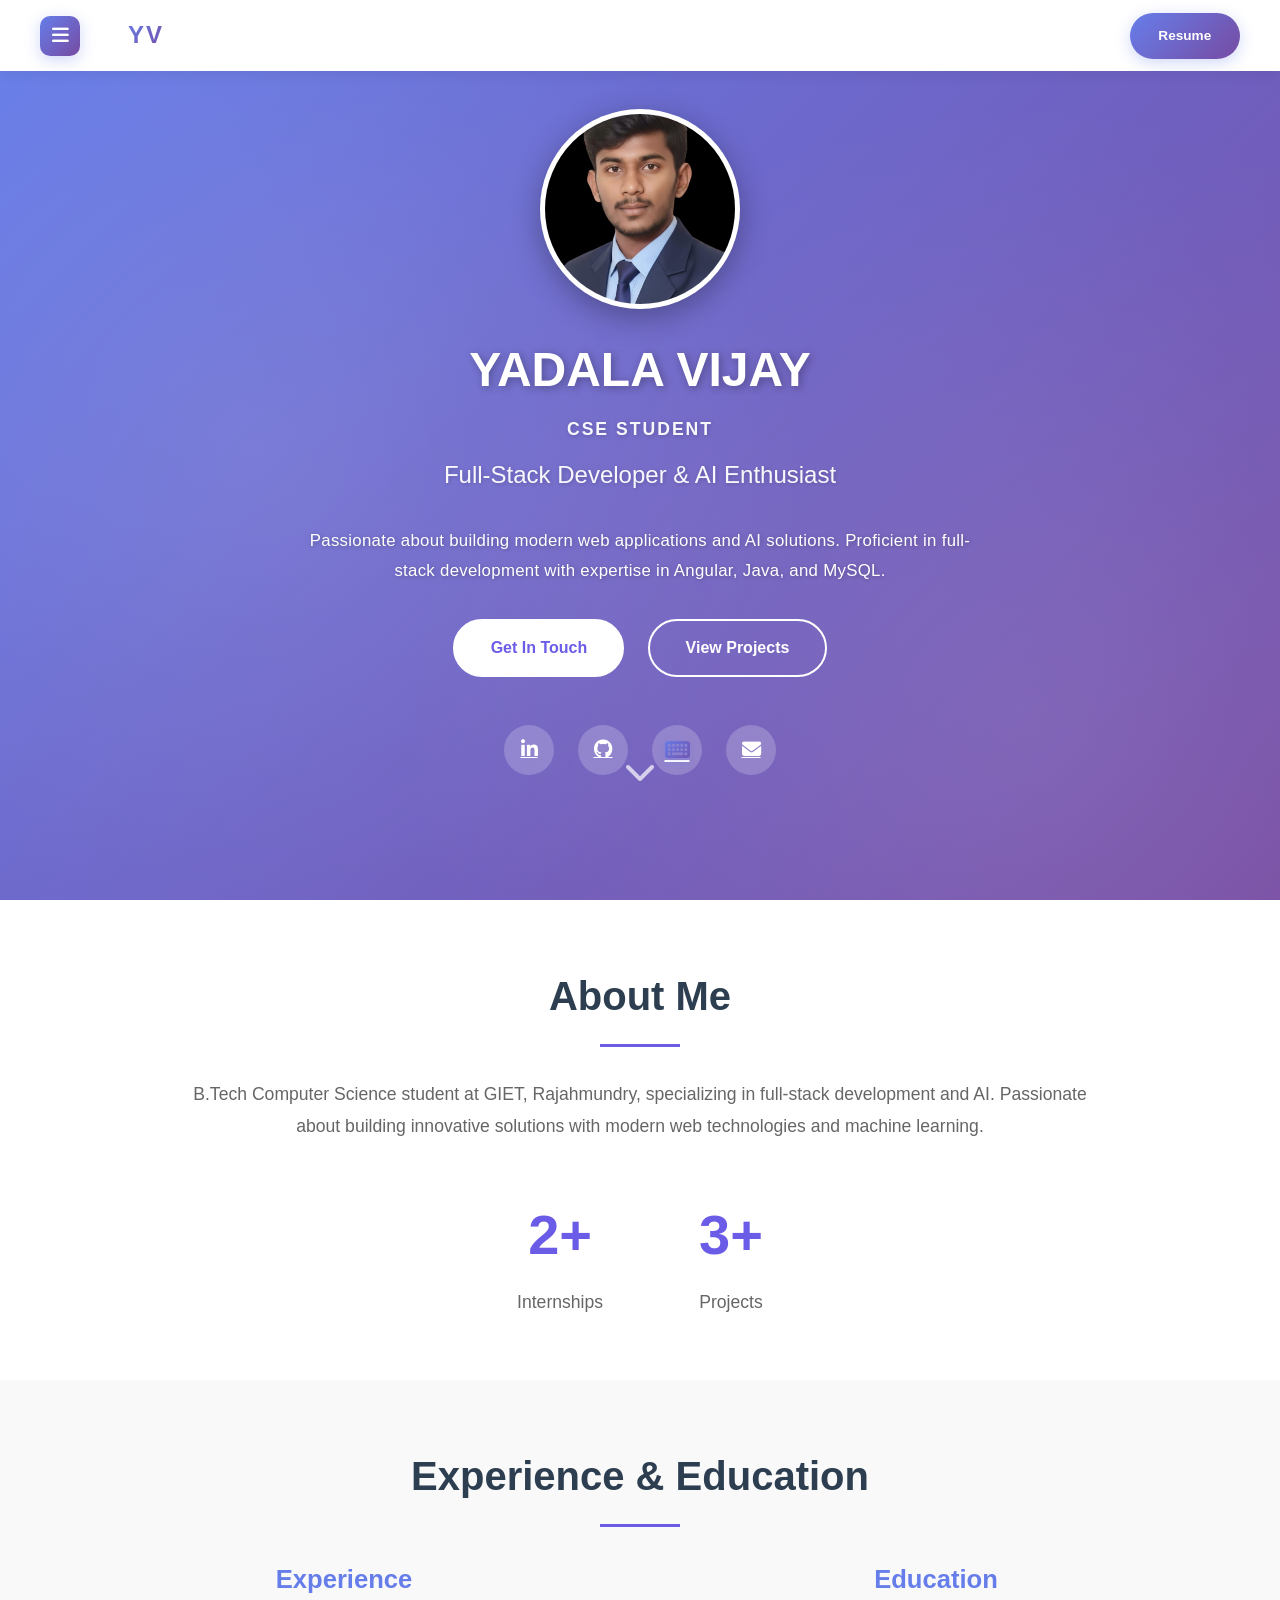
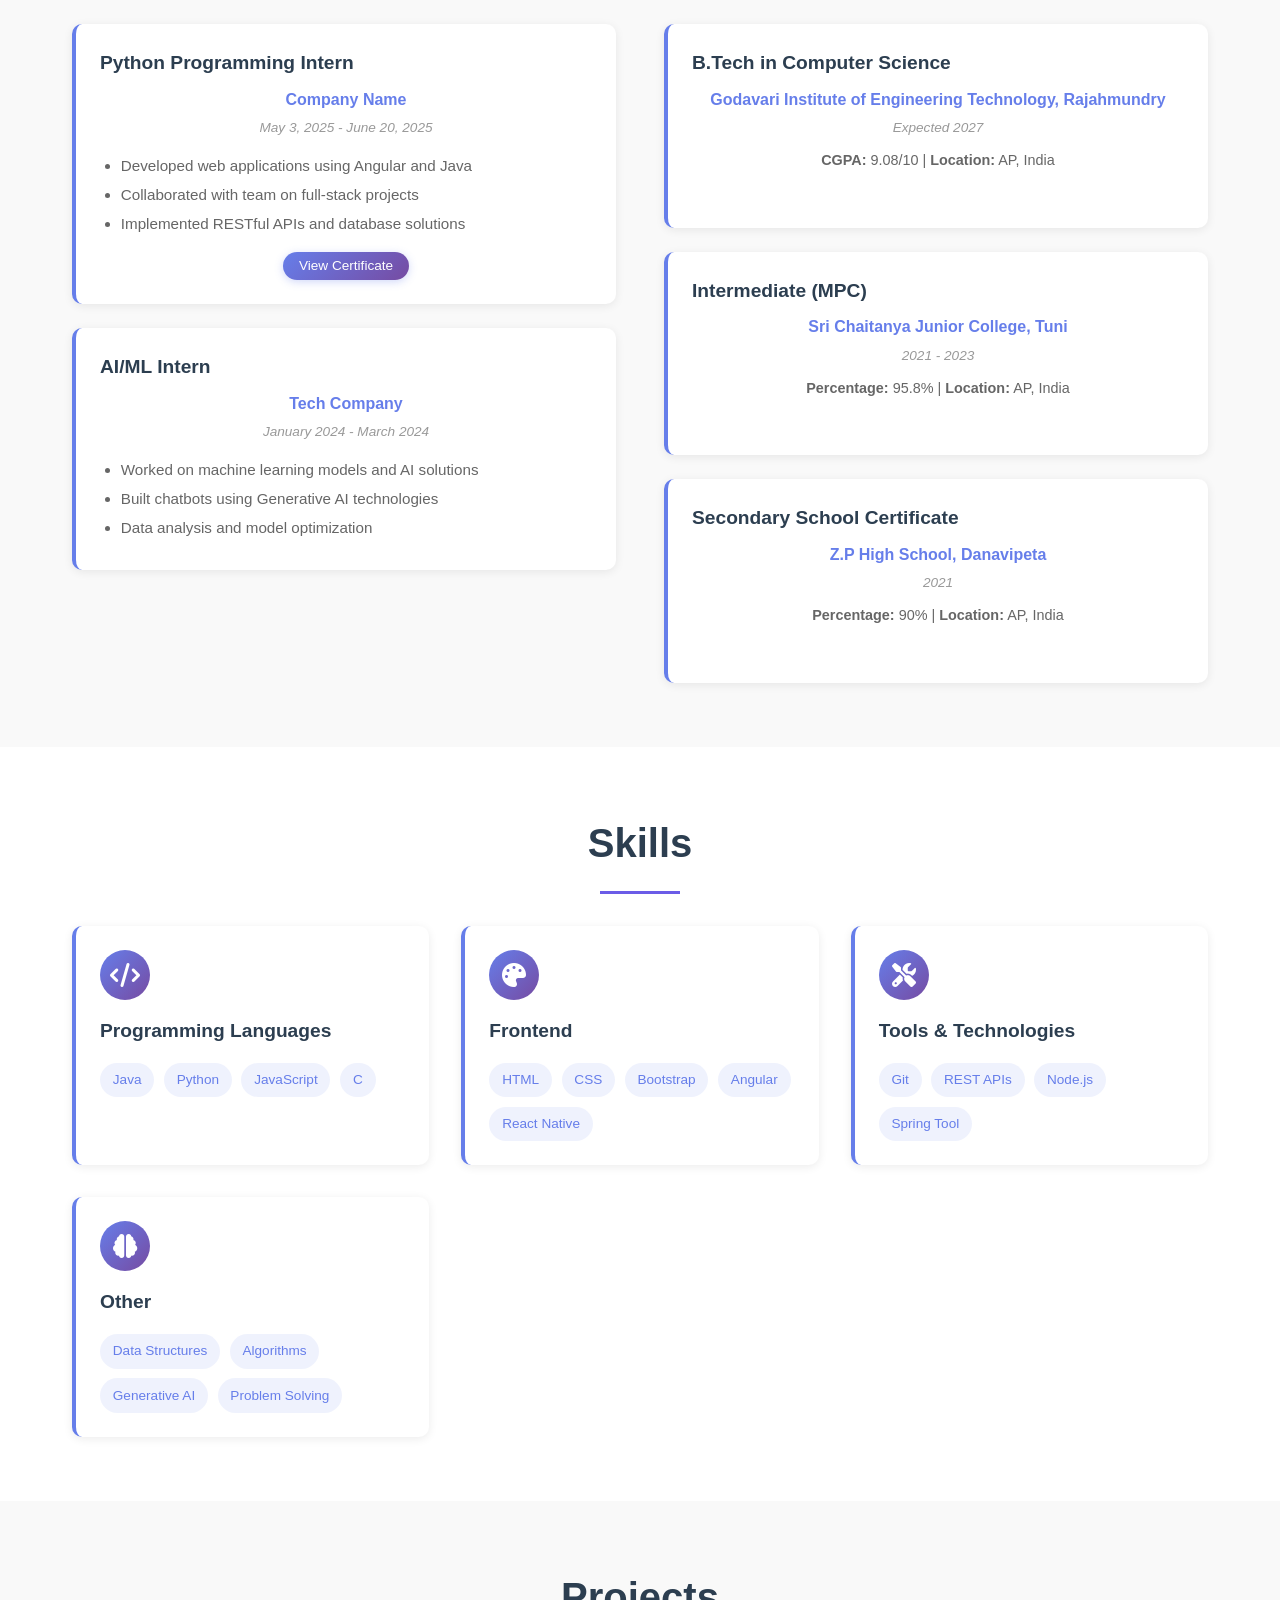
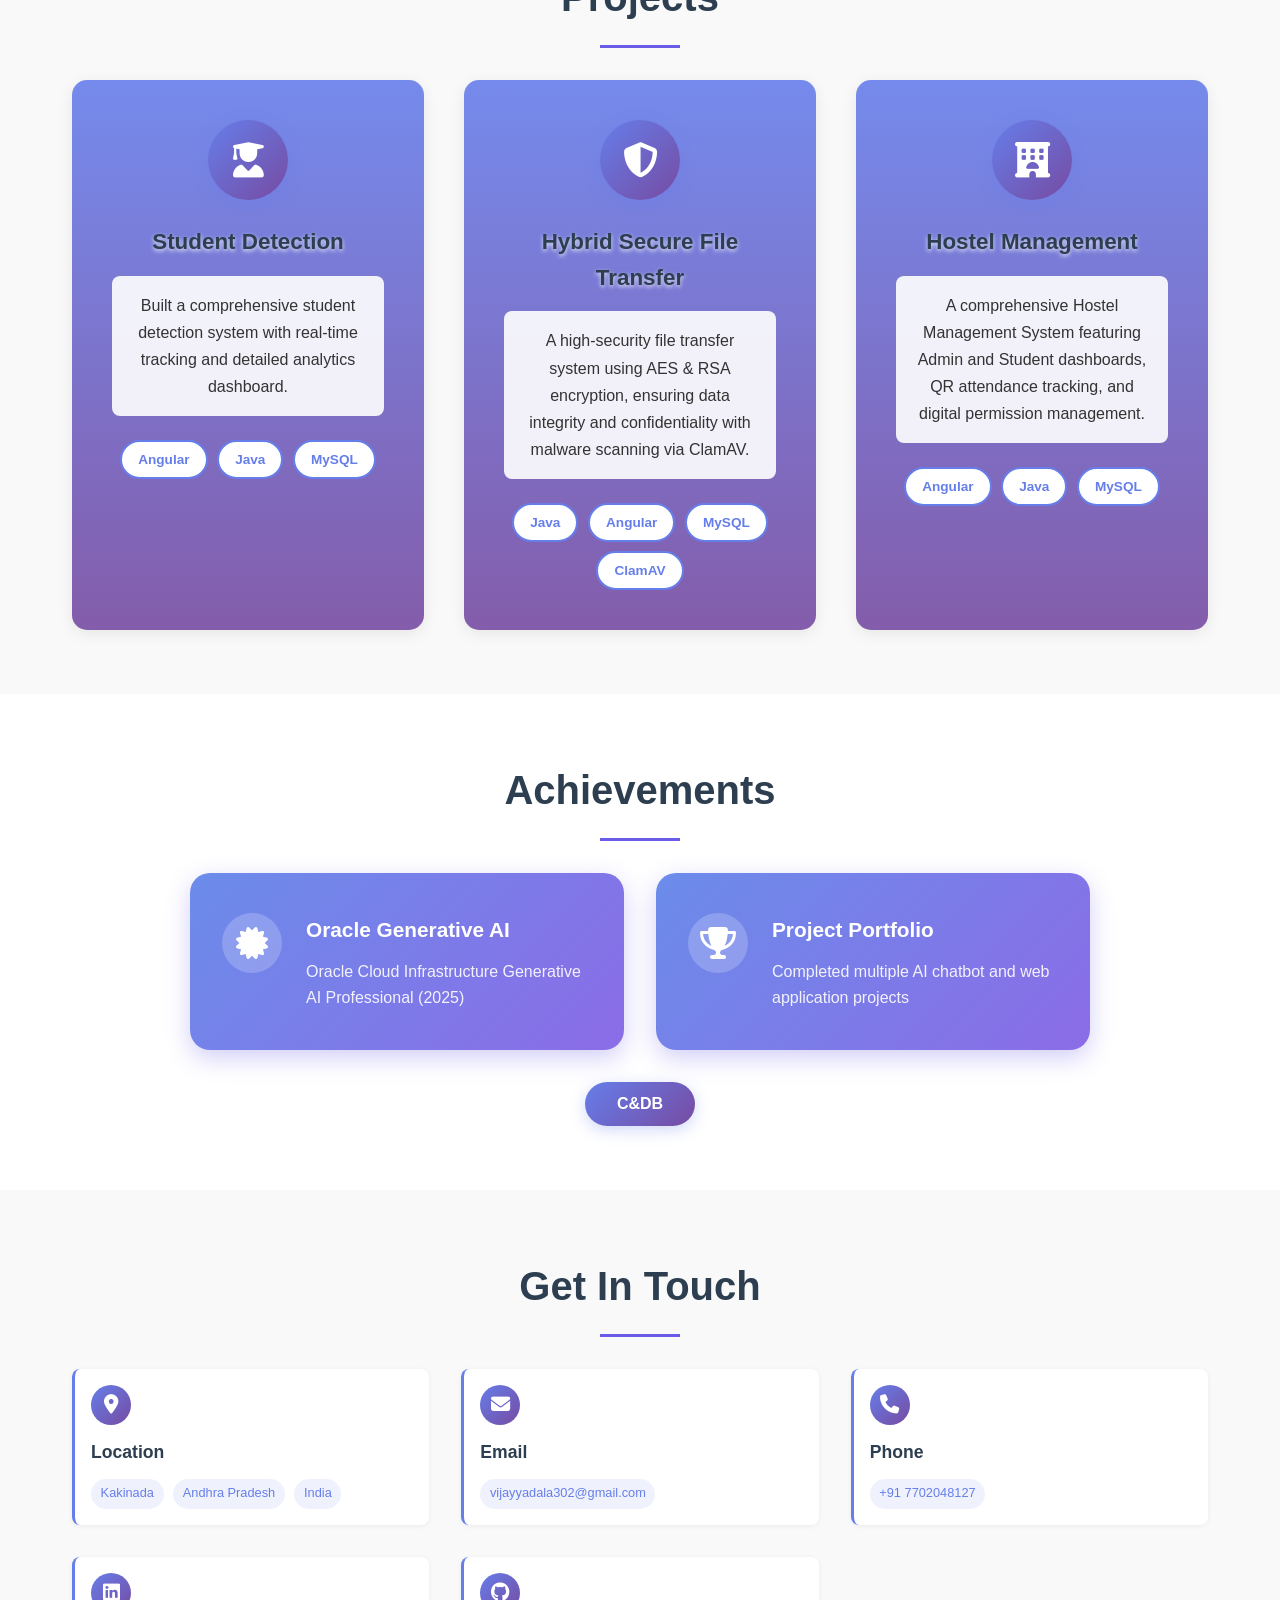
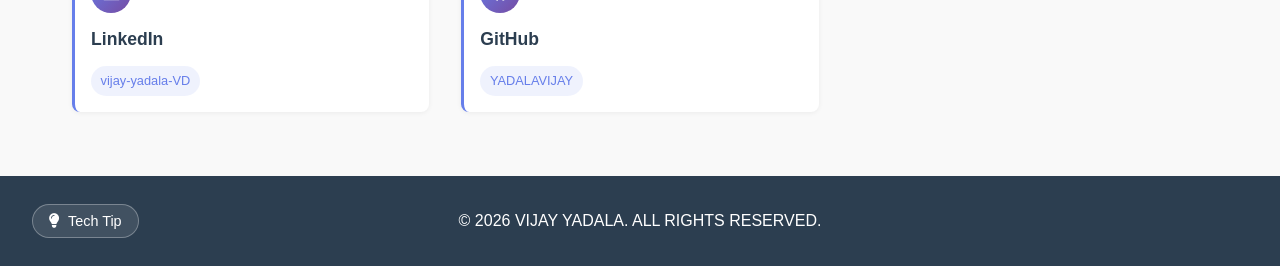
==== index.html @ 9b376f53 "first commit" ====
<!DOCTYPE html>
<html lang="en">

<head>
    <meta charset="UTF-8">
    <meta name="viewport" content="width=device-width, initial-scale=1.0">
    <title>YV Portfolio</title>
    <link rel="stylesheet" href="style.css">
    <!-- Font Awesome for icons -->
    <link rel="stylesheet" href="https://cdnjs.cloudflare.com/ajax/libs/font-awesome/6.4.0/css/all.min.css">
</head>

<body>
    <!-- Header & Navigation -->
    <header>
        <nav>
            <div class="logo">YV</div>
            <div class="hamburger" onclick="toggleMenu()">
                <div class="menu-icon">
                    <i class="fas fa-bars"></i>
                </div>
            </div>
            <ul class="nav-links" id="navMenu">
                <div class="menu-items">
                    <li><a href="#home" class="active" onclick="closeMenu()"><i
                                class="fas fa-home"></i><span>Home</span></a></li>
                    <li><a href="#about" onclick="closeMenu()"><i class="fas fa-user"></i><span>About</span></a></li>
                    <li><a href="#skills" onclick="closeMenu()"><i class="fas fa-code"></i><span>Skills</span></a></li>
                    <li><a href="#experience" onclick="closeMenu()"><i
                                class="fas fa-briefcase"></i><span>Experience</span></a></li>
                    <li><a href="#projects" onclick="closeMenu()"><i
                                class="fas fa-laptop-code"></i><span>Projects</span></a></li>
                    <li><a href="#achievements" onclick="closeMenu()"><i
                                class="fas fa-trophy"></i><span>Achievements</span></a></li>
                    <li><a href="#contact" onclick="closeMenu()"><i class="fas fa-envelope"></i><span>Contact</span></a>
                    </li>
                    <li class="mobile-resume"><a href="#" onclick="openResume(event); closeMenu();"><i
                                class="fas fa-file-download"></i><span>Resume</span></a></li>
                </div>
            </ul>
            <a href="vijay_resume.pdf" class="resume-btn" onclick="openResume(event)">Resume</a>
        </nav>
    </header>

    <!-- Hero Section -->
    <section id="home" class="hero-section">
        <div class="hero-container">
            <div class="profile-circle">
                <img src="vijay.jpg" alt="VIJAY"
                    onerror="this.style.display='none'; this.nextElementSibling.style.display='flex';">
                <div class="profile-placeholder">YV</div>
            </div>
            <h1 class="hero-title">YADALA VIJAY</h1>
            <p class="hero-role">CSE Student</p>
            <p class="hero-subtitle">Full-Stack Developer & AI Enthusiast</p>
            <p class="hero-description">
                Passionate about building modern web applications and AI solutions. Proficient in full-stack development
                with expertise in Angular, Java, and MySQL.
            </p>
            <div class="hero-buttons">
                <a href="#contact" class="btn btn-primary">Get In Touch</a>
                <a href="#projects" class="btn btn-secondary">View Projects</a>
            </div>
            <div class="social-icons">
                <a href="https://www.linkedin.com/in/vijay-yadala-VD" target="_blank" rel="noopener noreferrer"
                    aria-label="LinkedIn">
                    <i class="fab fa-linkedin-in"></i>
                </a>
                <a href="https://github.com/YADALAVIJAY" target="_blank" rel="noopener noreferrer" aria-label="GitHub">
                    <i class="fab fa-github"></i>
                </a>
                <a href="https://leetcode.com/" target="_blank" rel="noopener noreferrer" aria-label="LeetCode">
                    <i class="fas fa-keyboard"></i>
                </a>
                <a href="mailto:vijayyadala302@gmail.com" aria-label="Email">
                    <i class="fas fa-envelope"></i>
                </a>
            </div>
            <div class="scroll-down">
                <i class="fas fa-chevron-down"></i>
            </div>
        </div>
    </section>

    <!-- About Section -->
    <section id="about">
        <div class="container">
            <h2>About Me</h2>
            <div class="about-underline"></div>
            <div class="about-content-text">
                <p>
                    B.Tech Computer Science student at GIET, Rajahmundry, specializing in full-stack development and AI.
                    Passionate about building innovative solutions with modern web technologies and machine learning.
                </p>
            </div>
            <div class="stats-container">
                <div class="stat-item">
                    <div class="stat-number">2+</div>
                    <div class="stat-label">Internships</div>
                </div>
                <div class="stat-item">
                    <div class="stat-number">3+</div>
                    <div class="stat-label">Projects</div>
                </div>
            </div>
        </div>
    </section>

    <!-- Experience & Education Section -->
    <section id="experience">
        <div class="container">
            <h2>Experience & Education</h2>
            <div class="about-underline"></div>
            <div class="experience-education-grid">
                <!-- Experience Column -->
                <div class="experience-column">
                    <h3 class="column-title">Experience</h3>
                    <div class="experience-item">
                        <h4>Python Programming Intern</h4>
                        <p class="company">Company Name</p>
                        <p class="duration">May 3, 2025 - June 20, 2025</p>
                        <ul class="responsibilities">
                            <li>Developed web applications using Angular and Java</li>
                            <li>Collaborated with team on full-stack projects</li>
                            <li>Implemented RESTful APIs and database solutions</li>
                        </ul>
                        <div class="certificate-button-container">
                            <button class="btn btn-small" onclick="openCertificate('python')">View Certificate</button>
                        </div>
                    </div>
                    <div class="experience-item">
                        <h4>AI/ML Intern</h4>
                        <p class="company">Tech Company</p>
                        <p class="duration">January 2024 - March 2024</p>
                        <ul class="responsibilities">
                            <li>Worked on machine learning models and AI solutions</li>
                            <li>Built chatbots using Generative AI technologies</li>
                            <li>Data analysis and model optimization</li>
                        </ul>
                    </div>
                </div>

                <!-- Education Column -->
                <div class="education-column">
                    <h3 class="column-title">Education</h3>
                    <div class="education-item">
                        <h4>B.Tech in Computer Science</h4>
                        <p class="degree">Godavari Institute of Engineering Technology, Rajahmundry</p>
                        <p class="date">Expected 2027</p>
                        <p class="details"><strong>CGPA:</strong> 9.08/10 | <strong>Location:</strong> AP, India</p>
                    </div>
                    <div class="education-item">
                        <h4>Intermediate (MPC)</h4>
                        <p class="degree">Sri Chaitanya Junior College, Tuni</p>
                        <p class="date">2021 - 2023</p>
                        <p class="details"><strong>Percentage:</strong> 95.8% | <strong>Location:</strong> AP, India</p>
                    </div>
                    <div class="education-item">
                        <h4>Secondary School Certificate</h4>
                        <p class="degree">Z.P High School, Danavipeta</p>
                        <p class="date">2021</p>
                        <p class="details"><strong>Percentage:</strong> 90% | <strong>Location:</strong> AP, India</p>
                    </div>
                </div>
            </div>
        </div>
    </section>
    <section id="skills">
        <div class="container">
            <h2>Skills</h2>
            <div class="about-underline"></div>
            <div class="skills-grid">
                <div class="skill-category-card">
                    <div class="skill-category-icon">
                        <i class="fas fa-code"></i>
                    </div>
                    <h3>Programming Languages</h3>
                    <div class="skill-tags">
                        <span class="skill-tag">Java</span>
                        <span class="skill-tag">Python</span>
                        <span class="skill-tag">JavaScript</span>
                        <span class="skill-tag">C</span>
                    </div>
                </div>
                <div class="skill-category-card">
                    <div class="skill-category-icon">
                        <i class="fas fa-palette"></i>
                    </div>
                    <h3>Frontend</h3>
                    <div class="skill-tags">
                        <span class="skill-tag">HTML</span>
                        <span class="skill-tag">CSS</span>
                        <span class="skill-tag">Bootstrap</span>
                        <span class="skill-tag">Angular</span>
                        <span class="skill-tag">React Native</span>
                    </div>
                </div>
                <div class="skill-category-card">
                    <div class="skill-category-icon">
                        <i class="fas fa-tools"></i>
                    </div>
                    <h3>Tools & Technologies</h3>
                    <div class="skill-tags">
                        <span class="skill-tag">Git</span>
                        <span class="skill-tag">REST APIs</span>
                        <span class="skill-tag">Node.js</span>
                        <span class="skill-tag">Spring Tool</span>
                    </div>
                </div>
                <div class="skill-category-card">
                    <div class="skill-category-icon">
                        <i class="fas fa-brain"></i>
                    </div>
                    <h3>Other</h3>
                    <div class="skill-tags">
                        <span class="skill-tag">Data Structures</span>
                        <span class="skill-tag">Algorithms</span>
                        <span class="skill-tag">Generative AI</span>
                        <span class="skill-tag">Problem Solving</span>
                    </div>
                </div>
            </div>
        </div>
    </section>
    <!-- Projects Section -->
    <section id="projects">
        <div class="container">
            <h2>Projects</h2>
            <div class="about-underline"></div>
            <div class="projects-grid">
                <div class="project-card"
                    style="background-image: linear-gradient(rgba(102, 126, 234, 0.9), rgba(118, 75, 162, 0.9)), url('https://images.unsplash.com/photo-1523050854058-8df90110c9f1?w=800');">
                    <div class="project-icon">
                        <i class="fas fa-user-graduate"></i>
                    </div>
                    <h3>Student Detection</h3>
                    <p>Built a comprehensive student detection system with real-time tracking and detailed analytics
                        dashboard.</p>
                    <div class="project-tags">
                        <span class="project-tag">Angular</span>
                        <span class="project-tag">Java</span>
                        <span class="project-tag">MySQL</span>
                    </div>
                </div>
                <div class="project-card"
                    style="background-image: linear-gradient(rgba(102, 126, 234, 0.9), rgba(118, 75, 162, 0.9)), url('https://images.unsplash.com/photo-1555949963-ff9fe0c870eb?w=800');">
                    <div class="project-icon">
                        <i class="fas fa-shield-alt"></i>
                    </div>
                    <h3>Hybrid Secure File Transfer</h3>
                    <p>A high-security file transfer system using AES & RSA encryption, ensuring data integrity and
                        confidentiality with malware scanning via ClamAV.</p>
                    <div class="project-tags">
                        <span class="project-tag">Java</span>
                        <span class="project-tag">Angular</span>
                        <span class="project-tag">MySQL</span>
                        <span class="project-tag">ClamAV</span>
                    </div>
                </div>
                <div class="project-card"
                    style="background-image: linear-gradient(rgba(102, 126, 234, 0.9), rgba(118, 75, 162, 0.9)), url('https://images.unsplash.com/photo-1611162617474-5b21e879e113?w=800');">
                    <div class="project-icon">
                        <i class="fas fa-hotel"></i>
                    </div>
                    <h3>Hostel Management</h3>
                    <p>A comprehensive Hostel Management System featuring Admin and Student dashboards, QR attendance
                        tracking, and digital permission management.</p>
                    <div class="project-tags">
                        <span class="project-tag">Angular</span>
                        <span class="project-tag">Java</span>
                        <span class="project-tag">MySQL</span>
                    </div>
                </div>
            </div>
        </div>
    </section>

    <!-- Achievements Section -->
    <section id="achievements">
        <div class="container">
            <h2>Achievements</h2>
            <div class="about-underline"></div>
            <div class="achievements-grid">
                <div class="achievement-card">
                    <div class="achievement-icon">
                        <i class="fas fa-certificate"></i>
                    </div>
                    <div class="achievement-content">
                        <h3>Oracle Generative AI</h3>
                        <p>Oracle Cloud Infrastructure Generative AI Professional (2025)</p>
                    </div>
                </div>
                <div class="achievement-card">
                    <div class="achievement-icon">
                        <i class="fas fa-trophy"></i>
                    </div>
                    <div class="achievement-content">
                        <h3>Project Portfolio</h3>
                        <p>Completed multiple AI chatbot and web application projects</p>
                    </div>
                </div>
            </div>
            <div class="achievements-button-container">
                <button class="btn btn-secondary" onclick="openCertificatesModal()">C&DB</button>
            </div>
        </div>
    </section>

    <!-- Contact Section -->
    <section id="contact" class="contact-section">
        <div class="container">
            <h2>Get In Touch</h2>
            <div class="about-underline"></div>
            <div class="skills-grid">
                <div class="skill-category-card">
                    <div class="skill-category-icon">
                        <i class="fas fa-map-marker-alt"></i>
                    </div>
                    <h3>Location</h3>
                    <div class="skill-tags">
                        <span class="skill-tag">Kakinada</span>
                        <span class="skill-tag">Andhra Pradesh</span>
                        <span class="skill-tag">India</span>
                    </div>
                </div>
                <div class="skill-category-card">
                    <div class="skill-category-icon">
                        <i class="fas fa-envelope"></i>
                    </div>
                    <h3>Email</h3>
                    <div class="skill-tags">
                        <span class="skill-tag">vijayyadala302@gmail.com</span>
                    </div>
                </div>
                <div class="skill-category-card">
                    <div class="skill-category-icon">
                        <i class="fas fa-phone"></i>
                    </div>
                    <h3>Phone</h3>
                    <div class="skill-tags">
                        <a href="tel:+917702048127" class="skill-tag">+91 7702048127</a>
                    </div>
                </div>
                <div class="skill-category-card">
                    <div class="skill-category-icon">
                        <i class="fab fa-linkedin"></i>
                    </div>
                    <h3>LinkedIn</h3>
                    <div class="skill-tags">
                        <a href="https://www.linkedin.com/in/vijay-yadala-VD" target="_blank" rel="noopener noreferrer"
                            class="skill-tag">vijay-yadala-VD</a>
                    </div>
                </div>
                <div class="skill-category-card">
                    <div class="skill-category-icon">
                        <i class="fab fa-github"></i>
                    </div>
                    <h3>GitHub</h3>
                    <div class="skill-tags">
                        <a href="https://github.com/YADALAVIJAY" target="_blank" rel="noopener noreferrer"
                            class="skill-tag">YADALAVIJAY</a>
                    </div>
                </div>
            </div>
        </div>
    </section>
    </div>

    <!-- Certificates & Digital Badges Modal -->
    <div id="certificatesModal" class="modal">
        <div class="modal-content">
            <div class="modal-header">
                <h2>Certificates & Digital Badges</h2>
                <span class="close" onclick="closeCertificatesModal()">&times;</span>
            </div>
            <div class="modal-body">
                <div class="certificates-grid">
                    <div class="certificate-card">
                        <div class="certificate-logo">
                            <i class="fas fa-robot"></i>
                        </div>
                        <h3>Oracle Generative AI Certification</h3>
                        <a href="oracle AI.pdf" target="_blank" class="certificate-link">View Certificate</a>
                    </div>
                    <div class="certificate-card">
                        <div class="certificate-logo">
                            <i class="fab fa-java"></i>
                        </div>
                        <h3>NPTEL Java Certification</h3>
                        <a href="Programming in Java.pdf" target="_blank" class="certificate-link">View Certificate</a>
                    </div>
                    <div class="certificate-card">
                        <div class="certificate-logo">
                            <i class="fas fa-paper-plane"></i>
                        </div>
                        <h3>Postman Digital Badge</h3>
                        <a href="Postman - Postman API Fundamentals Student Expert - 2025-10-10.png" target="_blank"
                            class="certificate-link">View Badge</a>
                    </div>
                    <div class="certificate-card">
                        <div class="certificate-logo">
                            <i class="fab fa-network-wired"></i>
                        </div>
                        <h3>Cisco Certificate</h3>
                        <a href="cisco1.pdf" target="_blank" class="certificate-link">View Certificate</a>
                    </div>
                </div>
            </div>
        </div>
    </div>

    <!-- Footer -->
    <footer>
        <button class="suggestion-btn" onclick="showTechSuggestion()">
            <i class="fas fa-lightbulb"></i> Tech Tip
        </button>
        <p>&copy; 2025 vijay yadala. All rights reserved.</p>
    </footer>

    <!-- Toast Notification -->
    <div id="techToast" class="toast-notification">
        <div class="toast-icon">
            <i class="fas fa-robot"></i>
        </div>
        <div class="toast-content">
            <h4>Tech Tip</h4>
            <p id="toastMessage">Loading...</p>
        </div>
        <div class="toast-close" onclick="closeToast()">
            <i class="fas fa-times"></i>
        </div>
    </div>

    <script src="script.js"></script>
</body>

</html>
---- style.css ----
* {
    margin: 0;
    padding: 0;
    box-sizing: border-box;
}

body {
    font-family: 'Segoe UI', Tahoma, Geneva, Verdana, sans-serif;
    line-height: 1.6;
    color: #333;
    background-color: #f5f5f5;
}

body.no-scroll {
    overflow: hidden;
}

/* Header & Navigation */
header {
    background: white;
    padding: 0;
    position: fixed;
    top: 0;
    width: 100%;
    z-index: 1000;
    box-shadow: 0 2px 15px rgba(0, 0, 0, 0.08);
    transition: all 0.3s ease;
}

header.scrolled {
    box-shadow: 0 5px 25px rgba(0, 0, 0, 0.12);
}

nav {
    max-width: 1400px;
    margin: 0 auto;
    padding: 0.8rem 2.5rem;
    display: flex;
    justify-content: space-between;
    align-items: center;
    gap: 2rem;
    position: relative;
}

.logo {
    font-size: 1.5rem;
    font-weight: 800;
    background: linear-gradient(135deg, #667eea 0%, #764ba2 100%);
    -webkit-background-clip: text;
    -webkit-text-fill-color: transparent;
    background-clip: text;
    letter-spacing: 2px;
    cursor: pointer;
    transition: all 0.3s ease;
    z-index: 1001;
    margin-right: auto;
    /* Push other items to the right */
    order: 1;
}

/* Hamburger Menu */
.hamburger {
    display: flex;
    cursor: pointer;
    z-index: 1001;
    order: 0;
    margin-right: 1rem;
    /* Place before logo */
}

.menu-icon {
    width: 40px;
    height: 40px;
    background: linear-gradient(135deg, #667eea 0%, #764ba2 100%);
    border-radius: 10px;
    display: flex;
    align-items: center;
    justify-content: center;
    box-shadow: 0 4px 15px rgba(102, 126, 234, 0.3);
    transition: all 0.3s ease;
}

.menu-icon i {
    color: white;
    font-size: 1.2rem;
    transition: transform 0.3s ease;
}

.hamburger:hover .menu-icon {
    transform: translateY(-2px) scale(1.05);
    box-shadow: 0 6px 20px rgba(102, 126, 234, 0.4);
}

.hamburger.active .menu-icon {
    background: linear-gradient(135deg, #764ba2 0%, #667eea 100%);
}

.hamburger.active .menu-icon i {
    transform: rotate(90deg);
}

.logo:hover {
    transform: scale(1.05);
    filter: brightness(1.2);
}

.nav-links {
    list-style: none;
    position: fixed;
    top: 0;
    right: -100%;
    width: 75%;
    max-width: 320px;
    height: 100vh;
    background: linear-gradient(135deg, #667eea 0%, #764ba2 100%);
    display: flex;
    flex-direction: column;
    justify-content: flex-start;
    align-items: stretch;
    padding: 5rem 0 2rem 0;
    gap: 0;
    box-shadow: -8px 0 25px rgba(0, 0, 0, 0.2);
    transition: right 0.4s cubic-bezier(0.68, -0.55, 0.265, 1.55);
    z-index: 1000;
    overflow-y: auto;
}

.nav-links.active {
    right: 0;
}

.nav-links li {
    width: 100%;
    border-bottom: none;
    margin: 0.3rem 0;
    padding: 0 1.5rem;
    opacity: 0;
    transform: translateX(50px);
    animation: slideInMenu 0.4s ease forwards;
}

.nav-links.active li:nth-child(1) {
    animation-delay: 0.1s;
}

.nav-links.active li:nth-child(2) {
    animation-delay: 0.15s;
}

.nav-links.active li:nth-child(3) {
    animation-delay: 0.2s;
}

.nav-links.active li:nth-child(4) {
    animation-delay: 0.25s;
}

.nav-links.active li:nth-child(5) {
    animation-delay: 0.3s;
}

.nav-links.active li:nth-child(6) {
    animation-delay: 0.35s;
}

.nav-links.active li:nth-child(7) {
    animation-delay: 0.4s;
}

.nav-links.active li:nth-child(8) {
    animation-delay: 0.45s;
}

@keyframes slideInMenu {
    to {
        opacity: 1;
        transform: translateX(0);
    }
}

.nav-links li a {
    padding: 1rem 1.5rem;
    font-size: 1rem;
    display: flex;
    align-items: center;
    gap: 1rem;
    width: 100%;
    color: white;
    background: rgba(255, 255, 255, 0.1);
    border-radius: 12px;
    backdrop-filter: blur(10px);
    border: 1px solid rgba(255, 255, 255, 0.2);
    transition: all 0.3s ease;
    position: relative;
    overflow: hidden;
    font-weight: 600;
    letter-spacing: 0.5px;
    text-decoration: none;
}

.nav-links li a i {
    font-size: 1.1rem;
    width: 25px;
    text-align: center;
}

.nav-links li a span {
    flex: 1;
}

.nav-links li a::before {
    content: '';
    position: absolute;
    top: 0;
    left: -100%;
    width: 100%;
    height: 100%;
    background: linear-gradient(90deg, transparent, rgba(255, 255, 255, 0.3), transparent);
    transition: left 0.5s ease;
}

.nav-links li a:hover::before {
    left: 100%;
}

.nav-links li a.active,
.nav-links li a:hover {
    background: rgba(255, 255, 255, 0.25);
    transform: translateX(8px) scale(1.02);
    box-shadow: 0 8px 20px rgba(0, 0, 0, 0.2);
    border: 1px solid rgba(255, 255, 255, 0.4);
    color: white;
}

/* Hide mobile resume on desktop */
.nav-links li.mobile-resume {
    display: block;
}

.nav-links li.mobile-resume a {
    background: rgba(255, 255, 255, 0.95);
    color: #667eea;
    font-weight: 800;
    box-shadow: 0 8px 25px rgba(0, 0, 0, 0.3);
    border: 2px solid white;
}

.nav-links li.mobile-resume a:hover {
    background: white;
    transform: translateX(8px) scale(1.05);
    box-shadow: 0 10px 30px rgba(0, 0, 0, 0.4);
}

.resume-btn {
    /* Visible by default (Desktop/Tablet) */
    background: linear-gradient(135deg, #667eea 0%, #764ba2 100%);
    color: white;
    text-decoration: none;
    font-weight: 700;
    font-size: 0.85rem;
    padding: 0.75rem 1.8rem;
    border-radius: 50px;
    box-shadow: 0 4px 15px rgba(102, 126, 234, 0.3);
    transition: all 0.3s ease;
    white-space: nowrap;
    order: 2;
    /* Place after logo */
}

.resume-btn:hover {
    transform: translateY(-3px);
    box-shadow: 0 6px 20px rgba(102, 126, 234, 0.4);
    background: linear-gradient(135deg, #764ba2 0%, #667eea 100%);
}

/* Hero Section */
.hero-section {
    background: linear-gradient(135deg, #667eea 0%, #764ba2 100%);
    min-height: 100vh;
    display: flex;
    align-items: center;
    justify-content: center;
    padding: 6rem 2rem 4rem;
    position: relative;
    overflow: hidden;
}

.hero-section::before {
    content: '';
    position: absolute;
    top: 0;
    left: 0;
    right: 0;
    bottom: 0;
    background:
        radial-gradient(circle at 20% 50%, rgba(255, 255, 255, 0.1) 0%, transparent 50%),
        radial-gradient(circle at 80% 80%, rgba(255, 255, 255, 0.1) 0%, transparent 50%);
    pointer-events: none;
}

.hero-container {
    max-width: 900px;
    text-align: center;
    color: white;
    position: relative;
    z-index: 1;
}

.profile-circle {
    width: 200px;
    height: 200px;
    margin: 2rem auto 2rem;
    border-radius: 50%;
    border: 5px solid rgba(255, 255, 255, 0.9);
    overflow: hidden;
    background: #000;
    position: relative;
    box-shadow: 0 8px 30px rgba(0, 0, 0, 0.3);
}

.profile-circle img {
    width: 100%;
    height: 100%;
    object-fit: cover;
    object-position: center 25%;
    display: block;
}

.profile-placeholder {
    display: none;
    width: 100%;
    height: 100%;
    align-items: center;
    justify-content: center;
    font-size: 3rem;
    font-weight: bold;
    color: #667eea;
    background: white;
}

.hero-title {
    font-size: 2.8rem;
    font-weight: 700;
    margin-bottom: 0.5rem;
    line-height: 1.2;
    color: white;
    text-shadow: 2px 2px 8px rgba(0, 0, 0, 0.3);
}

.hero-role {
    font-size: 1.1rem;
    margin-bottom: 0.8rem;
    font-weight: 600;
    color: rgba(255, 255, 255, 0.95);
    text-shadow: 1px 1px 4px rgba(0, 0, 0, 0.2);
    letter-spacing: 2px;
    text-transform: uppercase;
}

.hero-subtitle {
    font-size: 1.4rem;
    margin-bottom: 1.5rem;
    font-weight: 500;
    opacity: 1;
    color: white;
    text-shadow: 1px 1px 4px rgba(0, 0, 0, 0.2);
}

.hero-container {
    max-width: 900px;
    text-align: center;
    color: white;
}

.profile-circle {
    width: 200px;
    height: 200px;
    margin: 0 auto 2rem;
    border-radius: 50%;
    border: 5px solid rgba(255, 255, 255, 0.8);
    overflow: hidden;
    background: white;
    position: relative;
}

.profile-circle img {
    width: 100%;
    height: 100%;
    object-fit: cover;
}

.profile-placeholder {
    display: none;
    width: 100%;
    height: 100%;
    align-items: center;
    justify-content: center;
    font-size: 3rem;
    font-weight: bold;
    color: #6B5CE7;
    background: white;
}

.hero-title {
    font-size: 3rem;
    font-weight: 600;
    margin-bottom: 1rem;
    line-height: 1.2;
}

.hero-subtitle {
    font-size: 1.5rem;
    margin-bottom: 2rem;
    font-weight: 400;
    opacity: 0.95;
}

.hero-description {
    font-size: 1.05rem;
    line-height: 1.8;
    margin-bottom: 2rem;
    max-width: 700px;
    margin-left: auto;
    margin-right: auto;
    opacity: 1;
    color: white;
    font-weight: 400;
    text-shadow: 1px 1px 4px rgba(0, 0, 0, 0.25);
    letter-spacing: 0.3px;
}

.hero-buttons {
    display: flex;
    gap: 1.5rem;
    justify-content: center;
    margin-bottom: 3rem;
}

.btn {
    padding: 0.9rem 2.2rem;
    border-radius: 50px;
    text-decoration: none;
    font-weight: 600;
    font-size: 1rem;
    transition: all 0.3s ease;
    border: 2px solid white;
}

.btn-primary {
    background: white;
    color: #6B5CE7;
}

.btn-primary:hover {
    background: transparent;
    color: white;
    transform: translateY(-2px);
}

.btn-secondary {
    background: transparent;
    color: white;
}

.btn-secondary:hover {
    background: rgba(255, 255, 255, 0.1);
    transform: translateY(-2px);
}

/* Small certificate button */
.btn-small {
    background: linear-gradient(135deg, #667eea 0%, #764ba2 100%);
    color: white;
    border: none;
    padding: 0.4rem 1rem;
    border-radius: 20px;
    font-weight: 500;
    font-size: 0.85rem;
    cursor: pointer;
    transition: all 0.3s ease;
    box-shadow: 0 2px 8px rgba(102, 126, 234, 0.3);
}

.btn-small:hover {
    transform: translateY(-2px);
    box-shadow: 0 4px 12px rgba(102, 126, 234, 0.4);
}

.certificate-button-container {
    margin-top: 1rem;
    text-align: center;
}

.social-icons {
    display: flex;
    gap: 1.5rem;
    justify-content: center;
    margin-bottom: 3rem;
}

.social-icons a {
    width: 50px;
    height: 50px;
    border-radius: 50%;
    background: rgba(255, 255, 255, 0.2);
    display: flex;
    align-items: center;
    justify-content: center;
    color: white;
    font-size: 1.2rem;
    transition: all 0.3s ease;
}

.social-icons a:hover {
    background: rgba(255, 255, 255, 0.3);
    transform: translateY(-5px) scale(1.1);
    box-shadow: 0 5px 15px rgba(0, 0, 0, 0.2);
}

.social-icons a[href*="leetcode"] i {
    background: linear-gradient(135deg, #667eea 0%, #764ba2 100%);
    -webkit-background-clip: text;
    -webkit-text-fill-color: transparent;
    background-clip: text;
    font-size: 1.4rem;
    text-shadow: 0 2px 4px rgba(102, 126, 234, 0.3);
}

.scroll-down {
    position: absolute;
    bottom: 2rem;
    left: 50%;
    transform: translateX(-50%);
    animation: bounce 2s infinite;
}

.scroll-down i {
    font-size: 2rem;
    color: white;
    opacity: 0.7;
}

@keyframes bounce {

    0%,
    20%,
    50%,
    80%,
    100% {
        transform: translateX(-50%) translateY(0);
    }

    40% {
        transform: translateX(-50%) translateY(-10px);
    }

    60% {
        transform: translateX(-50%) translateY(-5px);
    }
}

/* Container */
.container {
    max-width: 1200px;
    margin: 0 auto;
    padding: 0 2rem;
}

/* Sections */
section:not(.hero-section) {
    background: white;
    margin: 0;
    padding: 4rem 2rem;
}

@media (max-width: 768px) {
    .container {
        padding: 0 1rem;
    }

    section:not(.hero-section) {
        padding: 3rem 1rem;
    }
}

section:nth-child(even):not(.hero-section) {
    background: #f9f9f9;
}

section h2 {
    color: #2c3e50;
    font-size: 2.5rem;
    margin-bottom: 1rem;
    text-align: center;
}

.about-underline {
    width: 80px;
    height: 3px;
    background: #6B5CE7;
    margin: 0 auto 2rem;
}

section p {
    text-align: center;
    color: #666;
    font-size: 1.1rem;
    margin-bottom: 2rem;
}

/* About Section */
.about-content-text {
    max-width: 900px;
    margin: 0 auto 3rem;
    text-align: center;
}

.about-content-text p {
    font-size: 1.1rem;
    line-height: 1.8;
    color: #666;
    margin-bottom: 1.5rem;
}

@media (max-width: 768px) {
    .about-content-text p {
        font-size: 1rem;
        line-height: 1.6;
    }
}

.stats-container {
    display: flex;
    justify-content: center;
    gap: 6rem;
    margin-top: 3rem;
    flex-wrap: wrap;
}

@media (max-width: 992px) {
    .stats-container {
        gap: 4rem;
    }
}

@media (max-width: 768px) {
    .stats-container {
        flex-direction: column;
        gap: 2rem;
    }

    .stat-icon {
        font-size: 2.5rem;
    }
}

.stat-item {
    text-align: center;
}

.stat-number {
    font-size: 3.5rem;
    font-weight: bold;
    color: #6B5CE7;
    margin-bottom: 0.5rem;
}

.stat-icon {
    font-size: 3.5rem;
    margin-bottom: 0.5rem;
    display: flex;
    justify-content: center;
}

.stat-icon a {
    color: #6B5CE7;
    transition: all 0.3s ease;
    display: flex;
    align-items: center;
    justify-content: center;
}

.stat-icon a:hover {
    color: #5B4CD7;
    transform: scale(1.1);
}

.stat-icon i {
    background: linear-gradient(135deg, #667eea 0%, #764ba2 100%);
    -webkit-background-clip: text;
    -webkit-text-fill-color: transparent;
    background-clip: text;
    text-shadow: 0 2px 4px rgba(102, 126, 234, 0.2);
}

.stat-label {
    font-size: 1.1rem;
    color: #666;
    font-weight: 500;
}

.stat-label a {
    color: #666;
    text-decoration: none;
    transition: all 0.3s ease;
}

.stat-label a:hover {
    color: #6B5CE7;
    text-decoration: underline;
}

/* Skills Section */
.skills-grid {
    display: grid;
    grid-template-columns: repeat(auto-fit, minmax(280px, 1fr));
    gap: 2rem;
    margin-top: 2rem;
}

.skill-category-card {
    background: white;
    padding: 1.5rem;
    border-radius: 10px;
    box-shadow: 0 2px 10px rgba(0, 0, 0, 0.08);
    transition: transform 0.3s, box-shadow 0.3s;
    border-left: 4px solid #667eea;
}

.skill-category-card:hover {
    transform: translateY(-3px);
    box-shadow: 0 5px 15px rgba(102, 126, 234, 0.15);
}

/* Smaller cards for contact section */
.contact-section .skill-category-card {
    padding: 1rem;
    border-radius: 8px;
    box-shadow: 0 1px 5px rgba(0, 0, 0, 0.06);
    border-left: 3px solid #667eea;
    background: white;
}

.contact-section .skill-category-card:hover {
    transform: translateY(-2px);
    box-shadow: 0 3px 10px rgba(102, 126, 234, 0.12);
}

.contact-section .skill-category-icon {
    width: 40px;
    height: 40px;
    margin-bottom: 0.8rem;
    background: linear-gradient(135deg, #667eea 0%, #764ba2 100%);
}

.contact-section .skill-category-icon i {
    font-size: 1.2rem;
    color: white;
}

.contact-section .skill-category-card h3 {
    font-size: 1.1rem;
    margin-bottom: 0.8rem;
    color: #2c3e50;
    font-weight: 600;
}

.contact-section .skill-tag {
    padding: 0.3rem 0.6rem;
    font-size: 0.8rem;
    background: rgba(102, 126, 234, 0.1);
    color: #667eea;
    font-weight: 500;
}

.contact-section .skill-tag:hover {
    background: #667eea;
    color: white;
}

.contact-section a.skill-tag {
    text-decoration: none;
}

.contact-section a.skill-tag:hover {
    background: #667eea;
    color: white;
    text-decoration: none;
}

.skill-category-icon {
    width: 50px;
    height: 50px;
    background: linear-gradient(135deg, #667eea 0%, #764ba2 100%);
    border-radius: 50%;
    display: flex;
    align-items: center;
    justify-content: center;
    margin-bottom: 1rem;
}

.skill-category-icon i {
    font-size: 1.5rem;
    color: white;
}

.skill-category-card h3 {
    color: #2c3e50;
    font-size: 1.2rem;
    margin-bottom: 1rem;
    font-weight: 700;
}

.skill-tags {
    display: flex;
    flex-wrap: wrap;
    gap: 0.6rem;
}

.skill-tag {
    background: rgba(102, 126, 234, 0.1);
    color: #667eea;
    padding: 0.4rem 0.8rem;
    border-radius: 20px;
    font-size: 0.85rem;
    font-weight: 500;
    transition: all 0.3s;
    text-decoration: none;
    display: inline-block;
}

.skill-tag:hover {
    background: #667eea;
    color: white;
    transform: translateY(-2px);
}

.skill-tag:hover,
.skill-tag:focus {
    text-decoration: none;
    outline: none;
    color: white;
}

/* Experience & Education Grid Section */
.experience-education-grid {
    display: grid;
    grid-template-columns: repeat(2, 1fr);
    gap: 3rem;
    margin-top: 2rem;
}

@media (max-width: 992px) {
    .experience-education-grid {
        gap: 2.5rem;
    }
}

@media (max-width: 768px) {
    .experience-education-grid {
        grid-template-columns: 1fr;
        gap: 2rem;
    }
}

.column-title {
    color: #667eea;
    font-size: 1.6rem;
    margin-bottom: 1.5rem;
    font-weight: 700;
    text-align: center;
}

/* Experience Column */
.experience-item {
    background: white;
    padding: 1.5rem;
    margin-bottom: 1.5rem;
    border-radius: 10px;
    box-shadow: 0 2px 10px rgba(0, 0, 0, 0.08);
    transition: transform 0.3s, box-shadow 0.3s;
    border-left: 4px solid #667eea;
}

.experience-item:hover {
    transform: translateY(-3px);
    box-shadow: 0 5px 15px rgba(102, 126, 234, 0.15);
}

.experience-item:last-child {
    margin-bottom: 0;
}

.experience-item h4 {
    color: #2c3e50;
    font-size: 1.2rem;
    margin-bottom: 0.5rem;
    font-weight: 700;
}

.experience-item .company {
    color: #667eea;
    font-weight: 600;
    font-size: 1rem;
    margin-bottom: 0.3rem;
}

.experience-item .duration {
    color: #999;
    font-size: 0.85rem;
    font-style: italic;
    margin-bottom: 1rem;
}

.experience-item .responsibilities {
    margin: 0;
    padding-left: 1.3rem;
}

.experience-item .responsibilities li {
    color: #666;
    margin-bottom: 0.4rem;
    line-height: 1.5;
    font-size: 0.95rem;
}

/* Education Column */
.education-column .education-item {
    background: white;
    padding: 1.5rem;
    margin-bottom: 1.5rem;
    border-radius: 10px;
    box-shadow: 0 2px 10px rgba(0, 0, 0, 0.08);
    transition: transform 0.3s, box-shadow 0.3s;
    border-left: 4px solid #667eea;
}

.education-column .education-item:hover {
    transform: translateY(-3px);
    box-shadow: 0 5px 15px rgba(102, 126, 234, 0.15);
}

.education-column .education-item:last-child {
    margin-bottom: 0;
}

.education-column .education-item h4 {
    color: #2c3e50;
    font-size: 1.2rem;
    margin-bottom: 0.5rem;
    font-weight: 700;
}

.education-column .education-item .degree {
    color: #667eea;
    font-weight: 600;
    margin-bottom: 0.3rem;
    font-size: 1rem;
}

.education-column .education-item .date {
    color: #999;
    font-size: 0.85rem;
    margin-bottom: 0.7rem;
    font-style: italic;
}

.education-column .education-item .details {
    color: #666;
    font-size: 0.9rem;
    margin-top: 0.5rem;
    line-height: 1.5;
}

/* Existing Education Section Styles */
.education-item {
    margin-bottom: 2.5rem;
    padding: 0;
    background: transparent;
    border-radius: 0;
    box-shadow: none;
}

.education-item:last-child {
    margin-bottom: 0;
}

.education-item h3 {
    color: #2c3e50;
    font-size: 1.5rem;
    margin-bottom: 0.5rem;
    font-weight: 700;
}

.education-item .degree {
    color: #667eea;
    font-weight: 600;
    margin-bottom: 0.3rem;
    font-size: 1.05rem;
}

.education-item .date {
    color: #999;
    font-size: 0.95rem;
    margin-bottom: 0.8rem;
    font-style: italic;
}

.education-item .details {
    color: #666;
    font-size: 0.95rem;
    margin-top: 0.5rem;
    line-height: 1.6;
}

/* Achievements Section */
.achievements-grid {
    display: grid;
    grid-template-columns: repeat(2, 1fr);
    gap: 2rem;
    max-width: 900px;
    margin: 2rem auto 0;
}

@media (max-width: 768px) {
    .achievements-grid {
        grid-template-columns: 1fr;
    }
}

.achievement-card {
    background: linear-gradient(135deg, #6B8CEA 0%, #8B6CE7 100%);
    padding: 2.5rem 2rem;
    border-radius: 20px;
    display: flex;
    align-items: flex-start;
    gap: 1.5rem;
    color: white;
    box-shadow: 0 8px 25px rgba(107, 92, 231, 0.3);
    transition: transform 0.3s, box-shadow 0.3s;
}

.achievement-card:hover {
    transform: translateY(-5px);
    box-shadow: 0 12px 35px rgba(107, 92, 231, 0.4);
}

.achievement-icon {
    width: 60px;
    height: 60px;
    background: rgba(255, 255, 255, 0.2);
    border-radius: 50%;
    display: flex;
    align-items: center;
    justify-content: center;
    flex-shrink: 0;
    margin: 0;
}

.achievement-icon i {
    font-size: 2rem;
    color: white;
}

.achievement-content {
    flex: 1;
    text-align: left;
}

.achievement-card h3 {
    color: white;
    font-size: 1.3rem;
    margin-bottom: 0.8rem;
    font-weight: 600;
    text-align: left;
}

.achievement-card p {
    color: rgba(255, 255, 255, 0.9);
    font-size: 1rem;
    line-height: 1.6;
    margin: 0;
    text-align: left;
}

/* Projects Section */
.projects-grid {
    display: grid;
    grid-template-columns: repeat(auto-fit, minmax(320px, 1fr));
    gap: 2.5rem;
    max-width: 1200px;
    margin: 2rem auto 0;
}

.project-card {
    background: white;
    border-radius: 15px;
    padding: 2.5rem;
    box-shadow: 0 4px 15px rgba(0, 0, 0, 0.08);
    transition: transform 0.3s, box-shadow 0.3s;
    text-align: center;
    position: relative;
    overflow: hidden;
    background-size: cover;
    background-position: center;
    background-repeat: no-repeat;
}

.project-card>* {
    position: relative;
    z-index: 1;
}

.project-card:hover {
    transform: translateY(-8px);
    box-shadow: 0 12px 40px rgba(0, 0, 0, 0.15);
}

.project-icon {
    width: 80px;
    height: 80px;
    background: linear-gradient(135deg, #667eea 0%, #764ba2 100%);
    border-radius: 50%;
    display: flex;
    align-items: center;
    justify-content: center;
    margin: 0 auto 1.5rem;
    box-shadow: 0 4px 15px rgba(102, 126, 234, 0.4);
}

.project-icon i {
    font-size: 2.2rem;
    color: white;
}

.project-card h3 {
    color: #2c3e50;
    font-size: 1.4rem;
    margin-bottom: 1rem;
    font-weight: 700;
    text-shadow: 0 2px 4px rgba(255, 255, 255, 0.8);
}

.project-card p {
    color: #333;
    margin-bottom: 1.5rem;
    line-height: 1.7;
    font-size: 1rem;
    background: rgba(255, 255, 255, 0.9);
    padding: 1rem;
    border-radius: 8px;
}

.project-tags {
    display: flex;
    flex-wrap: wrap;
    gap: 0.6rem;
    justify-content: center;
}

.project-tag {
    background: white;
    color: #667eea;
    padding: 0.4rem 1rem;
    border-radius: 20px;
    font-size: 0.85rem;
    border: 2px solid #667eea;
    font-weight: 600;
    transition: all 0.3s;
}

.project-tag:hover {
    background: #667eea;
    color: white;
    transform: translateY(-2px);
    box-shadow: 0 4px 10px rgba(102, 126, 234, 0.3);
}

/* Contact Section */
.contact-grid {
    display: grid;
    grid-template-columns: repeat(2, 1fr);
    gap: 1.5rem;
    max-width: 900px;
    margin: 1.5rem auto 0;
}

.contact-section h2 {
    color: #2c3e50;
    font-weight: 700;
}

.contact-section .about-underline {
    background: #6B5CE7;
}

.contact-card {
    background: white;
    padding: 2rem 2.5rem;
    border-radius: 15px;
    box-shadow: 0 2px 10px rgba(0, 0, 0, 0.06);
    display: flex;
    align-items: flex-start;
    gap: 1.5rem;
    transition: transform 0.3s, box-shadow 0.3s;
}

.contact-card:hover {
    transform: translateY(-3px);
    box-shadow: 0 5px 20px rgba(0, 0, 0, 0.1);
}

.contact-card:last-child {
    grid-column: 1 / -1;
    max-width: 48%;
    margin: 0 auto;
    width: 100%;
}

@media (max-width: 768px) {
    .contact-grid {
        grid-template-columns: 1fr;
    }

    .contact-card:last-child {
        max-width: 100%;
    }

    .contact-section .skill-category-card {
        padding: 0.8rem;
    }

    .contact-section .skill-category-icon {
        width: 35px;
        height: 35px;
    }

    .contact-section .skill-category-icon i {
        font-size: 1rem;
    }

    .contact-section .skill-category-card h3 {
        font-size: 1rem;
    }
}

.contact-icon {
    width: 50px;
    height: 50px;
    background: transparent;
    border-radius: 0;
    display: flex;
    align-items: center;
    justify-content: center;
    margin: 0;
    flex-shrink: 0;
}

.contact-icon i {
    font-size: 2rem;
    color: #6B5CE7;
}

.contact-card-content {
    flex: 1;
    text-align: left;
}

.contact-card h3 {
    color: #2c3e50;
    font-size: 1.2rem;
    margin-bottom: 0.8rem;
    font-weight: 600;
    text-align: left;
}

.contact-card p {
    color: #666;
    font-size: 1rem;
    line-height: 1.6;
    word-break: break-word;
    text-align: left;
    margin: 0;
}

.contact-card p a {
    color: #6B5CE7;
    text-decoration: none;
    transition: all 0.3s ease;
}

.contact-card p a:hover {
    color: #5B4CD7;
    text-decoration: underline;
}

/* Certificates & Digital Badges Modal */
.modal {
    display: none;
    position: fixed;
    z-index: 1001;
    left: 0;
    top: 0;
    width: 100%;
    height: 100%;
    background-color: rgba(0, 0, 0, 0.5);
    overflow: hidden;
    /* Changed to hidden to prevent double scrollbars */
}

.modal-content {
    background-color: #fff;
    margin: 5% auto;
    padding: 0;
    border-radius: 10px;
    box-shadow: 0 5px 30px rgba(0, 0, 0, 0.3);
    width: 90%;
    max-width: 800px;
    animation: modalOpen 0.3s ease;
    max-height: 90vh;
    /* Limit height to prevent overflow */
    overflow: hidden;
    /* Contain content within modal */
}

@media (max-width: 480px) {
    .modal-content {
        margin: 15% auto;
        width: 98%;
    }

    .modal-header {
        padding: 0.8rem 1rem;
    }

    .modal-header h2 {
        font-size: 1.1rem;
    }

    .close {
        font-size: 1.5rem;
    }

    .modal-body {
        padding: 1rem;
        max-height: calc(80vh - 60px);
        overflow-y: auto;
        overflow-x: hidden;
    }

    .certificates-grid {
        gap: 0.8rem;
    }

    .certificate-card {
        padding: 1rem;
        background-image: radial-gradient(circle at 10% 20%, rgba(102, 126, 234, 0.05) 0%, transparent 20%),
            radial-gradient(circle at 90% 80%, rgba(118, 75, 162, 0.05) 0%, transparent 20%);
        background-size: 200% 200%;
        background-position: 0 0;
    }

    .certificate-card:hover {
        transform: translateY(-5px);
        box-shadow: 0 5px 20px rgba(102, 126, 234, 0.2);
        background-position: 100% 100%;
    }

    .certificate-logo {
        width: 50px;
        height: 50px;
    }

    .certificate-logo i {
        font-size: 1.2rem;
    }

    .certificate-card h3 {
        font-size: 0.9rem;
        margin: 0.5rem 0;
    }

    .certificate-link {
        padding: 0.3rem 0.8rem;
        font-size: 0.8rem;
    }

    /* Additional mobile improvements */
    .container {
        padding: 0 1rem;
    }

    section:not(.hero-section) {
        padding: 3rem 1rem;
    }

    .hero-section {
        padding: 4rem 1rem 2rem;
    }

    .hero-title {
        font-size: 1.8rem;
    }

    .hero-subtitle {
        font-size: 1rem;
    }

    .hero-description {
        font-size: 0.9rem;
    }

    .hero-buttons {
        flex-direction: column;
        gap: 0.8rem;
    }

    .btn {
        padding: 0.7rem 1.5rem;
        font-size: 0.9rem;
    }

    .btn-small {
        padding: 0.3rem 0.8rem;
        font-size: 0.8rem;
    }
}

@keyframes modalOpen {
    from {
        opacity: 0;
        transform: translateY(-50px);
    }

    to {
        opacity: 1;
        transform: translateY(0);
    }
}

.modal-header {
    padding: 1.5rem 2rem;
    background: linear-gradient(135deg, #667eea 0%, #764ba2 100%);
    color: white;
    border-radius: 10px 10px 0 0;
    display: flex;
    justify-content: space-between;
    align-items: center;
}

.modal-header h2 {
    margin: 0;
    font-size: 1.5rem;
    font-weight: 600;
}

.close {
    color: white;
    font-size: 2rem;
    font-weight: bold;
    cursor: pointer;
    transition: all 0.3s ease;
}

.close:hover {
    transform: scale(1.1);
}

.modal-body {
    padding: 2rem;
    max-height: calc(90vh - 80px);
    /* Account for header height */
    overflow-y: auto;
    /* Enable vertical scrolling */
    overflow-x: hidden;
    /* Prevent horizontal scrolling */
}

.certificates-grid {
    display: grid;
    grid-template-columns: repeat(auto-fit, minmax(250px, 1fr));
    gap: 1.5rem;
}

.certificate-card {
    background: #f8f9fa;
    border-radius: 8px;
    padding: 1.5rem;
    text-align: center;
    box-shadow: 0 2px 10px rgba(0, 0, 0, 0.05);
    transition: all 0.3s ease;
    border: 1px solid #eee;
    background-image: radial-gradient(circle at 10% 20%, rgba(102, 126, 234, 0.05) 0%, transparent 20%),
        radial-gradient(circle at 90% 80%, rgba(118, 75, 162, 0.05) 0%, transparent 20%);
    background-size: 200% 200%;
    background-position: 0 0;
    position: relative;
    overflow: hidden;
}

.certificate-card:hover {
    transform: translateY(-5px);
    box-shadow: 0 5px 20px rgba(102, 126, 234, 0.2);
    background-position: 100% 100%;
}

.certificate-logo {
    width: 80px;
    height: 80px;
    background: linear-gradient(135deg, #667eea 0%, #764ba2 100%);
    border-radius: 50%;
    display: flex;
    align-items: center;
    justify-content: center;
    margin: 0 auto 1rem;
}

.certificate-logo i {
    font-size: 2rem;
    color: white;
}

.certificate-card h3 {
    color: #2c3e50;
    font-size: 1.1rem;
    margin: 1rem 0;
    font-weight: 600;
}

.certificate-link {
    display: inline-block;
    background: linear-gradient(135deg, #667eea 0%, #764ba2 100%);
    color: white;
    padding: 0.5rem 1.2rem;
    border-radius: 20px;
    text-decoration: none;
    font-weight: 500;
    transition: all 0.3s ease;
    border: none;
    cursor: pointer;
}

.certificate-link:hover {
    transform: translateY(-2px);
    box-shadow: 0 5px 15px rgba(102, 126, 234, 0.3);
}

/* Achievements Button */
.achievements-button-container {
    text-align: center;
    margin-top: 2rem;
}

.achievements-button-container .btn {
    background: linear-gradient(135deg, #667eea 0%, #764ba2 100%);
    color: white;
    border: none;
    padding: 0.8rem 2rem;
    border-radius: 30px;
    font-weight: 600;
    font-size: 1rem;
    cursor: pointer;
    transition: all 0.3s ease;
    box-shadow: 0 4px 15px rgba(102, 126, 234, 0.3);
}

.achievements-button-container .btn:hover {
    transform: translateY(-3px);
    box-shadow: 0 6px 20px rgba(102, 126, 234, 0.4);
}

@media (max-width: 768px) {
    .achievements-button-container {
        margin-top: 1.5rem;
    }

    .achievements-button-container .btn {
        padding: 0.7rem 1.5rem;
        font-size: 0.9rem;
    }
}

@media (max-width: 480px) {
    .achievements-button-container {
        margin-top: 1rem;
    }

    .achievements-button-container .btn {
        padding: 0.6rem 1.2rem;
        font-size: 0.85rem;
    }
}

/* Footer */
footer {
    background: #2c3e50;
    color: white;
    text-align: center;
    padding: 2rem 0;
}

footer p {
    margin: 0;
    color: white;
}

footer {
    position: relative;
}

.suggestion-btn {
    position: absolute;
    left: 2rem;
    top: 50%;
    transform: translateY(-50%);
    background: rgba(255, 255, 255, 0.1);
    border: 1px solid rgba(255, 255, 255, 0.3);
    color: white;
    padding: 0.5rem 1rem;
    border-radius: 20px;
    cursor: pointer;
    font-size: 0.9rem;
    transition: all 0.3s ease;
    display: flex;
    align-items: center;
    gap: 0.5rem;
    z-index: 10;
}

.suggestion-btn:hover {
    background: white;
    color: #2c3e50;
    transform: translateY(-50%) scale(1.05);
}

.toast-notification {
    position: fixed;
    bottom: 2rem;
    left: 2rem;
    background: white;
    border-left: 5px solid #667eea;
    padding: 1rem 1.5rem;
    border-radius: 8px;
    box-shadow: 0 5px 20px rgba(0, 0, 0, 0.2);
    display: flex;
    align-items: center;
    gap: 1rem;
    z-index: 10000;
    transform: translateX(-200%);
    transition: transform 0.5s cubic-bezier(0.68, -0.55, 0.27, 1.55);
    max-width: 350px;
}

.toast-notification.active {
    transform: translateX(0);
}

.toast-icon {
    font-size: 1.5rem;
    color: #667eea;
}

.toast-content h4 {
    margin: 0;
    font-size: 1rem;
    color: #2c3e50;
    text-align: left;
}

.toast-content p {
    margin: 0.2rem 0 0;
    font-size: 0.9rem;
    color: #666;
    text-align: left;
    line-height: 1.4;
}

.toast-close {
    cursor: pointer;
    color: #999;
    margin-left: auto;
    padding: 5px;
}

.toast-close:hover {
    color: #333;
}

@media (max-width: 768px) {
    .suggestion-btn {
        position: static;
        margin: 0 auto 1rem;
        transform: none;
        display: inline-flex;
    }

    .suggestion-btn:hover {
        transform: scale(1.05);
    }

    footer {
        display: flex;
        flex-direction: column;
        gap: 0.5rem;
    }

    .toast-notification {
        left: 50%;
        transform: translateX(-50%) translateY(200%);
        bottom: 1rem;
        width: 90%;
    }

    .toast-notification.active {
        transform: translateX(-50%) translateY(0);
    }
}

/* Responsive Design */
/* Desktop override removed to enable mobile menu globally */

@media (max-width: 1200px) {
    .container {
        max-width: 90%;
    }

    .projects-grid {
        grid-template-columns: repeat(auto-fit, minmax(280px, 1fr));
    }

    .experience-education-grid {
        gap: 2.5rem;
    }

    /* Certificates Modal Large Screen Styles */
    .modal-content {
        max-width: 900px;
    }

    .certificates-grid {
        grid-template-columns: repeat(2, 1fr);
    }
}

@media (max-width: 992px) {
    .hero-title {
        font-size: 2.5rem;
    }

    .stats-container {
        gap: 4rem;
    }

    .projects-grid {
        grid-template-columns: repeat(auto-fit, minmax(260px, 1fr));
        gap: 2rem;
    }

    /* Certificates Modal Tablet Styles */
    .modal-content {
        width: 95%;
        max-width: 700px;
    }

    .certificates-grid {
        grid-template-columns: repeat(2, 1fr);
        gap: 1.2rem;
    }
}

@media (max-width: 768px) {
    nav {
        padding: 1rem 1.5rem;
    }

    /* Mobile Menu Alignment: Logo Left, Hamburger Right */
    .logo {
        order: 0 !important;
        margin-right: auto;
    }

    .hamburger {
        order: 1 !important;
        margin-right: 0;
    }

    .logo {
        font-size: 1.3rem;
    }

    .hamburger {
        display: flex;
    }

    /* Mobile Menu Header */
    .menu-items {
        padding: 2rem 1.5rem 1.5rem 1.5rem;
    }

    .nav-links {
        position: fixed;
        top: 0;
        right: -100%;
        width: 75%;
        max-width: 320px;
        height: 100vh;
        background: linear-gradient(135deg, #667eea 0%, #764ba2 100%);
        flex-direction: column;
        justify-content: flex-start;
        align-items: stretch;
        padding: 5rem 0 2rem 0;
        gap: 0;
        box-shadow: -8px 0 25px rgba(0, 0, 0, 0.2);
        transition: right 0.4s cubic-bezier(0.68, -0.55, 0.265, 1.55);
        z-index: 1000;
        overflow-y: auto;
    }

    /* Certificates Modal Mobile Styles */
    .modal-content {
        margin: 10% auto;
        width: 95%;
        max-width: none;
    }

    .modal-header {
        padding: 1rem 1.5rem;
    }

    .modal-header h2 {
        font-size: 1.3rem;
    }

    .close {
        font-size: 1.8rem;
    }

    .modal-body {
        padding: 1.5rem;
        max-height: calc(85vh - 70px);
        overflow-y: auto;
        overflow-x: hidden;
    }

    .certificates-grid {
        grid-template-columns: 1fr;
        gap: 1rem;
    }

    .certificate-card {
        padding: 1.2rem;
        background-image: radial-gradient(circle at 10% 20%, rgba(102, 126, 234, 0.05) 0%, transparent 20%),
            radial-gradient(circle at 90% 80%, rgba(118, 75, 162, 0.05) 0%, transparent 20%);
        background-size: 200% 200%;
        background-position: 0 0;
    }

    .certificate-card:hover {
        transform: translateY(-5px);
        box-shadow: 0 5px 20px rgba(102, 126, 234, 0.2);
        background-position: 100% 100%;
    }

    .certificate-logo {
        width: 60px;
        height: 60px;
    }

    .certificate-logo i {
        font-size: 1.5rem;
    }

    .certificate-card h3 {
        font-size: 1rem;
    }

    .certificate-link {
        padding: 0.4rem 1rem;
        font-size: 0.9rem;
    }

    .nav-links.active {
        right: 0;
    }

    .nav-links li {
        width: 100%;
        border-bottom: none;
        margin: 0.3rem 0;
        padding: 0 1.5rem;
        opacity: 0;
        transform: translateX(50px);
        animation: slideInMenu 0.4s ease forwards;
    }

    .nav-links.active li:nth-child(1) {
        animation-delay: 0.1s;
    }

    .nav-links.active li:nth-child(2) {
        animation-delay: 0.15s;
    }

    .nav-links.active li:nth-child(3) {
        animation-delay: 0.2s;
    }

    .nav-links.active li:nth-child(4) {
        animation-delay: 0.25s;
    }

    .nav-links.active li:nth-child(5) {
        animation-delay: 0.3s;
    }

    .nav-links.active li:nth-child(6) {
        animation-delay: 0.35s;
    }

    .nav-links.active li:nth-child(7) {
        animation-delay: 0.4s;
    }

    .nav-links.active li:nth-child(8) {
        animation-delay: 0.45s;
    }



    /* Nav links styles are now global */

    /* Show mobile resume in menu */
    .nav-links li.mobile-resume {
        display: block;
    }

    .nav-links li.mobile-resume a {
        background: rgba(255, 255, 255, 0.95);
        color: #667eea;
        font-weight: 800;
        box-shadow: 0 8px 25px rgba(0, 0, 0, 0.3);
        border: 2px solid white;
    }

    .nav-links li.mobile-resume a:hover {
        background: white;
        transform: translateX(8px) scale(1.05);
        box-shadow: 0 10px 30px rgba(0, 0, 0, 0.4);
    }

    /* Hide desktop resume button on mobile */
    /* Resume button hidden on mobile (it's in the menu) */
    .resume-btn {
        display: none;
    }

    .hero-section {
        padding: 5rem 1rem 3rem;
    }

    .hero-title {
        font-size: 2rem;
    }

    .hero-role {
        font-size: 0.95rem;
    }

    .hero-subtitle {
        font-size: 1.1rem;
    }

    .hero-description {
        font-size: 0.95rem;
    }

    .hero-buttons {
        flex-direction: column;
        gap: 1rem;
    }

    .projects-grid,
    .achievement-list {
        grid-template-columns: 1fr;
        gap: 1.5rem;
    }

    .profile-circle {
        width: 150px;
        height: 150px;
    }

    .about-content-text p {
        font-size: 1rem;
        line-height: 1.6;
    }

    .stats-container {
        flex-direction: column;
        gap: 2rem;
    }

    .skills-grid {
        grid-template-columns: 1fr;
        gap: 1.5rem;
    }

    .contact-section .skills-grid {
        gap: 1rem;
    }

    .achievements-grid {
        grid-template-columns: 1fr;
    }

    .experience-education-grid {
        grid-template-columns: 1fr;
        gap: 2rem;
    }

    .column-title {
        font-size: 1.4rem;
    }

    .experience-item,
    .education-column .education-item {
        padding: 1.2rem;
    }

    .contact-grid {
        grid-template-columns: 1fr;
    }

    .contact-card:last-child {
        max-width: 100%;
    }
}
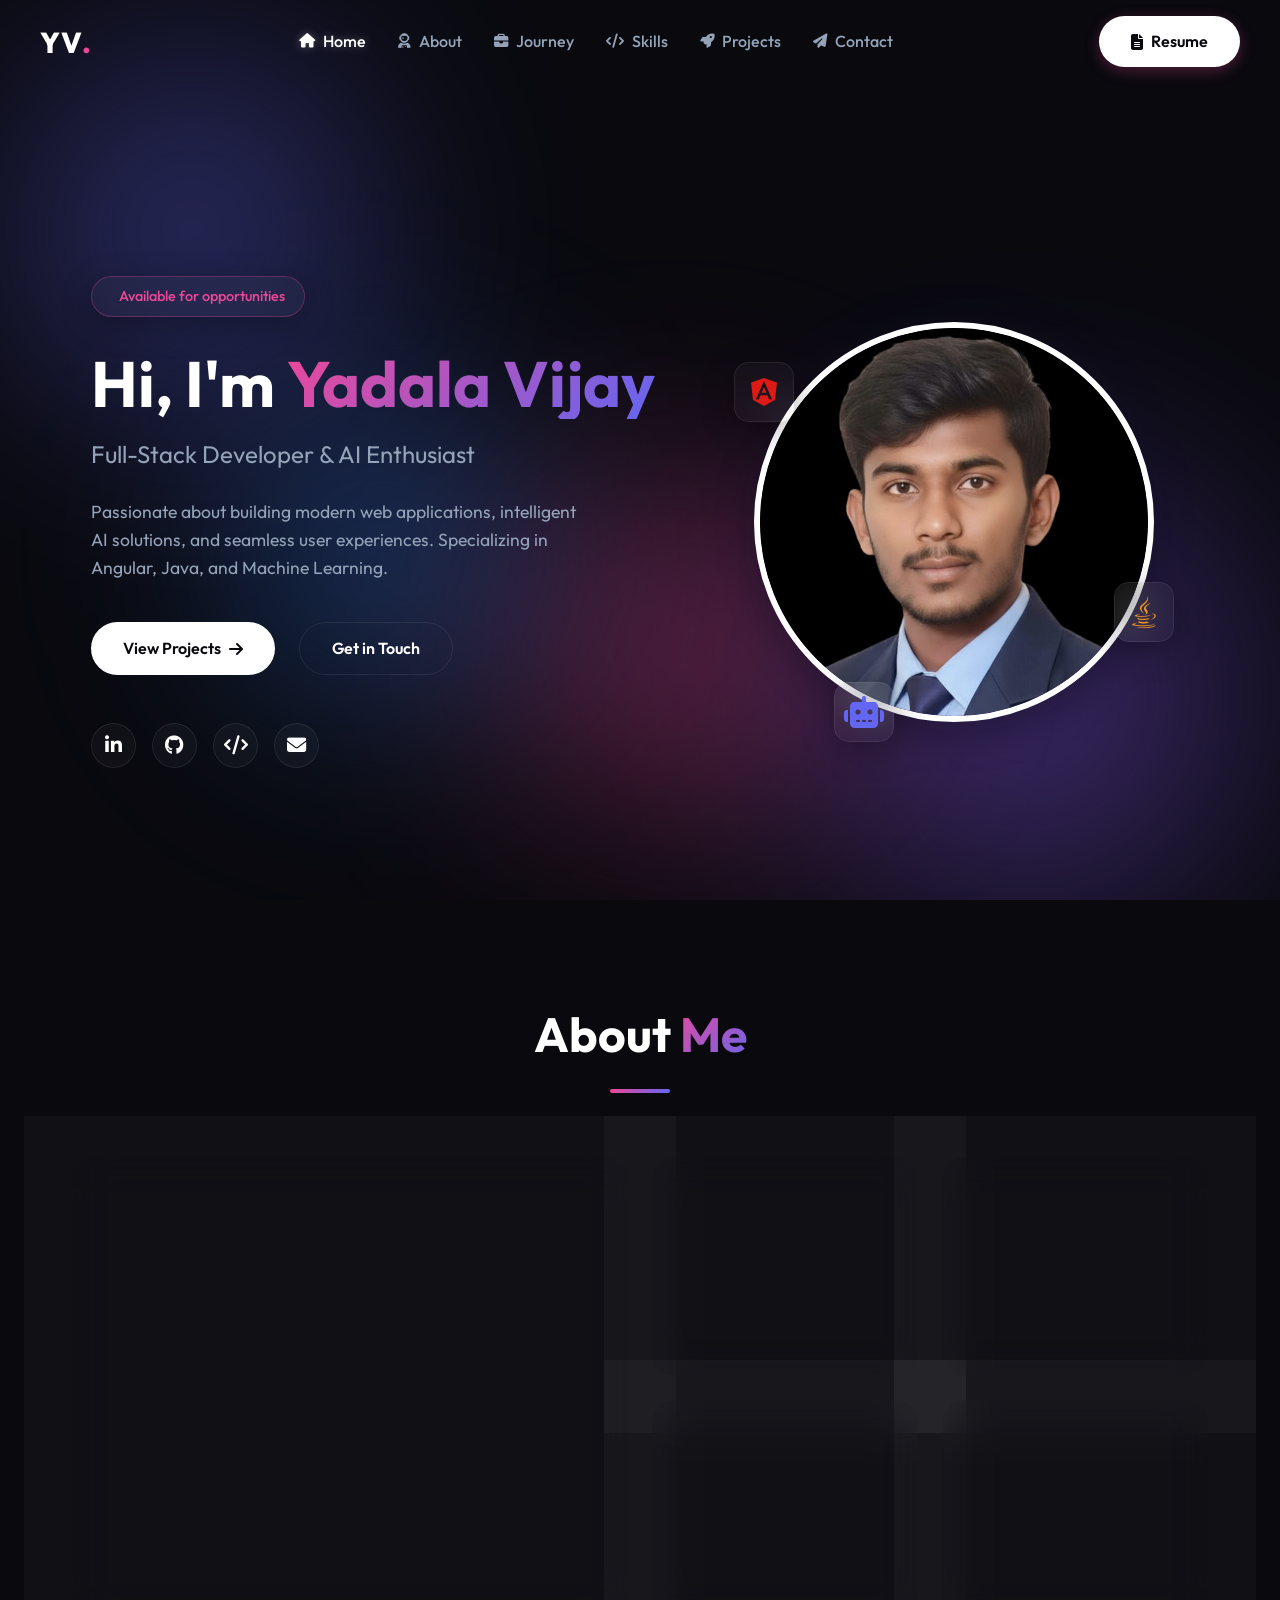
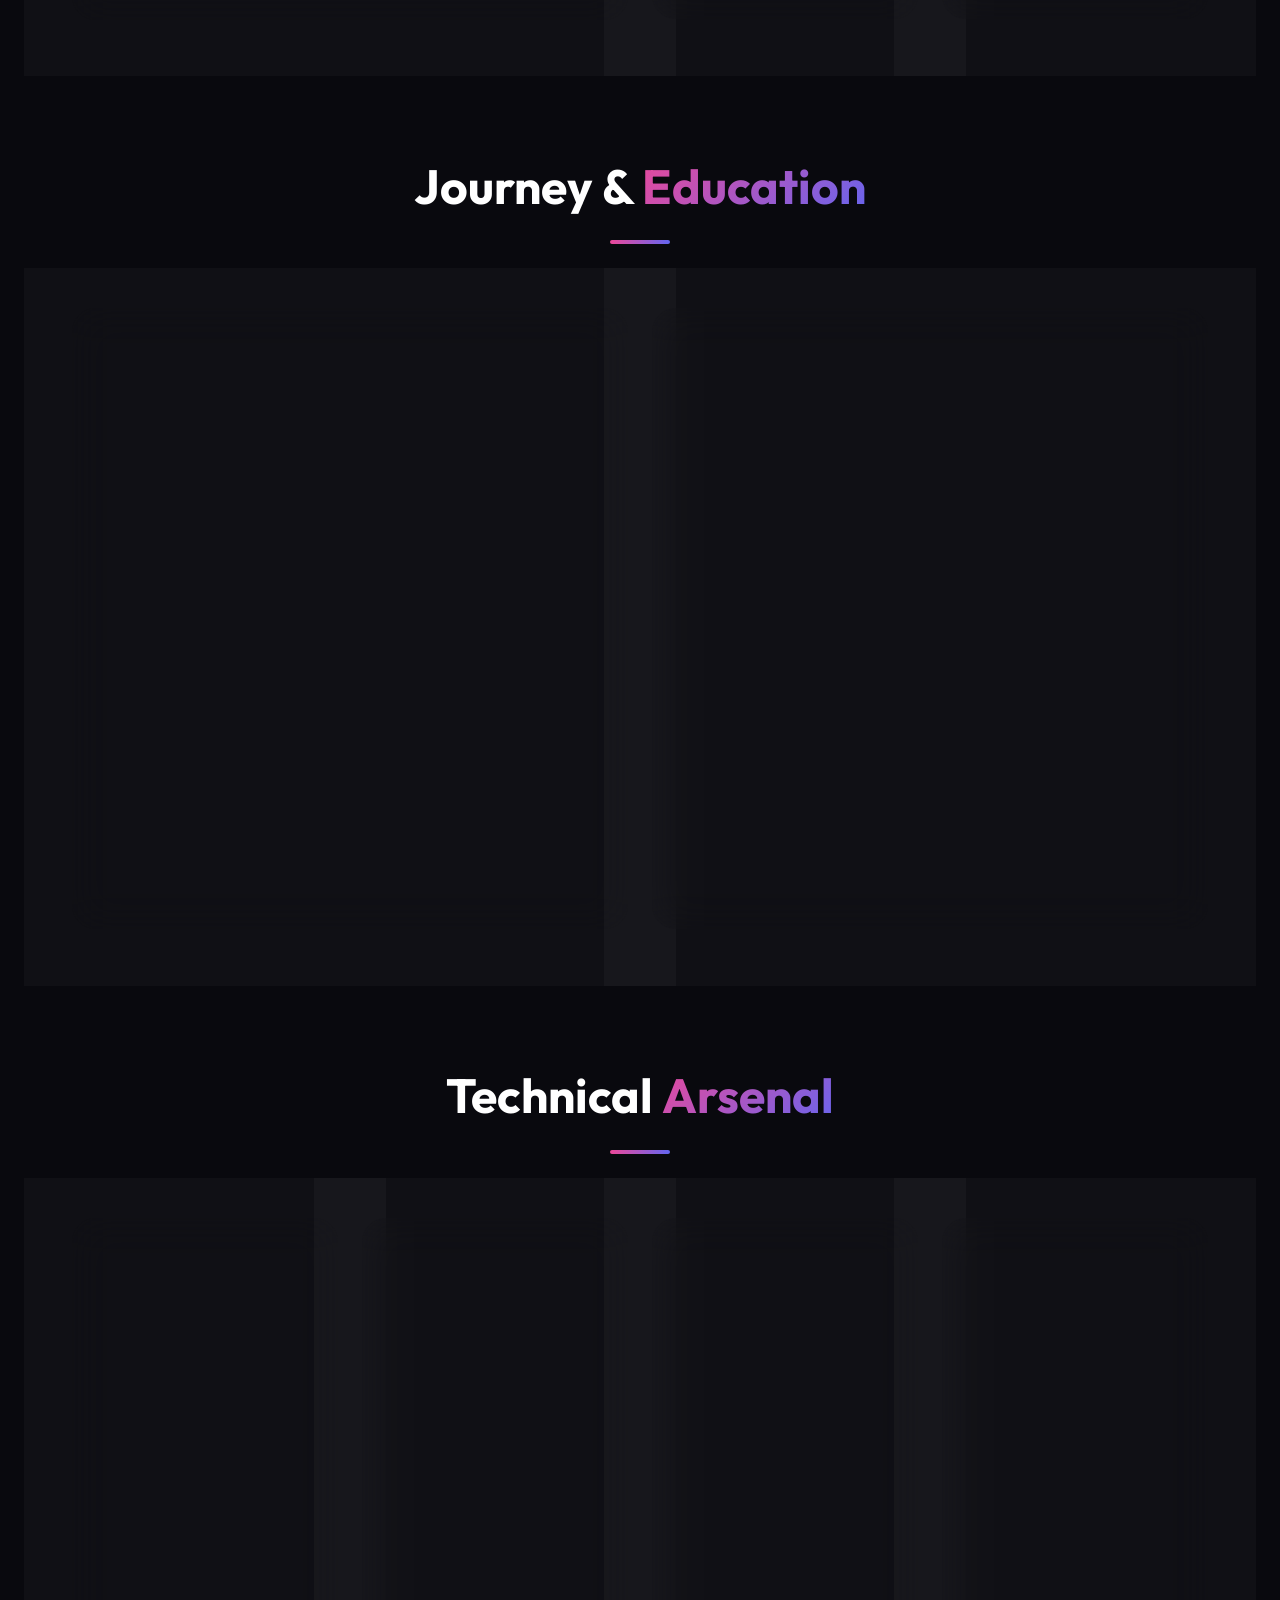
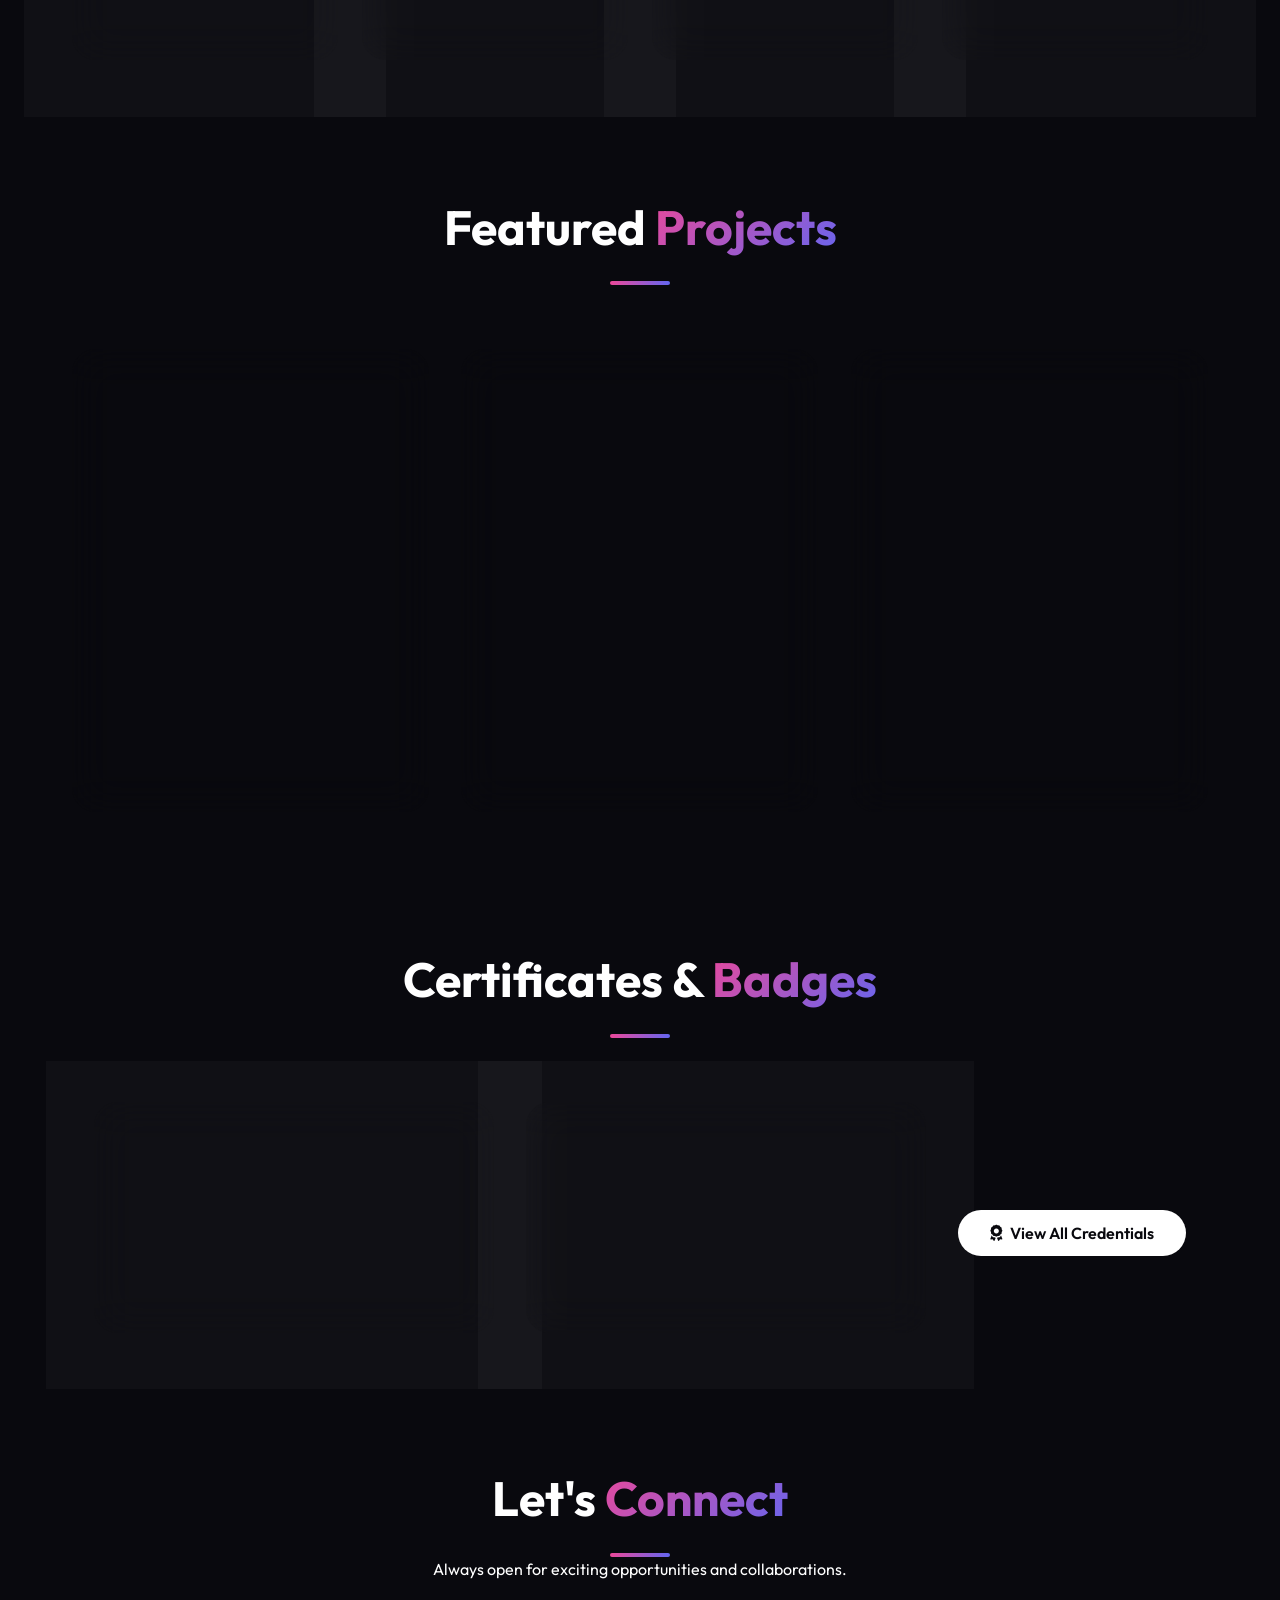
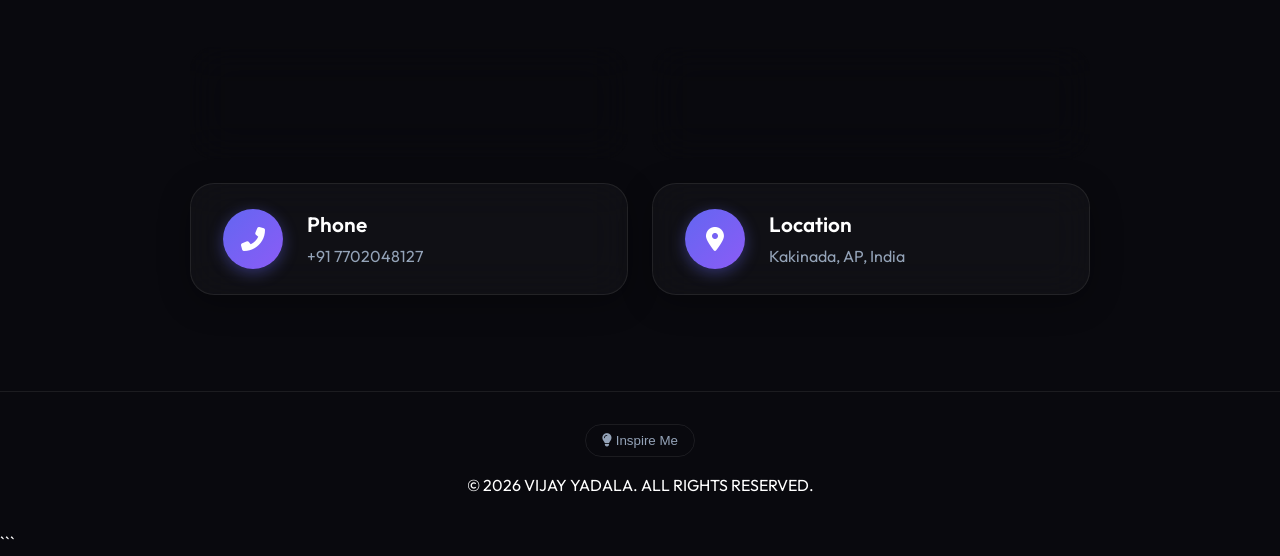
==== commit cbc35463: "first commit" ====
--- a/index.html
+++ b/index.html
@@ -5,16 +5,29 @@
     <meta charset="UTF-8">
     <meta name="viewport" content="width=device-width, initial-scale=1.0">
     <title>YV Portfolio</title>
-    <link rel="stylesheet" href="style.css">
+    <!-- Google Fonts: Outfit -->
+    <link rel="preconnect" href="https://fonts.googleapis.com">
+    <link rel="preconnect" href="https://fonts.gstatic.com" crossorigin>
+    <link href="https://fonts.googleapis.com/css2?family=Outfit:wght@300;400;500;600;700;800&display=swap"
+        rel="stylesheet">
+    <link rel="stylesheet" href="style.css?v=3">
     <!-- Font Awesome for icons -->
     <link rel="stylesheet" href="https://cdnjs.cloudflare.com/ajax/libs/font-awesome/6.4.0/css/all.min.css">
 </head>
 
 <body>
+    <!-- Animated Mesh Background -->
+    <div class="mesh-bg">
+        <div class="mesh-blob blob-1"></div>
+        <div class="mesh-blob blob-2"></div>
+        <div class="mesh-blob blob-3"></div>
+        <div class="mesh-blob blob-4"></div>
+    </div>
+
     <!-- Header & Navigation -->
-    <header>
+    <header class="glass-nav">
         <nav>
-            <div class="logo">YV</div>
+            <div class="logo">YV<span class="dot">.</span></div>
             <div class="hamburger" onclick="toggleMenu()">
                 <div class="menu-icon">
                     <i class="fas fa-bars"></i>
@@ -24,83 +37,135 @@
                 <div class="menu-items">
                     <li><a href="#home" class="active" onclick="closeMenu()"><i
                                 class="fas fa-home"></i><span>Home</span></a></li>
-                    <li><a href="#about" onclick="closeMenu()"><i class="fas fa-user"></i><span>About</span></a></li>
+                    <li><a href="#about" onclick="closeMenu()"><i
+                                class="fas fa-user-astronaut"></i><span>About</span></a></li>
+                    <li><a href="#experience" onclick="closeMenu()"><i
+                                class="fas fa-briefcase"></i><span>Journey</span></a></li>
                     <li><a href="#skills" onclick="closeMenu()"><i class="fas fa-code"></i><span>Skills</span></a></li>
-                    <li><a href="#experience" onclick="closeMenu()"><i
-                                class="fas fa-briefcase"></i><span>Experience</span></a></li>
-                    <li><a href="#projects" onclick="closeMenu()"><i
-                                class="fas fa-laptop-code"></i><span>Projects</span></a></li>
-                    <li><a href="#achievements" onclick="closeMenu()"><i
-                                class="fas fa-trophy"></i><span>Achievements</span></a></li>
-                    <li><a href="#contact" onclick="closeMenu()"><i class="fas fa-envelope"></i><span>Contact</span></a>
+                    <li><a href="#projects" onclick="closeMenu()"><i class="fas fa-rocket"></i><span>Projects</span></a>
                     </li>
-                    <li class="mobile-resume"><a href="#" onclick="openResume(event); closeMenu();"><i
+                    <li><a href="#contact" onclick="closeMenu()"><i
+                                class="fas fa-paper-plane"></i><span>Contact</span></a></li>
+                    <li class="mobile-resume"><a href="javascript:void(0)"
+                            onclick="openDocumentViewer('vijay_resume.pdf', 'Resume'); closeMenu();"><i
                                 class="fas fa-file-download"></i><span>Resume</span></a></li>
                 </div>
             </ul>
-            <a href="vijay_resume.pdf" class="resume-btn" onclick="openResume(event)">Resume</a>
+            <a href="javascript:void(0)" onclick="openDocumentViewer('vijay_resume.pdf', 'Resume')"
+                class="btn btn-primary resume-btn resume-link">
+                <i class="fas fa-file-alt"></i> Resume
+            </a>
         </nav>
     </header>
 
     <!-- Hero Section -->
     <section id="home" class="hero-section">
-        <div class="hero-container">
-            <div class="profile-circle">
-                <img src="vijay.jpg" alt="VIJAY"
-                    onerror="this.style.display='none'; this.nextElementSibling.style.display='flex';">
-                <div class="profile-placeholder">YV</div>
-            </div>
-            <h1 class="hero-title">YADALA VIJAY</h1>
-            <p class="hero-role">CSE Student</p>
-            <p class="hero-subtitle">Full-Stack Developer & AI Enthusiast</p>
-            <p class="hero-description">
-                Passionate about building modern web applications and AI solutions. Proficient in full-stack development
-                with expertise in Angular, Java, and MySQL.
-            </p>
-            <div class="hero-buttons">
-                <a href="#contact" class="btn btn-primary">Get In Touch</a>
-                <a href="#projects" class="btn btn-secondary">View Projects</a>
-            </div>
-            <div class="social-icons">
-                <a href="https://www.linkedin.com/in/vijay-yadala-VD" target="_blank" rel="noopener noreferrer"
-                    aria-label="LinkedIn">
-                    <i class="fab fa-linkedin-in"></i>
-                </a>
-                <a href="https://github.com/YADALAVIJAY" target="_blank" rel="noopener noreferrer" aria-label="GitHub">
-                    <i class="fab fa-github"></i>
-                </a>
-                <a href="https://leetcode.com/" target="_blank" rel="noopener noreferrer" aria-label="LeetCode">
-                    <i class="fas fa-keyboard"></i>
-                </a>
-                <a href="mailto:vijayyadala302@gmail.com" aria-label="Email">
-                    <i class="fas fa-envelope"></i>
-                </a>
-            </div>
-            <div class="scroll-down">
-                <i class="fas fa-chevron-down"></i>
+        <div class="container hero-container">
+            <div class="hero-content">
+                <div class="hero-badge glass-card fade-in">
+                    <i class="fas fa-sparkles"></i> Available for opportunities
+                </div>
+                <h1 class="hero-title fade-in delay-1">
+                    Hi, I'm <span class="text-gradient">Yadala Vijay</span>
+                </h1>
+                <h2 class="hero-subtitle fade-in delay-2">Full-Stack Developer & AI Enthusiast</h2>
+                <p class="hero-description fade-in delay-3">
+                    Passionate about building modern web applications, intelligent AI solutions, and seamless user
+                    experiences. Specializing in Angular, Java, and Machine Learning.
+                </p>
+                <div class="hero-buttons fade-in delay-4">
+                    <a href="#projects" class="btn btn-primary">
+                        <span>View Projects</span>
+                        <i class="fas fa-arrow-right"></i>
+                    </a>
+                    <a href="#contact" class="btn btn-secondary">
+                        <span>Get in Touch</span>
+                    </a>
+                </div>
+                <div class="social-icons fade-in delay-5">
+                    <a href="https://www.linkedin.com/in/vijay-yadala-VD" target="_blank" rel="noopener noreferrer"
+                        aria-label="LinkedIn" class="glass-icon">
+                        <i class="fab fa-linkedin-in"></i>
+                    </a>
+                    <a href="https://github.com/YADALAVIJAY" target="_blank" rel="noopener noreferrer"
+                        aria-label="GitHub" class="glass-icon">
+                        <i class="fab fa-github"></i>
+                    </a>
+                    <a href="https://leetcode.com/" target="_blank" rel="noopener noreferrer" aria-label="LeetCode"
+                        class="glass-icon">
+                        <i class="fa-solid fa-code"></i>
+                    </a>
+                    <a href="mailto:vijayyadala302@gmail.com" aria-label="Email" class="glass-icon">
+                        <i class="fas fa-envelope"></i>
+                    </a>
+                </div>
+            </div>
+            <div class="hero-image-wrapper fade-in delay-3">
+                <div class="profile-glow"></div>
+                <div class="profile-circle glass-card">
+                    <img src="vijay.jpg" alt="Vijay"
+                        onerror="this.style.display='none'; this.nextElementSibling.style.display='flex';">
+                    <div class="profile-placeholder">YV</div>
+                </div>
+                <!-- Floating tech badges -->
+                <div class="float-badge badge-1 glass-card"><i class="fab fa-angular"></i></div>
+                <div class="float-badge badge-2 glass-card"><i class="fab fa-java"></i></div>
+                <div class="float-badge badge-3 glass-card"><i class="fas fa-robot"></i></div>
+            </div>
+        </div>
+        <div class="scroll-down">
+            <div class="mouse">
+                <div class="wheel"></div>
             </div>
         </div>
     </section>
 
     <!-- About Section -->
     <section id="about">
-        <div class="container">
-            <h2>About Me</h2>
-            <div class="about-underline"></div>
-            <div class="about-content-text">
-                <p>
-                    B.Tech Computer Science student at GIET, Rajahmundry, specializing in full-stack development and AI.
-                    Passionate about building innovative solutions with modern web technologies and machine learning.
-                </p>
-            </div>
-            <div class="stats-container">
-                <div class="stat-item">
-                    <div class="stat-number">2+</div>
-                    <div class="stat-label">Internships</div>
-                </div>
-                <div class="stat-item">
-                    <div class="stat-number">3+</div>
-                    <div class="stat-label">Projects</div>
+        <div class="container relative">
+            <div class="section-header">
+                <h2 class="fade-up">About <span class="text-gradient">Me</span></h2>
+                <div class="header-line"></div>
+            </div>
+
+            <div class="bento-grid">
+                <!-- Main Bio -->
+                <div class="glass-card bento-item span-2 span-2-row fade-up delay-1">
+                    <div class="card-icon"><i class="fas fa-user-astronaut"></i></div>
+                    <h3>My Journey</h3>
+                    <p class="mt-4 text-glow">
+                        I am a B.Tech Computer Science student at GIET, Rajahmundry, specializing in full-stack
+                        development and AI.
+                        My focus is on creating innovative solutions that bridge the gap between elegant user interfaces
+                        and robust backend logic.
+                    </p>
+                    <p class="mt-3 text-glow">
+                        From architecting secure file transfer systems to building intelligent chatbots, I thrive on
+                        solving complex problems with modern technologies.
+                        My academic foundation is matched by hands-on experience through multiple internships and
+                        real-world projects.
+                    </p>
+                </div>
+
+                <!-- Quick Stats -->
+                <div class="glass-card bento-item stat-card center-content fade-up delay-2">
+                    <div class="stat-number text-gradient">2+</div>
+                    <div class="stat-label">Internships Completed</div>
+                </div>
+
+                <div class="glass-card bento-item stat-card center-content fade-up delay-3">
+                    <div class="stat-number text-gradient">3+</div>
+                    <div class="stat-label">Major Projects Built</div>
+                </div>
+
+                <div class="glass-card bento-item stat-card center-content fade-up delay-4">
+                    <div class="stat-number text-gradient">9.08</div>
+                    <div class="stat-label">Current CGPA</div>
+                </div>
+
+                <div class="glass-card bento-item stat-card center-content fade-up delay-5">
+                    <div class="stat-number text-gradient">100%</div>
+                    <div class="stat-label">Dedication</div>
                 </div>
             </div>
         </div>
@@ -109,168 +174,208 @@
     <!-- Experience & Education Section -->
     <section id="experience">
         <div class="container">
-            <h2>Experience & Education</h2>
-            <div class="about-underline"></div>
-            <div class="experience-education-grid">
-                <!-- Experience Column -->
-                <div class="experience-column">
-                    <h3 class="column-title">Experience</h3>
-                    <div class="experience-item">
-                        <h4>Python Programming Intern</h4>
-                        <p class="company">Company Name</p>
-                        <p class="duration">May 3, 2025 - June 20, 2025</p>
-                        <ul class="responsibilities">
-                            <li>Developed web applications using Angular and Java</li>
-                            <li>Collaborated with team on full-stack projects</li>
-                            <li>Implemented RESTful APIs and database solutions</li>
-                        </ul>
-                        <div class="certificate-button-container">
-                            <button class="btn btn-small" onclick="openCertificate('python')">View Certificate</button>
-                        </div>
-                    </div>
-                    <div class="experience-item">
-                        <h4>AI/ML Intern</h4>
-                        <p class="company">Tech Company</p>
-                        <p class="duration">January 2024 - March 2024</p>
-                        <ul class="responsibilities">
-                            <li>Worked on machine learning models and AI solutions</li>
-                            <li>Built chatbots using Generative AI technologies</li>
-                            <li>Data analysis and model optimization</li>
-                        </ul>
-                    </div>
-                </div>
-
-                <!-- Education Column -->
-                <div class="education-column">
-                    <h3 class="column-title">Education</h3>
-                    <div class="education-item">
-                        <h4>B.Tech in Computer Science</h4>
-                        <p class="degree">Godavari Institute of Engineering Technology, Rajahmundry</p>
-                        <p class="date">Expected 2027</p>
-                        <p class="details"><strong>CGPA:</strong> 9.08/10 | <strong>Location:</strong> AP, India</p>
-                    </div>
-                    <div class="education-item">
-                        <h4>Intermediate (MPC)</h4>
-                        <p class="degree">Sri Chaitanya Junior College, Tuni</p>
-                        <p class="date">2021 - 2023</p>
-                        <p class="details"><strong>Percentage:</strong> 95.8% | <strong>Location:</strong> AP, India</p>
-                    </div>
-                    <div class="education-item">
-                        <h4>Secondary School Certificate</h4>
-                        <p class="degree">Z.P High School, Danavipeta</p>
-                        <p class="date">2021</p>
-                        <p class="details"><strong>Percentage:</strong> 90% | <strong>Location:</strong> AP, India</p>
-                    </div>
-                </div>
-            </div>
-        </div>
-    </section>
+            <div class="section-header">
+                <h2 class="fade-up">Journey & <span class="text-gradient">Education</span></h2>
+                <div class="header-line"></div>
+            </div>
+
+            <div class="bento-grid">
+                <!-- Experience Lane -->
+                <div class="glass-card bento-item span-2 fade-up delay-1 timeline-container">
+                    <h3 class="timeline-title"><i class="fas fa-briefcase text-gradient"></i> Experience</h3>
+
+                    <div class="timeline-item">
+                        <div class="timeline-dot"></div>
+                        <div class="timeline-content">
+                            <h4>Python Programming Intern</h4>
+                            <div class="company-row">
+                                <span class="company"><i class="fas fa-building"></i> Company Name</span>
+                                <span class="duration"><i class="fas fa-calendar-alt"></i> May - Jun 2025</span>
+                            </div>
+                            <ul class="responsibilities">
+                                <li>Developed dynamic web applications using Angular and Java.</li>
+                                <li>Architected RESTful APIs and optimized database queries.</li>
+                                <li>Collaborated within an Agile framework for full-stack delivery.</li>
+                            </ul>
+                            <button class="btn-micro mt-3" onclick="openCertificate('python')">
+                                <i class="fas fa-award"></i> View Certificate
+                            </button>
+                        </div>
+                    </div>
+
+                    <div class="timeline-item">
+                        <div class="timeline-dot"></div>
+                        <div class="timeline-content">
+                            <h4>AI/ML Intern</h4>
+                            <div class="company-row">
+                                <span class="company"><i class="fas fa-robot"></i> Tech Company</span>
+                                <span class="duration"><i class="fas fa-calendar-alt"></i> Jan - Mar 2024</span>
+                            </div>
+                            <ul class="responsibilities">
+                                <li>Trained and optimized machine learning models for predictive analysis.</li>
+                                <li>Engineered conversational chatbots utilizing Generative AI paradigms.</li>
+                                <li>Conducted extensive data wrangling and feature engineering.</li>
+                            </ul>
+                        </div>
+                    </div>
+                </div>
+
+                <!-- Education Lane -->
+                <div class="glass-card bento-item span-2 fade-up delay-2 timeline-container">
+                    <h3 class="timeline-title"><i class="fas fa-graduation-cap text-gradient"></i> Education</h3>
+
+                    <div class="timeline-item">
+                        <div class="timeline-dot"></div>
+                        <div class="timeline-content">
+                            <h4>B.Tech in Computer Science</h4>
+                            <div class="company-row">
+                                <span class="company">Godavari Institute of Engineering Technology</span>
+                                <span class="duration">2023 - 2027</span>
+                            </div>
+                            <p class="edu-details"><i class="fas fa-star text-gradient"></i> CGPA: 9.08/10</p>
+                        </div>
+                    </div>
+
+                    <div class="timeline-item">
+                        <div class="timeline-dot"></div>
+                        <div class="timeline-content">
+                            <h4>Intermediate (MPC)</h4>
+                            <div class="company-row">
+                                <span class="company">Sri Chaitanya Junior College, Tuni</span>
+                                <span class="duration">2021 - 2023</span>
+                            </div>
+                            <p class="edu-details"><i class="fas fa-star text-gradient"></i> Percentage: 95.8%</p>
+                        </div>
+                    </div>
+
+                    <div class="timeline-item">
+                        <div class="timeline-dot"></div>
+                        <div class="timeline-content">
+                            <h4>Secondary School Certificate</h4>
+                            <div class="company-row">
+                                <span class="company">Z.P High School, Danavipeta</span>
+                                <span class="duration">Graduated 2021</span>
+                            </div>
+                            <p class="edu-details"><i class="fas fa-star text-gradient"></i> Percentage: 90.0%</p>
+                        </div>
+                    </div>
+                </div>
+            </div>
+        </div>
+    </section>
+
+    <!-- Skills Section -->
     <section id="skills">
         <div class="container">
-            <h2>Skills</h2>
-            <div class="about-underline"></div>
-            <div class="skills-grid">
-                <div class="skill-category-card">
-                    <div class="skill-category-icon">
-                        <i class="fas fa-code"></i>
-                    </div>
-                    <h3>Programming Languages</h3>
-                    <div class="skill-tags">
-                        <span class="skill-tag">Java</span>
-                        <span class="skill-tag">Python</span>
-                        <span class="skill-tag">JavaScript</span>
-                        <span class="skill-tag">C</span>
-                    </div>
-                </div>
-                <div class="skill-category-card">
-                    <div class="skill-category-icon">
-                        <i class="fas fa-palette"></i>
-                    </div>
-                    <h3>Frontend</h3>
-                    <div class="skill-tags">
-                        <span class="skill-tag">HTML</span>
-                        <span class="skill-tag">CSS</span>
-                        <span class="skill-tag">Bootstrap</span>
-                        <span class="skill-tag">Angular</span>
-                        <span class="skill-tag">React Native</span>
-                    </div>
-                </div>
-                <div class="skill-category-card">
-                    <div class="skill-category-icon">
-                        <i class="fas fa-tools"></i>
-                    </div>
-                    <h3>Tools & Technologies</h3>
-                    <div class="skill-tags">
-                        <span class="skill-tag">Git</span>
-                        <span class="skill-tag">REST APIs</span>
-                        <span class="skill-tag">Node.js</span>
-                        <span class="skill-tag">Spring Tool</span>
-                    </div>
-                </div>
-                <div class="skill-category-card">
-                    <div class="skill-category-icon">
-                        <i class="fas fa-brain"></i>
-                    </div>
-                    <h3>Other</h3>
-                    <div class="skill-tags">
-                        <span class="skill-tag">Data Structures</span>
-                        <span class="skill-tag">Algorithms</span>
-                        <span class="skill-tag">Generative AI</span>
-                        <span class="skill-tag">Problem Solving</span>
-                    </div>
-                </div>
-            </div>
-        </div>
-    </section>
+            <div class="section-header">
+                <h2 class="fade-up">Technical <span class="text-gradient">Arsenal</span></h2>
+                <div class="header-line"></div>
+            </div>
+
+            <div class="bento-grid skill-grid">
+                <div class="glass-card bento-item hover-glow fade-up delay-1">
+                    <div class="card-icon"><i class="fas fa-terminal text-gradient"></i></div>
+                    <h3>Core Languages</h3>
+                    <div class="pill-container mt-4">
+                        <span class="skill-pill">Java</span>
+                        <span class="skill-pill">Python</span>
+                        <span class="skill-pill">JavaScript</span>
+                        <span class="skill-pill">C</span>
+                    </div>
+                </div>
+
+                <div class="glass-card bento-item hover-glow fade-up delay-2">
+                    <div class="card-icon"><i class="fas fa-layer-group text-gradient"></i></div>
+                    <h3>Frontend Stack</h3>
+                    <div class="pill-container mt-4">
+                        <span class="skill-pill">Angular</span>
+                        <span class="skill-pill">React Native</span>
+                        <span class="skill-pill">HTML5</span>
+                        <span class="skill-pill">CSS3/Glassmorphism</span>
+                        <span class="skill-pill">Bootstrap</span>
+                    </div>
+                </div>
+
+                <div class="glass-card bento-item hover-glow fade-up delay-3">
+                    <div class="card-icon"><i class="fas fa-server text-gradient"></i></div>
+                    <h3>Tools & Backend</h3>
+                    <div class="pill-container mt-4">
+                        <span class="skill-pill">Node.js</span>
+                        <span class="skill-pill">REST APIs</span>
+                        <span class="skill-pill">MySQL</span>
+                        <span class="skill-pill">Git/GitHub</span>
+                        <span class="skill-pill">Spring Tool</span>
+                    </div>
+                </div>
+
+                <div class="glass-card bento-item hover-glow fade-up delay-4">
+                    <div class="card-icon"><i class="fas fa-brain text-gradient"></i></div>
+                    <h3>Core Concepts</h3>
+                    <div class="pill-container mt-4">
+                        <span class="skill-pill">Generative AI</span>
+                        <span class="skill-pill">Machine Learning</span>
+                        <span class="skill-pill">Data Structures</span>
+                        <span class="skill-pill">Algorithms</span>
+                    </div>
+                </div>
+            </div>
+        </div>
+    </section>
+
     <!-- Projects Section -->
     <section id="projects">
         <div class="container">
-            <h2>Projects</h2>
-            <div class="about-underline"></div>
-            <div class="projects-grid">
-                <div class="project-card"
-                    style="background-image: linear-gradient(rgba(102, 126, 234, 0.9), rgba(118, 75, 162, 0.9)), url('https://images.unsplash.com/photo-1523050854058-8df90110c9f1?w=800');">
-                    <div class="project-icon">
-                        <i class="fas fa-user-graduate"></i>
-                    </div>
-                    <h3>Student Detection</h3>
-                    <p>Built a comprehensive student detection system with real-time tracking and detailed analytics
-                        dashboard.</p>
-                    <div class="project-tags">
-                        <span class="project-tag">Angular</span>
-                        <span class="project-tag">Java</span>
-                        <span class="project-tag">MySQL</span>
-                    </div>
-                </div>
-                <div class="project-card"
-                    style="background-image: linear-gradient(rgba(102, 126, 234, 0.9), rgba(118, 75, 162, 0.9)), url('https://images.unsplash.com/photo-1555949963-ff9fe0c870eb?w=800');">
-                    <div class="project-icon">
-                        <i class="fas fa-shield-alt"></i>
-                    </div>
-                    <h3>Hybrid Secure File Transfer</h3>
-                    <p>A high-security file transfer system using AES & RSA encryption, ensuring data integrity and
-                        confidentiality with malware scanning via ClamAV.</p>
-                    <div class="project-tags">
-                        <span class="project-tag">Java</span>
-                        <span class="project-tag">Angular</span>
-                        <span class="project-tag">MySQL</span>
-                        <span class="project-tag">ClamAV</span>
-                    </div>
-                </div>
-                <div class="project-card"
-                    style="background-image: linear-gradient(rgba(102, 126, 234, 0.9), rgba(118, 75, 162, 0.9)), url('https://images.unsplash.com/photo-1611162617474-5b21e879e113?w=800');">
-                    <div class="project-icon">
-                        <i class="fas fa-hotel"></i>
-                    </div>
-                    <h3>Hostel Management</h3>
-                    <p>A comprehensive Hostel Management System featuring Admin and Student dashboards, QR attendance
-                        tracking, and digital permission management.</p>
-                    <div class="project-tags">
-                        <span class="project-tag">Angular</span>
-                        <span class="project-tag">Java</span>
-                        <span class="project-tag">MySQL</span>
-                    </div>
-                </div>
+            <div class="section-header">
+                <h2 class="fade-up">Featured <span class="text-gradient">Projects</span></h2>
+                <div class="header-line"></div>
+            </div>
+
+            <div class="projects-mini-grid">
+                <!-- Project 1 -->
+                <a href="#" class="mini-project-card glass-card hover-glow fade-up delay-1">
+                    <div class="mini-project-content">
+                        <div class="project-icon-top"><i class="fas fa-shield-alt text-gradient"></i></div>
+                        <h3>Hybrid Secure File Transfer</h3>
+                        <p class="mini-project-desc">Enterprise-grade file transfer system utilizing AES & RSA
+                            encryption with ClamAV malware scanning.</p>
+                        <div class="pill-container justify-start mt-2">
+                            <span class="skill-pill">Java</span>
+                            <span class="skill-pill">Angular</span>
+                            <span class="skill-pill">MySQL</span>
+                            <span class="skill-pill">ClamAV</span>
+                        </div>
+                    </div>
+                </a>
+
+                <!-- Project 2 -->
+                <a href="#" class="mini-project-card glass-card hover-glow fade-up delay-2">
+                    <div class="mini-project-content">
+                        <div class="project-icon-top"><i class="fas fa-hotel text-gradient"></i></div>
+                        <h3>Hostel Management System</h3>
+                        <p class="mini-project-desc">A comprehensive dual-dashboard architecture featuring live QR-based
+                            attendance tracking.</p>
+                        <div class="pill-container justify-start mt-2">
+                            <span class="skill-pill">Angular</span>
+                            <span class="skill-pill">Spring</span>
+                            <span class="skill-pill">MySQL</span>
+                        </div>
+                    </div>
+                </a>
+
+                <!-- Project 3 -->
+                <a href="#" class="mini-project-card glass-card hover-glow fade-up delay-3">
+                    <div class="mini-project-content">
+                        <div class="project-icon-top"><i class="fas fa-user-graduate text-gradient"></i></div>
+                        <h3>Student Detection Analytics</h3>
+                        <p class="mini-project-desc">Real-time tracking dashboard to monitor student presence natively
+                            using modern web tech.</p>
+                        <div class="pill-container justify-start mt-2">
+                            <span class="skill-pill">Angular</span>
+                            <span class="skill-pill">Java API</span>
+                            <span class="skill-pill">Analytics</span>
+                        </div>
+                    </div>
+                </a>
             </div>
         </div>
     </section>
@@ -278,30 +383,35 @@
     <!-- Achievements Section -->
     <section id="achievements">
         <div class="container">
-            <h2>Achievements</h2>
-            <div class="about-underline"></div>
-            <div class="achievements-grid">
-                <div class="achievement-card">
-                    <div class="achievement-icon">
-                        <i class="fas fa-certificate"></i>
-                    </div>
-                    <div class="achievement-content">
+            <div class="section-header">
+                <h2 class="fade-up">Certificates & <span class="text-gradient">Badges</span></h2>
+                <div class="header-line"></div>
+            </div>
+
+            <div class="bento-grid" style="justify-content: center; display: flex; flex-wrap: wrap; gap: 2rem;">
+                <div class="glass-card bento-item hover-lift fade-up delay-1 achievement-box"
+                    style="flex: 1; min-width: 300px; max-width: 400px;">
+                    <div class="achievement-icon"><i class="fas fa-certificate text-gradient"></i></div>
+                    <div class="achievement-text">
                         <h3>Oracle Generative AI</h3>
-                        <p>Oracle Cloud Infrastructure Generative AI Professional (2025)</p>
-                    </div>
-                </div>
-                <div class="achievement-card">
-                    <div class="achievement-icon">
-                        <i class="fas fa-trophy"></i>
-                    </div>
-                    <div class="achievement-content">
+                        <p>Oracle Cloud Infrastructure Generative AI Professional Certification (2025)</p>
+                    </div>
+                </div>
+
+                <div class="glass-card bento-item hover-lift fade-up delay-2 achievement-box"
+                    style="flex: 1; min-width: 300px; max-width: 400px;">
+                    <div class="achievement-icon"><i class="fas fa-trophy text-gradient"></i></div>
+                    <div class="achievement-text">
                         <h3>Project Portfolio</h3>
-                        <p>Completed multiple AI chatbot and web application projects</p>
-                    </div>
-                </div>
-            </div>
-            <div class="achievements-button-container">
-                <button class="btn btn-secondary" onclick="openCertificatesModal()">C&DB</button>
+                        <p>Delivered multiple production-ready AI chatbot and full-stack web application systems.</p>
+                    </div>
+                </div>
+
+                <div class="span-4 center-content mt-4 fade-up delay-3">
+                    <button class="btn btn-primary" onclick="openCertificatesModal()">
+                        <i class="fas fa-award"></i> View All Credentials
+                    </button>
+                </div>
             </div>
         </div>
     </section>
@@ -309,129 +419,123 @@
     <!-- Contact Section -->
     <section id="contact" class="contact-section">
         <div class="container">
-            <h2>Get In Touch</h2>
-            <div class="about-underline"></div>
-            <div class="skills-grid">
-                <div class="skill-category-card">
-                    <div class="skill-category-icon">
-                        <i class="fas fa-map-marker-alt"></i>
-                    </div>
-                    <h3>Location</h3>
-                    <div class="skill-tags">
-                        <span class="skill-tag">Kakinada</span>
-                        <span class="skill-tag">Andhra Pradesh</span>
-                        <span class="skill-tag">India</span>
-                    </div>
-                </div>
-                <div class="skill-category-card">
-                    <div class="skill-category-icon">
-                        <i class="fas fa-envelope"></i>
-                    </div>
-                    <h3>Email</h3>
-                    <div class="skill-tags">
-                        <span class="skill-tag">vijayyadala302@gmail.com</span>
-                    </div>
-                </div>
-                <div class="skill-category-card">
-                    <div class="skill-category-icon">
-                        <i class="fas fa-phone"></i>
-                    </div>
-                    <h3>Phone</h3>
-                    <div class="skill-tags">
-                        <a href="tel:+917702048127" class="skill-tag">+91 7702048127</a>
-                    </div>
-                </div>
-                <div class="skill-category-card">
-                    <div class="skill-category-icon">
-                        <i class="fab fa-linkedin"></i>
-                    </div>
-                    <h3>LinkedIn</h3>
-                    <div class="skill-tags">
-                        <a href="https://www.linkedin.com/in/vijay-yadala-VD" target="_blank" rel="noopener noreferrer"
-                            class="skill-tag">vijay-yadala-VD</a>
-                    </div>
-                </div>
-                <div class="skill-category-card">
-                    <div class="skill-category-icon">
-                        <i class="fab fa-github"></i>
-                    </div>
-                    <h3>GitHub</h3>
-                    <div class="skill-tags">
-                        <a href="https://github.com/YADALAVIJAY" target="_blank" rel="noopener noreferrer"
-                            class="skill-tag">YADALAVIJAY</a>
-                    </div>
-                </div>
-            </div>
-        </div>
-    </section>
+            <div class="section-header">
+                <h2 class="fade-up">Let's <span class="text-gradient">Connect</span></h2>
+                <div class="header-line"></div>
+                <p class="fade-up delay-1 contact-sub">Always open for exciting opportunities and collaborations.</p>
+            </div>
+
+            <div class="contact-grid-simple">
+                <a href="mailto:vijayyadala302@gmail.com" class="glass-card contact-card-simple fade-up delay-2">
+                    <div class="contact-icon-simple"><i class="fas fa-envelope"></i></div>
+                    <div class="contact-text-simple">
+                        <h3>Email Me</h3>
+                        <p>vijayyadala302@gmail.com</p>
+                    </div>
+                </a>
+
+                <a href="https://www.linkedin.com/in/vijay-yadala-VD" target="_blank"
+                    class="glass-card contact-card-simple fade-up delay-3">
+                    <div class="contact-icon-simple"><i class="fab fa-linkedin"></i></div>
+                    <div class="contact-text-simple">
+                        <h3>LinkedIn</h3>
+                        <p>Let's network!</p>
+                    </div>
+                </a>
+
+                <a href="tel:+917702048127" class="glass-card contact-card-simple fade-up delay-4">
+                    <div class="contact-icon-simple"><i class="fas fa-phone-alt"></i></div>
+                    <div class="contact-text-simple">
+                        <h3>Phone</h3>
+                        <p>+91 7702048127</p>
+                    </div>
+                </a>
+
+                <div class="glass-card contact-card-simple fade-up delay-5" style="cursor: default;">
+                    <div class="contact-icon-simple"><i class="fas fa-map-marker-alt"></i></div>
+                    <div class="contact-text-simple">
+                        <h3>Location</h3>
+                        <p>Kakinada, AP, India</p>
+                    </div>
+                </div>
+            </div>
+        </div>
+    </section>
+
+    <!-- Certificates Modal -->
+    <div id="certificatesModal" class="modal glass-modal">
+        <div class="modal-content glass-card">
+            <div class="modal-header">
+                <h2>Verified <span class="text-gradient">Credentials</span></h2>
+                <span class="close-btn" onclick="closeCertificatesModal()">&times;</span>
+            </div>
+            <div class="modal-body bento-grid no-gap-mobile">
+                <div class="glass-card bento-item hover-glow mini-cert">
+                    <i class="fas fa-robot text-gradient fa-3x mb-3"></i>
+                    <h4>Oracle Gen AI</h4>
+                    <a href="javascript:void(0)" onclick="openDocumentViewer('oracle AI.pdf', 'Oracle Gen AI')"
+                        class="btn-micro mt-2">View</a>
+                </div>
+                <div class="glass-card bento-item hover-glow mini-cert">
+                    <i class="fab fa-java text-gradient fa-3x mb-3"></i>
+                    <h4>NPTEL Java</h4>
+                    <a href="javascript:void(0)" onclick="openDocumentViewer('Programming in Java.pdf', 'NPTEL Java')"
+                        class="btn-micro mt-2">View</a>
+                </div>
+                <div class="glass-card bento-item hover-glow mini-cert">
+                    <i class="fas fa-paper-plane text-gradient fa-3x mb-3"></i>
+                    <h4>Postman API</h4>
+                    <a href="javascript:void(0)"
+                        onclick="openDocumentViewer('Postman - Postman API Fundamentals Student Expert - 2025-10-10.png', 'Postman API')"
+                        class="btn-micro mt-2">View</a>
+                </div>
+                <div class="glass-card bento-item hover-glow mini-cert">
+                    <i class="fab fa-network-wired text-gradient fa-3x mb-3"></i>
+                    <h4>Cisco Cyber</h4>
+                    <a href="javascript:void(0)" onclick="openDocumentViewer('cisco1.pdf', 'Cisco Cyber')"
+                        class="btn-micro mt-2">View</a>
+                </div>
+            </div>
+        </div>
     </div>
 
-    <!-- Certificates & Digital Badges Modal -->
-    <div id="certificatesModal" class="modal">
-        <div class="modal-content">
+    <!-- Document Viewer Modal -->
+    <div id="documentViewerModal" class="modal glass-modal">
+        <div class="modal-content glass-card"
+            style="max-width: 900px; height: 90vh; display: flex; flex-direction: column;">
             <div class="modal-header">
-                <h2>Certificates & Digital Badges</h2>
-                <span class="close" onclick="closeCertificatesModal()">&times;</span>
-            </div>
-            <div class="modal-body">
-                <div class="certificates-grid">
-                    <div class="certificate-card">
-                        <div class="certificate-logo">
-                            <i class="fas fa-robot"></i>
-                        </div>
-                        <h3>Oracle Generative AI Certification</h3>
-                        <a href="oracle AI.pdf" target="_blank" class="certificate-link">View Certificate</a>
-                    </div>
-                    <div class="certificate-card">
-                        <div class="certificate-logo">
-                            <i class="fab fa-java"></i>
-                        </div>
-                        <h3>NPTEL Java Certification</h3>
-                        <a href="Programming in Java.pdf" target="_blank" class="certificate-link">View Certificate</a>
-                    </div>
-                    <div class="certificate-card">
-                        <div class="certificate-logo">
-                            <i class="fas fa-paper-plane"></i>
-                        </div>
-                        <h3>Postman Digital Badge</h3>
-                        <a href="Postman - Postman API Fundamentals Student Expert - 2025-10-10.png" target="_blank"
-                            class="certificate-link">View Badge</a>
-                    </div>
-                    <div class="certificate-card">
-                        <div class="certificate-logo">
-                            <i class="fab fa-network-wired"></i>
-                        </div>
-                        <h3>Cisco Certificate</h3>
-                        <a href="cisco1.pdf" target="_blank" class="certificate-link">View Certificate</a>
-                    </div>
-                </div>
+                <h2>Viewing <span class="text-gradient" id="docViewerTitle">Document</span></h2>
+                <span class="close-btn" onclick="closeDocumentViewer()">&times;</span>
+            </div>
+            <div class="modal-body" style="flex-grow: 1; position: relative;">
+                <iframe id="docViewerIframe" src=""
+                    style="width: 100%; height: 100%; border: none; border-radius: 12px; background: white;"></iframe>
             </div>
         </div>
     </div>
 
     <!-- Footer -->
-    <footer>
-        <button class="suggestion-btn" onclick="showTechSuggestion()">
-            <i class="fas fa-lightbulb"></i> Tech Tip
+    <footer class="glass-footer">
+        <button class="tech-tip-btn" onclick="showTechSuggestion()">
+            <i class="fas fa-lightbulb"></i> <span class="btn-text">Inspire Me</span>
         </button>
-        <p>&copy; 2025 vijay yadala. All rights reserved.</p>
+        <p>&copy; 2025 Yadala Vijay. Designed with <i class="fas fa-heart" style="color: var(--accent-2)"></i> &
+            Glassmorphism.</p>
     </footer>
 
-    <!-- Toast Notification -->
-    <div id="techToast" class="toast-notification">
-        <div class="toast-icon">
-            <i class="fas fa-robot"></i>
-        </div>
+    <!-- Toast -->
+    <div id="techToast" class="toast glass-card">
         <div class="toast-content">
-            <h4>Tech Tip</h4>
-            <p id="toastMessage">Loading...</p>
-        </div>
-        <div class="toast-close" onclick="closeToast()">
-            <i class="fas fa-times"></i>
+            <i class="fas fa-rocket text-gradient"></i>
+            <div>
+                <strong>Pro Tip</strong>
+                <p id="toastMessage">Loading insight...</p>
+            </div>
         </div>
     </div>
 
     <script src="script.js"></script>
 </body>
 
-</html>+</html>
+```
--- a/style.css
+++ b/style.css
@@ -1,2037 +1,1156 @@
+/* 
+ * ==========================================
+ * MODERN GLASSMORPHISM PORTFOLIO STYLES
+ * ==========================================
+ */
+
+:root {
+    --bg-base: #09090e;
+    --text-primary: #ffffff;
+    --text-secondary: #94a3b8;
+
+    /* Gradients & Accents */
+    --accent-1: #6366f1;
+    /* Indigo */
+    --accent-2: #ec4899;
+    /* Pink */
+    --accent-3: #8b5cf6;
+    /* Purple */
+    --accent-4: #3b82f6;
+    /* Blue */
+
+    /* Glassmorphism Variables */
+    --glass-bg: rgba(255, 255, 255, 0.03);
+    --glass-bg-hover: rgba(255, 255, 255, 0.08);
+    --glass-border: rgba(255, 255, 255, 0.08);
+    --glass-border-hover: rgba(255, 255, 255, 0.2);
+
+    --bento-gap: 1.5rem;
+    --transition-smooth: all 0.4s cubic-bezier(0.16, 1, 0.3, 1);
+}
+
 * {
     margin: 0;
     padding: 0;
     box-sizing: border-box;
 }
 
+html {
+    scroll-behavior: smooth;
+}
+
 body {
-    font-family: 'Segoe UI', Tahoma, Geneva, Verdana, sans-serif;
+    font-family: 'Outfit', sans-serif;
+    color: var(--text-primary);
+    background-color: var(--bg-base);
     line-height: 1.6;
-    color: #333;
-    background-color: #f5f5f5;
-}
-
-body.no-scroll {
-    overflow: hidden;
-}
-
-/* Header & Navigation */
-header {
-    background: white;
-    padding: 0;
+    overflow-x: hidden;
+}
+
+a {
+    text-decoration: none;
+    color: inherit;
+}
+
+ul {
+    list-style: none;
+}
+
+.mt-4 {
+    margin-top: 2rem;
+}
+
+.mt-3 {
+    margin-top: 1rem;
+}
+
+/* 
+ * ==========================================
+ * MESH BACKGROUND ANIMATION
+ * ==========================================
+ */
+.mesh-bg {
     position: fixed;
     top: 0;
+    left: 0;
+    width: 100vw;
+    height: 100vh;
+    z-index: -2;
+    background-color: var(--bg-base);
+    overflow: hidden;
+    pointer-events: none;
+}
+
+.mesh-blob {
+    position: absolute;
+    filter: blur(100px);
+    z-index: -1;
+    opacity: 0.5;
+    border-radius: 50%;
+    animation: float 20s infinite alternate ease-in-out;
+}
+
+.blob-1 {
+    top: -10%;
+    left: -10%;
+    width: 50vw;
+    height: 50vw;
+    background: radial-gradient(circle, var(--accent-1), transparent 60%);
+}
+
+.blob-2 {
+    bottom: -20%;
+    right: -10%;
+    width: 60vw;
+    height: 60vw;
+    background: radial-gradient(circle, var(--accent-3), transparent 60%);
+    animation-delay: -5s;
+}
+
+.blob-3 {
+    top: 40%;
+    left: 30%;
+    width: 45vw;
+    height: 45vw;
+    background: radial-gradient(circle, var(--accent-2), transparent 60%);
+    animation-delay: -10s;
+}
+
+.blob-4 {
+    bottom: 10%;
+    left: 10%;
+    width: 40vw;
+    height: 40vw;
+    background: radial-gradient(circle, var(--accent-4), transparent 60%);
+    animation-delay: -15s;
+}
+
+@keyframes float {
+    0% {
+        transform: translate(0, 0) scale(1);
+    }
+
+    33% {
+        transform: translate(5%, 10%) scale(1.1);
+    }
+
+    66% {
+        transform: translate(-5%, 5%) scale(0.9);
+    }
+
+    100% {
+        transform: translate(-10%, -5%) scale(1.05);
+    }
+}
+
+/* 
+ * ==========================================
+ * UTILITIES & GLASSMORPHISM
+ * ==========================================
+ */
+.glass-card {
+    background: var(--glass-bg);
+    backdrop-filter: blur(20px);
+    -webkit-backdrop-filter: blur(20px);
+    border: 1px solid var(--glass-border);
+    border-radius: 24px;
+    box-shadow: 0 8px 32px 0 rgba(0, 0, 0, 0.3);
+    position: relative;
+    overflow: hidden;
+    transition: var(--transition-smooth);
+}
+
+.hover-glow:hover,
+.glass-card:hover {
+    background: var(--glass-bg-hover);
+    border-color: var(--glass-border-hover);
+    transform: translateY(-5px);
+    box-shadow: 0 15px 40px rgba(0, 0, 0, 0.4), 0 0 20px rgba(99, 102, 241, 0.1);
+}
+
+.text-gradient {
+    background: linear-gradient(135deg, var(--accent-2) 0%, var(--accent-1) 100%);
+    -webkit-background-clip: text;
+    -webkit-text-fill-color: transparent;
+    background-clip: text;
+    display: inline-block;
+}
+
+.container {
+    max-width: 1200px;
+    margin: 0 auto;
+    padding: 6rem 2rem 2rem;
+}
+
+.section-header {
+    text-align: center;
+    margin-bottom: 4rem;
+}
+
+.section-header h2 {
+    font-size: 3rem;
+    font-weight: 700;
+    margin-bottom: 1rem;
+}
+
+.header-line {
+    width: 60px;
+    height: 4px;
+    background: linear-gradient(90deg, var(--accent-2), var(--accent-1));
+    margin: 0 auto;
+    border-radius: 2px;
+}
+
+/* 
+ * ==========================================
+ * NAVIGATION
+ * ==========================================
+ */
+.glass-nav {
+    position: fixed;
+    top: 0;
+    left: 0;
     width: 100%;
     z-index: 1000;
-    box-shadow: 0 2px 15px rgba(0, 0, 0, 0.08);
-    transition: all 0.3s ease;
-}
-
-header.scrolled {
-    box-shadow: 0 5px 25px rgba(0, 0, 0, 0.12);
+    transition: var(--transition-smooth);
+    padding: 1rem 0;
+}
+
+.glass-nav.scrolled {
+    background: rgba(10, 10, 15, 0.7);
+    backdrop-filter: blur(20px);
+    -webkit-backdrop-filter: blur(20px);
+    border-bottom: 1px solid var(--glass-border);
+    padding: 0.5rem 0;
 }
 
 nav {
     max-width: 1400px;
     margin: 0 auto;
-    padding: 0.8rem 2.5rem;
+    padding: 0 2.5rem;
     display: flex;
     justify-content: space-between;
     align-items: center;
+}
+
+.logo {
+    font-size: 1.8rem;
+    font-weight: 800;
+    letter-spacing: 2px;
+}
+
+.logo .dot {
+    color: var(--accent-2);
+}
+
+.nav-links {
+    display: flex;
+    align-items: center;
     gap: 2rem;
+}
+
+.menu-items {
+    display: flex;
+    gap: 2rem;
+}
+
+.menu-items li a {
+    font-weight: 500;
+    font-size: 1rem;
+    color: var(--text-secondary);
+    transition: var(--transition-smooth);
+    display: flex;
+    align-items: center;
+    gap: 0.5rem;
+}
+
+.menu-items li a:hover,
+.menu-items li a.active {
+    color: var(--text-primary);
+    text-shadow: 0 0 10px rgba(255, 255, 255, 0.3);
+}
+
+.menu-items li a i {
+    font-size: 0.9rem;
+}
+
+.resume-btn {
+    background: linear-gradient(135deg, var(--accent-1), var(--accent-2));
+    color: white;
+    padding: 0.7rem 1.5rem;
+    border-radius: 50px;
+    font-weight: 600;
+    display: flex;
+    align-items: center;
+    gap: 0.5rem;
+    transition: var(--transition-smooth);
+    box-shadow: 0 4px 15px rgba(236, 72, 153, 0.3);
+}
+
+.resume-btn:hover {
+    transform: translateY(-2px);
+    box-shadow: 0 8px 25px rgba(236, 72, 153, 0.5);
+}
+
+.hamburger,
+.mobile-resume {
+    display: none;
+}
+
+/* 
+ * ==========================================
+ * HERO SECTION
+ * ==========================================
+ */
+.hero-section {
+    min-height: 100vh;
+    display: flex;
+    align-items: center;
     position: relative;
-}
-
-.logo {
+    padding-top: 80px;
+}
+
+.hero-container {
+    display: grid;
+    grid-template-columns: 1.2fr 1fr;
+    align-items: center;
+    gap: 4rem;
+}
+
+.hero-badge {
+    display: inline-flex;
+    align-items: center;
+    gap: 0.5rem;
+    padding: 0.5rem 1.2rem;
+    border-radius: 50px;
+    font-size: 0.9rem;
+    font-weight: 500;
+    color: var(--accent-2);
+    margin-bottom: 2rem;
+    border: 1px solid rgba(236, 72, 153, 0.3);
+}
+
+.hero-title {
+    font-size: 4rem;
+    line-height: 1.1;
+    margin-bottom: 1rem;
+}
+
+.hero-subtitle {
     font-size: 1.5rem;
-    font-weight: 800;
-    background: linear-gradient(135deg, #667eea 0%, #764ba2 100%);
-    -webkit-background-clip: text;
-    -webkit-text-fill-color: transparent;
-    background-clip: text;
-    letter-spacing: 2px;
+    color: var(--text-secondary);
+    font-weight: 400;
+    margin-bottom: 1.5rem;
+}
+
+.hero-description {
+    font-size: 1.1rem;
+    color: var(--text-secondary);
+    margin-bottom: 2.5rem;
+    max-width: 500px;
+}
+
+.hero-buttons {
+    display: flex;
+    gap: 1.5rem;
+    margin-bottom: 3rem;
+}
+
+.btn {
+    padding: 0.8rem 2rem;
+    border-radius: 50px;
+    font-weight: 600;
+    display: inline-flex;
+    align-items: center;
+    gap: 0.5rem;
+    transition: var(--transition-smooth);
     cursor: pointer;
-    transition: all 0.3s ease;
-    z-index: 1001;
-    margin-right: auto;
-    /* Push other items to the right */
-    order: 1;
-}
-
-/* Hamburger Menu */
-.hamburger {
-    display: flex;
+    border: none;
+    font-family: inherit;
+    font-size: 1rem;
+}
+
+.btn-primary {
+    background: var(--text-primary);
+    color: var(--bg-base);
+}
+
+.btn-primary:hover {
+    transform: translateY(-2px);
+    box-shadow: 0 10px 20px rgba(255, 255, 255, 0.2);
+}
+
+.btn-secondary {
+    background: transparent;
+    color: var(--text-primary);
+    border: 1px solid var(--glass-border);
+}
+
+.btn-secondary:hover {
+    background: var(--glass-bg-hover);
+    border-color: var(--text-primary);
+}
+
+.btn-micro {
+    background: rgba(255, 255, 255, 0.1);
+    color: white;
+    border: 1px solid rgba(255, 255, 255, 0.2);
+    padding: 0.4rem 1rem;
+    border-radius: 20px;
+    font-size: 0.85rem;
     cursor: pointer;
-    z-index: 1001;
-    order: 0;
-    margin-right: 1rem;
-    /* Place before logo */
-}
-
-.menu-icon {
-    width: 40px;
-    height: 40px;
-    background: linear-gradient(135deg, #667eea 0%, #764ba2 100%);
-    border-radius: 10px;
+    transition: var(--transition-smooth);
+}
+
+.btn-micro:hover {
+    background: rgba(255, 255, 255, 0.2);
+}
+
+.social-icons {
+    display: flex;
+    gap: 1rem;
+}
+
+.glass-icon {
+    width: 45px;
+    height: 45px;
+    border-radius: 50%;
     display: flex;
     align-items: center;
     justify-content: center;
-    box-shadow: 0 4px 15px rgba(102, 126, 234, 0.3);
-    transition: all 0.3s ease;
-}
-
-.menu-icon i {
-    color: white;
+    background: var(--glass-bg);
+    border: 1px solid var(--glass-border);
+    color: var(--text-primary);
     font-size: 1.2rem;
-    transition: transform 0.3s ease;
-}
-
-.hamburger:hover .menu-icon {
-    transform: translateY(-2px) scale(1.05);
-    box-shadow: 0 6px 20px rgba(102, 126, 234, 0.4);
-}
-
-.hamburger.active .menu-icon {
-    background: linear-gradient(135deg, #764ba2 0%, #667eea 100%);
-}
-
-.hamburger.active .menu-icon i {
-    transform: rotate(90deg);
-}
-
-.logo:hover {
-    transform: scale(1.05);
-    filter: brightness(1.2);
-}
-
-.nav-links {
-    list-style: none;
-    position: fixed;
-    top: 0;
-    right: -100%;
-    width: 75%;
-    max-width: 320px;
-    height: 100vh;
-    background: linear-gradient(135deg, #667eea 0%, #764ba2 100%);
-    display: flex;
-    flex-direction: column;
-    justify-content: flex-start;
-    align-items: stretch;
-    padding: 5rem 0 2rem 0;
-    gap: 0;
-    box-shadow: -8px 0 25px rgba(0, 0, 0, 0.2);
-    transition: right 0.4s cubic-bezier(0.68, -0.55, 0.265, 1.55);
-    z-index: 1000;
-    overflow-y: auto;
-}
-
-.nav-links.active {
-    right: 0;
-}
-
-.nav-links li {
+    transition: var(--transition-smooth);
+}
+
+.glass-icon:hover {
+    background: var(--glass-bg-hover);
+    transform: translateY(-5px);
+    color: var(--accent-1);
+    border-color: var(--accent-1);
+    box-shadow: 0 5px 15px rgba(99, 102, 241, 0.3);
+}
+
+/* Image Wrapper */
+.hero-image-wrapper {
+    position: relative;
     width: 100%;
-    border-bottom: none;
-    margin: 0.3rem 0;
-    padding: 0 1.5rem;
-    opacity: 0;
-    transform: translateX(50px);
-    animation: slideInMenu 0.4s ease forwards;
-}
-
-.nav-links.active li:nth-child(1) {
-    animation-delay: 0.1s;
-}
-
-.nav-links.active li:nth-child(2) {
-    animation-delay: 0.15s;
-}
-
-.nav-links.active li:nth-child(3) {
-    animation-delay: 0.2s;
-}
-
-.nav-links.active li:nth-child(4) {
-    animation-delay: 0.25s;
-}
-
-.nav-links.active li:nth-child(5) {
-    animation-delay: 0.3s;
-}
-
-.nav-links.active li:nth-child(6) {
-    animation-delay: 0.35s;
-}
-
-.nav-links.active li:nth-child(7) {
-    animation-delay: 0.4s;
-}
-
-.nav-links.active li:nth-child(8) {
-    animation-delay: 0.45s;
-}
-
-@keyframes slideInMenu {
-    to {
-        opacity: 1;
-        transform: translateX(0);
-    }
-}
-
-.nav-links li a {
-    padding: 1rem 1.5rem;
-    font-size: 1rem;
-    display: flex;
-    align-items: center;
-    gap: 1rem;
-    width: 100%;
-    color: white;
-    background: rgba(255, 255, 255, 0.1);
-    border-radius: 12px;
-    backdrop-filter: blur(10px);
-    border: 1px solid rgba(255, 255, 255, 0.2);
-    transition: all 0.3s ease;
-    position: relative;
-    overflow: hidden;
-    font-weight: 600;
-    letter-spacing: 0.5px;
-    text-decoration: none;
-}
-
-.nav-links li a i {
-    font-size: 1.1rem;
-    width: 25px;
-    text-align: center;
-}
-
-.nav-links li a span {
-    flex: 1;
-}
-
-.nav-links li a::before {
-    content: '';
+    max-width: 400px;
+    margin: 0 auto;
+}
+
+.profile-glow {
     position: absolute;
-    top: 0;
-    left: -100%;
+    top: 50%;
+    left: 50%;
+    transform: translate(-50%, -50%);
     width: 100%;
     height: 100%;
-    background: linear-gradient(90deg, transparent, rgba(255, 255, 255, 0.3), transparent);
-    transition: left 0.5s ease;
-}
-
-.nav-links li a:hover::before {
-    left: 100%;
-}
-
-.nav-links li a.active,
-.nav-links li a:hover {
-    background: rgba(255, 255, 255, 0.25);
-    transform: translateX(8px) scale(1.02);
-    box-shadow: 0 8px 20px rgba(0, 0, 0, 0.2);
-    border: 1px solid rgba(255, 255, 255, 0.4);
-    color: white;
-}
-
-/* Hide mobile resume on desktop */
-.nav-links li.mobile-resume {
-    display: block;
-}
-
-.nav-links li.mobile-resume a {
-    background: rgba(255, 255, 255, 0.95);
-    color: #667eea;
-    font-weight: 800;
-    box-shadow: 0 8px 25px rgba(0, 0, 0, 0.3);
-    border: 2px solid white;
-}
-
-.nav-links li.mobile-resume a:hover {
-    background: white;
-    transform: translateX(8px) scale(1.05);
-    box-shadow: 0 10px 30px rgba(0, 0, 0, 0.4);
-}
-
-.resume-btn {
-    /* Visible by default (Desktop/Tablet) */
-    background: linear-gradient(135deg, #667eea 0%, #764ba2 100%);
-    color: white;
-    text-decoration: none;
-    font-weight: 700;
-    font-size: 0.85rem;
-    padding: 0.75rem 1.8rem;
-    border-radius: 50px;
-    box-shadow: 0 4px 15px rgba(102, 126, 234, 0.3);
-    transition: all 0.3s ease;
-    white-space: nowrap;
-    order: 2;
-    /* Place after logo */
-}
-
-.resume-btn:hover {
-    transform: translateY(-3px);
-    box-shadow: 0 6px 20px rgba(102, 126, 234, 0.4);
-    background: linear-gradient(135deg, #764ba2 0%, #667eea 100%);
-}
-
-/* Hero Section */
-.hero-section {
-    background: linear-gradient(135deg, #667eea 0%, #764ba2 100%);
-    min-height: 100vh;
-    display: flex;
-    align-items: center;
-    justify-content: center;
-    padding: 6rem 2rem 4rem;
+    background: radial-gradient(circle, var(--accent-1), transparent 70%);
+    opacity: 0.4;
+    filter: blur(40px);
+    z-index: 0;
+}
+
+.profile-circle {
+    width: 100%;
+    aspect-ratio: 1;
+    border-radius: 50%;
+    padding: 0;
+    z-index: 1;
     position: relative;
+    border: 6px solid #ffffff;
+    /* Thick white border from the screenshot */
+    box-shadow: 0 15px 35px rgba(0, 0, 0, 0.3);
     overflow: hidden;
-}
-
-.hero-section::before {
-    content: '';
-    position: absolute;
-    top: 0;
-    left: 0;
-    right: 0;
-    bottom: 0;
-    background:
-        radial-gradient(circle at 20% 50%, rgba(255, 255, 255, 0.1) 0%, transparent 50%),
-        radial-gradient(circle at 80% 80%, rgba(255, 255, 255, 0.1) 0%, transparent 50%);
-    pointer-events: none;
-}
-
-.hero-container {
-    max-width: 900px;
-    text-align: center;
-    color: white;
-    position: relative;
-    z-index: 1;
-}
-
-.profile-circle {
-    width: 200px;
-    height: 200px;
-    margin: 2rem auto 2rem;
-    border-radius: 50%;
-    border: 5px solid rgba(255, 255, 255, 0.9);
-    overflow: hidden;
-    background: #000;
-    position: relative;
-    box-shadow: 0 8px 30px rgba(0, 0, 0, 0.3);
+    /* Ensures the image doesn't spill out of the circle border */
 }
 
 .profile-circle img {
     width: 100%;
     height: 100%;
     object-fit: cover;
-    object-position: center 25%;
+    object-position: center top;
+    border-radius: 50%;
+    /* Perfect circle */
     display: block;
-}
-
-.profile-placeholder {
-    display: none;
-    width: 100%;
+    background: transparent;
+}
+
+.float-badge {
+    position: absolute;
+    width: 60px;
+    height: 60px;
+    border-radius: 15px;
+    display: flex;
+    align-items: center;
+    justify-content: center;
+    font-size: 2rem;
+    z-index: 2;
+    animation: float 6s infinite alternate ease-in-out;
+}
+
+.badge-1 {
+    top: 10%;
+    left: -5%;
+    color: #dd1b16;
+}
+
+.badge-2 {
+    bottom: 20%;
+    right: -5%;
+    color: #f89820;
+    animation-delay: -2s;
+}
+
+.badge-3 {
+    bottom: -5%;
+    left: 20%;
+    color: var(--accent-1);
+    animation-delay: -4s;
+}
+
+/* 
+ * ==========================================
+ * BENTO GRID SYSTEM
+ * ==========================================
+ */
+.bento-grid {
+    display: grid;
+    grid-template-columns: repeat(4, 1fr);
+    gap: var(--bento-gap);
+}
+
+.bento-item {
+    padding: 2.5rem;
+}
+
+.span-2 {
+    grid-column: span 2;
+}
+
+.span-2-row {
+    grid-row: span 2;
+}
+
+.span-3 {
+    grid-column: span 3;
+}
+
+.span-4 {
+    grid-column: span 4;
+}
+
+.center-content {
+    display: flex;
+    flex-direction: column;
+    align-items: center;
+    justify-content: center;
+    text-align: center;
+}
+
+.card-icon i {
+    font-size: 2.5rem;
+    margin-bottom: 1.5rem;
+    color: var(--accent-1);
+}
+
+/* Base Bento Typo */
+.bento-item h3 {
+    font-size: 1.5rem;
+    font-weight: 600;
+    margin-bottom: 0.5rem;
+}
+
+.bento-item p {
+    color: var(--text-secondary);
+    font-size: 1rem;
+}
+
+/* Stat Cards */
+.stat-number {
+    font-size: 4rem;
+    font-weight: 800;
+    line-height: 1;
+    margin-bottom: 0.5rem;
+}
+
+.stat-label {
+    color: var(--text-secondary);
+    font-weight: 500;
+    font-size: 1rem;
+}
+
+/* 
+ * ==========================================
+ * TIMELINE / JOURNEY
+ * ==========================================
+ */
+.timeline-container {
+    position: relative;
+}
+
+.timeline-title {
+    margin-bottom: 2rem !important;
+}
+
+.timeline-item {
+    position: relative;
+    padding-left: 2rem;
+    margin-bottom: 2rem;
+    border-left: 2px solid var(--glass-border);
+}
+
+.timeline-item:last-child {
+    margin-bottom: 0;
+}
+
+.timeline-dot {
+    position: absolute;
+    left: -7px;
+    top: 5px;
+    width: 12px;
+    height: 12px;
+    border-radius: 50%;
+    background: var(--accent-2);
+    box-shadow: 0 0 10px var(--accent-2);
+}
+
+.timeline-content h4 {
+    font-size: 1.25rem;
+    font-weight: 600;
+    color: var(--text-primary);
+}
+
+.company-row {
+    font-size: 0.9rem;
+    color: var(--accent-1);
+    margin-top: 0.2rem;
+    margin-bottom: 1rem;
+    display: flex;
+    gap: 1.5rem;
+}
+
+.responsibilities {
+    padding-left: 1.2rem;
+    color: var(--text-secondary);
+    font-size: 0.95rem;
+}
+
+.responsibilities li {
+    margin-bottom: 0.5rem;
+    list-style-type: circle;
+}
+
+.edu-details {
+    margin-top: 0.5rem;
+    font-size: 0.95rem;
+}
+
+/* 
+ * ==========================================
+ * SKILLS PILLS
+ * ==========================================
+ */
+.pill-container {
+    display: flex;
+    flex-wrap: wrap;
+    gap: 0.8rem;
+    margin-top: 1.5rem;
+}
+
+.pill-container.justify-start {
+    justify-content: flex-start;
+}
+
+.skill-pill {
+    background: rgba(255, 255, 255, 0.05);
+    border: 1px solid rgba(255, 255, 255, 0.1);
+    color: var(--text-primary);
+    padding: 0.5rem 1rem;
+    border-radius: 20px;
+    font-size: 0.9rem;
+    font-weight: 500;
+    transition: var(--transition-smooth);
+}
+
+.skill-pill:hover {
+    background: rgba(99, 102, 241, 0.2);
+    border-color: var(--accent-1);
+    transform: translateY(-2px);
+}
+
+.tech-pill {
+    background: rgba(0, 0, 0, 0.5);
+    border-color: transparent;
+}
+
+/* 
+ * ==========================================
+ * MINI PROJECTS GRID
+ * ==========================================
+ */
+.projects-mini-grid {
+    display: grid;
+    grid-template-columns: repeat(auto-fit, minmax(300px, 1fr));
+    gap: 2rem;
+}
+
+.mini-project-card {
+    display: flex;
+    flex-direction: column;
+    padding: 2.5rem;
     height: 100%;
-    align-items: center;
-    justify-content: center;
-    font-size: 3rem;
-    font-weight: bold;
-    color: #667eea;
-    background: white;
-}
-
-.hero-title {
-    font-size: 2.8rem;
-    font-weight: 700;
-    margin-bottom: 0.5rem;
-    line-height: 1.2;
-    color: white;
-    text-shadow: 2px 2px 8px rgba(0, 0, 0, 0.3);
-}
-
-.hero-role {
-    font-size: 1.1rem;
-    margin-bottom: 0.8rem;
-    font-weight: 600;
-    color: rgba(255, 255, 255, 0.95);
-    text-shadow: 1px 1px 4px rgba(0, 0, 0, 0.2);
-    letter-spacing: 2px;
-    text-transform: uppercase;
-}
-
-.hero-subtitle {
-    font-size: 1.4rem;
-    margin-bottom: 1.5rem;
-    font-weight: 500;
-    opacity: 1;
-    color: white;
-    text-shadow: 1px 1px 4px rgba(0, 0, 0, 0.2);
-}
-
-.hero-container {
-    max-width: 900px;
-    text-align: center;
-    color: white;
-}
-
-.profile-circle {
-    width: 200px;
-    height: 200px;
-    margin: 0 auto 2rem;
+    min-height: 400px;
+    border-radius: 24px;
+    text-align: left;
+    background: linear-gradient(145deg, rgba(30, 30, 45, 0.9) 0%, rgba(15, 15, 25, 0.95) 100%);
+    border: 1px solid rgba(255, 255, 255, 0.05);
+    box-shadow: 0 10px 30px rgba(0, 0, 0, 0.2);
+    transition: var(--transition-smooth);
+    position: relative;
+    overflow: hidden;
+}
+
+/* Subtle accent glow behind the card */
+.mini-project-card::before {
+    content: '';
+    position: absolute;
+    top: -50px;
+    right: -50px;
+    width: 150px;
+    height: 150px;
+    background: radial-gradient(circle, var(--accent-1), transparent 70%);
+    opacity: 0.15;
     border-radius: 50%;
-    border: 5px solid rgba(255, 255, 255, 0.8);
-    overflow: hidden;
-    background: white;
+    z-index: 0;
+}
+
+.project-icon-top {
+    font-size: 2.2rem;
+    color: var(--accent-1);
+    margin-bottom: 2rem;
+    display: inline-block;
+    transition: var(--transition-smooth);
     position: relative;
-}
-
-.profile-circle img {
-    width: 100%;
+    z-index: 1;
+}
+
+/* Make icons match the screenshot gradient */
+.project-icon-top i {
+    background: linear-gradient(135deg, var(--accent-2) 0%, var(--accent-1) 100%);
+    -webkit-background-clip: text;
+    background-clip: text;
+    -webkit-text-fill-color: transparent;
+    filter: drop-shadow(0 4px 8px rgba(99, 102, 241, 0.3));
+}
+
+.mini-project-card:hover {
+    transform: translateY(-5px);
+    border-color: rgba(255, 255, 255, 0.1);
+    box-shadow: 0 15px 40px rgba(0, 0, 0, 0.4);
+}
+
+.mini-project-content {
+    display: flex;
+    flex-direction: column;
     height: 100%;
-    object-fit: cover;
-}
-
-.profile-placeholder {
-    display: none;
-    width: 100%;
-    height: 100%;
-    align-items: center;
-    justify-content: center;
-    font-size: 3rem;
-    font-weight: bold;
-    color: #6B5CE7;
-    background: white;
-}
-
-.hero-title {
-    font-size: 3rem;
+    position: relative;
+    z-index: 1;
+}
+
+.mini-project-content h3 {
+    font-size: 1.5rem;
     font-weight: 600;
     margin-bottom: 1rem;
-    line-height: 1.2;
-}
-
-.hero-subtitle {
-    font-size: 1.5rem;
+    color: #ffffff;
+    line-height: 1.3;
+}
+
+.mini-project-desc {
+    color: #a0a0b0;
+    font-size: 0.95rem;
+    flex-grow: 1;
     margin-bottom: 2rem;
-    font-weight: 400;
-    opacity: 0.95;
-}
-
-.hero-description {
-    font-size: 1.05rem;
-    line-height: 1.8;
-    margin-bottom: 2rem;
-    max-width: 700px;
-    margin-left: auto;
-    margin-right: auto;
-    opacity: 1;
-    color: white;
-    font-weight: 400;
-    text-shadow: 1px 1px 4px rgba(0, 0, 0, 0.25);
-    letter-spacing: 0.3px;
-}
-
-.hero-buttons {
-    display: flex;
-    gap: 1.5rem;
-    justify-content: center;
-    margin-bottom: 3rem;
-}
-
-.btn {
-    padding: 0.9rem 2.2rem;
-    border-radius: 50px;
-    text-decoration: none;
-    font-weight: 600;
-    font-size: 1rem;
-    transition: all 0.3s ease;
-    border: 2px solid white;
-}
-
-.btn-primary {
-    background: white;
-    color: #6B5CE7;
-}
-
-.btn-primary:hover {
-    background: transparent;
-    color: white;
-    transform: translateY(-2px);
-}
-
-.btn-secondary {
-    background: transparent;
-    color: white;
-}
-
-.btn-secondary:hover {
-    background: rgba(255, 255, 255, 0.1);
-    transform: translateY(-2px);
-}
-
-/* Small certificate button */
-.btn-small {
-    background: linear-gradient(135deg, #667eea 0%, #764ba2 100%);
-    color: white;
-    border: none;
+    line-height: 1.6;
+}
+
+.pill-container {
+    display: flex;
+    flex-wrap: wrap;
+    gap: 0.8rem;
+}
+
+.pill-container.justify-start {
+    justify-content: flex-start;
+}
+
+.skill-pill {
     padding: 0.4rem 1rem;
-    border-radius: 20px;
-    font-weight: 500;
-    font-size: 0.85rem;
-    cursor: pointer;
-    transition: all 0.3s ease;
-    box-shadow: 0 2px 8px rgba(102, 126, 234, 0.3);
-}
-
-.btn-small:hover {
-    transform: translateY(-2px);
-    box-shadow: 0 4px 12px rgba(102, 126, 234, 0.4);
-}
-
-.certificate-button-container {
-    margin-top: 1rem;
-    text-align: center;
-}
-
-.social-icons {
-    display: flex;
-    gap: 1.5rem;
-    justify-content: center;
-    margin-bottom: 3rem;
-}
-
-.social-icons a {
-    width: 50px;
-    height: 50px;
-    border-radius: 50%;
-    background: rgba(255, 255, 255, 0.2);
-    display: flex;
-    align-items: center;
-    justify-content: center;
-    color: white;
-    font-size: 1.2rem;
-    transition: all 0.3s ease;
-}
-
-.social-icons a:hover {
-    background: rgba(255, 255, 255, 0.3);
-    transform: translateY(-5px) scale(1.1);
-    box-shadow: 0 5px 15px rgba(0, 0, 0, 0.2);
-}
-
-.social-icons a[href*="leetcode"] i {
-    background: linear-gradient(135deg, #667eea 0%, #764ba2 100%);
-    -webkit-background-clip: text;
-    -webkit-text-fill-color: transparent;
-    background-clip: text;
-    font-size: 1.4rem;
-    text-shadow: 0 2px 4px rgba(102, 126, 234, 0.3);
-}
-
-.scroll-down {
-    position: absolute;
-    bottom: 2rem;
-    left: 50%;
-    transform: translateX(-50%);
-    animation: bounce 2s infinite;
-}
-
-.scroll-down i {
-    font-size: 2rem;
-    color: white;
-    opacity: 0.7;
-}
-
-@keyframes bounce {
-
-    0%,
-    20%,
-    50%,
-    80%,
-    100% {
-        transform: translateX(-50%) translateY(0);
-    }
-
-    40% {
-        transform: translateX(-50%) translateY(-10px);
-    }
-
-    60% {
-        transform: translateX(-50%) translateY(-5px);
-    }
-}
-
-/* Container */
-.container {
-    max-width: 1200px;
-    margin: 0 auto;
-    padding: 0 2rem;
-}
-
-/* Sections */
-section:not(.hero-section) {
-    background: white;
-    margin: 0;
-    padding: 4rem 2rem;
-}
-
-@media (max-width: 768px) {
-    .container {
-        padding: 0 1rem;
-    }
-
-    section:not(.hero-section) {
-        padding: 3rem 1rem;
-    }
-}
-
-section:nth-child(even):not(.hero-section) {
-    background: #f9f9f9;
-}
-
-section h2 {
-    color: #2c3e50;
-    font-size: 2.5rem;
-    margin-bottom: 1rem;
-    text-align: center;
-}
-
-.about-underline {
-    width: 80px;
-    height: 3px;
-    background: #6B5CE7;
-    margin: 0 auto 2rem;
-}
-
-section p {
-    text-align: center;
-    color: #666;
-    font-size: 1.1rem;
-    margin-bottom: 2rem;
-}
-
-/* About Section */
-.about-content-text {
-    max-width: 900px;
-    margin: 0 auto 3rem;
-    text-align: center;
-}
-
-.about-content-text p {
-    font-size: 1.1rem;
-    line-height: 1.8;
-    color: #666;
-    margin-bottom: 1.5rem;
-}
-
-@media (max-width: 768px) {
-    .about-content-text p {
-        font-size: 1rem;
-        line-height: 1.6;
-    }
-}
-
-.stats-container {
-    display: flex;
-    justify-content: center;
-    gap: 6rem;
-    margin-top: 3rem;
-    flex-wrap: wrap;
-}
-
-@media (max-width: 992px) {
-    .stats-container {
-        gap: 4rem;
-    }
-}
-
-@media (max-width: 768px) {
-    .stats-container {
-        flex-direction: column;
-        gap: 2rem;
-    }
-
-    .stat-icon {
-        font-size: 2.5rem;
-    }
-}
-
-.stat-item {
-    text-align: center;
-}
-
-.stat-number {
-    font-size: 3.5rem;
-    font-weight: bold;
-    color: #6B5CE7;
-    margin-bottom: 0.5rem;
-}
-
-.stat-icon {
-    font-size: 3.5rem;
-    margin-bottom: 0.5rem;
-    display: flex;
-    justify-content: center;
-}
-
-.stat-icon a {
-    color: #6B5CE7;
-    transition: all 0.3s ease;
-    display: flex;
-    align-items: center;
-    justify-content: center;
-}
-
-.stat-icon a:hover {
-    color: #5B4CD7;
-    transform: scale(1.1);
-}
-
-.stat-icon i {
-    background: linear-gradient(135deg, #667eea 0%, #764ba2 100%);
-    -webkit-background-clip: text;
-    -webkit-text-fill-color: transparent;
-    background-clip: text;
-    text-shadow: 0 2px 4px rgba(102, 126, 234, 0.2);
-}
-
-.stat-label {
-    font-size: 1.1rem;
-    color: #666;
-    font-weight: 500;
-}
-
-.stat-label a {
-    color: #666;
-    text-decoration: none;
-    transition: all 0.3s ease;
-}
-
-.stat-label a:hover {
-    color: #6B5CE7;
-    text-decoration: underline;
-}
-
-/* Skills Section */
-.skills-grid {
-    display: grid;
-    grid-template-columns: repeat(auto-fit, minmax(280px, 1fr));
-    gap: 2rem;
-    margin-top: 2rem;
-}
-
-.skill-category-card {
-    background: white;
-    padding: 1.5rem;
-    border-radius: 10px;
-    box-shadow: 0 2px 10px rgba(0, 0, 0, 0.08);
-    transition: transform 0.3s, box-shadow 0.3s;
-    border-left: 4px solid #667eea;
-}
-
-.skill-category-card:hover {
-    transform: translateY(-3px);
-    box-shadow: 0 5px 15px rgba(102, 126, 234, 0.15);
-}
-
-/* Smaller cards for contact section */
-.contact-section .skill-category-card {
-    padding: 1rem;
-    border-radius: 8px;
-    box-shadow: 0 1px 5px rgba(0, 0, 0, 0.06);
-    border-left: 3px solid #667eea;
-    background: white;
-}
-
-.contact-section .skill-category-card:hover {
-    transform: translateY(-2px);
-    box-shadow: 0 3px 10px rgba(102, 126, 234, 0.12);
-}
-
-.contact-section .skill-category-icon {
-    width: 40px;
-    height: 40px;
-    margin-bottom: 0.8rem;
-    background: linear-gradient(135deg, #667eea 0%, #764ba2 100%);
-}
-
-.contact-section .skill-category-icon i {
-    font-size: 1.2rem;
-    color: white;
-}
-
-.contact-section .skill-category-card h3 {
-    font-size: 1.1rem;
-    margin-bottom: 0.8rem;
-    color: #2c3e50;
-    font-weight: 600;
-}
-
-.contact-section .skill-tag {
-    padding: 0.3rem 0.6rem;
-    font-size: 0.8rem;
-    background: rgba(102, 126, 234, 0.1);
-    color: #667eea;
-    font-weight: 500;
-}
-
-.contact-section .skill-tag:hover {
-    background: #667eea;
-    color: white;
-}
-
-.contact-section a.skill-tag {
-    text-decoration: none;
-}
-
-.contact-section a.skill-tag:hover {
-    background: #667eea;
-    color: white;
-    text-decoration: none;
-}
-
-.skill-category-icon {
-    width: 50px;
-    height: 50px;
-    background: linear-gradient(135deg, #667eea 0%, #764ba2 100%);
-    border-radius: 50%;
-    display: flex;
-    align-items: center;
-    justify-content: center;
-    margin-bottom: 1rem;
-}
-
-.skill-category-icon i {
-    font-size: 1.5rem;
-    color: white;
-}
-
-.skill-category-card h3 {
-    color: #2c3e50;
-    font-size: 1.2rem;
-    margin-bottom: 1rem;
-    font-weight: 700;
-}
-
-.skill-tags {
-    display: flex;
-    flex-wrap: wrap;
-    gap: 0.6rem;
-}
-
-.skill-tag {
-    background: rgba(102, 126, 234, 0.1);
-    color: #667eea;
-    padding: 0.4rem 0.8rem;
     border-radius: 20px;
     font-size: 0.85rem;
     font-weight: 500;
-    transition: all 0.3s;
-    text-decoration: none;
-    display: inline-block;
-}
-
-.skill-tag:hover {
-    background: #667eea;
-    color: white;
-    transform: translateY(-2px);
-}
-
-.skill-tag:hover,
-.skill-tag:focus {
-    text-decoration: none;
-    outline: none;
-    color: white;
-}
-
-/* Experience & Education Grid Section */
-.experience-education-grid {
-    display: grid;
-    grid-template-columns: repeat(2, 1fr);
-    gap: 3rem;
-    margin-top: 2rem;
-}
-
-@media (max-width: 992px) {
-    .experience-education-grid {
-        gap: 2.5rem;
-    }
-}
-
-@media (max-width: 768px) {
-    .experience-education-grid {
-        grid-template-columns: 1fr;
-        gap: 2rem;
-    }
-}
-
-.column-title {
-    color: #667eea;
-    font-size: 1.6rem;
-    margin-bottom: 1.5rem;
-    font-weight: 700;
-    text-align: center;
-}
-
-/* Experience Column */
-.experience-item {
-    background: white;
-    padding: 1.5rem;
-    margin-bottom: 1.5rem;
-    border-radius: 10px;
-    box-shadow: 0 2px 10px rgba(0, 0, 0, 0.08);
-    transition: transform 0.3s, box-shadow 0.3s;
-    border-left: 4px solid #667eea;
-}
-
-.experience-item:hover {
-    transform: translateY(-3px);
-    box-shadow: 0 5px 15px rgba(102, 126, 234, 0.15);
-}
-
-.experience-item:last-child {
-    margin-bottom: 0;
-}
-
-.experience-item h4 {
-    color: #2c3e50;
-    font-size: 1.2rem;
-    margin-bottom: 0.5rem;
-    font-weight: 700;
-}
-
-.experience-item .company {
-    color: #667eea;
-    font-weight: 600;
-    font-size: 1rem;
-    margin-bottom: 0.3rem;
-}
-
-.experience-item .duration {
-    color: #999;
-    font-size: 0.85rem;
-    font-style: italic;
-    margin-bottom: 1rem;
-}
-
-.experience-item .responsibilities {
-    margin: 0;
-    padding-left: 1.3rem;
-}
-
-.experience-item .responsibilities li {
-    color: #666;
-    margin-bottom: 0.4rem;
-    line-height: 1.5;
-    font-size: 0.95rem;
-}
-
-/* Education Column */
-.education-column .education-item {
-    background: white;
-    padding: 1.5rem;
-    margin-bottom: 1.5rem;
-    border-radius: 10px;
-    box-shadow: 0 2px 10px rgba(0, 0, 0, 0.08);
-    transition: transform 0.3s, box-shadow 0.3s;
-    border-left: 4px solid #667eea;
-}
-
-.education-column .education-item:hover {
-    transform: translateY(-3px);
-    box-shadow: 0 5px 15px rgba(102, 126, 234, 0.15);
-}
-
-.education-column .education-item:last-child {
-    margin-bottom: 0;
-}
-
-.education-column .education-item h4 {
-    color: #2c3e50;
-    font-size: 1.2rem;
-    margin-bottom: 0.5rem;
-    font-weight: 700;
-}
-
-.education-column .education-item .degree {
-    color: #667eea;
-    font-weight: 600;
-    margin-bottom: 0.3rem;
-    font-size: 1rem;
-}
-
-.education-column .education-item .date {
-    color: #999;
-    font-size: 0.85rem;
-    margin-bottom: 0.7rem;
-    font-style: italic;
-}
-
-.education-column .education-item .details {
-    color: #666;
-    font-size: 0.9rem;
-    margin-top: 0.5rem;
-    line-height: 1.5;
-}
-
-/* Existing Education Section Styles */
-.education-item {
-    margin-bottom: 2.5rem;
-    padding: 0;
+    color: #e2e8f0;
     background: transparent;
-    border-radius: 0;
-    box-shadow: none;
-}
-
-.education-item:last-child {
-    margin-bottom: 0;
-}
-
-.education-item h3 {
-    color: #2c3e50;
-    font-size: 1.5rem;
-    margin-bottom: 0.5rem;
-    font-weight: 700;
-}
-
-.education-item .degree {
-    color: #667eea;
-    font-weight: 600;
-    margin-bottom: 0.3rem;
+    border: 1px solid rgba(255, 255, 255, 0.15);
+    transition: var(--transition-smooth);
+}
+
+.skill-pill:hover {
+    background: rgba(255, 255, 255, 0.05);
+    border-color: rgba(255, 255, 255, 0.3);
+}
+
+.project-list-content p {
+    color: var(--text-secondary);
     font-size: 1.05rem;
-}
-
-.education-item .date {
-    color: #999;
-    font-size: 0.95rem;
-    margin-bottom: 0.8rem;
-    font-style: italic;
-}
-
-.education-item .details {
-    color: #666;
-    font-size: 0.95rem;
-    margin-top: 0.5rem;
-    line-height: 1.6;
-}
-
-/* Achievements Section */
-.achievements-grid {
-    display: grid;
-    grid-template-columns: repeat(2, 1fr);
-    gap: 2rem;
-    max-width: 900px;
-    margin: 2rem auto 0;
-}
-
-@media (max-width: 768px) {
-    .achievements-grid {
-        grid-template-columns: 1fr;
-    }
-}
-
-.achievement-card {
-    background: linear-gradient(135deg, #6B8CEA 0%, #8B6CE7 100%);
-    padding: 2.5rem 2rem;
-    border-radius: 20px;
-    display: flex;
-    align-items: flex-start;
-    gap: 1.5rem;
-    color: white;
-    box-shadow: 0 8px 25px rgba(107, 92, 231, 0.3);
-    transition: transform 0.3s, box-shadow 0.3s;
-}
-
-.achievement-card:hover {
-    transform: translateY(-5px);
-    box-shadow: 0 12px 35px rgba(107, 92, 231, 0.4);
-}
-
-.achievement-icon {
-    width: 60px;
-    height: 60px;
-    background: rgba(255, 255, 255, 0.2);
-    border-radius: 50%;
-    display: flex;
-    align-items: center;
-    justify-content: center;
-    flex-shrink: 0;
-    margin: 0;
-}
-
-.achievement-icon i {
-    font-size: 2rem;
-    color: white;
-}
-
-.achievement-content {
-    flex: 1;
-    text-align: left;
-}
-
-.achievement-card h3 {
-    color: white;
-    font-size: 1.3rem;
-    margin-bottom: 0.8rem;
-    font-weight: 600;
-    text-align: left;
-}
-
-.achievement-card p {
-    color: rgba(255, 255, 255, 0.9);
-    font-size: 1rem;
-    line-height: 1.6;
-    margin: 0;
-    text-align: left;
-}
-
-/* Projects Section */
-.projects-grid {
-    display: grid;
-    grid-template-columns: repeat(auto-fit, minmax(320px, 1fr));
-    gap: 2.5rem;
-    max-width: 1200px;
-    margin: 2rem auto 0;
-}
-
-.project-card {
-    background: white;
-    border-radius: 15px;
-    padding: 2.5rem;
-    box-shadow: 0 4px 15px rgba(0, 0, 0, 0.08);
-    transition: transform 0.3s, box-shadow 0.3s;
-    text-align: center;
-    position: relative;
-    overflow: hidden;
-    background-size: cover;
-    background-position: center;
-    background-repeat: no-repeat;
-}
-
-.project-card>* {
-    position: relative;
-    z-index: 1;
-}
-
-.project-card:hover {
-    transform: translateY(-8px);
-    box-shadow: 0 12px 40px rgba(0, 0, 0, 0.15);
-}
-
-.project-icon {
-    width: 80px;
-    height: 80px;
-    background: linear-gradient(135deg, #667eea 0%, #764ba2 100%);
-    border-radius: 50%;
-    display: flex;
-    align-items: center;
-    justify-content: center;
-    margin: 0 auto 1.5rem;
-    box-shadow: 0 4px 15px rgba(102, 126, 234, 0.4);
-}
-
-.project-icon i {
-    font-size: 2.2rem;
-    color: white;
-}
-
-.project-card h3 {
-    color: #2c3e50;
-    font-size: 1.4rem;
-    margin-bottom: 1rem;
-    font-weight: 700;
-    text-shadow: 0 2px 4px rgba(255, 255, 255, 0.8);
-}
-
-.project-card p {
-    color: #333;
-    margin-bottom: 1.5rem;
     line-height: 1.7;
-    font-size: 1rem;
-    background: rgba(255, 255, 255, 0.9);
-    padding: 1rem;
-    border-radius: 8px;
-}
-
-.project-tags {
-    display: flex;
-    flex-wrap: wrap;
-    gap: 0.6rem;
-    justify-content: center;
-}
-
-.project-tag {
-    background: white;
-    color: #667eea;
-    padding: 0.4rem 1rem;
-    border-radius: 20px;
-    font-size: 0.85rem;
-    border: 2px solid #667eea;
-    font-weight: 600;
-    transition: all 0.3s;
-}
-
-.project-tag:hover {
-    background: #667eea;
-    color: white;
-    transform: translateY(-2px);
-    box-shadow: 0 4px 10px rgba(102, 126, 234, 0.3);
-}
-
-/* Contact Section */
-.contact-grid {
+}
+
+/* 
+ * ==========================================
+ * CONTACT & BUTTONS
+ * ==========================================
+ */
+.contact-grid-simple {
     display: grid;
     grid-template-columns: repeat(2, 1fr);
     gap: 1.5rem;
     max-width: 900px;
-    margin: 1.5rem auto 0;
-}
-
-.contact-section h2 {
-    color: #2c3e50;
-    font-weight: 700;
-}
-
-.contact-section .about-underline {
-    background: #6B5CE7;
-}
-
-.contact-card {
-    background: white;
-    padding: 2rem 2.5rem;
-    border-radius: 15px;
-    box-shadow: 0 2px 10px rgba(0, 0, 0, 0.06);
-    display: flex;
-    align-items: flex-start;
+    margin: 0 auto;
+}
+
+.contact-card-simple {
+    display: flex;
+    align-items: center;
     gap: 1.5rem;
-    transition: transform 0.3s, box-shadow 0.3s;
-}
-
-.contact-card:hover {
-    transform: translateY(-3px);
-    box-shadow: 0 5px 20px rgba(0, 0, 0, 0.1);
-}
-
-.contact-card:last-child {
-    grid-column: 1 / -1;
-    max-width: 48%;
-    margin: 0 auto;
-    width: 100%;
-}
-
-@media (max-width: 768px) {
-    .contact-grid {
-        grid-template-columns: 1fr;
-    }
-
-    .contact-card:last-child {
-        max-width: 100%;
-    }
-
-    .contact-section .skill-category-card {
-        padding: 0.8rem;
-    }
-
-    .contact-section .skill-category-icon {
-        width: 35px;
-        height: 35px;
-    }
-
-    .contact-section .skill-category-icon i {
-        font-size: 1rem;
-    }
-
-    .contact-section .skill-category-card h3 {
-        font-size: 1rem;
-    }
-}
-
-.contact-icon {
-    width: 50px;
-    height: 50px;
-    background: transparent;
-    border-radius: 0;
+    padding: 1.5rem 2rem;
+    cursor: pointer;
+    text-align: left;
+    transition: var(--transition-smooth);
+}
+
+.contact-card-simple:hover {
+    transform: translateY(-5px);
+    box-shadow: 0 10px 25px rgba(0, 0, 0, 0.4);
+    border-color: rgba(255, 255, 255, 0.2);
+}
+
+.contact-icon-simple {
+    width: 60px;
+    height: 60px;
+    border-radius: 50%;
+    background: linear-gradient(135deg, var(--accent-1), var(--accent-3));
     display: flex;
     align-items: center;
     justify-content: center;
+    font-size: 1.5rem;
+    color: white;
+    flex-shrink: 0;
+    box-shadow: 0 4px 15px rgba(99, 102, 241, 0.4);
+}
+
+.contact-text-simple h3 {
+    font-size: 1.3rem;
+    font-weight: 600;
+    margin-bottom: 0.2rem;
+    color: var(--text-primary);
+}
+
+.contact-text-simple p {
+    font-size: 1rem;
+    color: var(--text-secondary);
     margin: 0;
-    flex-shrink: 0;
-}
-
-.contact-icon i {
-    font-size: 2rem;
-    color: #6B5CE7;
-}
-
-.contact-card-content {
-    flex: 1;
-    text-align: left;
-}
-
-.contact-card h3 {
-    color: #2c3e50;
-    font-size: 1.2rem;
-    margin-bottom: 0.8rem;
-    font-weight: 600;
-    text-align: left;
-}
-
-.contact-card p {
-    color: #666;
-    font-size: 1rem;
-    line-height: 1.6;
-    word-break: break-word;
-    text-align: left;
-    margin: 0;
-}
-
-.contact-card p a {
-    color: #6B5CE7;
-    text-decoration: none;
-    transition: all 0.3s ease;
-}
-
-.contact-card p a:hover {
-    color: #5B4CD7;
-    text-decoration: underline;
-}
-
-/* Certificates & Digital Badges Modal */
+}
+
+/* Modals & Toasts */
 .modal {
     display: none;
     position: fixed;
-    z-index: 1001;
+    top: 0;
     left: 0;
-    top: 0;
     width: 100%;
     height: 100%;
-    background-color: rgba(0, 0, 0, 0.5);
-    overflow: hidden;
-    /* Changed to hidden to prevent double scrollbars */
+    z-index: 2000;
+    background: rgba(0, 0, 0, 0.8);
+    backdrop-filter: blur(10px);
+    -webkit-backdrop-filter: blur(10px);
 }
 
 .modal-content {
-    background-color: #fff;
     margin: 5% auto;
-    padding: 0;
-    border-radius: 10px;
-    box-shadow: 0 5px 30px rgba(0, 0, 0, 0.3);
     width: 90%;
     max-width: 800px;
-    animation: modalOpen 0.3s ease;
-    max-height: 90vh;
-    /* Limit height to prevent overflow */
-    overflow: hidden;
-    /* Contain content within modal */
-}
-
-@media (max-width: 480px) {
-    .modal-content {
-        margin: 15% auto;
-        width: 98%;
-    }
-
-    .modal-header {
-        padding: 0.8rem 1rem;
-    }
-
-    .modal-header h2 {
-        font-size: 1.1rem;
-    }
-
-    .close {
-        font-size: 1.5rem;
-    }
-
-    .modal-body {
-        padding: 1rem;
-        max-height: calc(80vh - 60px);
-        overflow-y: auto;
-        overflow-x: hidden;
-    }
-
-    .certificates-grid {
-        gap: 0.8rem;
-    }
-
-    .certificate-card {
-        padding: 1rem;
-        background-image: radial-gradient(circle at 10% 20%, rgba(102, 126, 234, 0.05) 0%, transparent 20%),
-            radial-gradient(circle at 90% 80%, rgba(118, 75, 162, 0.05) 0%, transparent 20%);
-        background-size: 200% 200%;
-        background-position: 0 0;
-    }
-
-    .certificate-card:hover {
-        transform: translateY(-5px);
-        box-shadow: 0 5px 20px rgba(102, 126, 234, 0.2);
-        background-position: 100% 100%;
-    }
-
-    .certificate-logo {
-        width: 50px;
-        height: 50px;
-    }
-
-    .certificate-logo i {
-        font-size: 1.2rem;
-    }
-
-    .certificate-card h3 {
-        font-size: 0.9rem;
-        margin: 0.5rem 0;
-    }
-
-    .certificate-link {
-        padding: 0.3rem 0.8rem;
-        font-size: 0.8rem;
-    }
-
-    /* Additional mobile improvements */
-    .container {
-        padding: 0 1rem;
-    }
-
-    section:not(.hero-section) {
-        padding: 3rem 1rem;
-    }
-
-    .hero-section {
-        padding: 4rem 1rem 2rem;
-    }
-
-    .hero-title {
-        font-size: 1.8rem;
-    }
-
-    .hero-subtitle {
-        font-size: 1rem;
-    }
-
-    .hero-description {
-        font-size: 0.9rem;
-    }
-
-    .hero-buttons {
-        flex-direction: column;
-        gap: 0.8rem;
-    }
-
-    .btn {
-        padding: 0.7rem 1.5rem;
-        font-size: 0.9rem;
-    }
-
-    .btn-small {
-        padding: 0.3rem 0.8rem;
-        font-size: 0.8rem;
-    }
-}
-
-@keyframes modalOpen {
+    padding: 2rem;
+    animation: zoomIn 0.3s ease;
+}
+
+@keyframes zoomIn {
     from {
+        transform: scale(0.9);
         opacity: 0;
-        transform: translateY(-50px);
     }
 
     to {
+        transform: scale(1);
         opacity: 1;
-        transform: translateY(0);
-    }
-}
-
-.modal-header {
-    padding: 1.5rem 2rem;
-    background: linear-gradient(135deg, #667eea 0%, #764ba2 100%);
-    color: white;
-    border-radius: 10px 10px 0 0;
-    display: flex;
-    justify-content: space-between;
-    align-items: center;
-}
-
-.modal-header h2 {
-    margin: 0;
-    font-size: 1.5rem;
-    font-weight: 600;
-}
-
-.close {
-    color: white;
+    }
+}
+
+.close-btn {
+    color: var(--text-secondary);
+    float: right;
     font-size: 2rem;
     font-weight: bold;
     cursor: pointer;
-    transition: all 0.3s ease;
-}
-
-.close:hover {
-    transform: scale(1.1);
-}
-
-.modal-body {
-    padding: 2rem;
-    max-height: calc(90vh - 80px);
-    /* Account for header height */
-    overflow-y: auto;
-    /* Enable vertical scrolling */
-    overflow-x: hidden;
-    /* Prevent horizontal scrolling */
-}
-
-.certificates-grid {
-    display: grid;
-    grid-template-columns: repeat(auto-fit, minmax(250px, 1fr));
-    gap: 1.5rem;
-}
-
-.certificate-card {
-    background: #f8f9fa;
-    border-radius: 8px;
+}
+
+.close-btn:hover {
+    color: white;
+}
+
+.modal-header {
+    display: flex;
+    justify-content: space-between;
+    align-items: center;
+    margin-bottom: 2rem;
+}
+
+.mini-cert {
+    text-align: center;
     padding: 1.5rem;
-    text-align: center;
-    box-shadow: 0 2px 10px rgba(0, 0, 0, 0.05);
-    transition: all 0.3s ease;
-    border: 1px solid #eee;
-    background-image: radial-gradient(circle at 10% 20%, rgba(102, 126, 234, 0.05) 0%, transparent 20%),
-        radial-gradient(circle at 90% 80%, rgba(118, 75, 162, 0.05) 0%, transparent 20%);
-    background-size: 200% 200%;
-    background-position: 0 0;
-    position: relative;
-    overflow: hidden;
-}
-
-.certificate-card:hover {
-    transform: translateY(-5px);
-    box-shadow: 0 5px 20px rgba(102, 126, 234, 0.2);
-    background-position: 100% 100%;
-}
-
-.certificate-logo {
-    width: 80px;
-    height: 80px;
-    background: linear-gradient(135deg, #667eea 0%, #764ba2 100%);
-    border-radius: 50%;
-    display: flex;
-    align-items: center;
-    justify-content: center;
-    margin: 0 auto 1rem;
-}
-
-.certificate-logo i {
-    font-size: 2rem;
-    color: white;
-}
-
-.certificate-card h3 {
-    color: #2c3e50;
-    font-size: 1.1rem;
-    margin: 1rem 0;
-    font-weight: 600;
-}
-
-.certificate-link {
-    display: inline-block;
-    background: linear-gradient(135deg, #667eea 0%, #764ba2 100%);
-    color: white;
-    padding: 0.5rem 1.2rem;
-    border-radius: 20px;
-    text-decoration: none;
-    font-weight: 500;
-    transition: all 0.3s ease;
-    border: none;
-    cursor: pointer;
-}
-
-.certificate-link:hover {
-    transform: translateY(-2px);
-    box-shadow: 0 5px 15px rgba(102, 126, 234, 0.3);
-}
-
-/* Achievements Button */
-.achievements-button-container {
-    text-align: center;
-    margin-top: 2rem;
-}
-
-.achievements-button-container .btn {
-    background: linear-gradient(135deg, #667eea 0%, #764ba2 100%);
-    color: white;
-    border: none;
-    padding: 0.8rem 2rem;
-    border-radius: 30px;
-    font-weight: 600;
-    font-size: 1rem;
-    cursor: pointer;
-    transition: all 0.3s ease;
-    box-shadow: 0 4px 15px rgba(102, 126, 234, 0.3);
-}
-
-.achievements-button-container .btn:hover {
-    transform: translateY(-3px);
-    box-shadow: 0 6px 20px rgba(102, 126, 234, 0.4);
-}
-
-@media (max-width: 768px) {
-    .achievements-button-container {
-        margin-top: 1.5rem;
-    }
-
-    .achievements-button-container .btn {
-        padding: 0.7rem 1.5rem;
-        font-size: 0.9rem;
-    }
-}
-
-@media (max-width: 480px) {
-    .achievements-button-container {
-        margin-top: 1rem;
-    }
-
-    .achievements-button-container .btn {
-        padding: 0.6rem 1.2rem;
-        font-size: 0.85rem;
-    }
+}
+
+.toast {
+    position: fixed;
+    bottom: 30px;
+    right: -400px;
+    width: 350px;
+    z-index: 3000;
+    padding: 1.5rem;
+    transition: right 0.5s cubic-bezier(0.175, 0.885, 0.32, 1.275);
+}
+
+.toast.active {
+    right: 30px;
+}
+
+.toast-content {
+    display: flex;
+    gap: 1rem;
+    align-items: center;
 }
 
 /* Footer */
 footer {
-    background: #2c3e50;
-    color: white;
     text-align: center;
-    padding: 2rem 0;
-}
-
-footer p {
-    margin: 0;
-    color: white;
-}
-
-footer {
-    position: relative;
-}
-
-.suggestion-btn {
-    position: absolute;
-    left: 2rem;
-    top: 50%;
-    transform: translateY(-50%);
-    background: rgba(255, 255, 255, 0.1);
-    border: 1px solid rgba(255, 255, 255, 0.3);
-    color: white;
+    padding: 2rem;
+    border-top: 1px solid var(--glass-border);
+    margin-top: 4rem;
+}
+
+.tech-tip-btn {
+    background: transparent;
+    color: var(--text-secondary);
+    border: 1px solid var(--glass-border);
     padding: 0.5rem 1rem;
     border-radius: 20px;
     cursor: pointer;
-    font-size: 0.9rem;
-    transition: all 0.3s ease;
-    display: flex;
-    align-items: center;
-    gap: 0.5rem;
-    z-index: 10;
-}
-
-.suggestion-btn:hover {
-    background: white;
-    color: #2c3e50;
-    transform: translateY(-50%) scale(1.05);
-}
-
-.toast-notification {
-    position: fixed;
-    bottom: 2rem;
-    left: 2rem;
-    background: white;
-    border-left: 5px solid #667eea;
-    padding: 1rem 1.5rem;
-    border-radius: 8px;
-    box-shadow: 0 5px 20px rgba(0, 0, 0, 0.2);
-    display: flex;
-    align-items: center;
-    gap: 1rem;
-    z-index: 10000;
-    transform: translateX(-200%);
-    transition: transform 0.5s cubic-bezier(0.68, -0.55, 0.27, 1.55);
-    max-width: 350px;
-}
-
-.toast-notification.active {
-    transform: translateX(0);
-}
-
-.toast-icon {
-    font-size: 1.5rem;
-    color: #667eea;
-}
-
-.toast-content h4 {
-    margin: 0;
-    font-size: 1rem;
-    color: #2c3e50;
-    text-align: left;
-}
-
-.toast-content p {
-    margin: 0.2rem 0 0;
-    font-size: 0.9rem;
-    color: #666;
-    text-align: left;
-    line-height: 1.4;
-}
-
-.toast-close {
-    cursor: pointer;
-    color: #999;
-    margin-left: auto;
-    padding: 5px;
-}
-
-.toast-close:hover {
-    color: #333;
+    margin-bottom: 1rem;
+    transition: var(--transition-smooth);
+}
+
+.tech-tip-btn:hover {
+    background: var(--glass-bg);
+    color: white;
+}
+
+/* Scroll Anim */
+.fade-up {
+    opacity: 0;
+    transform: translateY(30px);
+    transition: opacity 0.8s ease, transform 0.8s ease;
+}
+
+.fade-up.visible {
+    opacity: 1;
+    transform: translateY(0);
+}
+
+.fade-in {
+    opacity: 0;
+    animation: fadeIn 1s ease forwards;
+}
+
+@keyframes fadeIn {
+    to {
+        opacity: 1;
+    }
+}
+
+.delay-1 {
+    animation-delay: 0.2s;
+    transition-delay: 0.1s;
+}
+
+.delay-2 {
+    animation-delay: 0.4s;
+    transition-delay: 0.2s;
+}
+
+.delay-3 {
+    animation-delay: 0.6s;
+    transition-delay: 0.3s;
+}
+
+.delay-4 {
+    animation-delay: 0.8s;
+    transition-delay: 0.4s;
+}
+
+.delay-5 {
+    animation-delay: 1.0s;
+    transition-delay: 0.5s;
+}
+
+/* 
+ * ==========================================
+ * RESPONSIVE DESIGN
+ * ==========================================
+ */
+@media (max-width: 1024px) {
+    .bento-grid {
+        grid-template-columns: repeat(2, 1fr);
+    }
+
+    .span-4 {
+        grid-column: span 2;
+    }
+
+    .hero-title {
+        font-size: 3rem;
+    }
+
+    .projects-mini-grid {
+        grid-template-columns: 1fr;
+    }
 }
 
 @media (max-width: 768px) {
-    .suggestion-btn {
-        position: static;
-        margin: 0 auto 1rem;
-        transform: none;
-        display: inline-flex;
-    }
-
-    .suggestion-btn:hover {
-        transform: scale(1.05);
-    }
-
-    footer {
-        display: flex;
-        flex-direction: column;
-        gap: 0.5rem;
-    }
-
-    .toast-notification {
-        left: 50%;
-        transform: translateX(-50%) translateY(200%);
-        bottom: 1rem;
-        width: 90%;
-    }
-
-    .toast-notification.active {
-        transform: translateX(-50%) translateY(0);
-    }
-}
-
-/* Responsive Design */
-/* Desktop override removed to enable mobile menu globally */
-
-@media (max-width: 1200px) {
-    .container {
-        max-width: 90%;
-    }
-
-    .projects-grid {
-        grid-template-columns: repeat(auto-fit, minmax(280px, 1fr));
-    }
-
-    .experience-education-grid {
-        gap: 2.5rem;
-    }
-
-    /* Certificates Modal Large Screen Styles */
-    .modal-content {
-        max-width: 900px;
-    }
-
-    .certificates-grid {
-        grid-template-columns: repeat(2, 1fr);
-    }
-}
-
-@media (max-width: 992px) {
-    .hero-title {
-        font-size: 2.5rem;
-    }
-
-    .stats-container {
-        gap: 4rem;
-    }
-
-    .projects-grid {
-        grid-template-columns: repeat(auto-fit, minmax(260px, 1fr));
-        gap: 2rem;
-    }
-
-    /* Certificates Modal Tablet Styles */
-    .modal-content {
-        width: 95%;
-        max-width: 700px;
-    }
-
-    .certificates-grid {
-        grid-template-columns: repeat(2, 1fr);
-        gap: 1.2rem;
-    }
-}
-
-@media (max-width: 768px) {
-    nav {
-        padding: 1rem 1.5rem;
-    }
-
-    /* Mobile Menu Alignment: Logo Left, Hamburger Right */
-    .logo {
-        order: 0 !important;
-        margin-right: auto;
+
+    .menu-items,
+    .resume-btn {
+        display: none;
     }
 
     .hamburger {
-        order: 1 !important;
-        margin-right: 0;
-    }
-
-    .logo {
-        font-size: 1.3rem;
-    }
-
-    .hamburger {
-        display: flex;
-    }
-
-    /* Mobile Menu Header */
-    .menu-items {
-        padding: 2rem 1.5rem 1.5rem 1.5rem;
+        display: block;
+        color: white;
+        font-size: 1.5rem;
+        cursor: pointer;
+        z-index: 1001;
     }
 
     .nav-links {
         position: fixed;
         top: 0;
         right: -100%;
-        width: 75%;
-        max-width: 320px;
+        width: 70%;
         height: 100vh;
-        background: linear-gradient(135deg, #667eea 0%, #764ba2 100%);
+        background: rgba(10, 10, 15, 0.95);
+        backdrop-filter: blur(20px);
         flex-direction: column;
-        justify-content: flex-start;
-        align-items: stretch;
-        padding: 5rem 0 2rem 0;
-        gap: 0;
-        box-shadow: -8px 0 25px rgba(0, 0, 0, 0.2);
-        transition: right 0.4s cubic-bezier(0.68, -0.55, 0.265, 1.55);
-        z-index: 1000;
-        overflow-y: auto;
-    }
-
-    /* Certificates Modal Mobile Styles */
-    .modal-content {
-        margin: 10% auto;
-        width: 95%;
-        max-width: none;
-    }
-
-    .modal-header {
-        padding: 1rem 1.5rem;
-    }
-
-    .modal-header h2 {
-        font-size: 1.3rem;
-    }
-
-    .close {
-        font-size: 1.8rem;
-    }
-
-    .modal-body {
-        padding: 1.5rem;
-        max-height: calc(85vh - 70px);
-        overflow-y: auto;
-        overflow-x: hidden;
-    }
-
-    .certificates-grid {
-        grid-template-columns: 1fr;
-        gap: 1rem;
-    }
-
-    .certificate-card {
-        padding: 1.2rem;
-        background-image: radial-gradient(circle at 10% 20%, rgba(102, 126, 234, 0.05) 0%, transparent 20%),
-            radial-gradient(circle at 90% 80%, rgba(118, 75, 162, 0.05) 0%, transparent 20%);
-        background-size: 200% 200%;
-        background-position: 0 0;
-    }
-
-    .certificate-card:hover {
-        transform: translateY(-5px);
-        box-shadow: 0 5px 20px rgba(102, 126, 234, 0.2);
-        background-position: 100% 100%;
-    }
-
-    .certificate-logo {
-        width: 60px;
-        height: 60px;
-    }
-
-    .certificate-logo i {
-        font-size: 1.5rem;
-    }
-
-    .certificate-card h3 {
-        font-size: 1rem;
-    }
-
-    .certificate-link {
-        padding: 0.4rem 1rem;
-        font-size: 0.9rem;
+        justify-content: center;
+        transition: right 0.4s ease;
     }
 
     .nav-links.active {
         right: 0;
     }
 
-    .nav-links li {
+    .nav-links .menu-items {
+        display: flex;
+        flex-direction: column;
         width: 100%;
-        border-bottom: none;
-        margin: 0.3rem 0;
-        padding: 0 1.5rem;
-        opacity: 0;
-        transform: translateX(50px);
-        animation: slideInMenu 0.4s ease forwards;
-    }
-
-    .nav-links.active li:nth-child(1) {
-        animation-delay: 0.1s;
-    }
-
-    .nav-links.active li:nth-child(2) {
-        animation-delay: 0.15s;
-    }
-
-    .nav-links.active li:nth-child(3) {
-        animation-delay: 0.2s;
-    }
-
-    .nav-links.active li:nth-child(4) {
-        animation-delay: 0.25s;
-    }
-
-    .nav-links.active li:nth-child(5) {
-        animation-delay: 0.3s;
-    }
-
-    .nav-links.active li:nth-child(6) {
-        animation-delay: 0.35s;
-    }
-
-    .nav-links.active li:nth-child(7) {
-        animation-delay: 0.4s;
-    }
-
-    .nav-links.active li:nth-child(8) {
-        animation-delay: 0.45s;
-    }
-
-
-
-    /* Nav links styles are now global */
-
-    /* Show mobile resume in menu */
-    .nav-links li.mobile-resume {
+        padding: 0 2rem;
+    }
+
+    .mobile-resume {
         display: block;
-    }
-
-    .nav-links li.mobile-resume a {
-        background: rgba(255, 255, 255, 0.95);
-        color: #667eea;
-        font-weight: 800;
-        box-shadow: 0 8px 25px rgba(0, 0, 0, 0.3);
-        border: 2px solid white;
-    }
-
-    .nav-links li.mobile-resume a:hover {
-        background: white;
-        transform: translateX(8px) scale(1.05);
-        box-shadow: 0 10px 30px rgba(0, 0, 0, 0.4);
-    }
-
-    /* Hide desktop resume button on mobile */
-    /* Resume button hidden on mobile (it's in the menu) */
-    .resume-btn {
-        display: none;
-    }
-
-    .hero-section {
-        padding: 5rem 1rem 3rem;
+        margin-top: 1rem;
+    }
+
+    .hero-container {
+        grid-template-columns: 1fr;
+        text-align: center;
+    }
+
+    .hero-description {
+        margin: 0 auto 2rem;
+    }
+
+    .hero-buttons {
+        justify-content: center;
+    }
+
+    .social-icons {
+        justify-content: center;
+    }
+
+    .hero-image-wrapper {
+        grid-row: 1;
+        margin-bottom: 2rem;
+        max-width: 300px;
+    }
+}
+
+@media (max-width: 640px) {
+    .bento-grid {
+        grid-template-columns: 1fr;
+    }
+
+    .span-2,
+    .span-3,
+    .span-4 {
+        grid-column: span 1;
+    }
+
+    .span-2-row {
+        grid-row: span 1;
+    }
+
+    .bento-item {
+        padding: 1.5rem;
+    }
+
+    .stat-number {
+        font-size: 3rem;
     }
 
     .hero-title {
-        font-size: 2rem;
-    }
-
-    .hero-role {
-        font-size: 0.95rem;
-    }
-
-    .hero-subtitle {
-        font-size: 1.1rem;
-    }
-
-    .hero-description {
-        font-size: 0.95rem;
-    }
-
-    .hero-buttons {
+        font-size: 2.5rem;
+    }
+
+    .company-row {
         flex-direction: column;
-        gap: 1rem;
-    }
-
-    .projects-grid,
-    .achievement-list {
+        gap: 0.2rem;
+    }
+
+    .contact-grid-simple {
         grid-template-columns: 1fr;
-        gap: 1.5rem;
-    }
-
-    .profile-circle {
-        width: 150px;
-        height: 150px;
-    }
-
-    .about-content-text p {
-        font-size: 1rem;
-        line-height: 1.6;
-    }
-
-    .stats-container {
-        flex-direction: column;
-        gap: 2rem;
-    }
-
-    .skills-grid {
-        grid-template-columns: 1fr;
-        gap: 1.5rem;
-    }
-
-    .contact-section .skills-grid {
-        gap: 1rem;
-    }
-
-    .achievements-grid {
-        grid-template-columns: 1fr;
-    }
-
-    .experience-education-grid {
-        grid-template-columns: 1fr;
-        gap: 2rem;
-    }
-
-    .column-title {
-        font-size: 1.4rem;
-    }
-
-    .experience-item,
-    .education-column .education-item {
-        padding: 1.2rem;
-    }
-
-    .contact-grid {
-        grid-template-columns: 1fr;
-    }
-
-    .contact-card:last-child {
-        max-width: 100%;
+    }
+
+    .toast {
+        right: -100%;
+        bottom: 0;
+        width: 100%;
+        border-radius: 0;
+        padding: 1rem;
+    }
+
+    .toast.active {
+        right: 0;
     }
 }
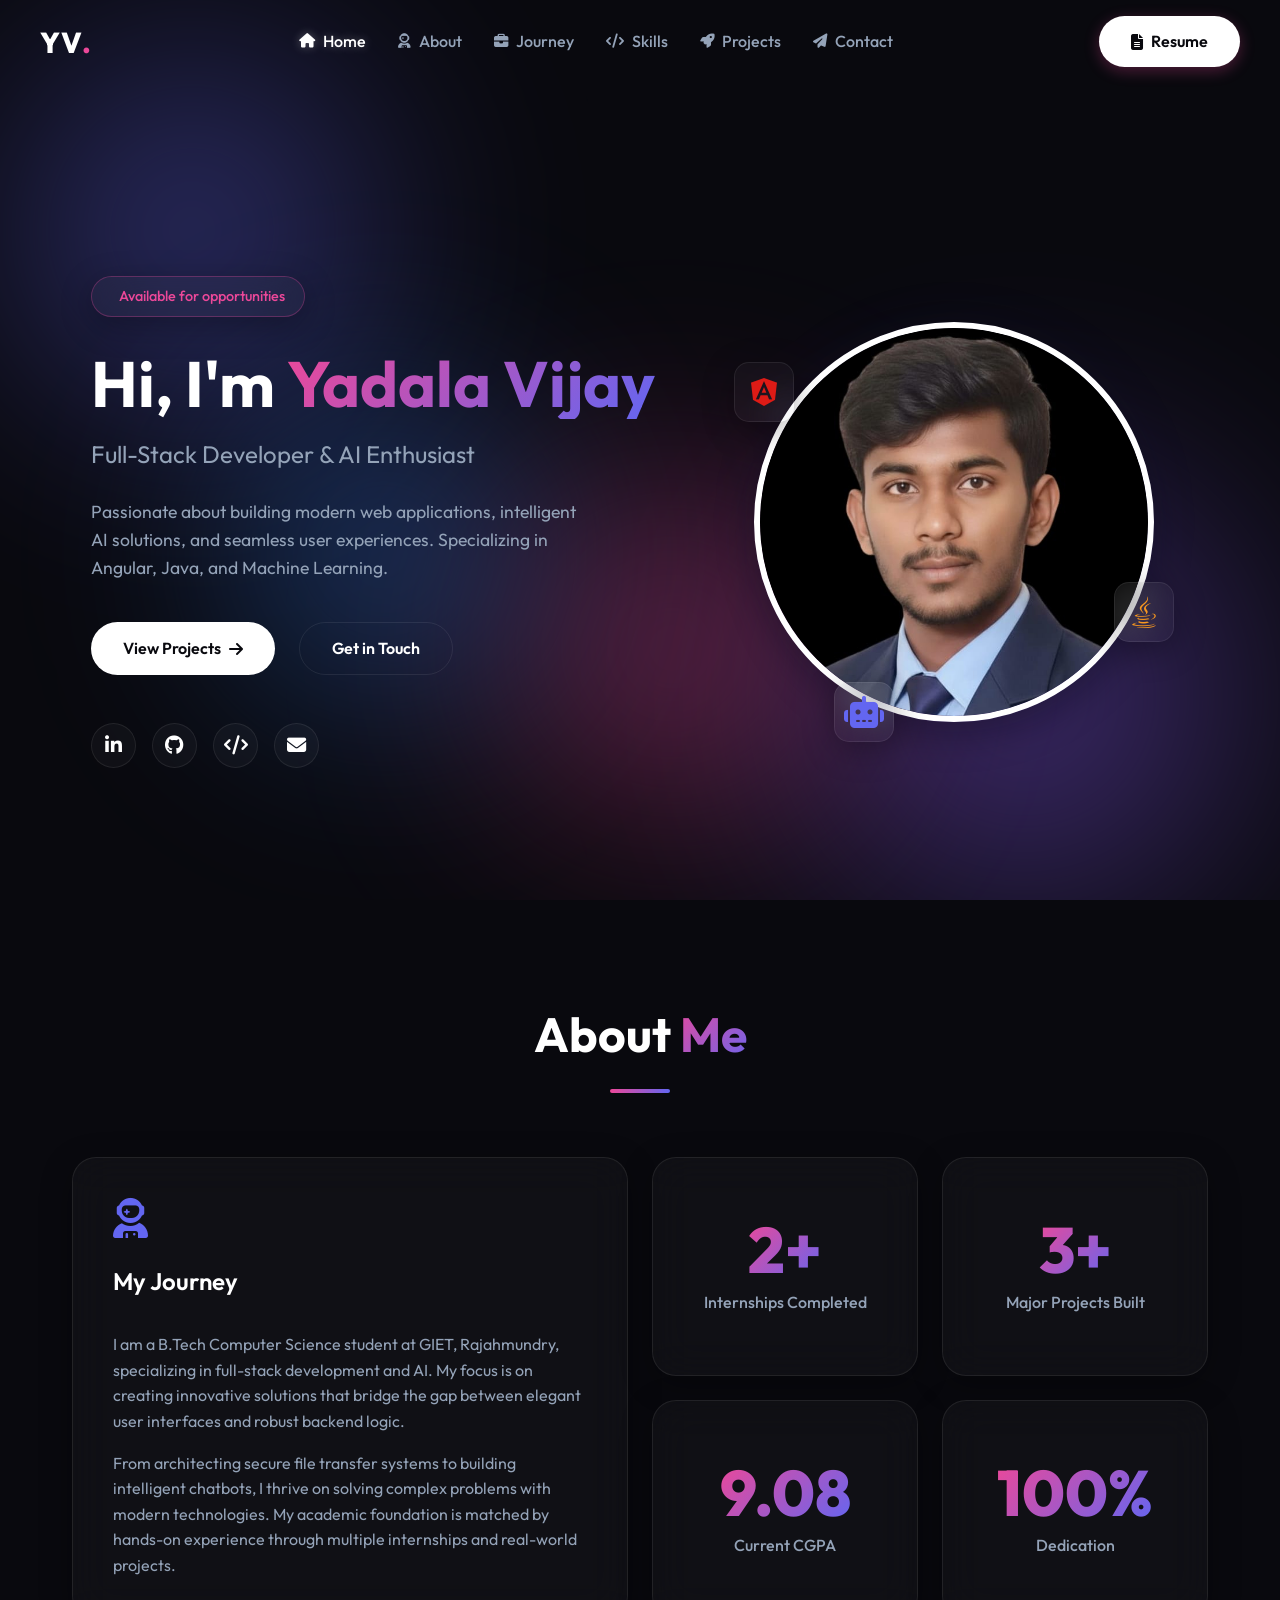
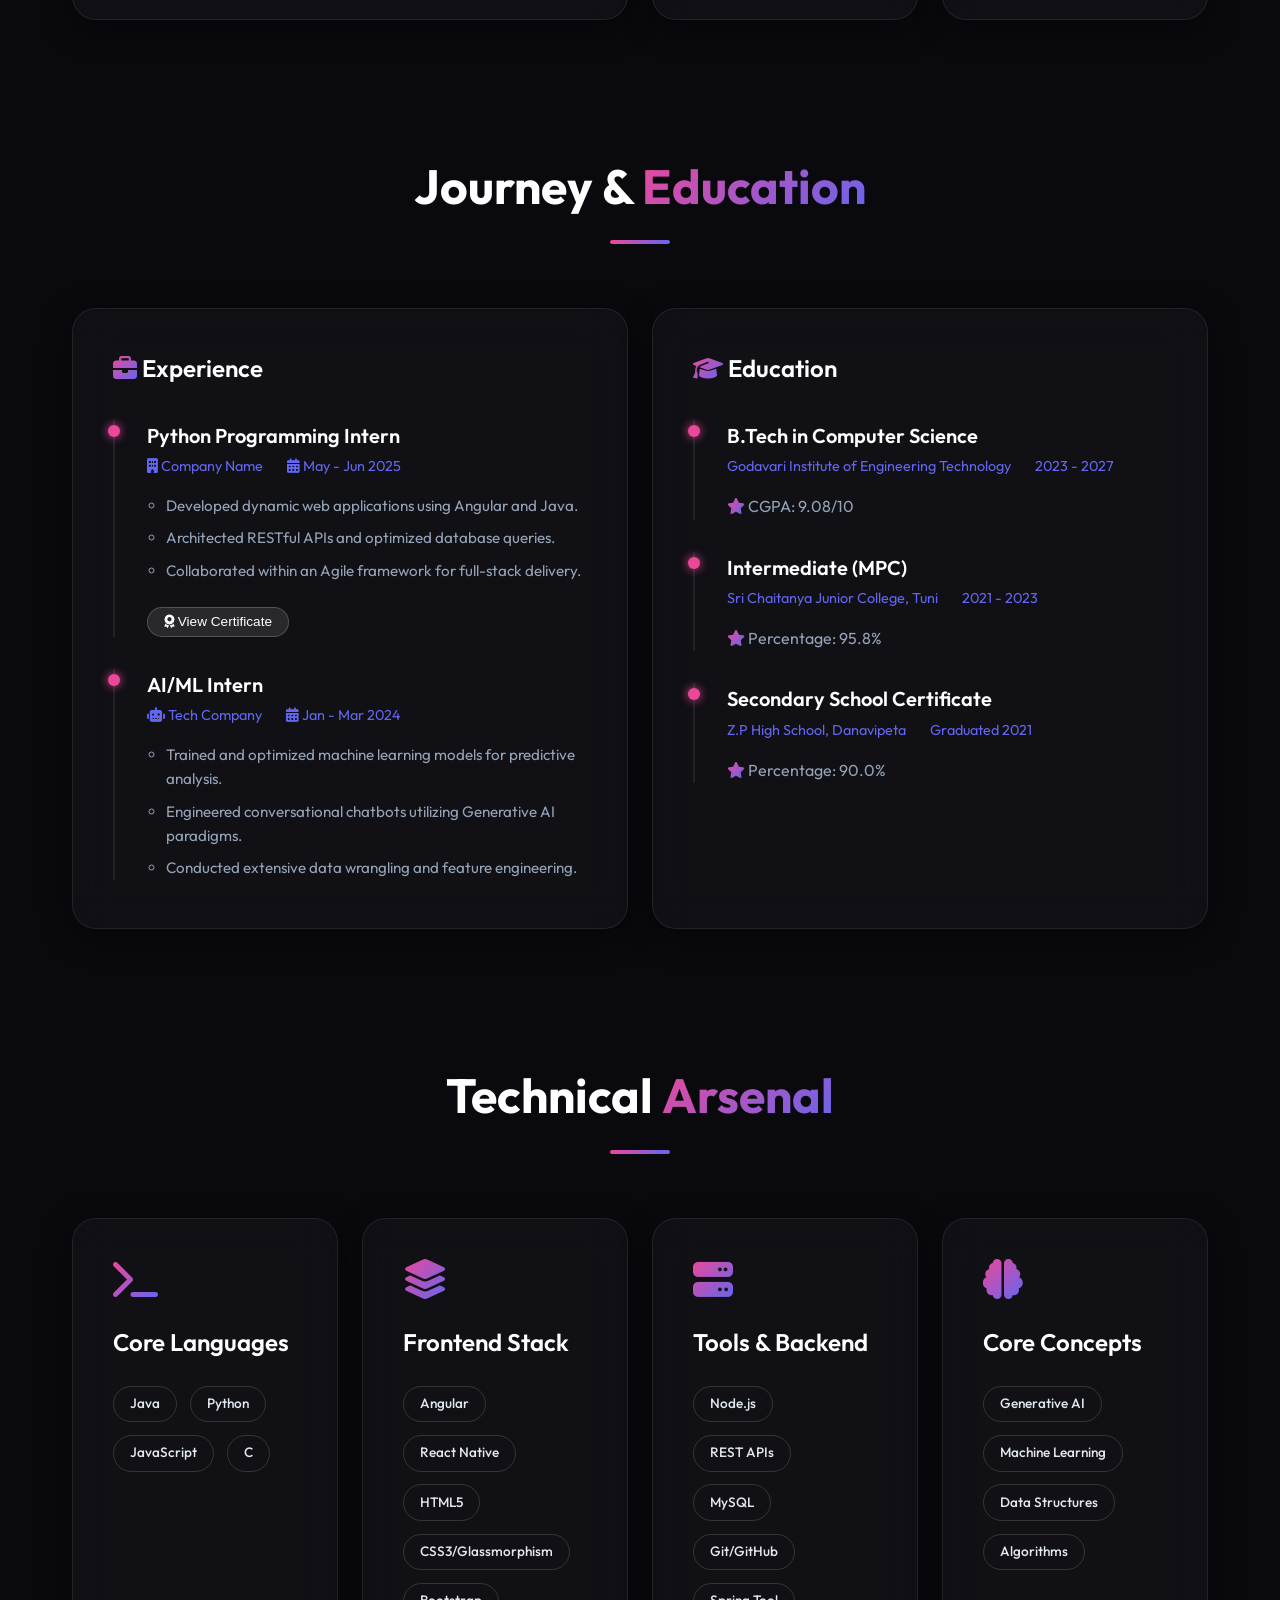
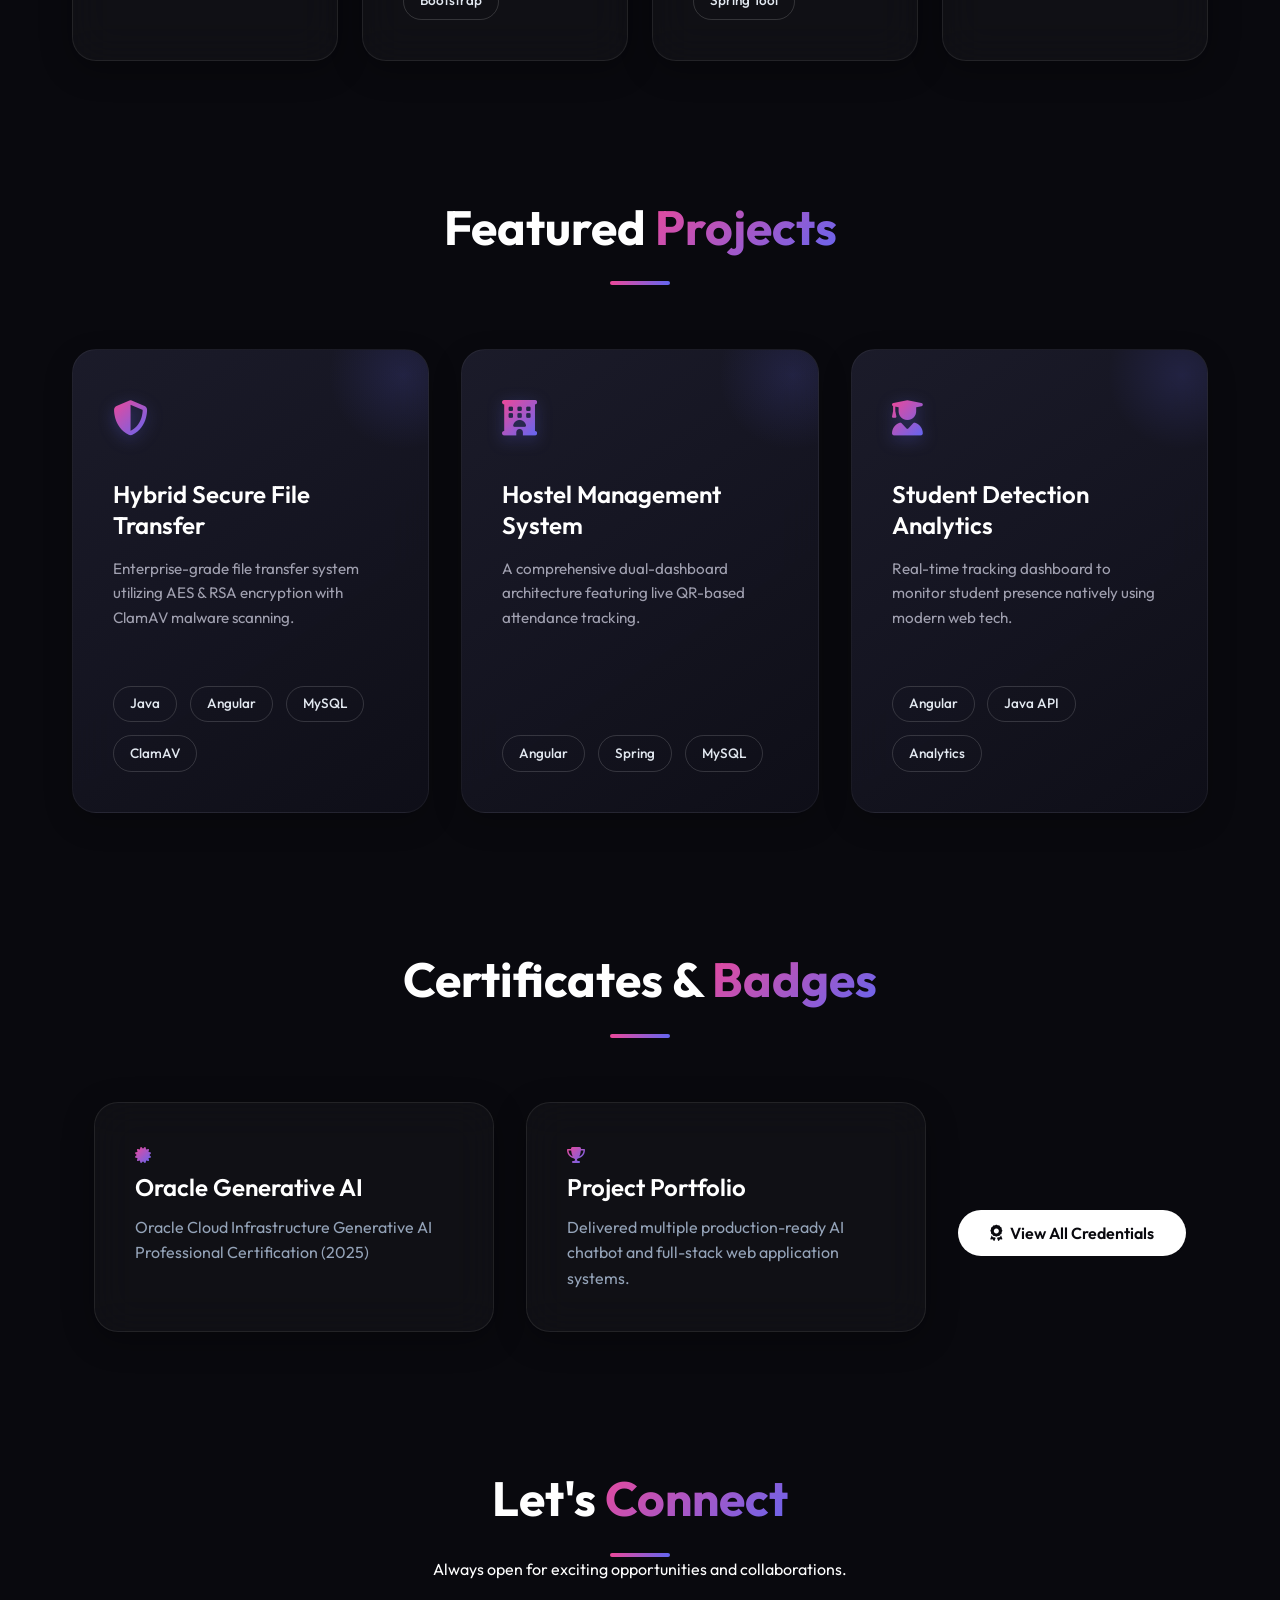
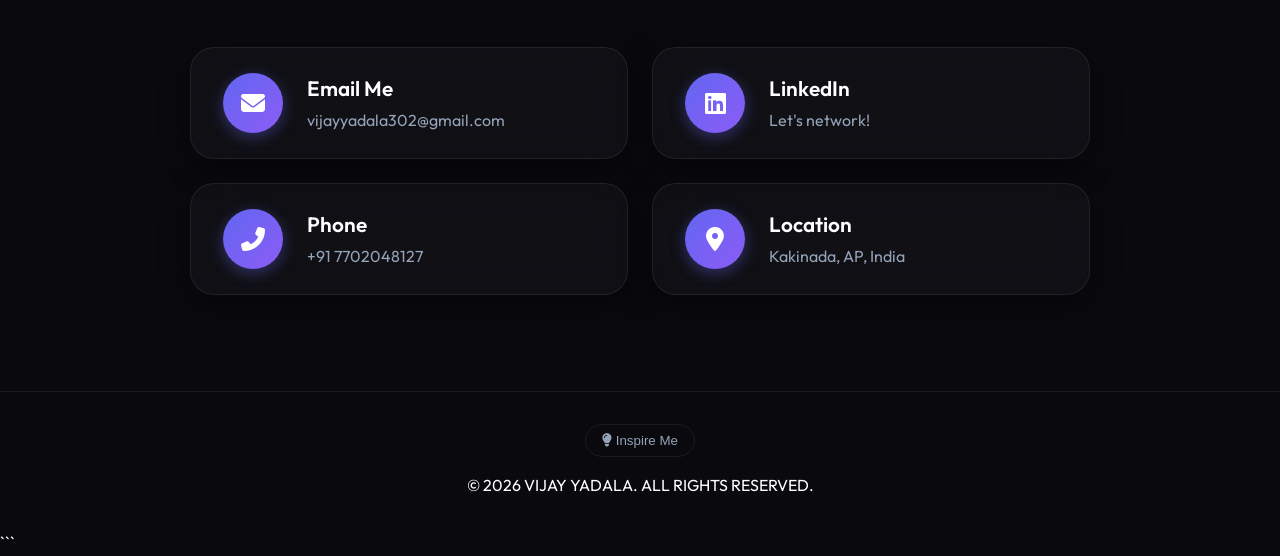
==== commit fcde78b9: "first commit" ====
--- a/index.html
+++ b/index.html
@@ -16,6 +16,18 @@
 </head>
 
 <body>
+    <!-- Welcome Splash Screen -->
+    <div id="splash-screen">
+        <h1 class="splash-welcome">
+            <span style="--delay: 0.1s">W</span>
+            <span style="--delay: 0.2s">E</span>
+            <span style="--delay: 0.3s">L</span>
+            <span style="--delay: 0.4s">C</span>
+            <span style="--delay: 0.5s">O</span>
+            <span style="--delay: 0.6s">M</span>
+            <span style="--delay: 0.7s">E</span>
+        </h1>
+    </div>
     <!-- Animated Mesh Background -->
     <div class="mesh-bg">
         <div class="mesh-blob blob-1"></div>
@@ -91,8 +103,8 @@
                         aria-label="GitHub" class="glass-icon">
                         <i class="fab fa-github"></i>
                     </a>
-                    <a href="https://leetcode.com/" target="_blank" rel="noopener noreferrer" aria-label="LeetCode"
-                        class="glass-icon">
+                    <a href="https://leetcode.com/u/yadala_vijay/" target="_blank" rel="noopener noreferrer"
+                        aria-label="LeetCode" class="glass-icon">
                         <i class="fa-solid fa-code"></i>
                     </a>
                     <a href="mailto:vijayyadala302@gmail.com" aria-label="Email" class="glass-icon">
--- a/style.css
+++ b/style.css
@@ -1017,6 +1017,73 @@
 
 /* 
  * ==========================================
+ * SPLASH SCREEN
+ * ==========================================
+ */
+#splash-screen {
+    position: fixed;
+    top: 0;
+    left: 0;
+    width: 100vw;
+    height: 100vh;
+    background-color: var(--bg-base);
+    z-index: 9999;
+    display: flex;
+    justify-content: center;
+    align-items: center;
+    transition: opacity 0.8s ease, visibility 0.8s ease;
+}
+
+#splash-screen.hidden {
+    opacity: 0;
+    visibility: hidden;
+    pointer-events: none;
+}
+
+.splash-welcome {
+    font-size: 5rem;
+    font-weight: 900;
+    letter-spacing: 0.5rem;
+    display: flex;
+    gap: 0.5rem;
+}
+
+.splash-welcome span {
+    display: inline-block;
+    background: linear-gradient(135deg, #FFD700 0%, #FF8C00 100%);
+    -webkit-background-clip: text;
+    background-clip: text;
+    -webkit-text-fill-color: transparent;
+    filter: drop-shadow(0px 8px 15px rgba(255, 140, 0, 0.4)) drop-shadow(0px -2px 4px rgba(255, 215, 0, 0.6));
+    transform: translateY(-100vh);
+    opacity: 0;
+    animation: dropBounce 1.5s cubic-bezier(0.28, 0.84, 0.42, 1) forwards;
+    animation-delay: var(--delay);
+}
+
+@keyframes dropBounce {
+    0% {
+        transform: translateY(-100vh);
+        opacity: 0;
+    }
+
+    60% {
+        transform: translateY(20px) scaleY(0.9);
+        opacity: 1;
+    }
+
+    80% {
+        transform: translateY(-10px) scaleY(1.05);
+    }
+
+    100% {
+        transform: translateY(0) scaleY(1);
+        opacity: 1;
+    }
+}
+
+/* 
+ * ==========================================
  * RESPONSIVE DESIGN
  * ==========================================
  */
@@ -1039,6 +1106,10 @@
 }
 
 @media (max-width: 768px) {
+    .splash-welcome {
+        font-size: 3.5rem;
+        letter-spacing: 0.2rem;
+    }
 
     .menu-items,
     .resume-btn {
@@ -1107,8 +1178,26 @@
 }
 
 @media (max-width: 640px) {
+    .splash-welcome {
+        font-size: 2.5rem;
+        letter-spacing: 0.1rem;
+    }
+
+    .splash-welcome span {
+        margin: 0 -2px;
+        /* Pull letters slightly closer on very small screens */
+    }
+
     .bento-grid {
         grid-template-columns: 1fr;
+    }
+
+    /* Further mobile adjustments for really tiny screens */
+    @media (max-width: 380px) {
+        .splash-welcome {
+            font-size: 2rem;
+            letter-spacing: 0rem;
+        }
     }
 
     .span-2,
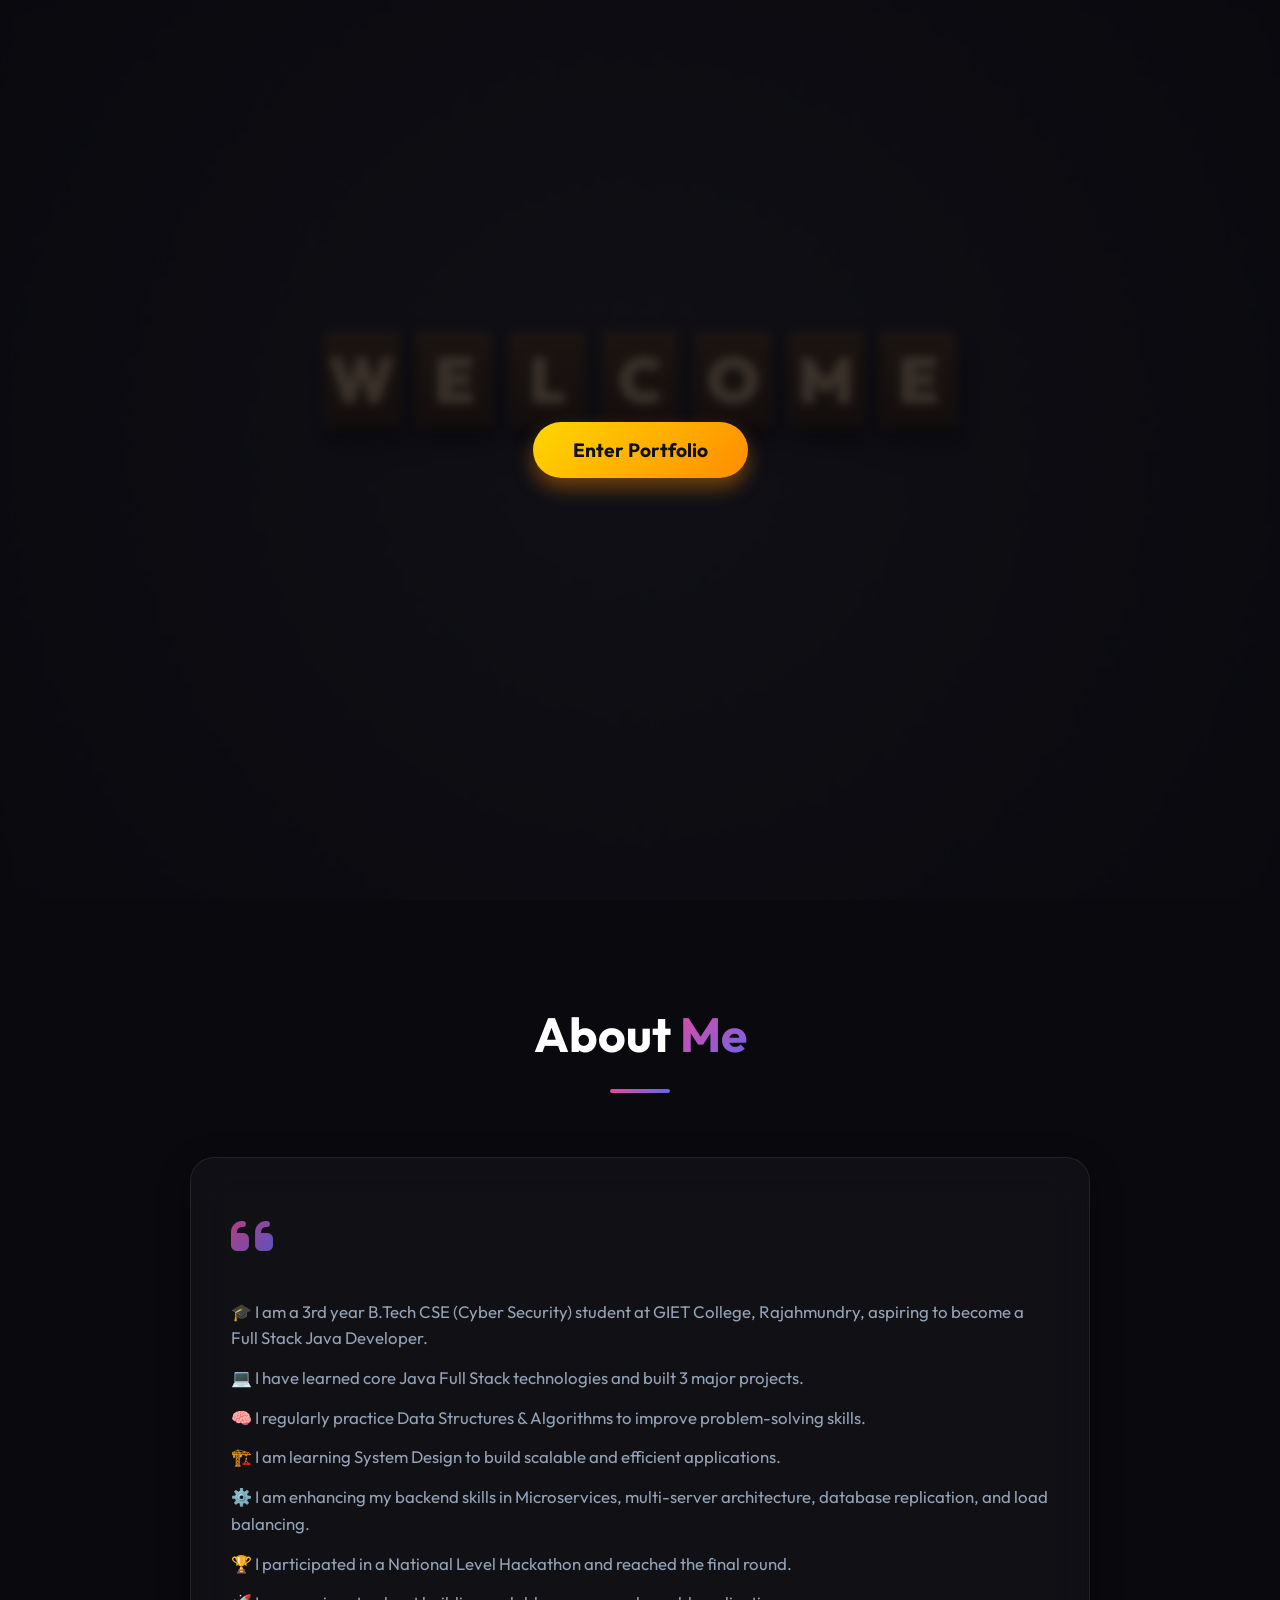
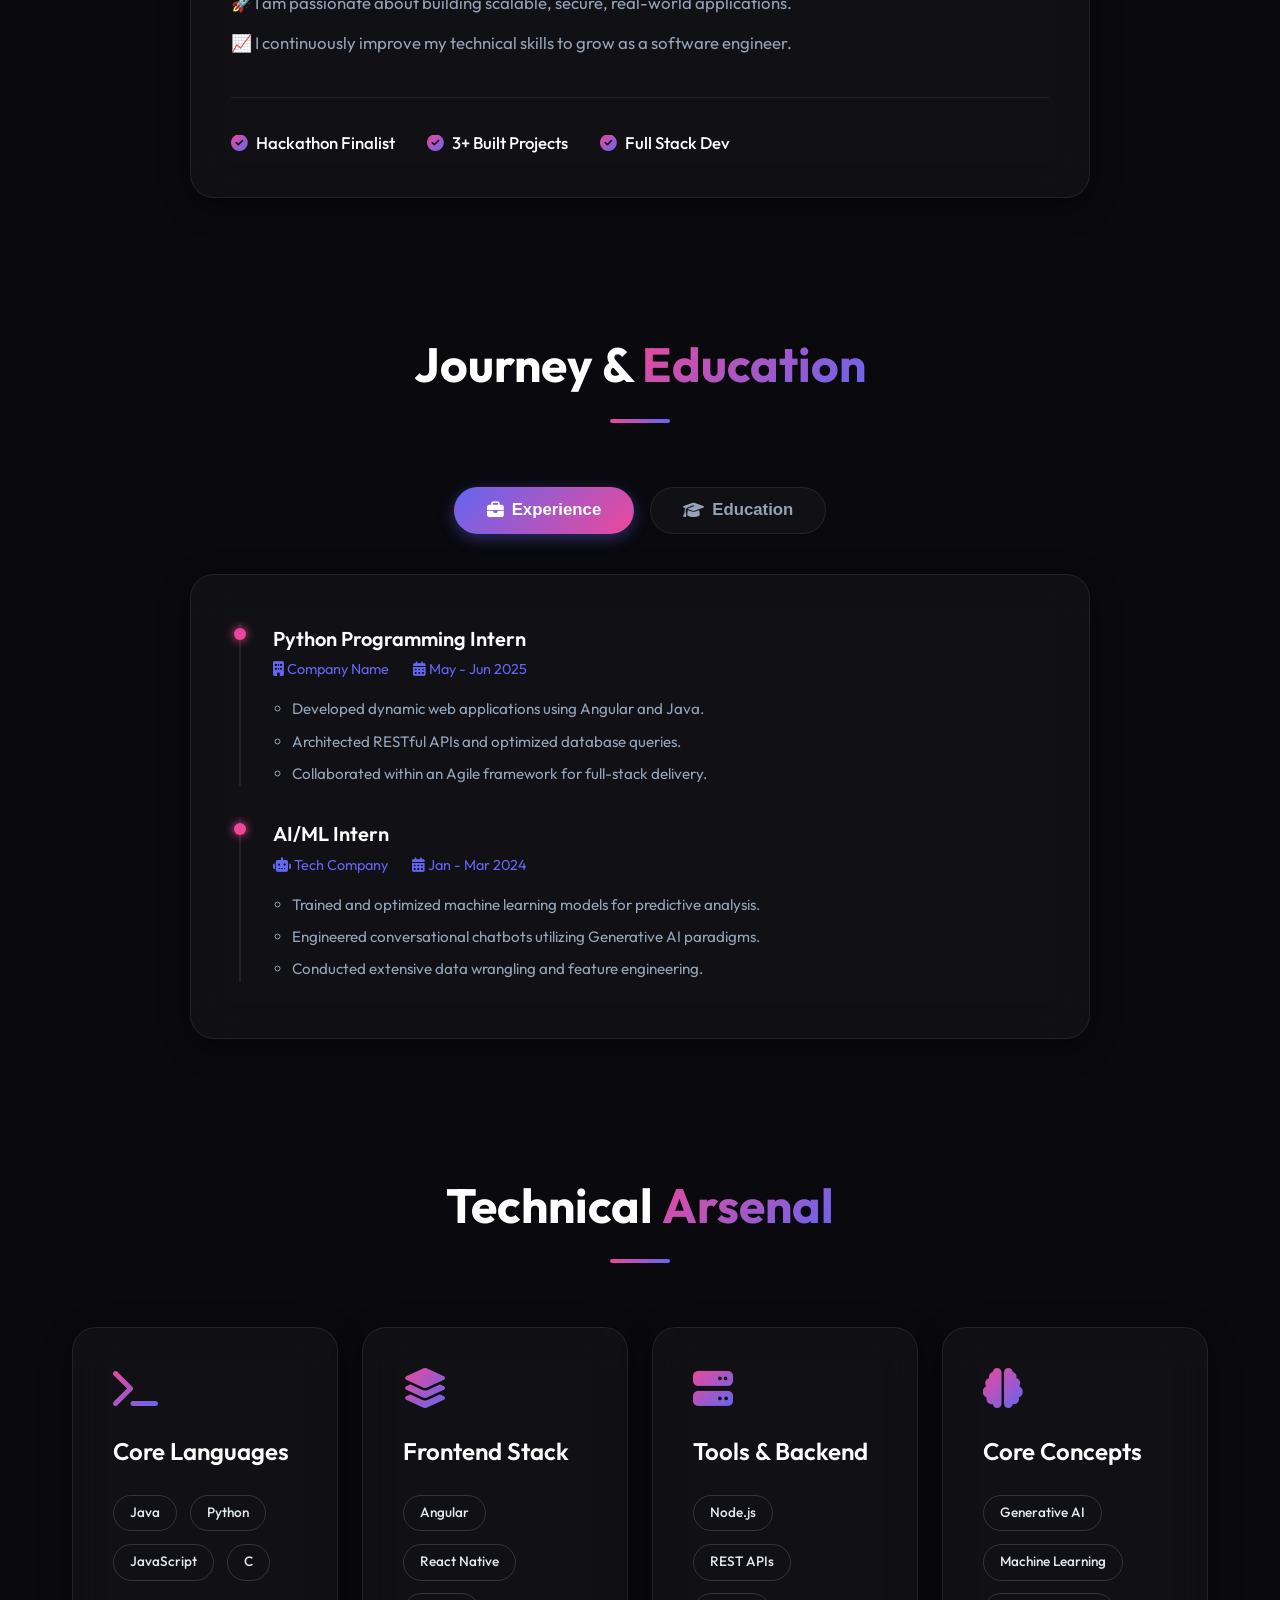
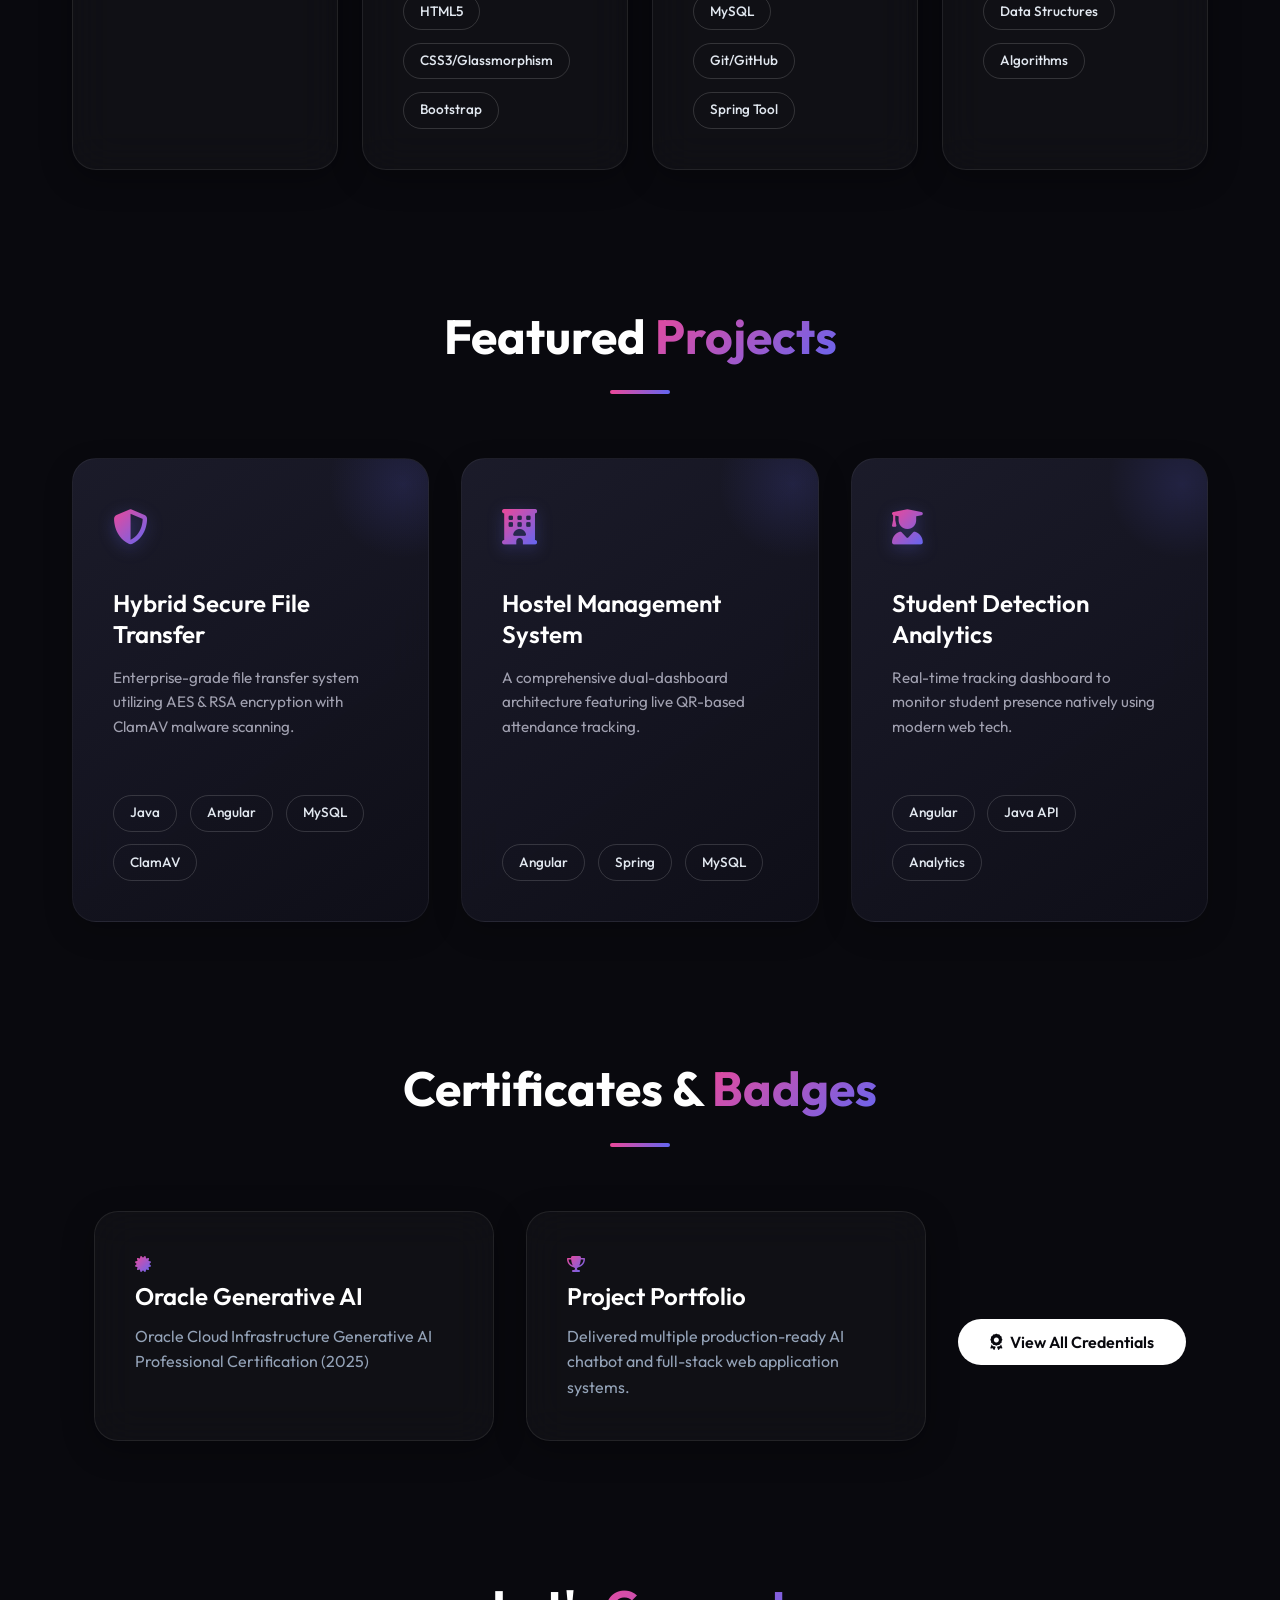
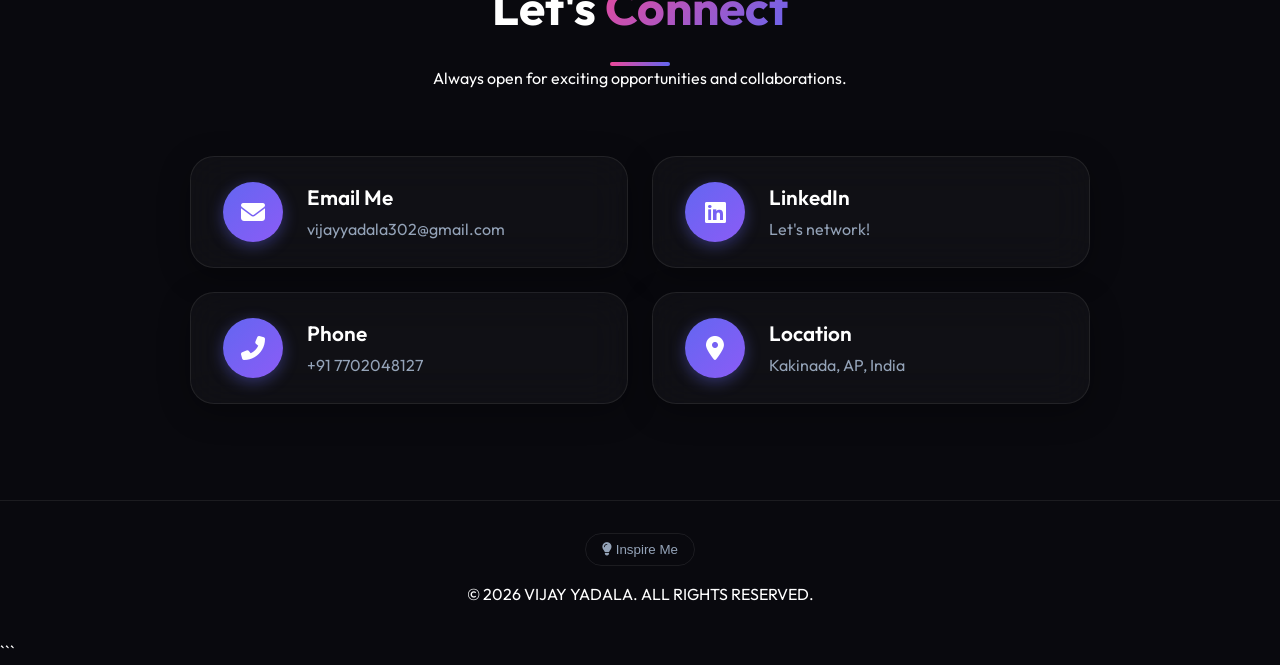
==== commit de99aeba: "first commit" ====
--- a/index.html
+++ b/index.html
@@ -18,15 +18,23 @@
 <body>
     <!-- Welcome Splash Screen -->
     <div id="splash-screen">
-        <h1 class="splash-welcome">
-            <span style="--delay: 0.1s">W</span>
-            <span style="--delay: 0.2s">E</span>
-            <span style="--delay: 0.3s">L</span>
-            <span style="--delay: 0.4s">C</span>
-            <span style="--delay: 0.5s">O</span>
-            <span style="--delay: 0.6s">M</span>
-            <span style="--delay: 0.7s">E</span>
-        </h1>
+        <div id="start-overlay" class="start-overlay">
+            <button id="start-btn" class="btn">Enter Portfolio</button>
+        </div>
+        <div class="wood-welcome-container" id="wood-welcome-container">
+            <h1 class="splash-welcome animated-letters">
+                <span class="wooden-block" style="--drop-delay: 0.1s">W</span>
+                <span class="wooden-block" style="--drop-delay: 0.3s">E</span>
+                <span class="wooden-block" style="--drop-delay: 0.5s">L</span>
+                <span class="wooden-block" style="--drop-delay: 0.7s">C</span>
+                <span class="wooden-block" style="--drop-delay: 0.9s">O</span>
+                <span class="wooden-block" style="--drop-delay: 1.1s">M</span>
+                <span class="wooden-block" style="--drop-delay: 1.3s">E</span>
+            </h1>
+            <div class="wooden-plank" id="greeting-plank">
+                <span id="dynamic-greeting">Greeting</span>
+            </div>
+        </div>
     </div>
     <!-- Animated Mesh Background -->
     <div class="mesh-bg">
@@ -140,44 +148,34 @@
                 <div class="header-line"></div>
             </div>
 
-            <div class="bento-grid">
-                <!-- Main Bio -->
-                <div class="glass-card bento-item span-2 span-2-row fade-up delay-1">
-                    <div class="card-icon"><i class="fas fa-user-astronaut"></i></div>
-                    <h3>My Journey</h3>
-                    <p class="mt-4 text-glow">
-                        I am a B.Tech Computer Science student at GIET, Rajahmundry, specializing in full-stack
-                        development and AI.
-                        My focus is on creating innovative solutions that bridge the gap between elegant user interfaces
-                        and robust backend logic.
-                    </p>
-                    <p class="mt-3 text-glow">
-                        From architecting secure file transfer systems to building intelligent chatbots, I thrive on
-                        solving complex problems with modern technologies.
-                        My academic foundation is matched by hands-on experience through multiple internships and
-                        real-world projects.
-                    </p>
-                </div>
-
-                <!-- Quick Stats -->
-                <div class="glass-card bento-item stat-card center-content fade-up delay-2">
-                    <div class="stat-number text-gradient">2+</div>
-                    <div class="stat-label">Internships Completed</div>
-                </div>
-
-                <div class="glass-card bento-item stat-card center-content fade-up delay-3">
-                    <div class="stat-number text-gradient">3+</div>
-                    <div class="stat-label">Major Projects Built</div>
-                </div>
-
-                <div class="glass-card bento-item stat-card center-content fade-up delay-4">
-                    <div class="stat-number text-gradient">9.08</div>
-                    <div class="stat-label">Current CGPA</div>
-                </div>
-
-                <div class="glass-card bento-item stat-card center-content fade-up delay-5">
-                    <div class="stat-number text-gradient">100%</div>
-                    <div class="stat-label">Dedication</div>
+            <div class="about-clean fade-up delay-1">
+                <div class="glass-card about-content">
+                    <div class="about-icon">
+                        <i class="fas fa-quote-left text-gradient"></i>
+                    </div>
+                    <div class="about-bullets">
+                        <p>🎓 I am a 3rd year B.Tech CSE (Cyber Security) student at GIET College, Rajahmundry, aspiring
+                            to become a Full Stack Java Developer.</p>
+                        <p>💻 I have learned core Java Full Stack technologies and built 3 major projects.</p>
+                        <p>🧠 I regularly practice Data Structures & Algorithms to improve problem-solving skills.</p>
+                        <p>🏗️ I am learning System Design to build scalable and efficient applications.</p>
+                        <p>⚙️ I am enhancing my backend skills in Microservices, multi-server architecture, database
+                            replication, and load balancing.</p>
+                        <p>🏆 I participated in a National Level Hackathon and reached the final round.</p>
+                        <p>🚀 I am passionate about building scalable, secure, real-world applications.</p>
+                        <p>📈 I continuously improve my technical skills to grow as a software engineer.</p>
+                    </div>
+                    <div class="about-highlights">
+                        <div class="highlight-item">
+                            <i class="fas fa-check-circle text-gradient"></i> <span>Hackathon Finalist</span>
+                        </div>
+                        <div class="highlight-item">
+                            <i class="fas fa-check-circle text-gradient"></i> <span>3+ Built Projects</span>
+                        </div>
+                        <div class="highlight-item">
+                            <i class="fas fa-check-circle text-gradient"></i> <span>Full Stack Dev</span>
+                        </div>
+                    </div>
                 </div>
             </div>
         </div>
@@ -191,11 +189,18 @@
                 <div class="header-line"></div>
             </div>
 
-            <div class="bento-grid">
+            <div class="timeline-tabs fade-up delay-1">
+                <button class="tab-btn active" onclick="switchTab('exp', this)">
+                    <i class="fas fa-briefcase"></i> Experience
+                </button>
+                <button class="tab-btn" onclick="switchTab('edu', this)">
+                    <i class="fas fa-graduation-cap"></i> Education
+                </button>
+            </div>
+
+            <div class="glass-card clean-timeline-card fade-up delay-2">
                 <!-- Experience Lane -->
-                <div class="glass-card bento-item span-2 fade-up delay-1 timeline-container">
-                    <h3 class="timeline-title"><i class="fas fa-briefcase text-gradient"></i> Experience</h3>
-
+                <div id="tab-exp" class="timeline-lane active timeline-container">
                     <div class="timeline-item">
                         <div class="timeline-dot"></div>
                         <div class="timeline-content">
@@ -209,9 +214,6 @@
                                 <li>Architected RESTful APIs and optimized database queries.</li>
                                 <li>Collaborated within an Agile framework for full-stack delivery.</li>
                             </ul>
-                            <button class="btn-micro mt-3" onclick="openCertificate('python')">
-                                <i class="fas fa-award"></i> View Certificate
-                            </button>
                         </div>
                     </div>
 
@@ -233,9 +235,7 @@
                 </div>
 
                 <!-- Education Lane -->
-                <div class="glass-card bento-item span-2 fade-up delay-2 timeline-container">
-                    <h3 class="timeline-title"><i class="fas fa-graduation-cap text-gradient"></i> Education</h3>
-
+                <div id="tab-edu" class="timeline-lane timeline-container">
                     <div class="timeline-item">
                         <div class="timeline-dot"></div>
                         <div class="timeline-content">
@@ -483,29 +483,38 @@
             </div>
             <div class="modal-body bento-grid no-gap-mobile">
                 <div class="glass-card bento-item hover-glow mini-cert">
-                    <i class="fas fa-robot text-gradient fa-3x mb-3"></i>
-                    <h4>Oracle Gen AI</h4>
-                    <a href="javascript:void(0)" onclick="openDocumentViewer('oracle AI.pdf', 'Oracle Gen AI')"
-                        class="btn-micro mt-2">View</a>
+                    <i class="fas fa-robot text-gradient fa-3x"></i>
+                    <div class="mini-cert-content">
+                        <h4>Oracle Gen AI</h4>
+                        <a href="javascript:void(0)" onclick="openDocumentViewer('oracle AI.pdf', 'Oracle Gen AI')"
+                            class="btn-micro mt-1">View Credential</a>
+                    </div>
                 </div>
                 <div class="glass-card bento-item hover-glow mini-cert">
-                    <i class="fab fa-java text-gradient fa-3x mb-3"></i>
-                    <h4>NPTEL Java</h4>
-                    <a href="javascript:void(0)" onclick="openDocumentViewer('Programming in Java.pdf', 'NPTEL Java')"
-                        class="btn-micro mt-2">View</a>
+                    <i class="fab fa-java text-gradient fa-3x"></i>
+                    <div class="mini-cert-content">
+                        <h4>NPTEL Java</h4>
+                        <a href="javascript:void(0)"
+                            onclick="openDocumentViewer('Programming in Java.pdf', 'NPTEL Java')"
+                            class="btn-micro mt-1">View Credential</a>
+                    </div>
                 </div>
                 <div class="glass-card bento-item hover-glow mini-cert">
-                    <i class="fas fa-paper-plane text-gradient fa-3x mb-3"></i>
-                    <h4>Postman API</h4>
-                    <a href="javascript:void(0)"
-                        onclick="openDocumentViewer('Postman - Postman API Fundamentals Student Expert - 2025-10-10.png', 'Postman API')"
-                        class="btn-micro mt-2">View</a>
+                    <i class="fas fa-paper-plane text-gradient fa-3x"></i>
+                    <div class="mini-cert-content">
+                        <h4>Postman API</h4>
+                        <a href="javascript:void(0)"
+                            onclick="openDocumentViewer('Postman - Postman API Fundamentals Student Expert - 2025-10-10.png', 'Postman API')"
+                            class="btn-micro mt-1">View Credential</a>
+                    </div>
                 </div>
                 <div class="glass-card bento-item hover-glow mini-cert">
-                    <i class="fab fa-network-wired text-gradient fa-3x mb-3"></i>
-                    <h4>Cisco Cyber</h4>
-                    <a href="javascript:void(0)" onclick="openDocumentViewer('cisco1.pdf', 'Cisco Cyber')"
-                        class="btn-micro mt-2">View</a>
+                    <i class="fab fa-network-wired text-gradient fa-3x"></i>
+                    <div class="mini-cert-content">
+                        <h4>Cisco Cyber</h4>
+                        <a href="javascript:void(0)" onclick="openDocumentViewer('cisco1.pdf', 'Cisco Cyber')"
+                            class="btn-micro mt-1">View Credential</a>
+                    </div>
                 </div>
             </div>
         </div>
--- a/style.css
+++ b/style.css
@@ -885,6 +885,9 @@
     max-width: 800px;
     padding: 2rem;
     animation: zoomIn 0.3s ease;
+    max-height: 90vh;
+    display: flex;
+    flex-direction: column;
 }
 
 @keyframes zoomIn {
@@ -915,12 +918,61 @@
     display: flex;
     justify-content: space-between;
     align-items: center;
-    margin-bottom: 2rem;
+    margin-bottom: 1.5rem;
+    padding-bottom: 1rem;
+    border-bottom: 1px solid var(--glass-border);
+}
+
+.modal-body {
+    overflow-y: auto;
+    padding-right: 0.5rem;
+    /* For scrollbar breathing room */
+}
+
+/* Custom Scrollbar for Modal */
+.modal-body::-webkit-scrollbar {
+    width: 8px;
+}
+
+.modal-body::-webkit-scrollbar-track {
+    background: rgba(255, 255, 255, 0.05);
+    border-radius: 10px;
+}
+
+.modal-body::-webkit-scrollbar-thumb {
+    background: var(--glass-border-hover);
+    border-radius: 10px;
+}
+
+.modal-body.bento-grid {
+    display: flex;
+    flex-direction: column;
+    gap: 1.5rem;
 }
 
 .mini-cert {
+    display: flex;
+    align-items: center;
+    justify-content: flex-start;
+    padding: 1.5rem 2rem;
+    gap: 2rem;
+    text-align: left;
+}
+
+.mini-cert i {
+    font-size: 2.5rem;
+    margin-bottom: 0 !important;
+    width: 50px;
     text-align: center;
-    padding: 1.5rem;
+}
+
+.mini-cert-content {
+    flex-grow: 1;
+}
+
+.mini-cert h4 {
+    font-size: 1.25rem;
+    margin-bottom: 0.5rem;
 }
 
 .toast {
@@ -1017,7 +1069,7 @@
 
 /* 
  * ==========================================
- * SPLASH SCREEN
+ * CINEMATIC WOODEN SPLASH SCREEN
  * ==========================================
  */
 #splash-screen {
@@ -1026,12 +1078,25 @@
     left: 0;
     width: 100vw;
     height: 100vh;
-    background-color: var(--bg-base);
+    background: radial-gradient(circle at center, #2a2a35 0%, #09090e 100%);
     z-index: 9999;
     display: flex;
     justify-content: center;
     align-items: center;
-    transition: opacity 0.8s ease, visibility 0.8s ease;
+    transition: opacity 1s ease, visibility 1s ease;
+    overflow: hidden;
+}
+
+#splash-screen::after {
+    content: '';
+    position: absolute;
+    top: 0;
+    left: 0;
+    right: 0;
+    bottom: 0;
+    background: url('data:image/svg+xml;utf8,<svg viewBox="0 0 200 200" xmlns="http://www.w3.org/2000/svg"><filter id="noiseFilter"><feTurbulence type="fractalNoise" baseFrequency="0.65" numOctaves="3" stitchTiles="stitch"/></filter><rect width="100%" height="100%" filter="url(%23noiseFilter)"/></svg>');
+    opacity: 0.05;
+    pointer-events: none;
 }
 
 #splash-screen.hidden {
@@ -1040,46 +1105,366 @@
     pointer-events: none;
 }
 
-.splash-welcome {
-    font-size: 5rem;
+.start-overlay {
+    position: absolute;
+    inset: 0;
+    z-index: 10;
+    display: flex;
+    justify-content: center;
+    align-items: center;
+    background: rgba(9, 9, 14, 0.8);
+    backdrop-filter: blur(5px);
+    transition: opacity 0.5s ease;
+}
+
+.start-overlay.hidden {
+    opacity: 0;
+    pointer-events: none;
+}
+
+#start-btn {
+    font-size: 1.2rem;
+    padding: 1rem 2.5rem;
+    background: linear-gradient(135deg, #FFD700 0%, #FF8C00 100%);
+    border: none;
+    border-radius: 30px;
+    color: #111;
+    font-weight: 700;
+    cursor: pointer;
+    box-shadow: 0 10px 20px rgba(255, 140, 0, 0.4);
+    transition: transform 0.3s ease, box-shadow 0.3s ease;
+}
+
+#start-btn:hover {
+    transform: scale(1.05);
+    box-shadow: 0 15px 25px rgba(255, 140, 0, 0.6);
+}
+
+.wood-welcome-container {
+    display: flex;
+    flex-direction: column;
+    align-items: center;
+    gap: 2rem;
+    position: relative;
+    z-index: 2;
+}
+
+.animated-letters {
+    display: flex;
+    gap: 0.8rem;
+    perspective: 1000px;
+}
+
+.wooden-block {
+    display: flex;
+    justify-content: center;
+    align-items: center;
+    width: 80px;
+    height: 100px;
+    font-size: 4rem;
     font-weight: 900;
-    letter-spacing: 0.5rem;
-    display: flex;
+    font-family: 'Outfit', sans-serif;
+    color: #ffd299;
+
+    /* Intricate carved wood text effect */
+    text-shadow:
+        1px 1px 2px rgba(255, 255, 255, 0.1),
+        -1px -1px 2px rgba(0, 0, 0, 0.8),
+        inset 1px 1px 5px rgba(0, 0, 0, 0.5);
+
+    /* Procedural wood texture approximation */
+    background:
+        linear-gradient(rgba(101, 67, 33, 0.9), rgba(58, 35, 12, 0.95)),
+        repeating-linear-gradient(45deg,
+            transparent,
+            transparent 10px,
+            rgba(0, 0, 0, 0.1) 10px,
+            rgba(0, 0, 0, 0.1) 20px),
+        #5c3a21;
+
+    border-radius: 8px;
+    box-shadow:
+        inset 0px 2px 5px rgba(255, 255, 255, 0.2),
+        inset 0px -2px 5px rgba(0, 0, 0, 0.5),
+        5px 15px 25px rgba(0, 0, 0, 0.6),
+        0px 5px 10px rgba(0, 0, 0, 0.4);
+
+    border: 1px solid #3d2314;
+
+    transform: translateY(-120vh) rotateX(45deg);
+    opacity: 0;
+    animation: woodenDrop 1.2s cubic-bezier(0.5, 0, 0.75, 0) forwards;
+    animation-delay: var(--drop-delay);
+    animation-play-state: paused;
+}
+
+#splash-screen.is-playing .wooden-block {
+    animation-play-state: running;
+}
+
+@keyframes woodenDrop {
+    0% {
+        transform: translateY(-120vh) rotateX(45deg);
+        opacity: 0;
+    }
+
+    60% {
+        transform: translateY(0) rotateX(0deg);
+        opacity: 1;
+        /* Simulate heavy impact squish */
+        height: 80px;
+        margin-top: 20px;
+    }
+
+    70% {
+        transform: translateY(-30px);
+        height: 100px;
+        margin-top: 0;
+    }
+
+    85% {
+        transform: translateY(0);
+        height: 95px;
+        margin-top: 5px;
+    }
+
+    92% {
+        transform: translateY(-10px);
+        height: 100px;
+        margin-top: 0;
+    }
+
+    100% {
+        transform: translateY(0) rotateX(0deg);
+        opacity: 1;
+        height: 100px;
+        margin-top: 0;
+    }
+}
+
+.wooden-plank {
+    padding: 1.5rem 4rem;
+    background: linear-gradient(180deg, #4a2e1b 0%, #2f1b0c 100%);
+    border-radius: 12px;
+    border: 2px solid #1a0f07;
+    border-top-color: #6b452a;
+    box-shadow:
+        inset 0 2px 20px rgba(0, 0, 0, 0.5),
+        0 15px 30px rgba(0, 0, 0, 0.8);
+    position: relative;
+    opacity: 0;
+    transform: scale(0.9) translateY(20px);
+    transition: opacity 1s ease, transform 1s cubic-bezier(0.175, 0.885, 0.32, 1.275);
+}
+
+.wooden-plank::before {
+    content: '';
+    position: absolute;
+    top: 5px;
+    left: 5px;
+    right: 5px;
+    bottom: 5px;
+    border: 1px solid rgba(255, 255, 255, 0.05);
+    border-radius: 8px;
+    pointer-events: none;
+}
+
+.wooden-plank.reveal {
+    opacity: 1;
+    transform: scale(1) translateY(0);
+}
+
+#dynamic-greeting {
+    font-size: 2.2rem;
+    font-weight: 700;
+    letter-spacing: 2px;
+    color: #ffdeb3;
+    text-shadow:
+        -1px -1px 2px rgba(0, 0, 0, 0.8),
+        1px 1px 1px rgba(255, 255, 255, 0.1);
+    font-family: 'Outfit', sans-serif;
+}
+
+@media (max-width: 768px) {
+    .wooden-block {
+        width: 45px;
+        height: 60px;
+        font-size: 2.5rem;
+    }
+
+    @keyframes woodenDrop {
+        0% {
+            transform: translateY(-120vh);
+            opacity: 0;
+        }
+
+        60% {
+            transform: translateY(0);
+            opacity: 1;
+            height: 50px;
+            margin-top: 10px;
+        }
+
+        70% {
+            transform: translateY(-20px);
+            height: 60px;
+            margin-top: 0;
+        }
+
+        85% {
+            transform: translateY(0);
+            height: 58px;
+            margin-top: 2px;
+        }
+
+        92% {
+            transform: translateY(-5px);
+            height: 60px;
+            margin-top: 0;
+        }
+
+        100% {
+            transform: translateY(0);
+            opacity: 1;
+            height: 60px;
+            margin-top: 0;
+        }
+    }
+
+    #dynamic-greeting {
+        font-size: 1.5rem;
+    }
+
+    .wooden-plank {
+        padding: 1rem 2rem;
+    }
+}
+
+/* 
+ * ==========================================
+ * ABOUT CLEAN & TIMELINE TABS
+ * ==========================================
+ */
+.about-clean {
+    max-width: 900px;
+    margin: 0 auto;
+}
+
+.about-content {
+    padding: 2.5rem;
+    position: relative;
+    text-align: left;
+}
+
+.about-grid {
+    display: grid;
+    grid-template-columns: 1.5fr 1fr;
+    gap: 2rem;
+    align-items: center;
+}
+
+.about-icon {
+    font-size: 3rem;
+    margin-bottom: 1.5rem;
+    opacity: 0.8;
+}
+
+.about-bullets p {
+    font-size: 1.05rem;
+    color: var(--text-secondary);
+    line-height: 1.6;
+    margin-bottom: 0.8rem;
+    text-align: left;
+}
+
+.about-bullets p:last-child {
+    margin-bottom: 0;
+}
+
+.about-highlights {
+    display: flex;
+    justify-content: flex-start;
+    flex-wrap: wrap;
+    gap: 2rem;
+    margin-top: 2.5rem;
+    padding-top: 2rem;
+    border-top: 1px solid var(--glass-border);
+}
+
+.highlight-item {
+    display: flex;
+    align-items: center;
     gap: 0.5rem;
-}
-
-.splash-welcome span {
-    display: inline-block;
-    background: linear-gradient(135deg, #FFD700 0%, #FF8C00 100%);
-    -webkit-background-clip: text;
-    background-clip: text;
-    -webkit-text-fill-color: transparent;
-    filter: drop-shadow(0px 8px 15px rgba(255, 140, 0, 0.4)) drop-shadow(0px -2px 4px rgba(255, 215, 0, 0.6));
-    transform: translateY(-100vh);
-    opacity: 0;
-    animation: dropBounce 1.5s cubic-bezier(0.28, 0.84, 0.42, 1) forwards;
-    animation-delay: var(--delay);
-}
-
-@keyframes dropBounce {
-    0% {
-        transform: translateY(-100vh);
-        opacity: 0;
-    }
-
-    60% {
-        transform: translateY(20px) scaleY(0.9);
-        opacity: 1;
-    }
-
-    80% {
-        transform: translateY(-10px) scaleY(1.05);
-    }
-
-    100% {
-        transform: translateY(0) scaleY(1);
-        opacity: 1;
-    }
+    font-weight: 500;
+    font-size: 1.05rem;
+    color: var(--text-primary);
+}
+
+.about-image-column {
+    display: flex;
+    justify-content: center;
+    align-items: center;
+}
+
+.about-diagram {
+    max-width: 85%;
+    height: auto;
+    border-radius: 20px;
+    filter: drop-shadow(0 10px 20px rgba(0, 0, 0, 0.3));
+}
+
+.floating-img {
+    animation: float 6s ease-in-out infinite;
+}
+
+/* Timeline Tabs */
+.timeline-tabs {
+    display: flex;
+    justify-content: center;
+    gap: 1rem;
+    margin-bottom: 2.5rem;
+}
+
+.tab-btn {
+    background: var(--glass-bg);
+    border: 1px solid var(--glass-border);
+    color: var(--text-secondary);
+    padding: 0.8rem 2rem;
+    border-radius: 50px;
+    font-size: 1.05rem;
+    font-weight: 600;
+    cursor: pointer;
+    transition: var(--transition-smooth);
+    display: flex;
+    align-items: center;
+    gap: 0.5rem;
+}
+
+.tab-btn:hover {
+    background: var(--glass-bg-hover);
+    color: var(--text-primary);
+}
+
+.tab-btn.active {
+    background: linear-gradient(135deg, var(--accent-1), var(--accent-2));
+    color: white;
+    border-color: transparent;
+    box-shadow: 0 4px 15px rgba(99, 102, 241, 0.4);
+}
+
+.clean-timeline-card {
+    padding: 3rem;
+    max-width: 900px;
+    margin: 0 auto;
+}
+
+.timeline-lane {
+    display: none;
+    animation: fadeIn 0.5s ease;
+}
+
+.timeline-lane.active {
+    display: block;
 }
 
 /* 
@@ -1119,22 +1504,36 @@
     .hamburger {
         display: block;
         color: white;
-        font-size: 1.5rem;
+        font-size: 1.8rem;
         cursor: pointer;
         z-index: 1001;
+        transition: transform 0.3s ease, color 0.3s ease;
+    }
+
+    .hamburger.active {
+        transform: rotate(90deg);
+        color: var(--accent-2);
+    }
+
+    .hamburger.active i::before {
+        content: "\f00d";
+        /* FontAwesome Close Icon */
     }
 
     .nav-links {
         position: fixed;
         top: 0;
         right: -100%;
-        width: 70%;
+        width: 100%;
         height: 100vh;
-        background: rgba(10, 10, 15, 0.95);
-        backdrop-filter: blur(20px);
+        background: rgba(9, 9, 14, 0.95);
+        backdrop-filter: blur(25px);
+        -webkit-backdrop-filter: blur(25px);
         flex-direction: column;
         justify-content: center;
-        transition: right 0.4s ease;
+        align-items: center;
+        transition: right 0.5s cubic-bezier(0.16, 1, 0.3, 1);
+        z-index: 1000;
     }
 
     .nav-links.active {
@@ -1144,13 +1543,104 @@
     .nav-links .menu-items {
         display: flex;
         flex-direction: column;
+        align-items: center;
         width: 100%;
-        padding: 0 2rem;
+        padding: 0;
+        gap: 1.2rem;
+    }
+
+    .nav-links .menu-items li {
+        width: 100%;
+        display: flex;
+        justify-content: center;
+        opacity: 0;
+        transform: translateY(20px);
+        transition: all 0.4s ease;
+    }
+
+    .nav-links.active .menu-items li {
+        opacity: 1;
+        transform: translateY(0);
+    }
+
+    .nav-links.active .menu-items li:nth-child(1) {
+        transition-delay: 0.1s;
+    }
+
+    .nav-links.active .menu-items li:nth-child(2) {
+        transition-delay: 0.2s;
+    }
+
+    .nav-links.active .menu-items li:nth-child(3) {
+        transition-delay: 0.3s;
+    }
+
+    .nav-links.active .menu-items li:nth-child(4) {
+        transition-delay: 0.4s;
+    }
+
+    .nav-links.active .menu-items li:nth-child(5) {
+        transition-delay: 0.5s;
+    }
+
+    .nav-links.active .menu-items li:nth-child(6) {
+        transition-delay: 0.6s;
+    }
+
+    .nav-links.active .menu-items li:nth-child(7) {
+        transition-delay: 0.7s;
+    }
+
+    .nav-links .menu-items li a {
+        font-size: 1.3rem;
+        font-weight: 600;
+        padding: 1rem;
+        border-radius: 20px;
+        background: rgba(255, 255, 255, 0.03);
+        border: 1px solid rgba(255, 255, 255, 0.05);
+        width: 85%;
+        max-width: 300px;
+        display: flex;
+        align-items: center;
+        justify-content: center;
+        gap: 1rem;
+        box-shadow: 0 4px 15px rgba(0, 0, 0, 0.1);
+        transition: var(--transition-smooth);
+    }
+
+    .nav-links .menu-items li a i {
+        font-size: 1.4rem;
+        background: linear-gradient(135deg, var(--accent-2), var(--accent-1));
+        -webkit-background-clip: text;
+        -webkit-text-fill-color: transparent;
+        background-clip: text;
+    }
+
+    .nav-links .menu-items li a.active,
+    .nav-links .menu-items li a:hover {
+        background: rgba(255, 255, 255, 0.1);
+        border-color: rgba(255, 255, 255, 0.2);
+        box-shadow: 0 10px 30px rgba(99, 102, 241, 0.2);
+        transform: scale(1.05);
     }
 
     .mobile-resume {
-        display: block;
+        display: flex !important;
         margin-top: 1rem;
+        width: 100%;
+        justify-content: center;
+    }
+
+    .mobile-resume a {
+        background: linear-gradient(135deg, var(--accent-1), var(--accent-2)) !important;
+        color: white !important;
+        border: none !important;
+    }
+
+    .mobile-resume a i {
+        background: none;
+        -webkit-text-fill-color: white !important;
+        color: white !important;
     }
 
     .hero-container {
@@ -1177,7 +1667,54 @@
     }
 }
 
+@media (max-width: 800px) {
+    .about-grid {
+        grid-template-columns: 1fr;
+        text-align: center;
+    }
+
+    .about-image-column {
+        order: -1;
+        /* Image floats on top of text on mobile */
+        margin-bottom: 1.5rem;
+    }
+
+    .about-diagram {
+        max-width: 250px;
+    }
+
+    .about-highlights {
+        justify-content: center;
+    }
+
+    .about-bullets p {
+        text-align: center !important;
+    }
+}
+
 @media (max-width: 640px) {
+    .about-content {
+        padding: 2rem 1.5rem;
+    }
+
+    .about-bullets p {
+        font-size: 0.95rem;
+    }
+
+    .timeline-tabs {
+        flex-direction: column;
+        padding: 0 1rem;
+    }
+
+    .tab-btn {
+        justify-content: center;
+        width: 100%;
+    }
+
+    .clean-timeline-card {
+        padding: 2rem 1.5rem;
+    }
+
     .splash-welcome {
         font-size: 2.5rem;
         letter-spacing: 0.1rem;
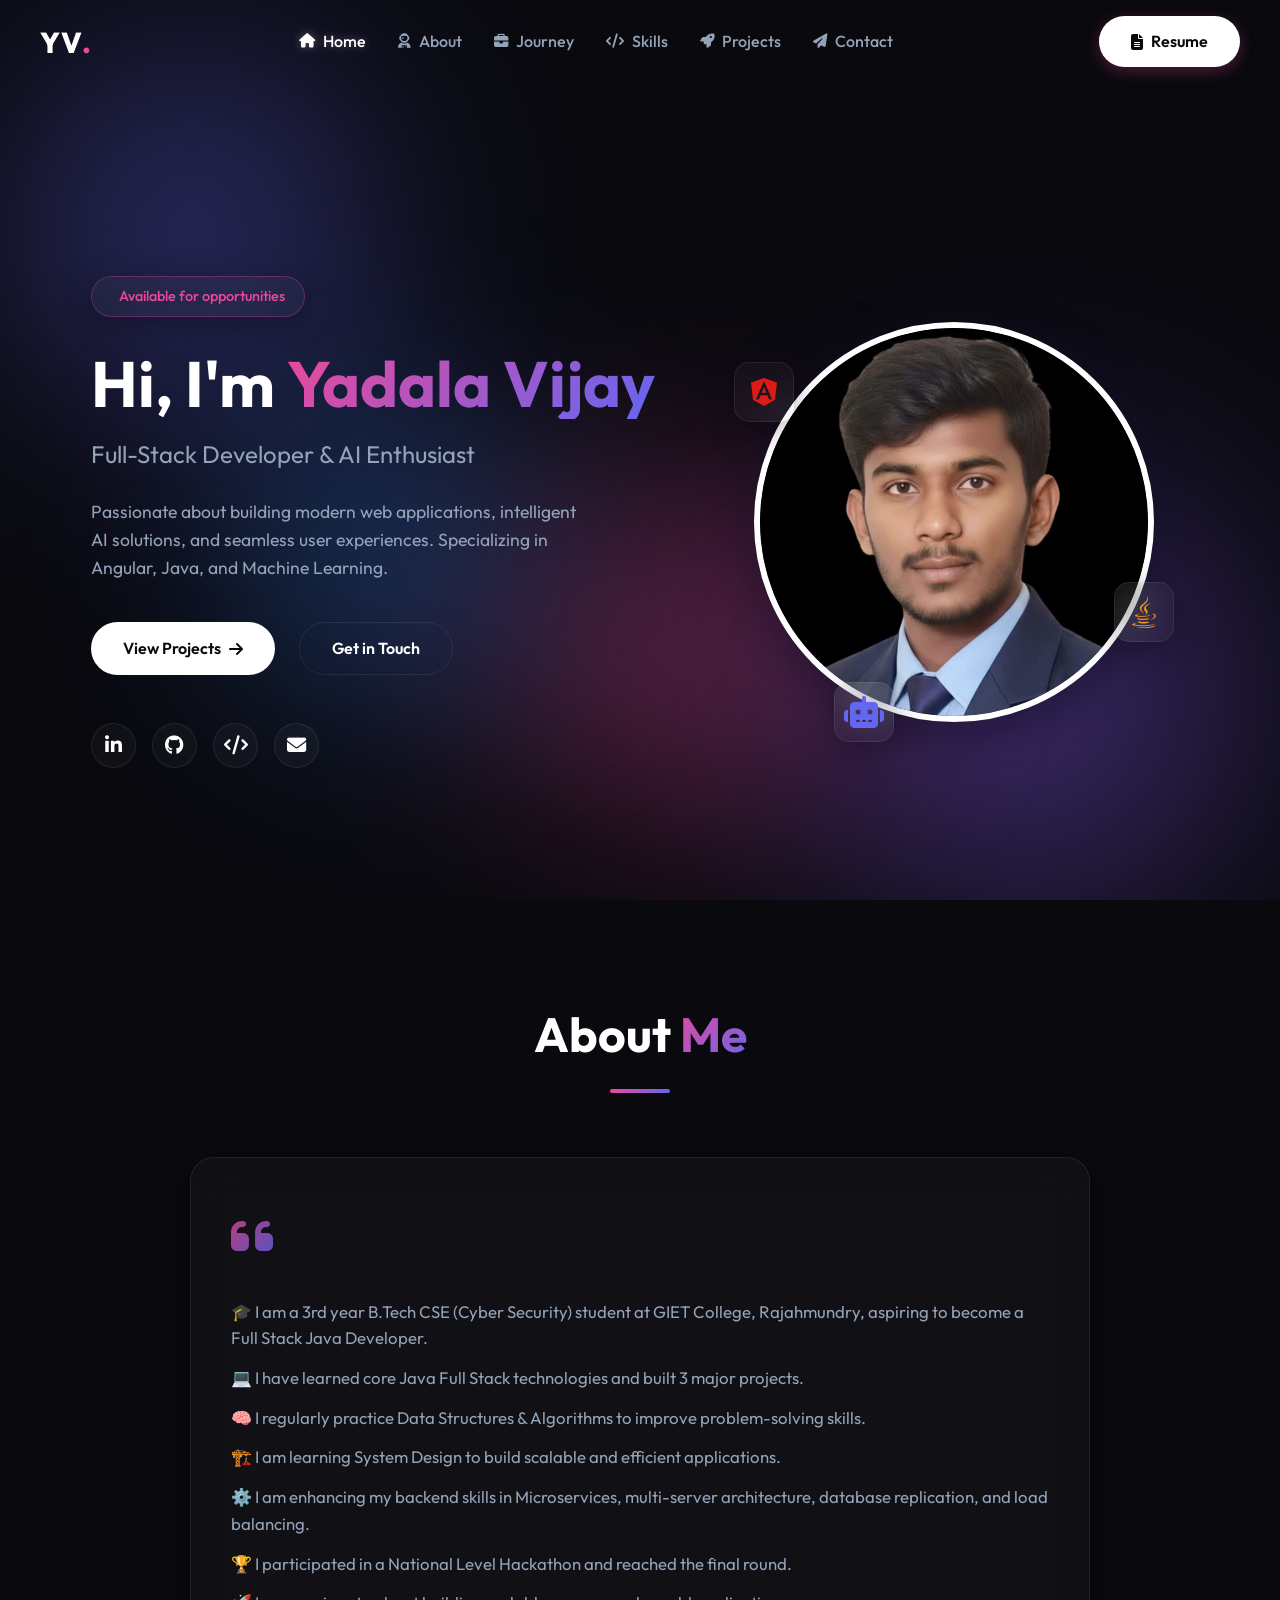
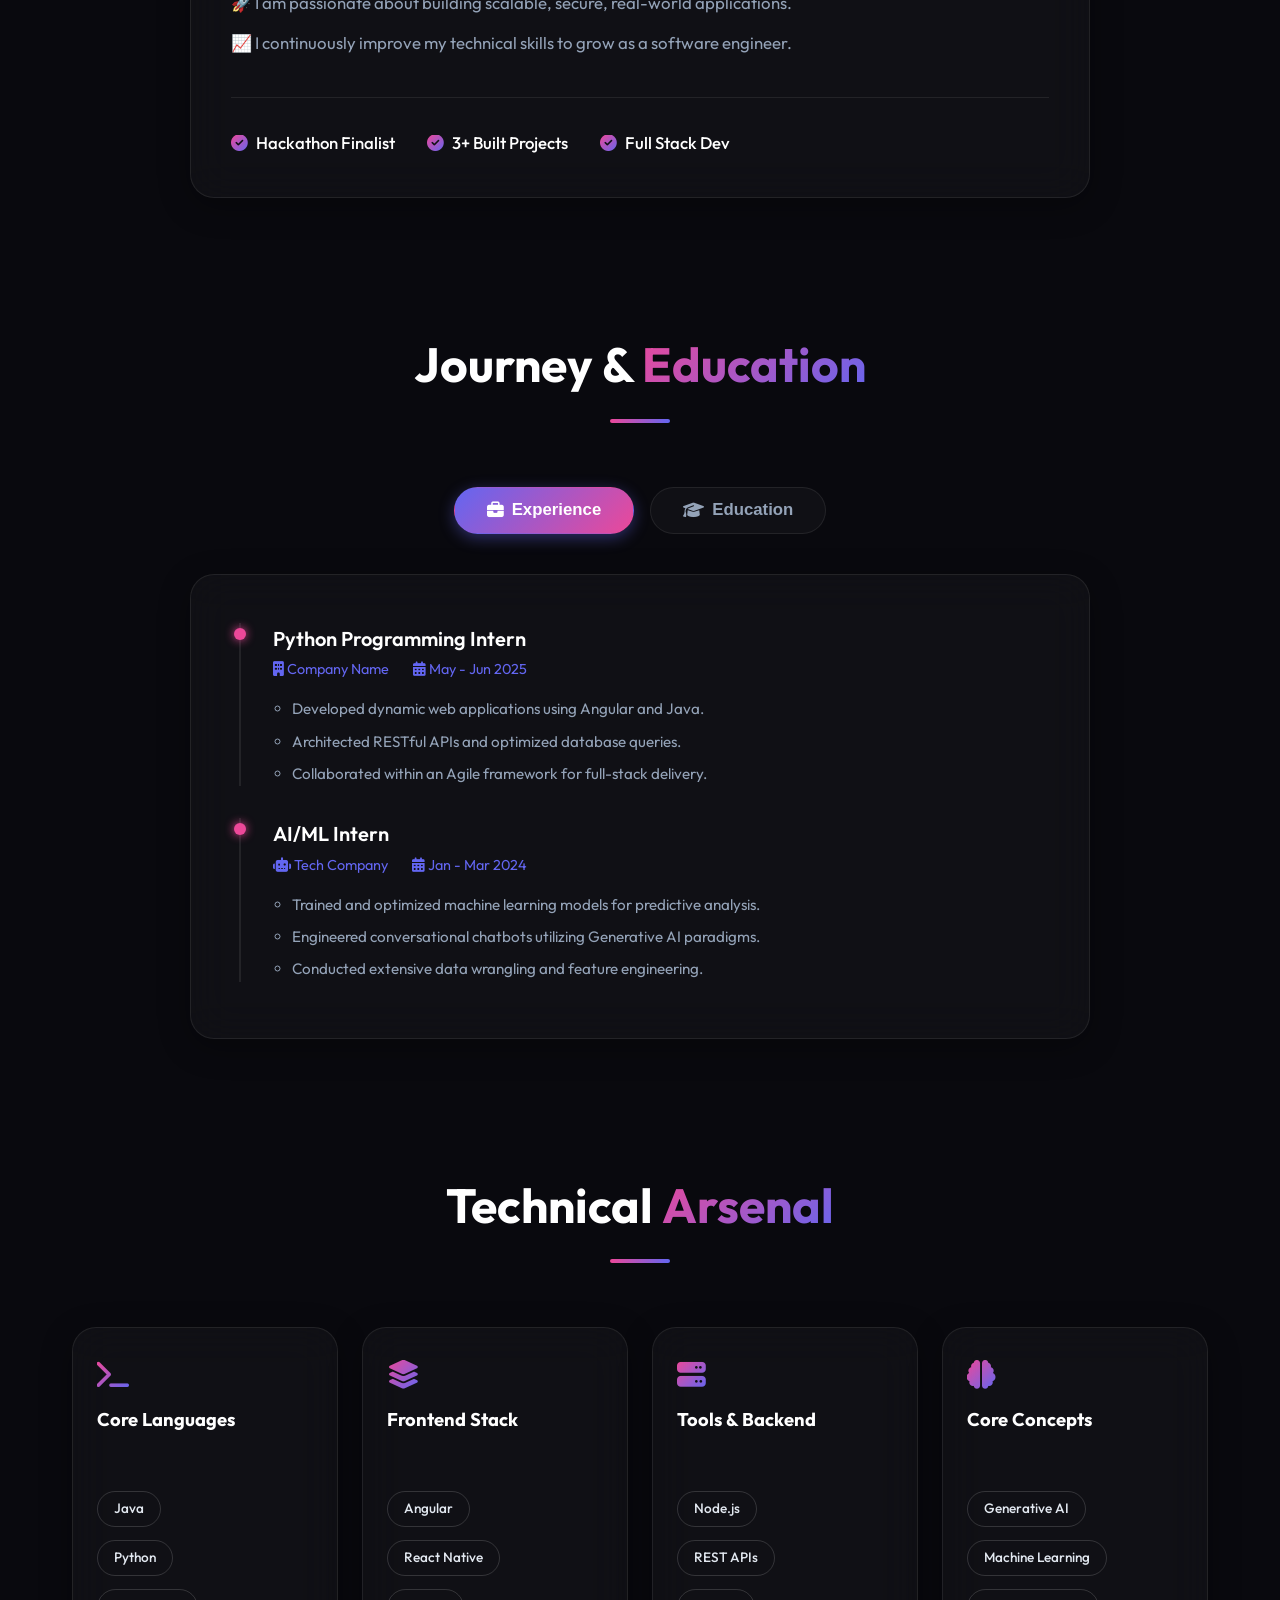
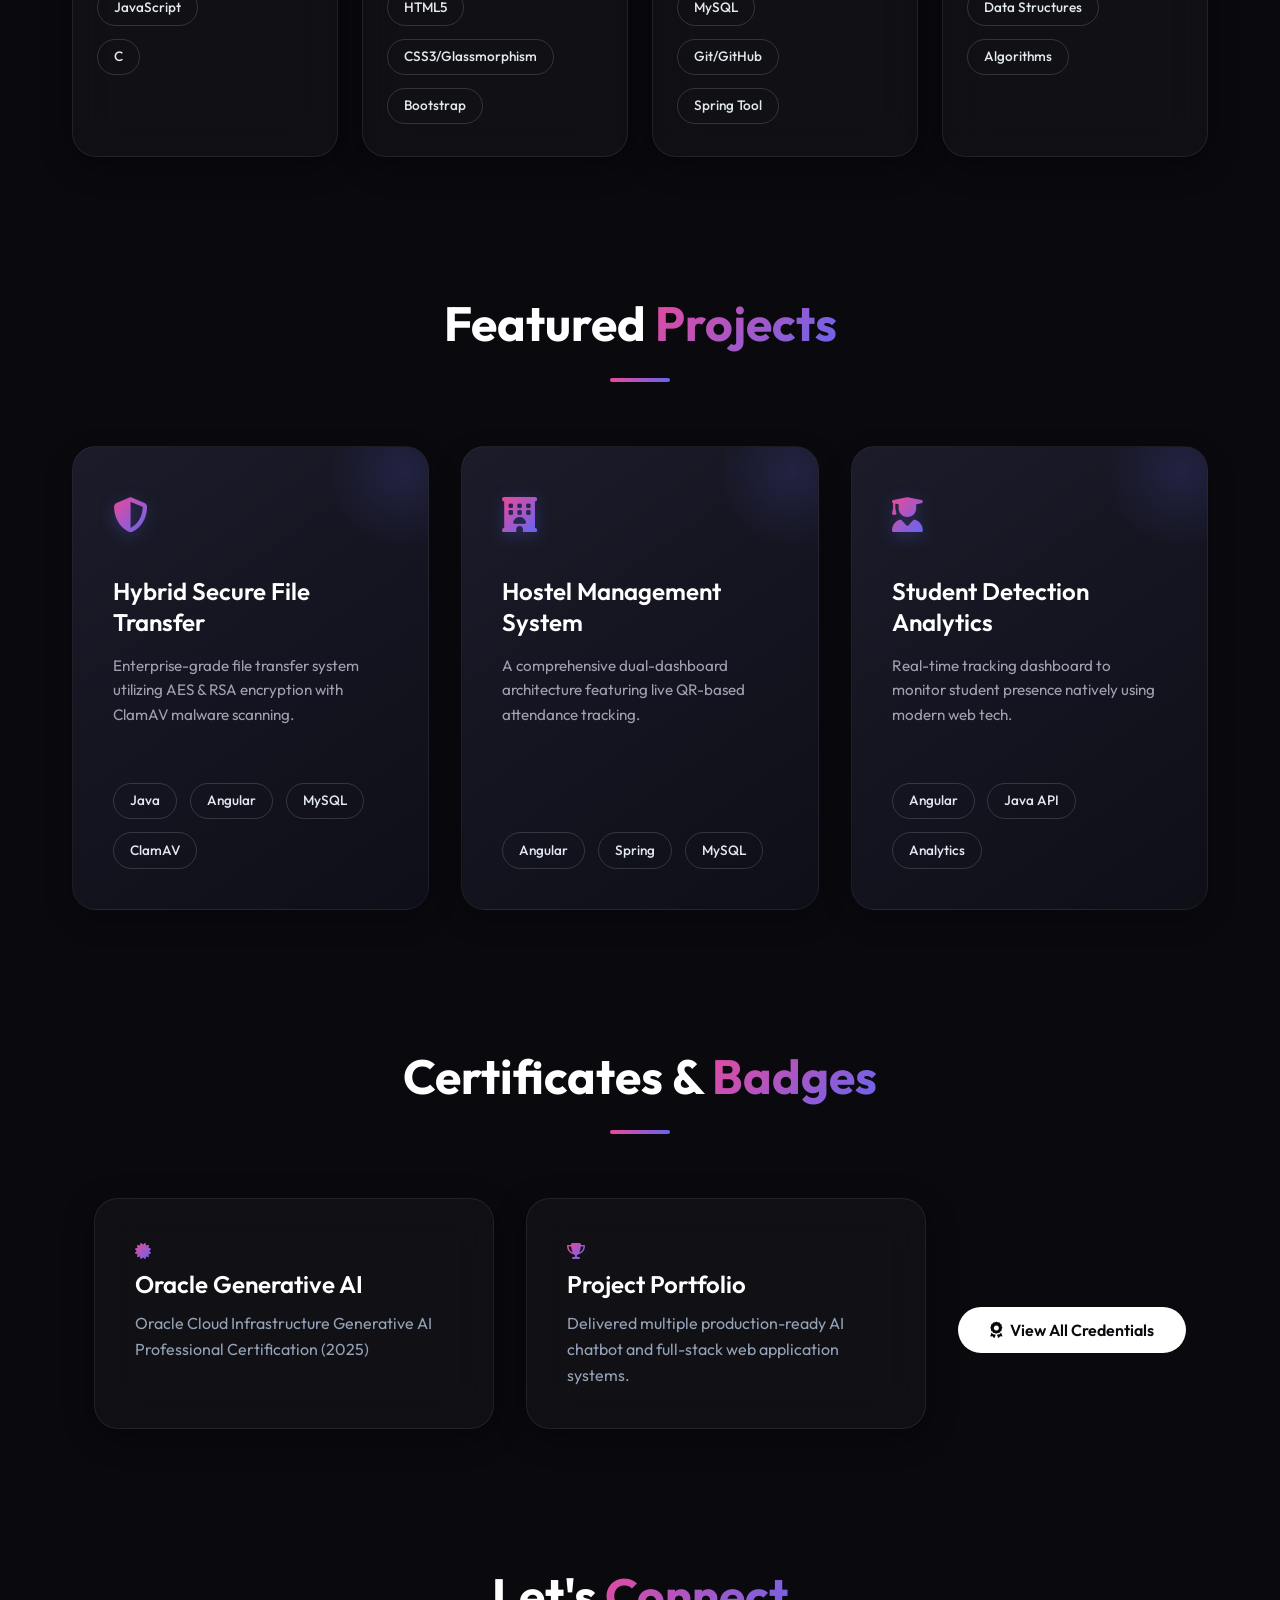
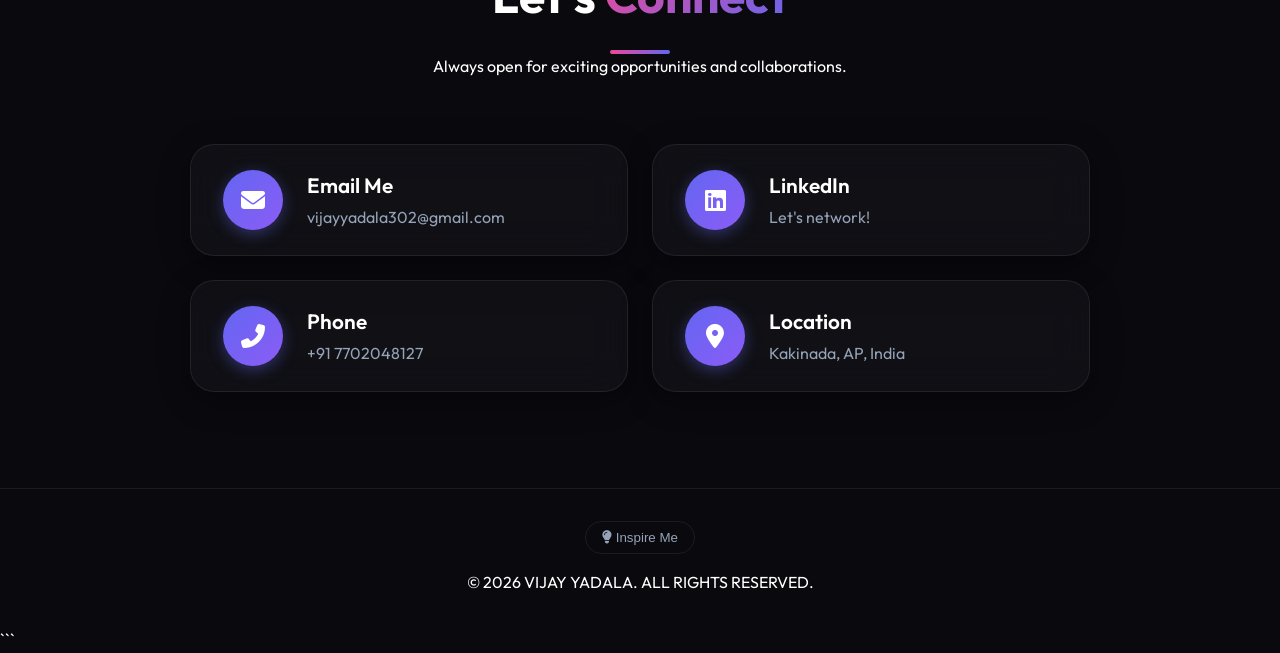
==== commit 0a49c785: "first commit" ====
--- a/index.html
+++ b/index.html
@@ -18,10 +18,7 @@
 <body>
     <!-- Welcome Splash Screen -->
     <div id="splash-screen">
-        <div id="start-overlay" class="start-overlay">
-            <button id="start-btn" class="btn">Enter Portfolio</button>
-        </div>
-        <div class="wood-welcome-container" id="wood-welcome-container">
+        <div class="wood-welcome-container">
             <h1 class="splash-welcome animated-letters">
                 <span class="wooden-block" style="--drop-delay: 0.1s">W</span>
                 <span class="wooden-block" style="--drop-delay: 0.3s">E</span>
@@ -285,10 +282,10 @@
             </div>
 
             <div class="bento-grid skill-grid">
-                <div class="glass-card bento-item hover-glow fade-up delay-1">
+                <div class="glass-card skill-column hover-glow fade-up delay-1">
                     <div class="card-icon"><i class="fas fa-terminal text-gradient"></i></div>
                     <h3>Core Languages</h3>
-                    <div class="pill-container mt-4">
+                    <div class="pill-column mt-4">
                         <span class="skill-pill">Java</span>
                         <span class="skill-pill">Python</span>
                         <span class="skill-pill">JavaScript</span>
@@ -296,10 +293,10 @@
                     </div>
                 </div>
 
-                <div class="glass-card bento-item hover-glow fade-up delay-2">
+                <div class="glass-card skill-column hover-glow fade-up delay-2">
                     <div class="card-icon"><i class="fas fa-layer-group text-gradient"></i></div>
                     <h3>Frontend Stack</h3>
-                    <div class="pill-container mt-4">
+                    <div class="pill-column mt-4">
                         <span class="skill-pill">Angular</span>
                         <span class="skill-pill">React Native</span>
                         <span class="skill-pill">HTML5</span>
@@ -308,10 +305,10 @@
                     </div>
                 </div>
 
-                <div class="glass-card bento-item hover-glow fade-up delay-3">
+                <div class="glass-card skill-column hover-glow fade-up delay-3">
                     <div class="card-icon"><i class="fas fa-server text-gradient"></i></div>
                     <h3>Tools & Backend</h3>
-                    <div class="pill-container mt-4">
+                    <div class="pill-column mt-4">
                         <span class="skill-pill">Node.js</span>
                         <span class="skill-pill">REST APIs</span>
                         <span class="skill-pill">MySQL</span>
@@ -320,10 +317,10 @@
                     </div>
                 </div>
 
-                <div class="glass-card bento-item hover-glow fade-up delay-4">
+                <div class="glass-card skill-column hover-glow fade-up delay-4">
                     <div class="card-icon"><i class="fas fa-brain text-gradient"></i></div>
                     <h3>Core Concepts</h3>
-                    <div class="pill-container mt-4">
+                    <div class="pill-column mt-4">
                         <span class="skill-pill">Generative AI</span>
                         <span class="skill-pill">Machine Learning</span>
                         <span class="skill-pill">Data Structures</span>
--- a/style.css
+++ b/style.css
@@ -674,6 +674,7 @@
     font-size: 0.9rem;
     font-weight: 500;
     transition: var(--transition-smooth);
+    width: fit-content;
 }
 
 .skill-pill:hover {
@@ -685,6 +686,33 @@
 .tech-pill {
     background: rgba(0, 0, 0, 0.5);
     border-color: transparent;
+}
+
+/* Custom Skill Column Overrides */
+.skill-column {
+    padding: 2rem 1.5rem;
+    display: flex;
+    flex-direction: column;
+    align-items: flex-start;
+    height: 100%;
+    min-height: 400px;
+}
+
+.skill-column .card-icon i {
+    font-size: 1.8rem;
+    margin-bottom: 1rem;
+}
+
+.skill-column h3 {
+    font-size: 1.15rem;
+    margin-bottom: 1.5rem;
+}
+
+.pill-column {
+    display: flex;
+    flex-direction: column;
+    gap: 0.8rem;
+    width: 100%;
 }
 
 /* 
@@ -1105,41 +1133,6 @@
     pointer-events: none;
 }
 
-.start-overlay {
-    position: absolute;
-    inset: 0;
-    z-index: 10;
-    display: flex;
-    justify-content: center;
-    align-items: center;
-    background: rgba(9, 9, 14, 0.8);
-    backdrop-filter: blur(5px);
-    transition: opacity 0.5s ease;
-}
-
-.start-overlay.hidden {
-    opacity: 0;
-    pointer-events: none;
-}
-
-#start-btn {
-    font-size: 1.2rem;
-    padding: 1rem 2.5rem;
-    background: linear-gradient(135deg, #FFD700 0%, #FF8C00 100%);
-    border: none;
-    border-radius: 30px;
-    color: #111;
-    font-weight: 700;
-    cursor: pointer;
-    box-shadow: 0 10px 20px rgba(255, 140, 0, 0.4);
-    transition: transform 0.3s ease, box-shadow 0.3s ease;
-}
-
-#start-btn:hover {
-    transform: scale(1.05);
-    box-shadow: 0 15px 25px rgba(255, 140, 0, 0.6);
-}
-
 .wood-welcome-container {
     display: flex;
     flex-direction: column;
@@ -1195,11 +1188,6 @@
     opacity: 0;
     animation: woodenDrop 1.2s cubic-bezier(0.5, 0, 0.75, 0) forwards;
     animation-delay: var(--drop-delay);
-    animation-play-state: paused;
-}
-
-#splash-screen.is-playing .wooden-block {
-    animation-play-state: running;
 }
 
 @keyframes woodenDrop {
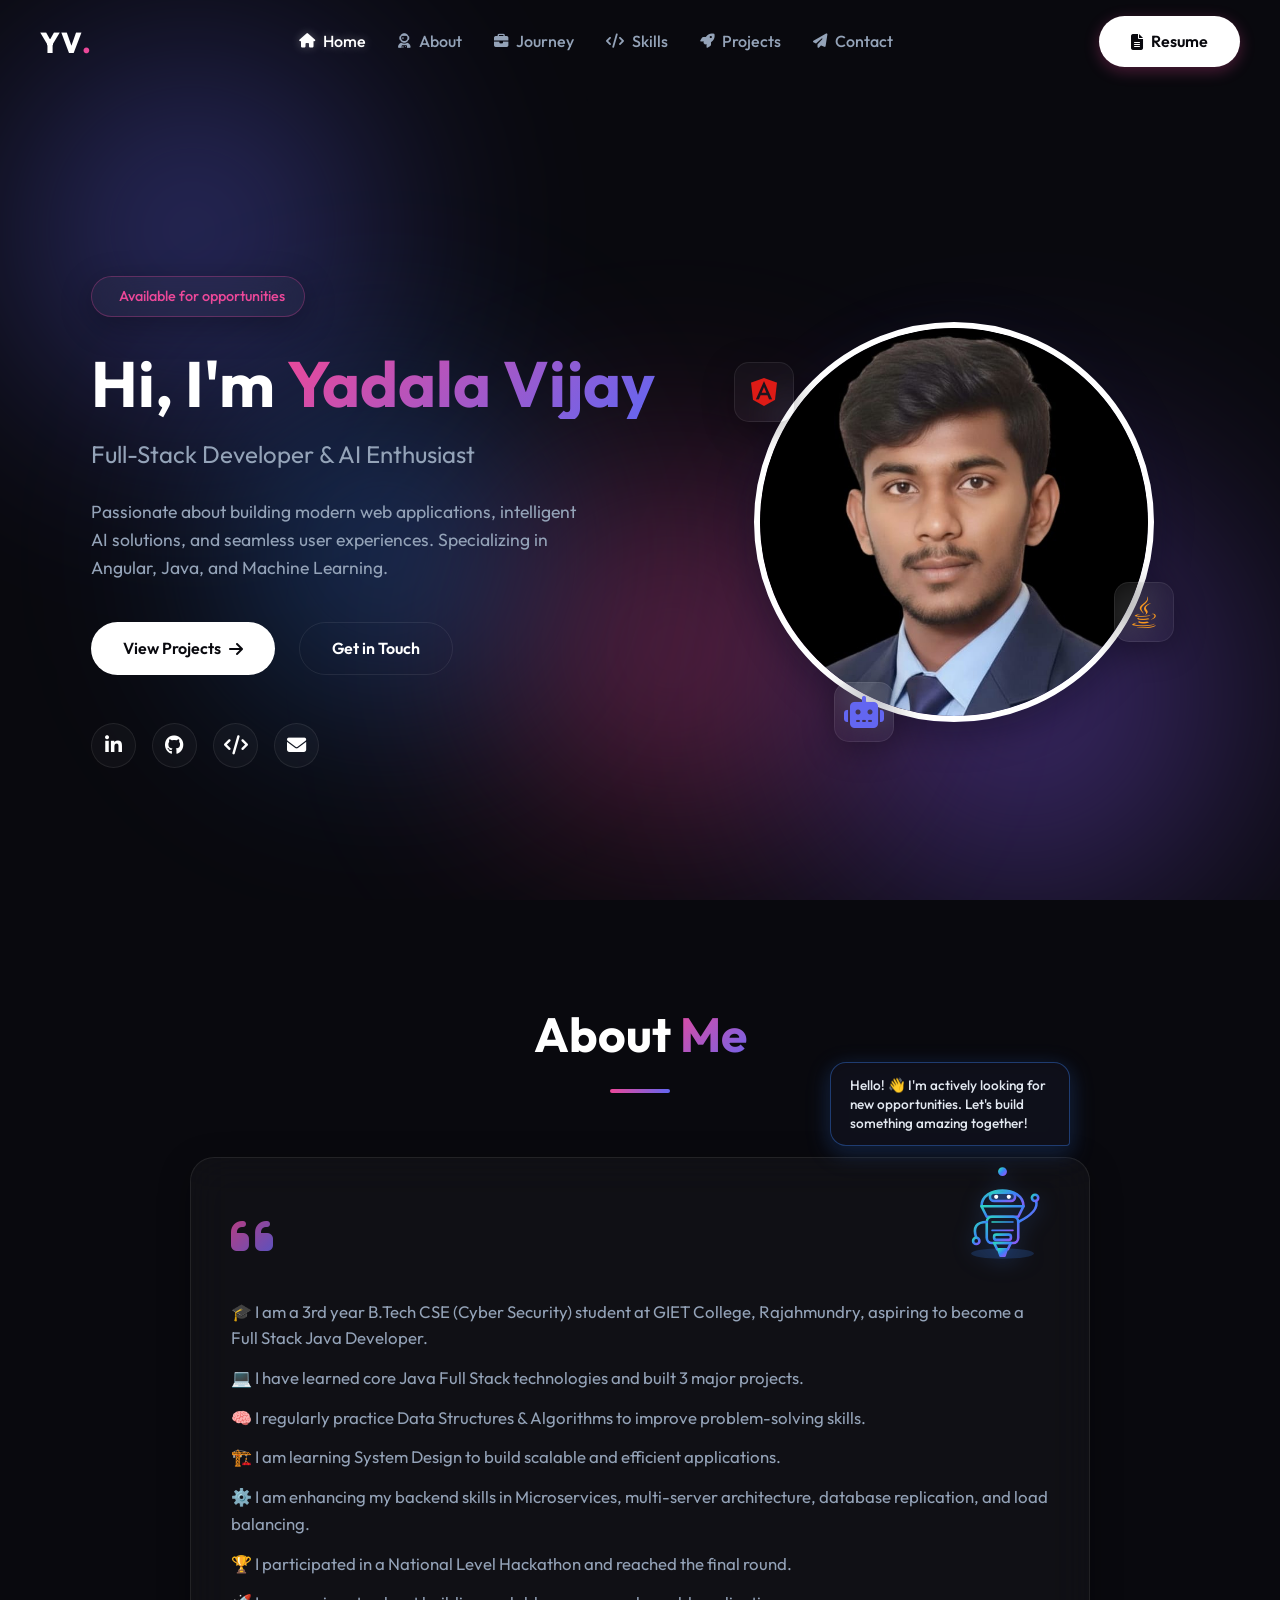
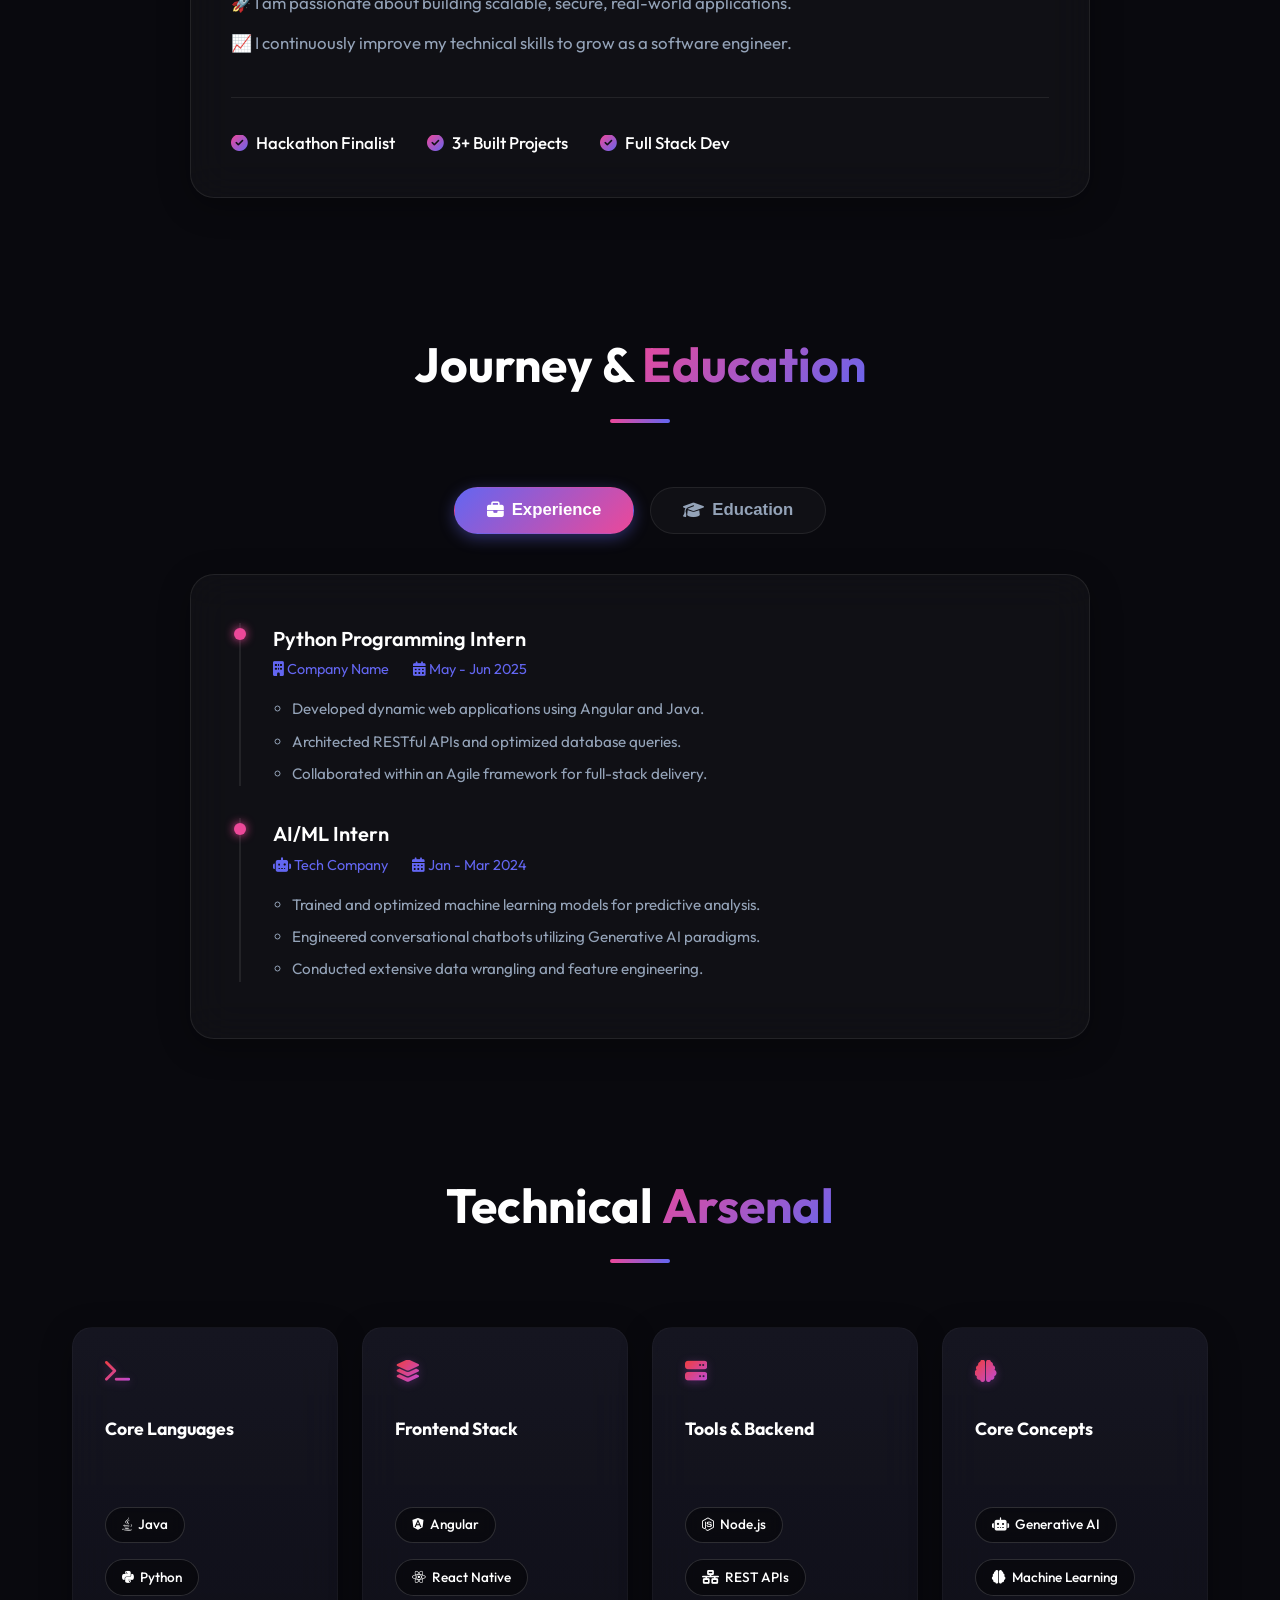
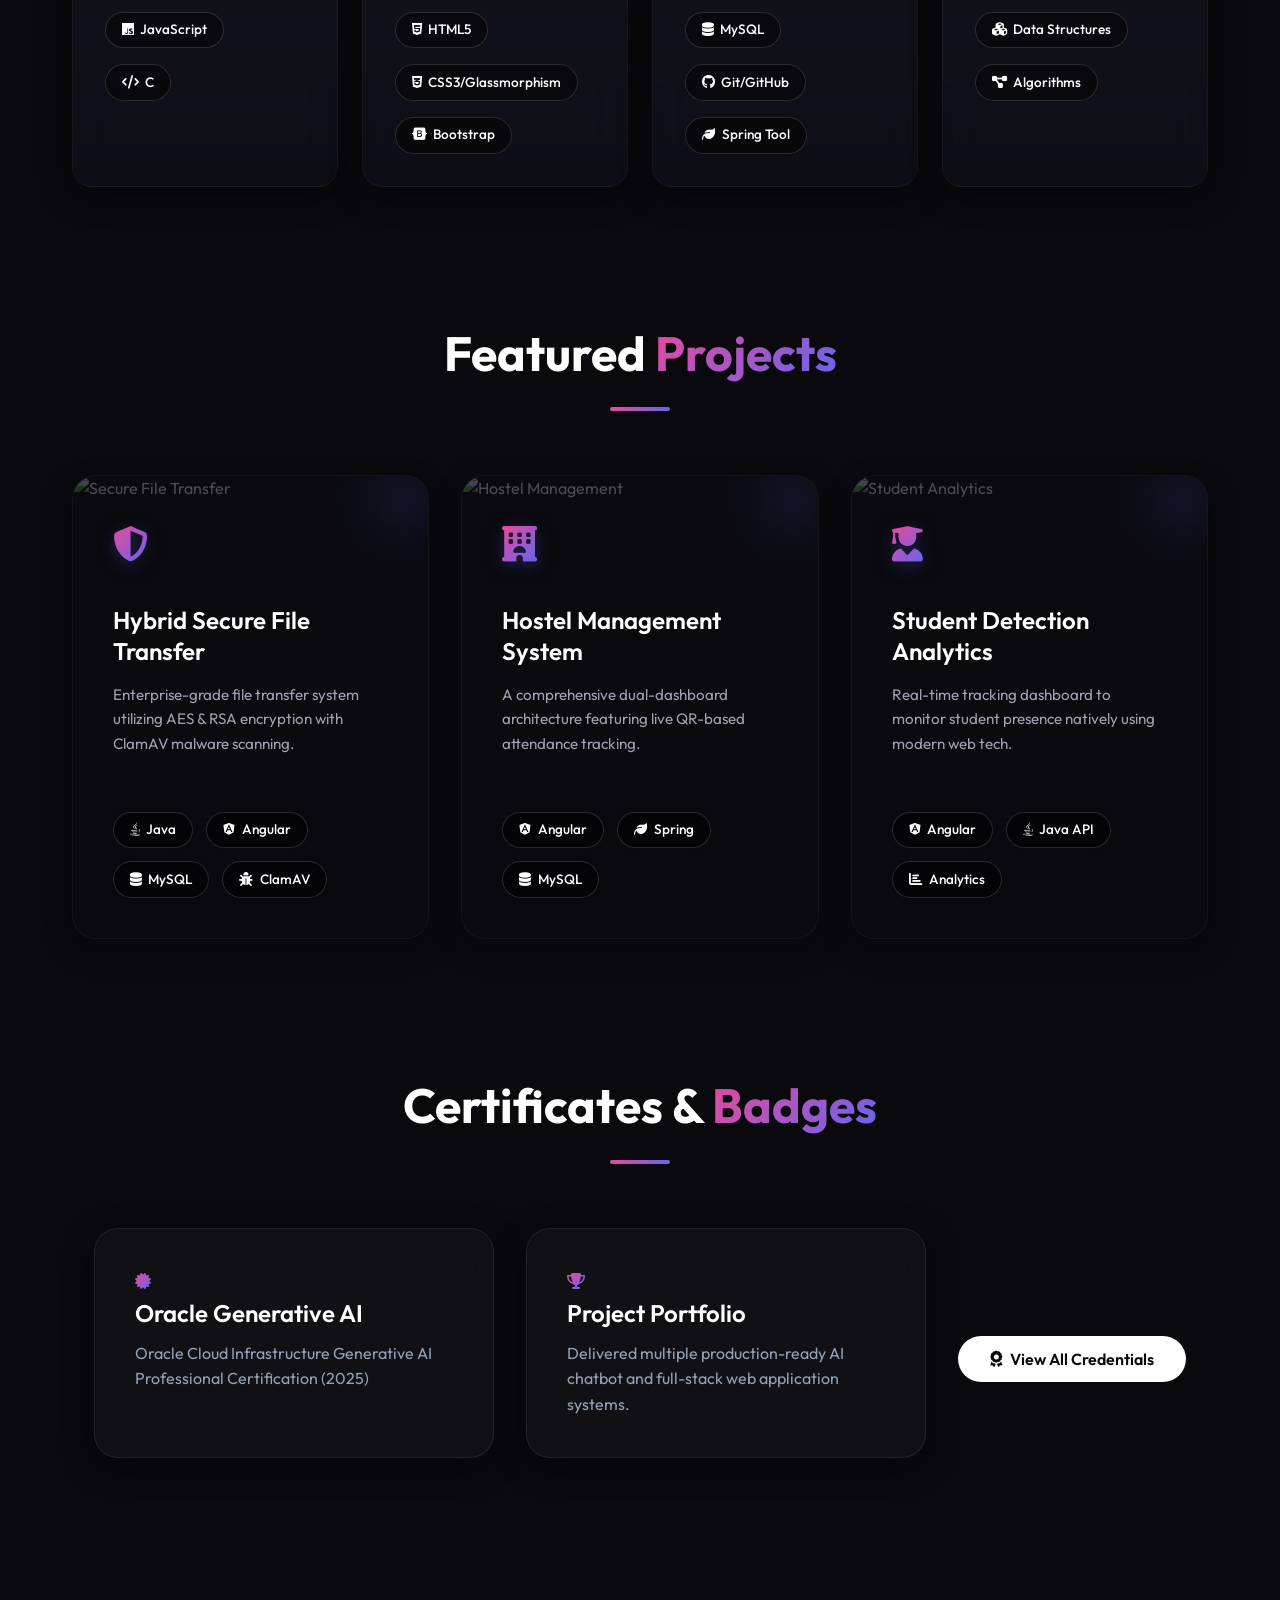
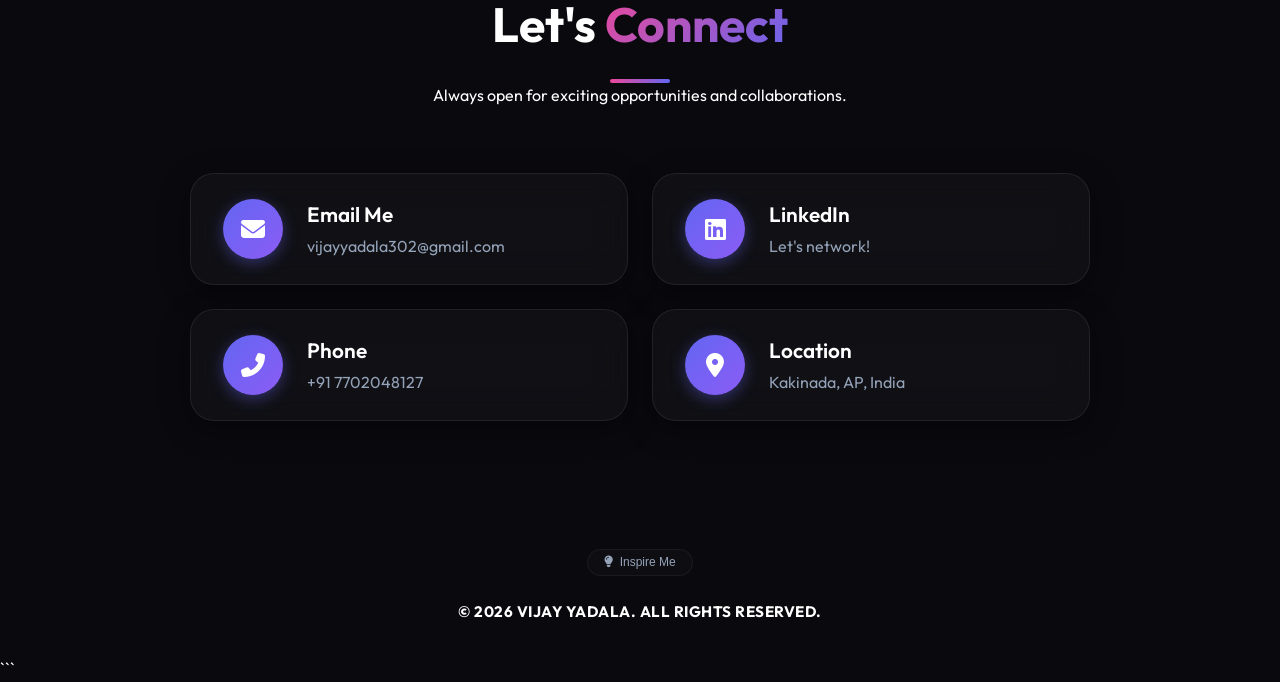
==== commit 590078f4: "first commit" ====
--- a/index.html
+++ b/index.html
@@ -10,7 +10,7 @@
     <link rel="preconnect" href="https://fonts.gstatic.com" crossorigin>
     <link href="https://fonts.googleapis.com/css2?family=Outfit:wght@300;400;500;600;700;800&display=swap"
         rel="stylesheet">
-    <link rel="stylesheet" href="style.css?v=3">
+    <link rel="stylesheet" href="style.css?v=16">
     <!-- Font Awesome for icons -->
     <link rel="stylesheet" href="https://cdnjs.cloudflare.com/ajax/libs/font-awesome/6.4.0/css/all.min.css">
 </head>
@@ -145,7 +145,48 @@
                 <div class="header-line"></div>
             </div>
 
-            <div class="about-clean fade-up delay-1">
+            <div class="about-clean fade-up delay-1" style="position: relative;">
+                <div class="bot-wrapper">
+                    <div class="bot-speech-bubble">
+                        Hello! 👋 I'm actively looking for new opportunities. Let's build something amazing together!
+                    </div>
+                    <svg class="about-bot-img" xmlns="http://www.w3.org/2000/svg" viewBox="0 0 100 100" fill="none"
+                        stroke="url(#botGrad3)" stroke-width="2.5" stroke-linecap="round" stroke-linejoin="round">
+                        <defs>
+                            <linearGradient id="botGrad3" x1="0%" y1="0%" x2="100%" y2="100%">
+                                <stop offset="0%" stop-color="#2dd4bf" />
+                                <stop offset="50%" stop-color="#3b82f6" />
+                                <stop offset="100%" stop-color="#8b5cf6" />
+                            </linearGradient>
+                        </defs>
+                        <!-- Floating Platform -->
+                        <ellipse cx="50" cy="90" rx="30" ry="5" fill="rgba(59, 130, 246, 0.2)" stroke="none" />
+                        <!-- Head Dome -->
+                        <path d="M 30 45 C 30 25, 70 25, 70 45" />
+                        <!-- Head Base -->
+                        <polygon points="30,45 70,45 65,55 35,55" />
+                        <!-- Antenna -->
+                        <line x1="50" y1="28" x2="50" y2="15" />
+                        <circle cx="50" cy="12" r="3" fill="url(#botGrad3)" />
+                        <!-- Eyes (Visor) -->
+                        <rect x="38" y="32" width="24" height="8" rx="4" fill="rgba(59, 130, 246, 0.3)" />
+                        <circle cx="44" cy="36" r="2" fill="#fff" stroke="none" />
+                        <circle cx="56" cy="36" r="2" fill="#fff" stroke="none" />
+                        <!-- Body -->
+                        <rect x="35" y="55" width="30" height="25" rx="5" />
+                        <path d="M 40 60 L 60 60 M 40 68 L 60 68" stroke-width="1.5" />
+                        <!-- Chest Screen -->
+                        <rect x="42" y="72" width="16" height="5" rx="2" />
+                        <!-- Arms -->
+                        <path d="M 35 60 Q 20 60 25 75" />
+                        <circle cx="25" cy="78" r="3" />
+                        <path d="M 65 60 Q 85 50 82 40" />
+                        <circle cx="81" cy="37" r="3" />
+                        <!-- Thruster Base -->
+                        <path d="M 42 80 L 58 80 L 55 86 L 45 86 Z" />
+                        <path d="M 46 86 L 54 86 L 52 92 L 48 92 Z" stroke="url(#botGrad3)" fill="url(#botGrad3)" />
+                    </svg>
+                </div>
                 <div class="glass-card about-content">
                     <div class="about-icon">
                         <i class="fas fa-quote-left text-gradient"></i>
@@ -286,10 +327,10 @@
                     <div class="card-icon"><i class="fas fa-terminal text-gradient"></i></div>
                     <h3>Core Languages</h3>
                     <div class="pill-column mt-4">
-                        <span class="skill-pill">Java</span>
-                        <span class="skill-pill">Python</span>
-                        <span class="skill-pill">JavaScript</span>
-                        <span class="skill-pill">C</span>
+                        <span class="skill-pill"><i class="fab fa-java"></i> Java</span>
+                        <span class="skill-pill"><i class="fab fa-python"></i> Python</span>
+                        <span class="skill-pill"><i class="fab fa-js"></i> JavaScript</span>
+                        <span class="skill-pill"><i class="fas fa-code"></i> C</span>
                     </div>
                 </div>
 
@@ -297,11 +338,11 @@
                     <div class="card-icon"><i class="fas fa-layer-group text-gradient"></i></div>
                     <h3>Frontend Stack</h3>
                     <div class="pill-column mt-4">
-                        <span class="skill-pill">Angular</span>
-                        <span class="skill-pill">React Native</span>
-                        <span class="skill-pill">HTML5</span>
-                        <span class="skill-pill">CSS3/Glassmorphism</span>
-                        <span class="skill-pill">Bootstrap</span>
+                        <span class="skill-pill"><i class="fab fa-angular"></i> Angular</span>
+                        <span class="skill-pill"><i class="fab fa-react"></i> React Native</span>
+                        <span class="skill-pill"><i class="fab fa-html5"></i> HTML5</span>
+                        <span class="skill-pill"><i class="fab fa-css3-alt"></i> CSS3/Glassmorphism</span>
+                        <span class="skill-pill"><i class="fab fa-bootstrap"></i> Bootstrap</span>
                     </div>
                 </div>
 
@@ -309,11 +350,11 @@
                     <div class="card-icon"><i class="fas fa-server text-gradient"></i></div>
                     <h3>Tools & Backend</h3>
                     <div class="pill-column mt-4">
-                        <span class="skill-pill">Node.js</span>
-                        <span class="skill-pill">REST APIs</span>
-                        <span class="skill-pill">MySQL</span>
-                        <span class="skill-pill">Git/GitHub</span>
-                        <span class="skill-pill">Spring Tool</span>
+                        <span class="skill-pill"><i class="fab fa-node-js"></i> Node.js</span>
+                        <span class="skill-pill"><i class="fas fa-network-wired"></i> REST APIs</span>
+                        <span class="skill-pill"><i class="fas fa-database"></i> MySQL</span>
+                        <span class="skill-pill"><i class="fab fa-github"></i> Git/GitHub</span>
+                        <span class="skill-pill"><i class="fas fa-leaf"></i> Spring Tool</span>
                     </div>
                 </div>
 
@@ -321,10 +362,10 @@
                     <div class="card-icon"><i class="fas fa-brain text-gradient"></i></div>
                     <h3>Core Concepts</h3>
                     <div class="pill-column mt-4">
-                        <span class="skill-pill">Generative AI</span>
-                        <span class="skill-pill">Machine Learning</span>
-                        <span class="skill-pill">Data Structures</span>
-                        <span class="skill-pill">Algorithms</span>
+                        <span class="skill-pill"><i class="fas fa-robot"></i> Generative AI</span>
+                        <span class="skill-pill"><i class="fas fa-brain"></i> Machine Learning</span>
+                        <span class="skill-pill"><i class="fas fa-cubes"></i> Data Structures</span>
+                        <span class="skill-pill"><i class="fas fa-project-diagram"></i> Algorithms</span>
                     </div>
                 </div>
             </div>
@@ -342,46 +383,55 @@
             <div class="projects-mini-grid">
                 <!-- Project 1 -->
                 <a href="#" class="mini-project-card glass-card hover-glow fade-up delay-1">
+                    <img src="https://images.unsplash.com/photo-1555949963-ff9fe0c870eb?ixlib=rb-4.0.3&auto=format&fit=crop&w=600&q=80"
+                        alt="Secure File Transfer" class="project-bg-img">
+                    <div class="project-overlay"></div>
                     <div class="mini-project-content">
                         <div class="project-icon-top"><i class="fas fa-shield-alt text-gradient"></i></div>
                         <h3>Hybrid Secure File Transfer</h3>
                         <p class="mini-project-desc">Enterprise-grade file transfer system utilizing AES & RSA
                             encryption with ClamAV malware scanning.</p>
                         <div class="pill-container justify-start mt-2">
-                            <span class="skill-pill">Java</span>
-                            <span class="skill-pill">Angular</span>
-                            <span class="skill-pill">MySQL</span>
-                            <span class="skill-pill">ClamAV</span>
+                            <span class="skill-pill"><i class="fab fa-java"></i> Java</span>
+                            <span class="skill-pill"><i class="fab fa-angular"></i> Angular</span>
+                            <span class="skill-pill"><i class="fas fa-database"></i> MySQL</span>
+                            <span class="skill-pill"><i class="fas fa-bug"></i> ClamAV</span>
                         </div>
                     </div>
                 </a>
 
                 <!-- Project 2 -->
                 <a href="#" class="mini-project-card glass-card hover-glow fade-up delay-2">
+                    <img src="https://images.unsplash.com/photo-1555949963-aa79dcee981c?ixlib=rb-4.0.3&auto=format&fit=crop&w=600&q=80"
+                        alt="Hostel Management" class="project-bg-img">
+                    <div class="project-overlay"></div>
                     <div class="mini-project-content">
                         <div class="project-icon-top"><i class="fas fa-hotel text-gradient"></i></div>
                         <h3>Hostel Management System</h3>
                         <p class="mini-project-desc">A comprehensive dual-dashboard architecture featuring live QR-based
                             attendance tracking.</p>
                         <div class="pill-container justify-start mt-2">
-                            <span class="skill-pill">Angular</span>
-                            <span class="skill-pill">Spring</span>
-                            <span class="skill-pill">MySQL</span>
+                            <span class="skill-pill"><i class="fab fa-angular"></i> Angular</span>
+                            <span class="skill-pill"><i class="fas fa-leaf"></i> Spring</span>
+                            <span class="skill-pill"><i class="fas fa-database"></i> MySQL</span>
                         </div>
                     </div>
                 </a>
 
                 <!-- Project 3 -->
                 <a href="#" class="mini-project-card glass-card hover-glow fade-up delay-3">
+                    <img src="https://images.unsplash.com/photo-1551288049-bebda4e38f71?ixlib=rb-4.0.3&auto=format&fit=crop&w=600&q=80"
+                        alt="Student Analytics" class="project-bg-img">
+                    <div class="project-overlay"></div>
                     <div class="mini-project-content">
                         <div class="project-icon-top"><i class="fas fa-user-graduate text-gradient"></i></div>
                         <h3>Student Detection Analytics</h3>
                         <p class="mini-project-desc">Real-time tracking dashboard to monitor student presence natively
                             using modern web tech.</p>
                         <div class="pill-container justify-start mt-2">
-                            <span class="skill-pill">Angular</span>
-                            <span class="skill-pill">Java API</span>
-                            <span class="skill-pill">Analytics</span>
+                            <span class="skill-pill"><i class="fab fa-angular"></i> Angular</span>
+                            <span class="skill-pill"><i class="fab fa-java"></i> Java API</span>
+                            <span class="skill-pill"><i class="fas fa-chart-bar"></i> Analytics</span>
                         </div>
                     </div>
                 </a>
@@ -484,7 +534,7 @@
                     <div class="mini-cert-content">
                         <h4>Oracle Gen AI</h4>
                         <a href="javascript:void(0)" onclick="openDocumentViewer('oracle AI.pdf', 'Oracle Gen AI')"
-                            class="btn-micro mt-1">View Credential</a>
+                            class="btn-micro mt-1">View</a>
                     </div>
                 </div>
                 <div class="glass-card bento-item hover-glow mini-cert">
@@ -493,7 +543,7 @@
                         <h4>NPTEL Java</h4>
                         <a href="javascript:void(0)"
                             onclick="openDocumentViewer('Programming in Java.pdf', 'NPTEL Java')"
-                            class="btn-micro mt-1">View Credential</a>
+                            class="btn-micro mt-1">View</a>
                     </div>
                 </div>
                 <div class="glass-card bento-item hover-glow mini-cert">
@@ -502,7 +552,7 @@
                         <h4>Postman API</h4>
                         <a href="javascript:void(0)"
                             onclick="openDocumentViewer('Postman - Postman API Fundamentals Student Expert - 2025-10-10.png', 'Postman API')"
-                            class="btn-micro mt-1">View Credential</a>
+                            class="btn-micro mt-1">View</a>
                     </div>
                 </div>
                 <div class="glass-card bento-item hover-glow mini-cert">
@@ -510,7 +560,7 @@
                     <div class="mini-cert-content">
                         <h4>Cisco Cyber</h4>
                         <a href="javascript:void(0)" onclick="openDocumentViewer('cisco1.pdf', 'Cisco Cyber')"
-                            class="btn-micro mt-1">View Credential</a>
+                            class="btn-micro mt-1">View</a>
                     </div>
                 </div>
             </div>
@@ -537,8 +587,7 @@
         <button class="tech-tip-btn" onclick="showTechSuggestion()">
             <i class="fas fa-lightbulb"></i> <span class="btn-text">Inspire Me</span>
         </button>
-        <p>&copy; 2025 Yadala Vijay. Designed with <i class="fas fa-heart" style="color: var(--accent-2)"></i> &
-            Glassmorphism.</p>
+        <p class="footer-copyright">&copy; 2026 VIJAY YADALA. ALL RIGHTS RESERVED.</p>
     </footer>
 
     <!-- Toast -->
--- a/style.css
+++ b/style.css
@@ -392,18 +392,22 @@
 }
 
 .btn-micro {
-    background: rgba(255, 255, 255, 0.1);
-    color: white;
+    background: transparent;
+    color: #e2e8f0;
     border: 1px solid rgba(255, 255, 255, 0.2);
-    padding: 0.4rem 1rem;
+    padding: 0.5rem 1.2rem;
     border-radius: 20px;
-    font-size: 0.85rem;
+    font-size: 0.9rem;
+    font-weight: 500;
     cursor: pointer;
     transition: var(--transition-smooth);
+    display: inline-block;
+    margin-top: 0.2rem;
 }
 
 .btn-micro:hover {
-    background: rgba(255, 255, 255, 0.2);
+    background: rgba(255, 255, 255, 0.05);
+    border-color: rgba(255, 255, 255, 0.4);
 }
 
 .social-icons {
@@ -512,6 +516,82 @@
     animation-delay: -4s;
 }
 
+.about-clean {
+    margin-top: 5rem;
+}
+
+/* Robot Mascot & Speech Bubble Floating Feature */
+.bot-wrapper {
+    position: absolute;
+    top: -95px;
+    right: 20px;
+    z-index: 10;
+    display: flex;
+    flex-direction: column;
+    align-items: flex-end;
+    pointer-events: none;
+    animation: botFloat 4s ease-in-out infinite;
+    filter: drop-shadow(0 5px 10px rgba(59, 130, 246, 0.3));
+}
+
+.bot-speech-bubble {
+    background: rgba(15, 15, 25, 0.95);
+    border: 1px solid rgba(59, 130, 246, 0.4);
+    color: #e2e8f0;
+    padding: 0.8rem 1.2rem;
+    border-radius: 16px;
+    border-bottom-right-radius: 4px;
+    /* Tail effect */
+    font-size: 0.85rem;
+    font-weight: 500;
+    margin-bottom: 0.5rem;
+    max-width: 240px;
+    text-align: left;
+    box-shadow: 0 4px 15px rgba(0, 0, 0, 0.3);
+    backdrop-filter: blur(10px);
+    line-height: 1.4;
+}
+
+.about-bot-img {
+    width: 105px;
+    height: 105px;
+    margin-right: 15px;
+    margin-top: 5px;
+}
+
+@keyframes botFloat {
+    0% {
+        transform: translateY(0) rotate(0deg);
+    }
+
+    50% {
+        transform: translateY(-10px) rotate(2deg);
+    }
+
+    100% {
+        transform: translateY(0) rotate(0deg);
+    }
+}
+
+@media (max-width: 768px) {
+    .bot-wrapper {
+        top: -100px;
+        right: 15px;
+    }
+
+    .bot-speech-bubble {
+        max-width: 180px;
+        font-size: 0.75rem;
+        padding: 0.6rem 1rem;
+    }
+
+    .about-bot-img {
+        width: 70px;
+        height: 70px;
+        margin-right: 10px;
+    }
+}
+
 /* 
  * ==========================================
  * BENTO GRID SYSTEM
@@ -666,15 +746,18 @@
 }
 
 .skill-pill {
-    background: rgba(255, 255, 255, 0.05);
-    border: 1px solid rgba(255, 255, 255, 0.1);
+    background: rgba(0, 0, 0, 0.25);
+    border: 1px solid rgba(255, 255, 255, 0.05);
     color: var(--text-primary);
-    padding: 0.5rem 1rem;
+    padding: 0.45rem 1rem;
     border-radius: 20px;
-    font-size: 0.9rem;
+    font-size: 0.85rem;
     font-weight: 500;
     transition: var(--transition-smooth);
     width: fit-content;
+    display: inline-flex;
+    align-items: center;
+    gap: 0.5rem;
 }
 
 .skill-pill:hover {
@@ -690,28 +773,40 @@
 
 /* Custom Skill Column Overrides */
 .skill-column {
-    padding: 2rem 1.5rem;
+    padding: 2rem;
     display: flex;
     flex-direction: column;
     align-items: flex-start;
     height: 100%;
-    min-height: 400px;
+    border-radius: 20px;
+    background: linear-gradient(180deg, rgba(30, 30, 45, 0.6) 0%, rgba(15, 15, 25, 0.8) 100%);
+    border: 1px solid rgba(255, 255, 255, 0.03);
+}
+
+.skill-column .card-icon {
+    margin-bottom: 0.5rem;
 }
 
 .skill-column .card-icon i {
-    font-size: 1.8rem;
-    margin-bottom: 1rem;
+    font-size: 1.4rem;
+    background: linear-gradient(135deg, #f03e3e 0%, #be4bdb 100%);
+    -webkit-background-clip: text;
+    background-clip: text;
+    -webkit-text-fill-color: transparent;
+    filter: drop-shadow(0 2px 4px rgba(190, 75, 219, 0.3));
 }
 
 .skill-column h3 {
-    font-size: 1.15rem;
-    margin-bottom: 1.5rem;
+    font-size: 1.1rem;
+    margin-bottom: 2rem;
+    font-weight: 700;
+    color: var(--text-primary);
 }
 
 .pill-column {
     display: flex;
     flex-direction: column;
-    gap: 0.8rem;
+    gap: 1rem;
     width: 100%;
 }
 
@@ -734,12 +829,35 @@
     min-height: 400px;
     border-radius: 24px;
     text-align: left;
-    background: linear-gradient(145deg, rgba(30, 30, 45, 0.9) 0%, rgba(15, 15, 25, 0.95) 100%);
+    background: var(--bg-base);
     border: 1px solid rgba(255, 255, 255, 0.05);
     box-shadow: 0 10px 30px rgba(0, 0, 0, 0.2);
     transition: var(--transition-smooth);
     position: relative;
     overflow: hidden;
+}
+
+.project-bg-img {
+    position: absolute;
+    top: 0;
+    left: 0;
+    width: 100%;
+    height: 100%;
+    object-fit: cover;
+    z-index: 0;
+    opacity: 0.4;
+    transition: transform 0.6s cubic-bezier(0.16, 1, 0.3, 1), opacity 0.6s ease;
+}
+
+.project-overlay {
+    position: absolute;
+    top: 0;
+    left: 0;
+    width: 100%;
+    height: 100%;
+    background: linear-gradient(to top, rgba(9, 9, 14, 0.95) 10%, rgba(9, 9, 14, 0.6) 50%, rgba(9, 9, 14, 0.3) 100%);
+    z-index: 1;
+    transition: var(--transition-smooth);
 }
 
 /* Subtle accent glow behind the card */
@@ -763,7 +881,7 @@
     display: inline-block;
     transition: var(--transition-smooth);
     position: relative;
-    z-index: 1;
+    z-index: 2;
 }
 
 /* Make icons match the screenshot gradient */
@@ -777,8 +895,17 @@
 
 .mini-project-card:hover {
     transform: translateY(-5px);
-    border-color: rgba(255, 255, 255, 0.1);
-    box-shadow: 0 15px 40px rgba(0, 0, 0, 0.4);
+    border-color: rgba(255, 255, 255, 0.2);
+    box-shadow: 0 15px 40px rgba(0, 0, 0, 0.5);
+}
+
+.mini-project-card:hover .project-bg-img {
+    transform: scale(1.08);
+    opacity: 0.6;
+}
+
+.mini-project-card:hover .project-overlay {
+    background: linear-gradient(to top, rgba(9, 9, 14, 0.95) 5%, rgba(9, 9, 14, 0.4) 40%, rgba(9, 9, 14, 0.1) 100%);
 }
 
 .mini-project-content {
@@ -786,7 +913,7 @@
     flex-direction: column;
     height: 100%;
     position: relative;
-    z-index: 1;
+    z-index: 2;
 }
 
 .mini-project-content h3 {
@@ -817,13 +944,14 @@
 
 .skill-pill {
     padding: 0.4rem 1rem;
-    border-radius: 20px;
-    font-size: 0.85rem;
-    font-weight: 500;
-    color: #e2e8f0;
-    background: transparent;
+    background: rgba(0, 0, 0, 0.5);
     border: 1px solid rgba(255, 255, 255, 0.15);
     transition: var(--transition-smooth);
+    backdrop-filter: blur(5px);
+    -webkit-backdrop-filter: blur(5px);
+    display: flex;
+    align-items: center;
+    gap: 0.4rem;
 }
 
 .skill-pill:hover {
@@ -985,22 +1113,40 @@
     padding: 1.5rem 2rem;
     gap: 2rem;
     text-align: left;
+    border-radius: 20px;
+    background: rgba(255, 255, 255, 0.03);
+    border: 1px solid rgba(255, 255, 255, 0.05);
+    transition: var(--transition-smooth);
+}
+
+.mini-cert:hover {
+    background: rgba(255, 255, 255, 0.05);
+    border-color: rgba(255, 255, 255, 0.1);
 }
 
 .mini-cert i {
     font-size: 2.5rem;
     margin-bottom: 0 !important;
-    width: 50px;
+    width: 60px;
+    height: 60px;
+    display: flex;
+    align-items: center;
+    justify-content: center;
     text-align: center;
 }
 
 .mini-cert-content {
-    flex-grow: 1;
+    display: flex;
+    flex-direction: column;
+    align-items: flex-start;
+    gap: 0.5rem;
 }
 
 .mini-cert h4 {
-    font-size: 1.25rem;
-    margin-bottom: 0.5rem;
+    font-size: 1.4rem;
+    font-weight: 700;
+    margin-bottom: 0px;
+    color: var(--text-primary);
 }
 
 .toast {
@@ -1027,19 +1173,32 @@
 footer {
     text-align: center;
     padding: 2rem;
-    border-top: 1px solid var(--glass-border);
     margin-top: 4rem;
+    font-size: 0.95rem;
+    font-weight: 700;
+    letter-spacing: 0.5px;
+    display: flex;
+    flex-direction: column;
+    align-items: center;
+    gap: 1.5rem;
+    background: transparent;
+    border-top: none;
 }
 
 .tech-tip-btn {
-    background: transparent;
-    color: var(--text-secondary);
-    border: 1px solid var(--glass-border);
-    padding: 0.5rem 1rem;
+    background: rgba(255, 255, 255, 0.02);
+    color: #94a3b8;
+    border: 1px solid rgba(255, 255, 255, 0.05);
+    padding: 0.35rem 1rem;
     border-radius: 20px;
     cursor: pointer;
-    margin-bottom: 1rem;
+    margin-bottom: 0;
     transition: var(--transition-smooth);
+    font-size: 0.75rem;
+    font-weight: 500;
+    display: inline-flex;
+    align-items: center;
+    gap: 0.4rem;
 }
 
 .tech-tip-btn:hover {
@@ -1328,6 +1487,57 @@
     }
 }
 
+@media (max-width: 480px) {
+    .animated-letters {
+        gap: 0.3rem;
+    }
+
+    .wooden-block {
+        width: 35px;
+        height: 50px;
+        font-size: 1.8rem;
+    }
+
+    @keyframes woodenDrop {
+        0% {
+            transform: translateY(-120vh);
+            opacity: 0;
+        }
+
+        60% {
+            transform: translateY(0);
+            opacity: 1;
+            height: 40px;
+            margin-top: 10px;
+        }
+
+        70% {
+            transform: translateY(-15px);
+            height: 50px;
+            margin-top: 0;
+        }
+
+        85% {
+            transform: translateY(0);
+            height: 45px;
+            margin-top: 5px;
+        }
+
+        92% {
+            transform: translateY(-5px);
+            height: 50px;
+            margin-top: 0;
+        }
+
+        100% {
+            transform: translateY(0);
+            opacity: 1;
+            height: 50px;
+            margin-top: 0;
+        }
+    }
+}
+
 /* 
  * ==========================================
  * ABOUT CLEAN & TIMELINE TABS
@@ -1514,14 +1724,15 @@
         right: -100%;
         width: 100%;
         height: 100vh;
-        background: rgba(9, 9, 14, 0.95);
-        backdrop-filter: blur(25px);
-        -webkit-backdrop-filter: blur(25px);
+        background: rgba(15, 15, 25, 0.98);
+        backdrop-filter: blur(30px);
+        -webkit-backdrop-filter: blur(30px);
         flex-direction: column;
-        justify-content: center;
+        justify-content: flex-start;
         align-items: center;
         transition: right 0.5s cubic-bezier(0.16, 1, 0.3, 1);
         z-index: 1000;
+        padding-top: 6rem;
     }
 
     .nav-links.active {
@@ -1534,7 +1745,7 @@
         align-items: center;
         width: 100%;
         padding: 0;
-        gap: 1.2rem;
+        gap: 0.8rem;
     }
 
     .nav-links .menu-items li {
@@ -1551,68 +1762,41 @@
         transform: translateY(0);
     }
 
-    .nav-links.active .menu-items li:nth-child(1) {
-        transition-delay: 0.1s;
-    }
-
-    .nav-links.active .menu-items li:nth-child(2) {
-        transition-delay: 0.2s;
-    }
-
-    .nav-links.active .menu-items li:nth-child(3) {
-        transition-delay: 0.3s;
-    }
-
-    .nav-links.active .menu-items li:nth-child(4) {
-        transition-delay: 0.4s;
-    }
-
-    .nav-links.active .menu-items li:nth-child(5) {
-        transition-delay: 0.5s;
-    }
-
-    .nav-links.active .menu-items li:nth-child(6) {
-        transition-delay: 0.6s;
-    }
-
-    .nav-links.active .menu-items li:nth-child(7) {
-        transition-delay: 0.7s;
-    }
-
     .nav-links .menu-items li a {
-        font-size: 1.3rem;
+        font-size: 1.2rem;
         font-weight: 600;
-        padding: 1rem;
+        padding: 1rem 2rem;
         border-radius: 20px;
-        background: rgba(255, 255, 255, 0.03);
-        border: 1px solid rgba(255, 255, 255, 0.05);
+        background: rgba(20, 20, 30, 0.8);
+        border: 1px solid rgba(255, 255, 255, 0.03);
         width: 85%;
-        max-width: 300px;
+        max-width: 320px;
+        color: #e2e8f0;
+        transition: all 0.3s ease;
         display: flex;
         align-items: center;
         justify-content: center;
         gap: 1rem;
-        box-shadow: 0 4px 15px rgba(0, 0, 0, 0.1);
-        transition: var(--transition-smooth);
+        text-shadow: 0 2px 4px rgba(0, 0, 0, 0.5);
     }
 
     .nav-links .menu-items li a i {
-        font-size: 1.4rem;
-        background: linear-gradient(135deg, var(--accent-2), var(--accent-1));
+        background: linear-gradient(135deg, var(--accent-2) 0%, var(--accent-1) 100%);
         -webkit-background-clip: text;
+        background-clip: text;
         -webkit-text-fill-color: transparent;
-        background-clip: text;
-    }
-
-    .nav-links .menu-items li a.active,
-    .nav-links .menu-items li a:hover {
-        background: rgba(255, 255, 255, 0.1);
-        border-color: rgba(255, 255, 255, 0.2);
-        box-shadow: 0 10px 30px rgba(99, 102, 241, 0.2);
-        transform: scale(1.05);
-    }
-
-    .mobile-resume {
+        font-size: 1.3rem;
+    }
+
+    .nav-links .menu-items li a:hover,
+    .nav-links .menu-items li a.active {
+        background: rgba(255, 255, 255, 0.08);
+        border-color: rgba(255, 255, 255, 0.15);
+        transform: translateY(-2px);
+    }
+
+    /* Keep the resume element block so we can animate and show it explicitly here */
+    .nav-links .resume-btn {
         display: flex !important;
         margin-top: 1rem;
         width: 100%;
@@ -1631,9 +1815,18 @@
         color: white !important;
     }
 
+    .hero-section {
+        padding-top: 60px;
+    }
+
+    .container.hero-container {
+        padding-top: 2rem;
+    }
+
     .hero-container {
         grid-template-columns: 1fr;
         text-align: center;
+        gap: 1.5rem;
     }
 
     .hero-description {
@@ -1650,8 +1843,11 @@
 
     .hero-image-wrapper {
         grid-row: 1;
-        margin-bottom: 2rem;
-        max-width: 300px;
+        margin-bottom: 1rem;
+        max-width: 180px;
+        width: 60%;
+        margin-left: auto;
+        margin-right: auto;
     }
 }
 
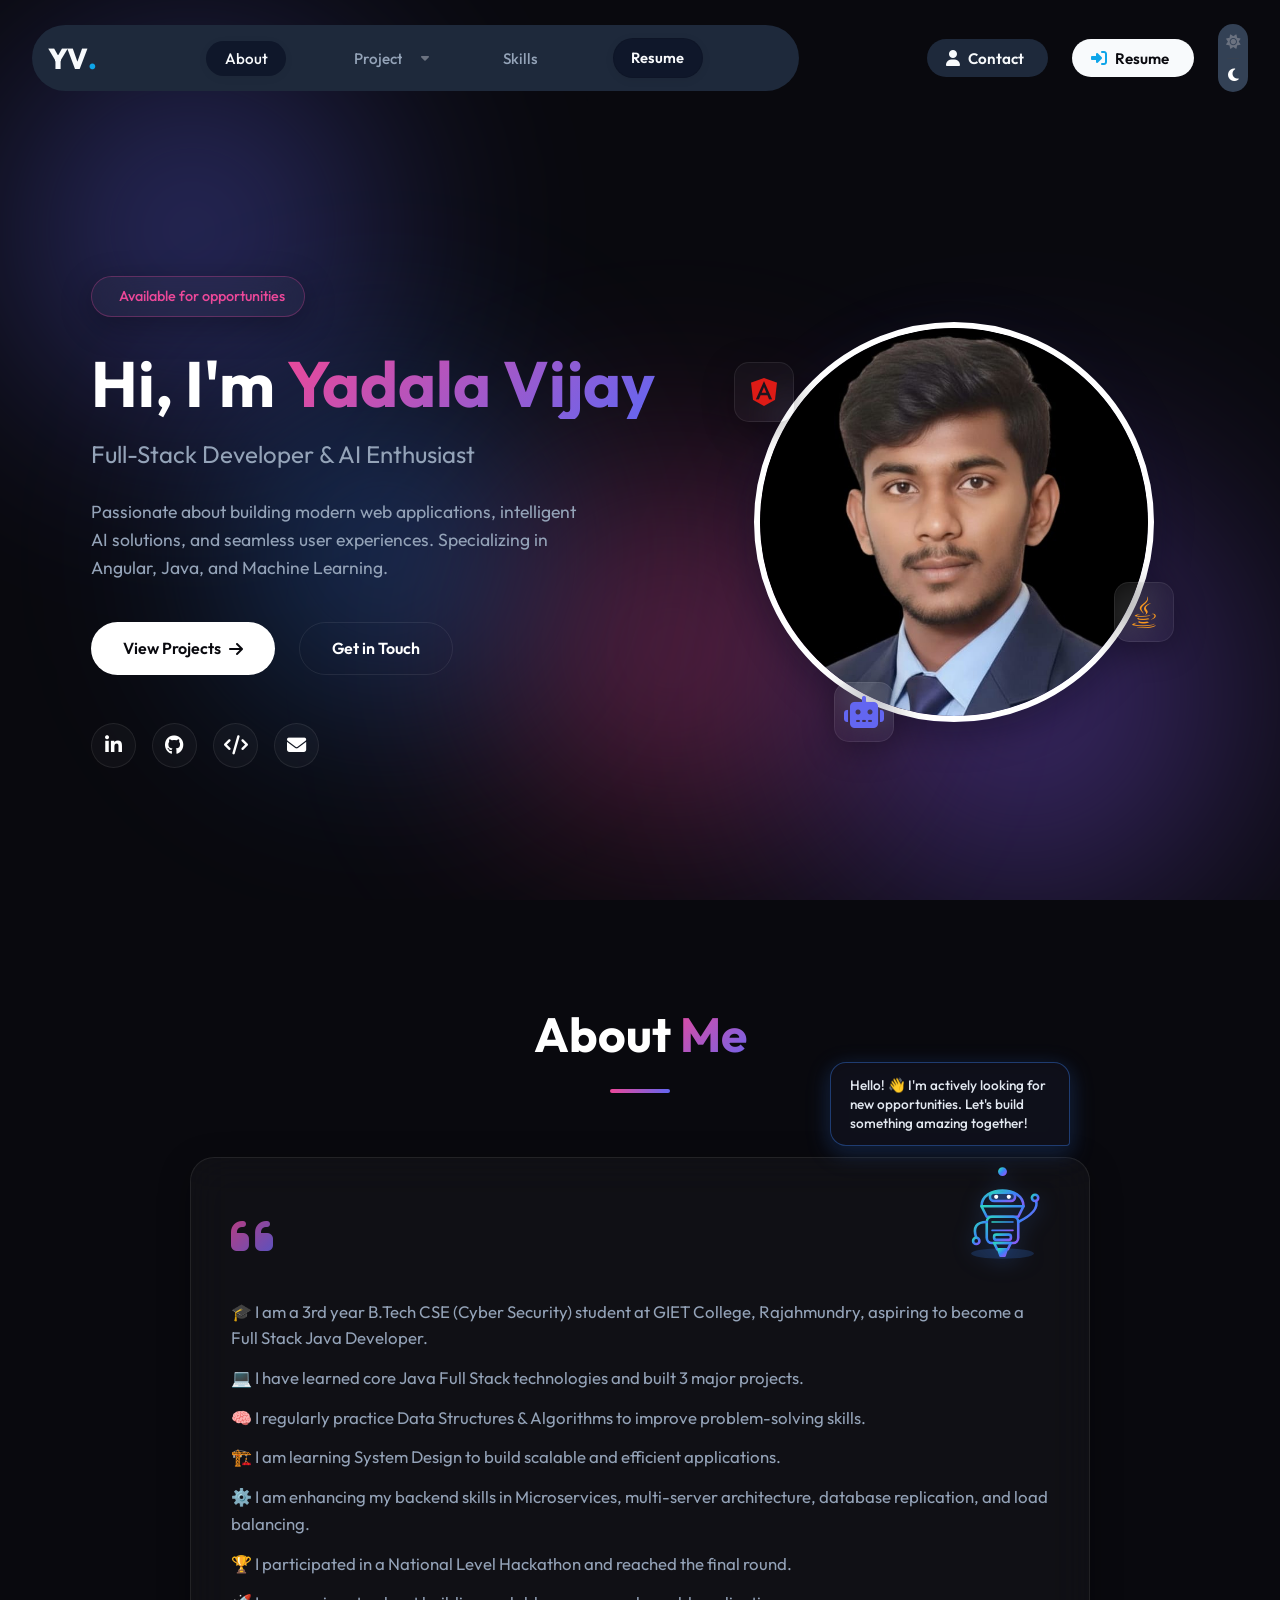
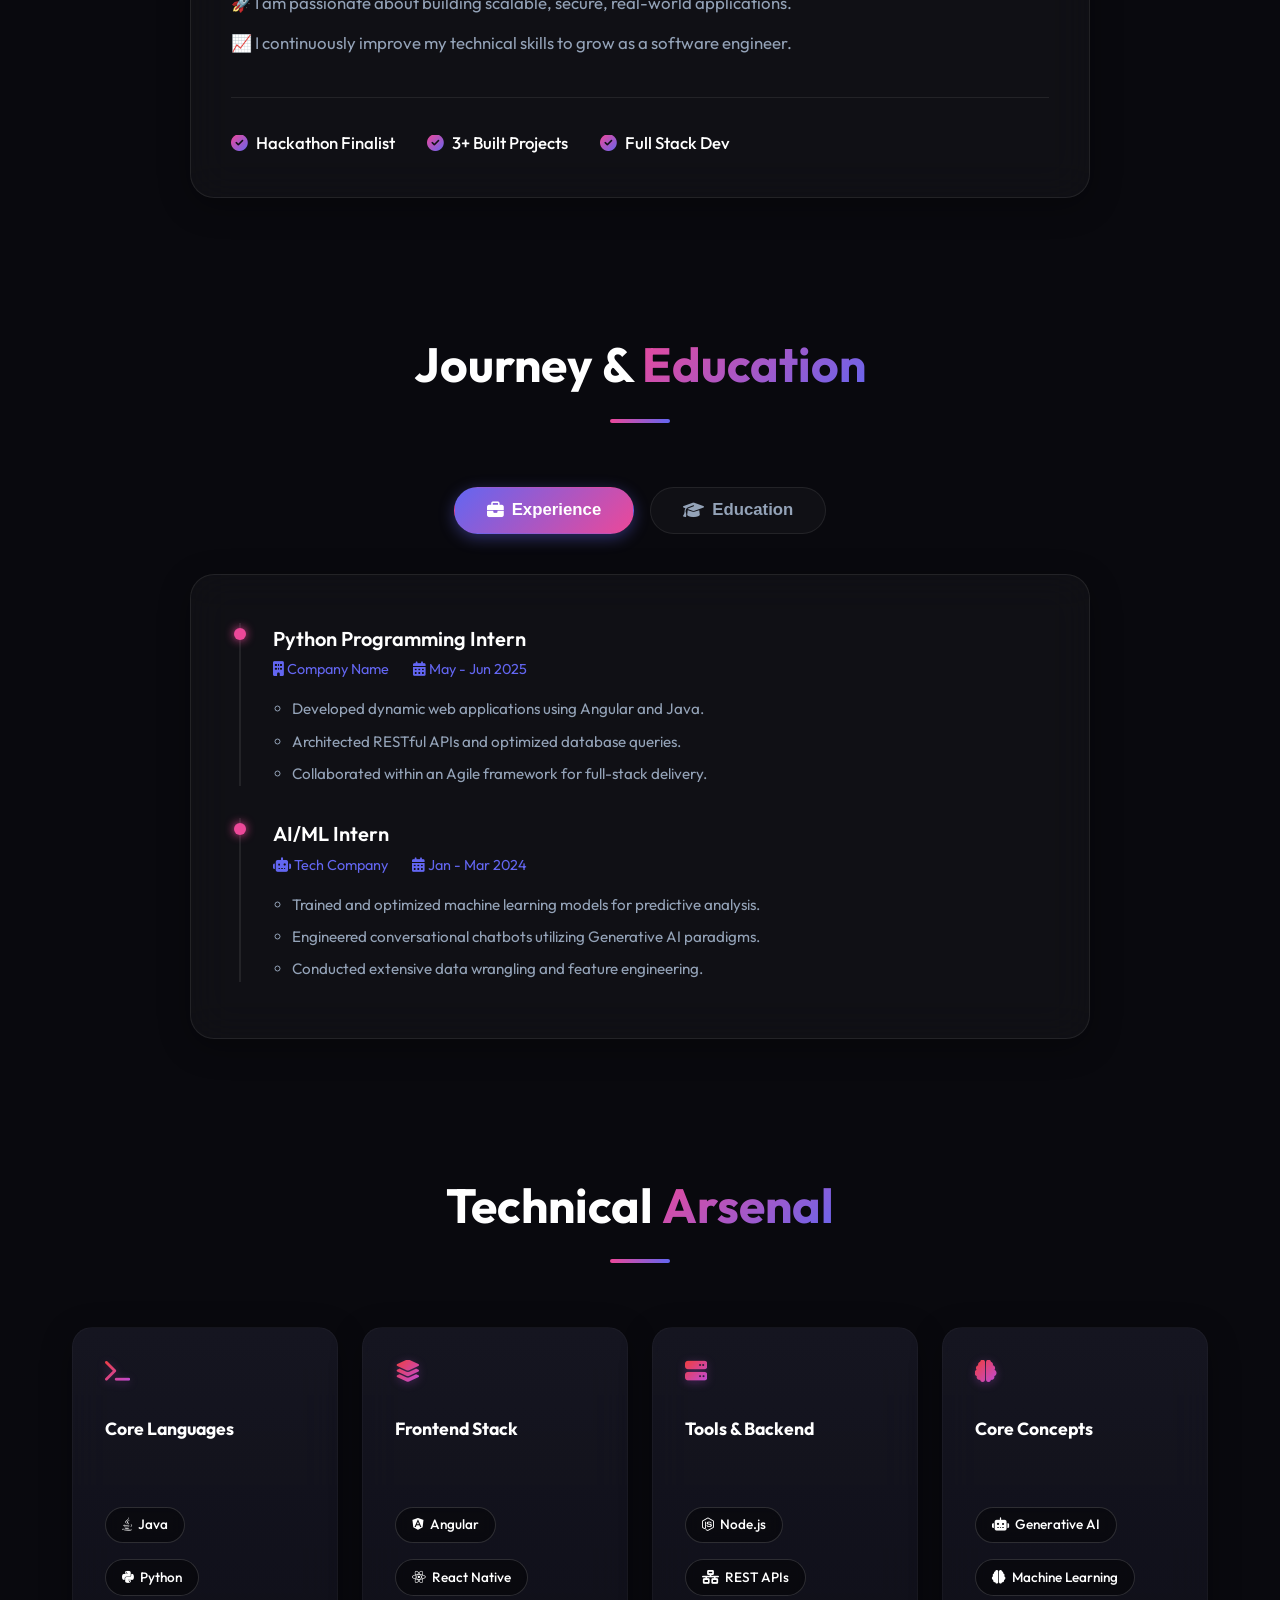
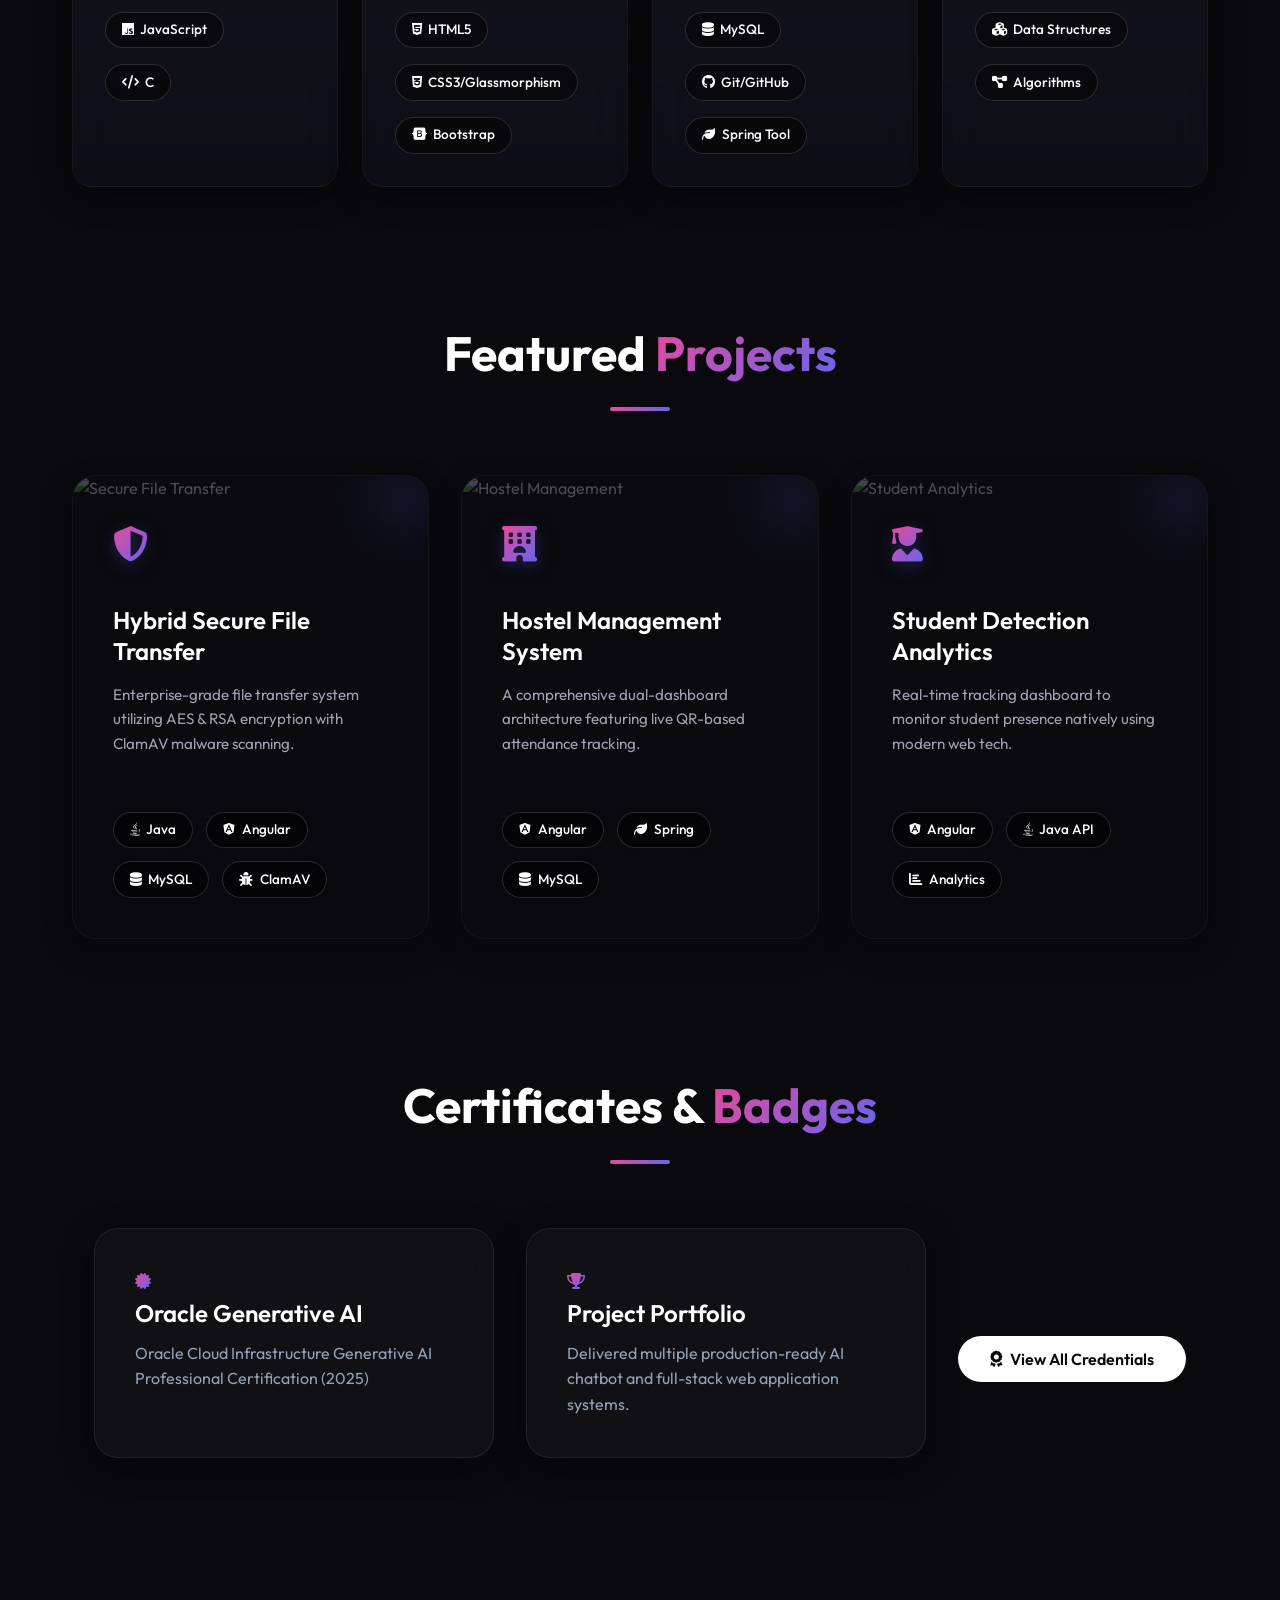
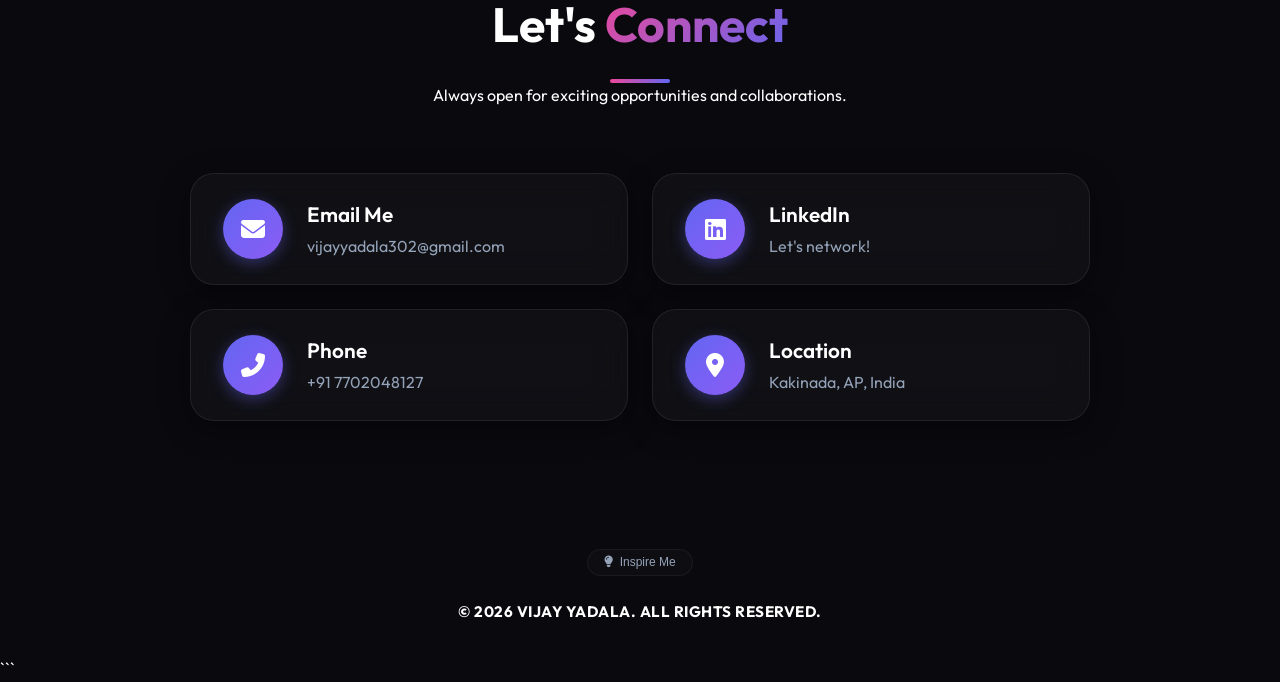
==== commit 0c7daca6: "first commit" ====
--- a/index.html
+++ b/index.html
@@ -5,12 +5,15 @@
     <meta charset="UTF-8">
     <meta name="viewport" content="width=device-width, initial-scale=1.0">
     <title>YV Portfolio</title>
+    <!-- Favicon -->
+    <link rel="icon" type="image/png" href="favicon.png">
+    <link rel="apple-touch-icon" href="favicon.png">
     <!-- Google Fonts: Outfit -->
     <link rel="preconnect" href="https://fonts.googleapis.com">
     <link rel="preconnect" href="https://fonts.gstatic.com" crossorigin>
     <link href="https://fonts.googleapis.com/css2?family=Outfit:wght@300;400;500;600;700;800&display=swap"
         rel="stylesheet">
-    <link rel="stylesheet" href="style.css?v=16">
+    <link rel="stylesheet" href="style.css?v=18">
     <!-- Font Awesome for icons -->
     <link rel="stylesheet" href="https://cdnjs.cloudflare.com/ajax/libs/font-awesome/6.4.0/css/all.min.css">
 </head>
@@ -42,37 +45,71 @@
     </div>
 
     <!-- Header & Navigation -->
-    <header class="glass-nav">
-        <nav>
-            <div class="logo">YV<span class="dot">.</span></div>
-            <div class="hamburger" onclick="toggleMenu()">
-                <div class="menu-icon">
+    <header class="custom-nav-layout" id="mainHeader">
+        <div class="custom-nav-container">
+            <!-- Main Nav Pill -->
+            <div class="nav-pill-main">
+                <div class="custom-logo">
+                    <span class="logo-text">YV</span><span class="logo-dot">.</span>
+                </div>
+
+                <ul class="nav-pill-links" id="navMenu">
+                    <li>
+                        <a href="#about" class="nav-link-anchor" onclick="closeMenu()">
+                            <input type="text" class="nav-input-text active-pill" value="About" readonly>
+                        </a>
+                    </li>
+                    <li>
+                        <a href="#projects" class="nav-link-anchor" onclick="closeMenu()">
+                            <div class="nav-input-group">
+                                <input type="text"
+                                    class="nav-input-text grey-text active-cursor pointer-events-auto cursor-pointer"
+                                    value="Projects" readonly>
+                                <i class="fas fa-caret-down dropdown-icon"></i>
+                            </div>
+                        </a>
+                    </li>
+                    <li>
+                        <a href="#skills" class="nav-link-anchor" onclick="closeMenu()">
+                            <div class="nav-input-group">
+                                <input type="text"
+                                    class="nav-input-text grey-text active-cursor pointer-events-auto cursor-pointer"
+                                    value="Skills" readonly>
+                            </div>
+                        </a>
+                    </li>
+                    <li>
+                        <a href="javascript:void(0)"
+                            onclick="openDocumentViewer('vijay_resume.pdf', 'Resume'); closeMenu()"
+                            class="nav-link-anchor">
+                            <span class="nav-resume-pill">Resume</span>
+                        </a>
+                    </li>
+                </ul>
+
+                <div class="new-hamburger" onclick="toggleMenu()">
                     <i class="fas fa-bars"></i>
                 </div>
             </div>
-            <ul class="nav-links" id="navMenu">
-                <div class="menu-items">
-                    <li><a href="#home" class="active" onclick="closeMenu()"><i
-                                class="fas fa-home"></i><span>Home</span></a></li>
-                    <li><a href="#about" onclick="closeMenu()"><i
-                                class="fas fa-user-astronaut"></i><span>About</span></a></li>
-                    <li><a href="#experience" onclick="closeMenu()"><i
-                                class="fas fa-briefcase"></i><span>Journey</span></a></li>
-                    <li><a href="#skills" onclick="closeMenu()"><i class="fas fa-code"></i><span>Skills</span></a></li>
-                    <li><a href="#projects" onclick="closeMenu()"><i class="fas fa-rocket"></i><span>Projects</span></a>
-                    </li>
-                    <li><a href="#contact" onclick="closeMenu()"><i
-                                class="fas fa-paper-plane"></i><span>Contact</span></a></li>
-                    <li class="mobile-resume"><a href="javascript:void(0)"
-                            onclick="openDocumentViewer('vijay_resume.pdf', 'Resume'); closeMenu();"><i
-                                class="fas fa-file-download"></i><span>Resume</span></a></li>
-                </div>
-            </ul>
-            <a href="javascript:void(0)" onclick="openDocumentViewer('vijay_resume.pdf', 'Resume')"
-                class="btn btn-primary resume-btn resume-link">
-                <i class="fas fa-file-alt"></i> Resume
-            </a>
-        </nav>
+
+            <!-- Auth / Actions -->
+            <div class="nav-actions-group">
+                <a href="#contact" class="nav-btn-grey">
+                    <i class="fas fa-user"></i> <input type="text"
+                        class="action-input dark-text pointer-events-auto cursor-pointer" value="Contact" readonly>
+                </a>
+                <a href="javascript:void(0)" onclick="openDocumentViewer('vijay_resume.pdf', 'Resume')"
+                    class="nav-btn-black">
+                    <i class="fas fa-sign-in-alt icon-cyan"></i> <input type="text"
+                        class="action-input light-text pointer-events-auto cursor-pointer" value="Resume" readonly>
+                </a>
+                <div class="theme-toggle-vertical">
+                    <button class="active"><i class="fas fa-sun"></i></button>
+                    <div class="theme-toggle-divider"></div>
+                    <button><i class="fas fa-moon"></i></button>
+                </div>
+            </div>
+        </div>
     </header>
 
     <!-- Hero Section -->
--- a/style.css
+++ b/style.css
@@ -25,8 +25,47 @@
     --glass-border: rgba(255, 255, 255, 0.08);
     --glass-border-hover: rgba(255, 255, 255, 0.2);
 
+    /* Navigation Pill Colors */
+    --nav-bg: #eef2f6;
+    --nav-text-active: #0f172a;
+    --nav-text-grey: #475569;
+    --nav-btn-grey-bg: #eef2f6;
+    --nav-btn-black-bg: #000000;
+    --nav-pill-active-bg: #ffffff;
+    --nav-logo-text: #111827;
+    --nav-theme-toggle-bg: #000000;
+
     --bento-gap: 1.5rem;
     --transition-smooth: all 0.4s cubic-bezier(0.16, 1, 0.3, 1);
+}
+
+/* Light Theme Overrides for Main Body (Optional) */
+:root[data-theme="light"] {
+    --bg-base: #f8fafc;
+    --text-primary: #0f172a;
+    --text-secondary: #475569;
+    --glass-bg: rgba(0, 0, 0, 0.03);
+    --glass-bg-hover: rgba(0, 0, 0, 0.08);
+    --glass-border: rgba(0, 0, 0, 0.08);
+    --glass-border-hover: rgba(0, 0, 0, 0.2);
+
+    /* Skills section light mode */
+    --skill-column-bg: linear-gradient(180deg, rgba(241, 245, 249, 0.9) 0%, rgba(226, 232, 240, 0.95) 100%);
+    --skill-column-border: rgba(0, 0, 0, 0.08);
+    --skill-pill-bg: rgba(0, 0, 0, 0.06);
+    --skill-pill-border: rgba(0, 0, 0, 0.12);
+}
+
+/* Dark Theme Overrides for Navigation Pill */
+:root[data-theme="dark"] {
+    --nav-bg: #1e293b;
+    --nav-text-active: #f8fafc;
+    --nav-text-grey: #94a3b8;
+    --nav-btn-grey-bg: #1e293b;
+    --nav-btn-black-bg: #f8fafc;
+    --nav-pill-active-bg: #0f172a;
+    --nav-logo-text: #f8fafc;
+    --nav-theme-toggle-bg: #334155;
 }
 
 * {
@@ -746,8 +785,8 @@
 }
 
 .skill-pill {
-    background: rgba(0, 0, 0, 0.25);
-    border: 1px solid rgba(255, 255, 255, 0.05);
+    background: var(--skill-pill-bg, rgba(0, 0, 0, 0.25));
+    border: 1px solid var(--skill-pill-border, rgba(255, 255, 255, 0.05));
     color: var(--text-primary);
     padding: 0.45rem 1rem;
     border-radius: 20px;
@@ -779,8 +818,8 @@
     align-items: flex-start;
     height: 100%;
     border-radius: 20px;
-    background: linear-gradient(180deg, rgba(30, 30, 45, 0.6) 0%, rgba(15, 15, 25, 0.8) 100%);
-    border: 1px solid rgba(255, 255, 255, 0.03);
+    background: var(--skill-column-bg, linear-gradient(180deg, rgba(30, 30, 45, 0.6) 0%, rgba(15, 15, 25, 0.8) 100%));
+    border: 1px solid var(--skill-column-border, rgba(255, 255, 255, 0.03));
 }
 
 .skill-column .card-icon {
@@ -1816,11 +1855,11 @@
     }
 
     .hero-section {
-        padding-top: 60px;
+        padding-top: 90px;
     }
 
     .container.hero-container {
-        padding-top: 2rem;
+        padding-top: 2.5rem;
     }
 
     .hero-container {
@@ -1963,4 +2002,355 @@
     .toast.active {
         right: 0;
     }
+}
+
+/* 
+ * ==========================================
+ * NEW NAVIGATION (Custom Pill Layout)
+ * ==========================================
+ */
+.custom-nav-layout {
+    display: flex;
+    justify-content: center;
+    padding: 1.5rem 2rem;
+    position: fixed;
+    top: 0;
+    left: 0;
+    width: 100%;
+    z-index: 1000;
+}
+
+.custom-nav-container {
+    display: flex;
+    align-items: center;
+    width: 100%;
+    max-width: 1400px;
+    justify-content: space-between;
+}
+
+.nav-pill-main {
+    flex: 1;
+    display: flex;
+    align-items: center;
+    background: var(--nav-bg);
+    padding: 0.6rem 1.0rem;
+    border-radius: 50px;
+    margin-right: max(2rem, 10vw);
+    max-width: 900px;
+}
+
+.custom-logo {
+    display: flex;
+    align-items: baseline;
+    font-size: 1.8rem;
+    font-weight: 800;
+    margin-right: auto;
+}
+
+.custom-logo .logo-text {
+    color: var(--nav-logo-text);
+}
+
+.custom-logo .logo-dot {
+    color: #0ea5e9;
+}
+
+.nav-pill-links {
+    display: flex;
+    align-items: center;
+    gap: 0;
+    list-style: none;
+    margin: 0 auto;
+    padding: 0;
+    justify-content: space-evenly;
+    flex: 1;
+    max-width: 600px;
+}
+
+.nav-pill-links li {
+    display: flex;
+    align-items: center;
+}
+
+.nav-link-anchor {
+    text-decoration: none;
+    display: flex;
+    align-items: center;
+}
+
+.nav-input-group {
+    display: flex;
+    align-items: center;
+    gap: 0.2rem;
+}
+
+.nav-input-text {
+    background: transparent;
+    border: none;
+    font-family: inherit;
+    font-weight: 500;
+    font-size: 0.95rem;
+    padding: 0.5rem 1rem;
+    border-radius: 50px;
+    width: 80px;
+    text-align: center;
+    cursor: pointer;
+    /* So user knows they can type/click */
+}
+
+.nav-input-text:focus {
+    outline: none;
+    background: var(--nav-pill-active-bg);
+}
+
+.active-pill {
+    background: var(--nav-pill-active-bg);
+    color: var(--nav-text-active);
+    box-shadow: 0 2px 10px rgba(0, 0, 0, 0.05);
+}
+
+.grey-text {
+    color: var(--nav-text-grey);
+}
+
+.nav-resume-pill {
+    font-size: 0.92rem;
+    font-weight: 600;
+    color: var(--nav-text-active);
+    background: var(--nav-pill-active-bg);
+    border-radius: 50px;
+    padding: 0.45rem 1.1rem;
+    box-shadow: 0 2px 10px rgba(0, 0, 0, 0.07);
+    border: 1.5px solid rgba(0, 0, 0, 0.08);
+    cursor: pointer;
+    white-space: nowrap;
+    transition: box-shadow 0.2s;
+    display: inline-block;
+}
+
+.nav-resume-pill:hover {
+    box-shadow: 0 4px 16px rgba(99, 102, 241, 0.18);
+}
+
+.dropdown-icon {
+    color: #6b7280;
+    font-size: 0.8rem;
+}
+
+.nav-badge-hiring {
+    background: #000000;
+    color: #ffffff;
+    font-size: 0.5rem;
+    padding: 0.15rem 0.4rem;
+    border-radius: 4px;
+    text-transform: uppercase;
+    font-weight: 700;
+    letter-spacing: 0.5px;
+    white-space: nowrap;
+}
+
+.nav-actions-group {
+    display: flex;
+    align-items: center;
+    gap: 1.5rem;
+}
+
+.nav-btn-grey {
+    background: var(--nav-btn-grey-bg);
+    padding: 0.6rem 1.2rem;
+    border-radius: 50px;
+    display: flex;
+    align-items: center;
+    gap: 0.5rem;
+    text-decoration: none;
+    color: var(--nav-text-active);
+}
+
+.nav-btn-black {
+    background: var(--nav-btn-black-bg);
+    padding: 0.6rem 1.2rem;
+    border-radius: 50px;
+    display: flex;
+    align-items: center;
+    gap: 0.5rem;
+    text-decoration: none;
+}
+
+.action-input {
+    background: transparent;
+    border: none;
+    font-family: inherit;
+    font-weight: 600;
+    font-size: 0.95rem;
+    width: 60px;
+    cursor: pointer;
+}
+
+.action-input:focus {
+    outline: none;
+}
+
+.dark-text {
+    color: var(--nav-logo-text);
+}
+
+.light-text {
+    color: var(--bg-base);
+    /* Inversely colored text inside the black button */
+    width: 60px;
+}
+
+.icon-cyan {
+    color: #0ea5e9;
+}
+
+.theme-toggle-vertical {
+    background: var(--nav-theme-toggle-bg);
+    border-radius: 50px;
+    display: flex;
+    flex-direction: column;
+    align-items: center;
+    padding: 0.4rem 0.3rem;
+    gap: 0.3rem;
+}
+
+.theme-toggle-vertical button {
+    background: transparent;
+    border: none;
+    color: #6b7280;
+    cursor: pointer;
+    font-size: 0.9rem;
+    padding: 0.2rem;
+    border-radius: 50%;
+}
+
+.theme-toggle-vertical button.active {
+    color: #ffffff;
+}
+
+.theme-toggle-divider {
+    width: 12px;
+    height: 1px;
+    background: #374151;
+}
+
+.new-hamburger {
+    display: none;
+}
+
+@media (max-width: 992px) {
+
+    .nav-pill-links,
+    .nav-actions-group .nav-btn-grey,
+    .nav-actions-group .nav-btn-black {
+        display: none;
+    }
+
+    .nav-pill-links.active {
+        display: flex;
+        position: absolute;
+        top: 100%;
+        left: 50%;
+        transform: translateX(-50%);
+        width: max-content;
+        min-width: 200px;
+        background: var(--nav-bg);
+        flex-direction: column;
+        justify-content: center;
+        align-items: center;
+        padding: 1rem;
+        margin-top: 1rem;
+        border-radius: 24px;
+        z-index: 999;
+        /* Slide tracking animation class */
+        animation: menuFadeIn 0.3s ease forwards;
+        box-shadow: 0 10px 40px rgba(0, 0, 0, 0.15);
+        border: 1px solid var(--glass-border);
+    }
+
+    @keyframes menuFadeIn {
+        from {
+            opacity: 0;
+            transform: translate(-50%, -15px);
+        }
+
+        to {
+            opacity: 1;
+            transform: translate(-50%, 0);
+        }
+    }
+
+    .nav-pill-links.active li {
+        width: 100%;
+        justify-content: center;
+        padding: 0.6rem 1.5rem;
+        margin: 0.2rem 0;
+        border-radius: 50px;
+        transition: all 0.2s ease;
+        opacity: 0;
+        animation: menuItemsSlideUp 0.4s ease forwards;
+    }
+
+    .nav-pill-links.active li:nth-child(1) {
+        animation-delay: 0.05s;
+    }
+
+    .nav-pill-links.active li:nth-child(2) {
+        animation-delay: 0.1s;
+    }
+
+    .nav-pill-links.active li:nth-child(3) {
+        animation-delay: 0.15s;
+    }
+
+    .nav-pill-links.active li:nth-child(4) {
+        animation-delay: 0.2s;
+    }
+
+    @keyframes menuItemsSlideUp {
+        from {
+            opacity: 0;
+            transform: translateY(15px);
+        }
+
+        to {
+            opacity: 1;
+            transform: translateY(0);
+        }
+    }
+
+    /* Change input text styles on mobile full-screen */
+    .nav-pill-links.active .nav-input-text {
+        font-size: 1.1rem;
+        font-weight: 600;
+        width: 100%;
+        padding: 0;
+        color: var(--nav-text-grey);
+        background: transparent !important;
+        box-shadow: none;
+    }
+
+    /* Make active pill look distinct in full screen */
+    .nav-pill-links.active .active-pill {
+        color: var(--nav-text-active);
+        text-shadow: none;
+    }
+
+    .nav-pill-links.active .nav-input-group i {
+        font-size: 1.1rem;
+        color: var(--nav-text-grey);
+        margin-left: 0.5rem;
+    }
+
+    .nav-input-group {
+        justify-content: center;
+    }
+
+    .new-hamburger {
+        display: flex;
+        font-size: 1.5rem;
+        color: var(--nav-logo-text);
+        cursor: pointer;
+        margin-right: 1rem;
+    }
 }
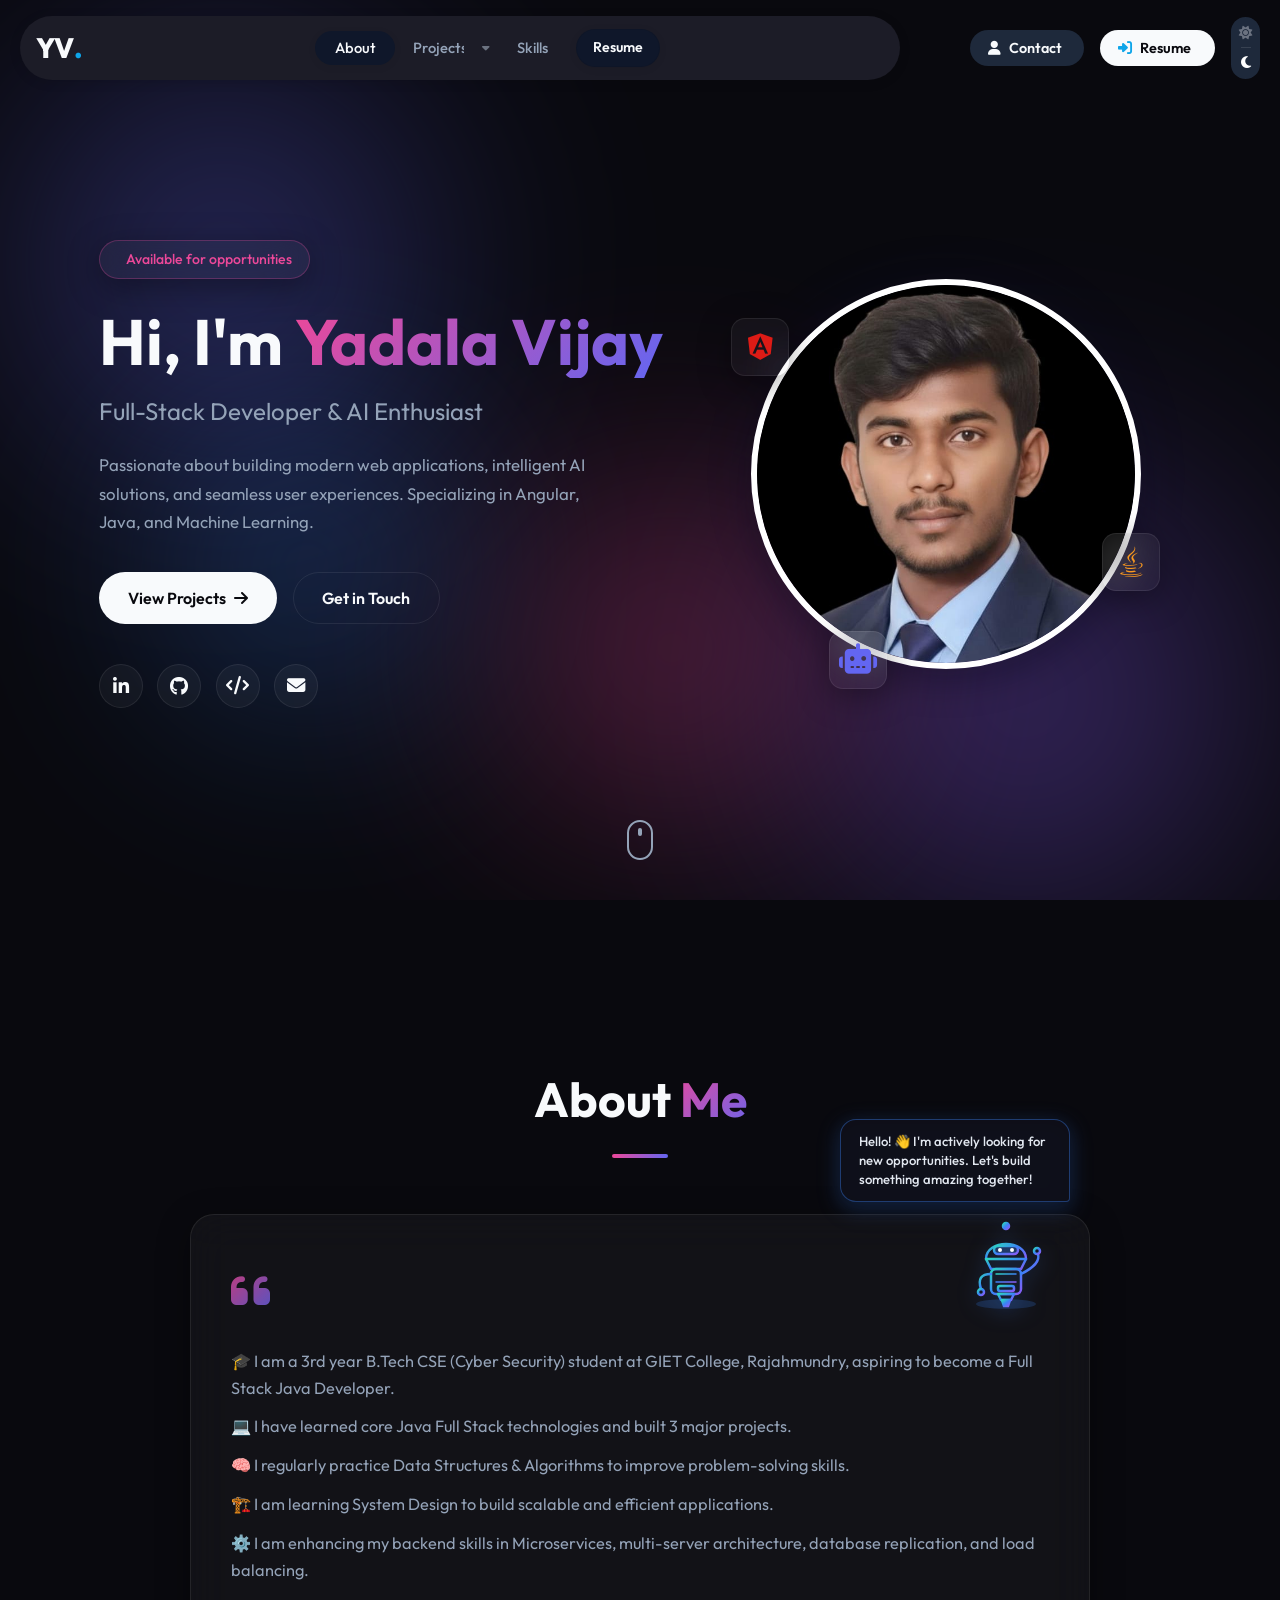
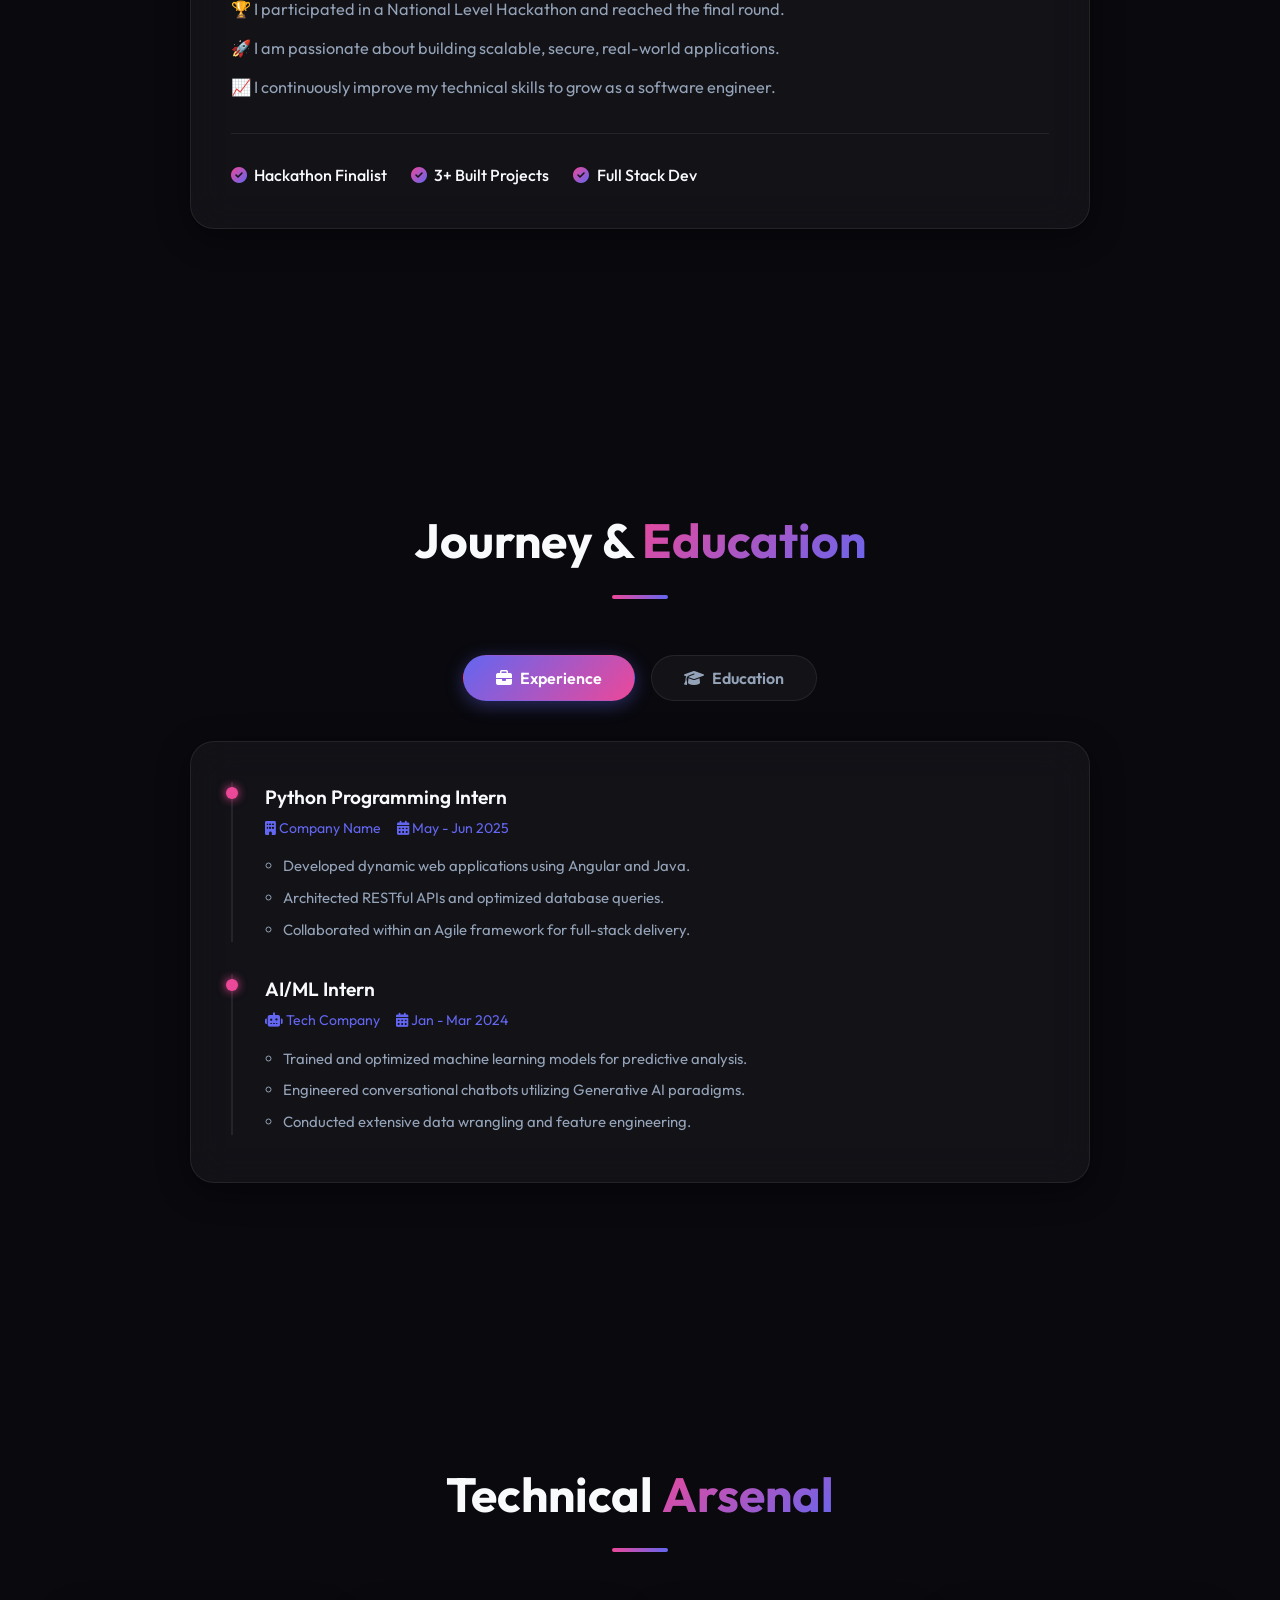
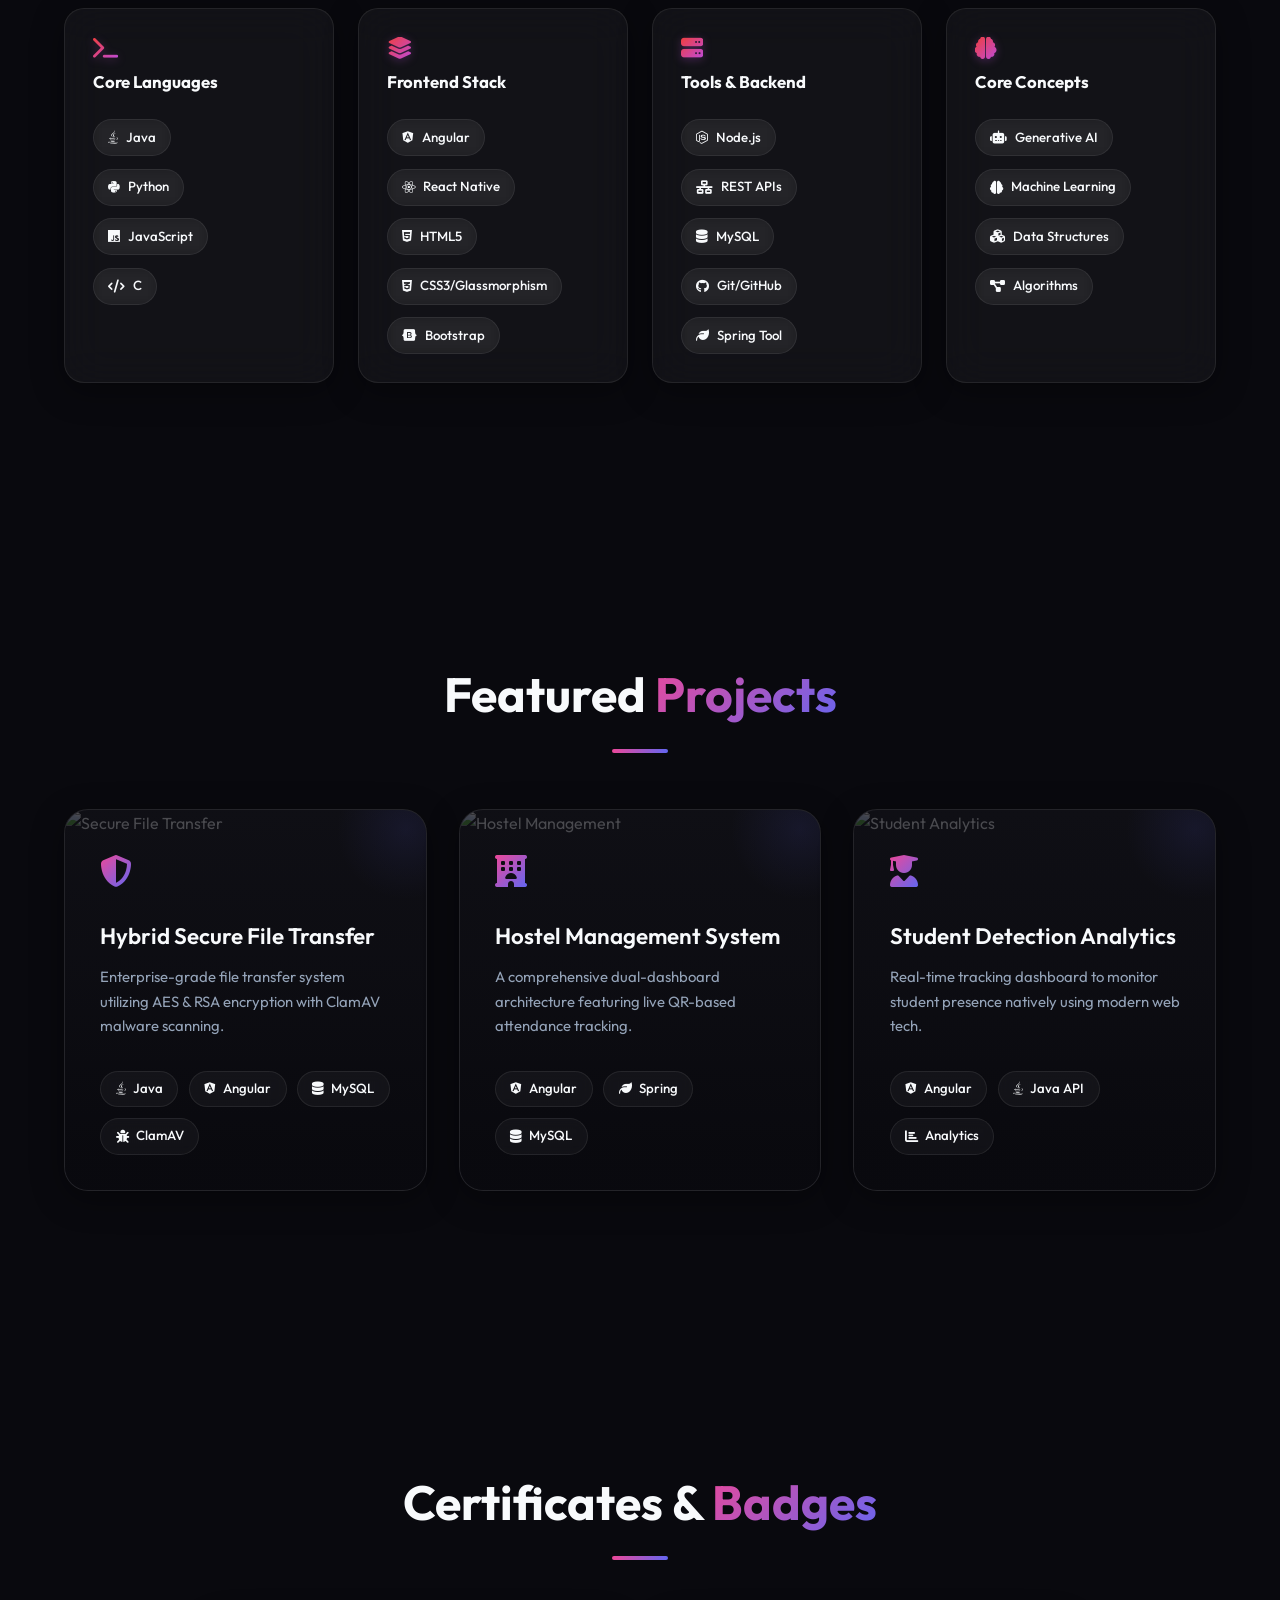
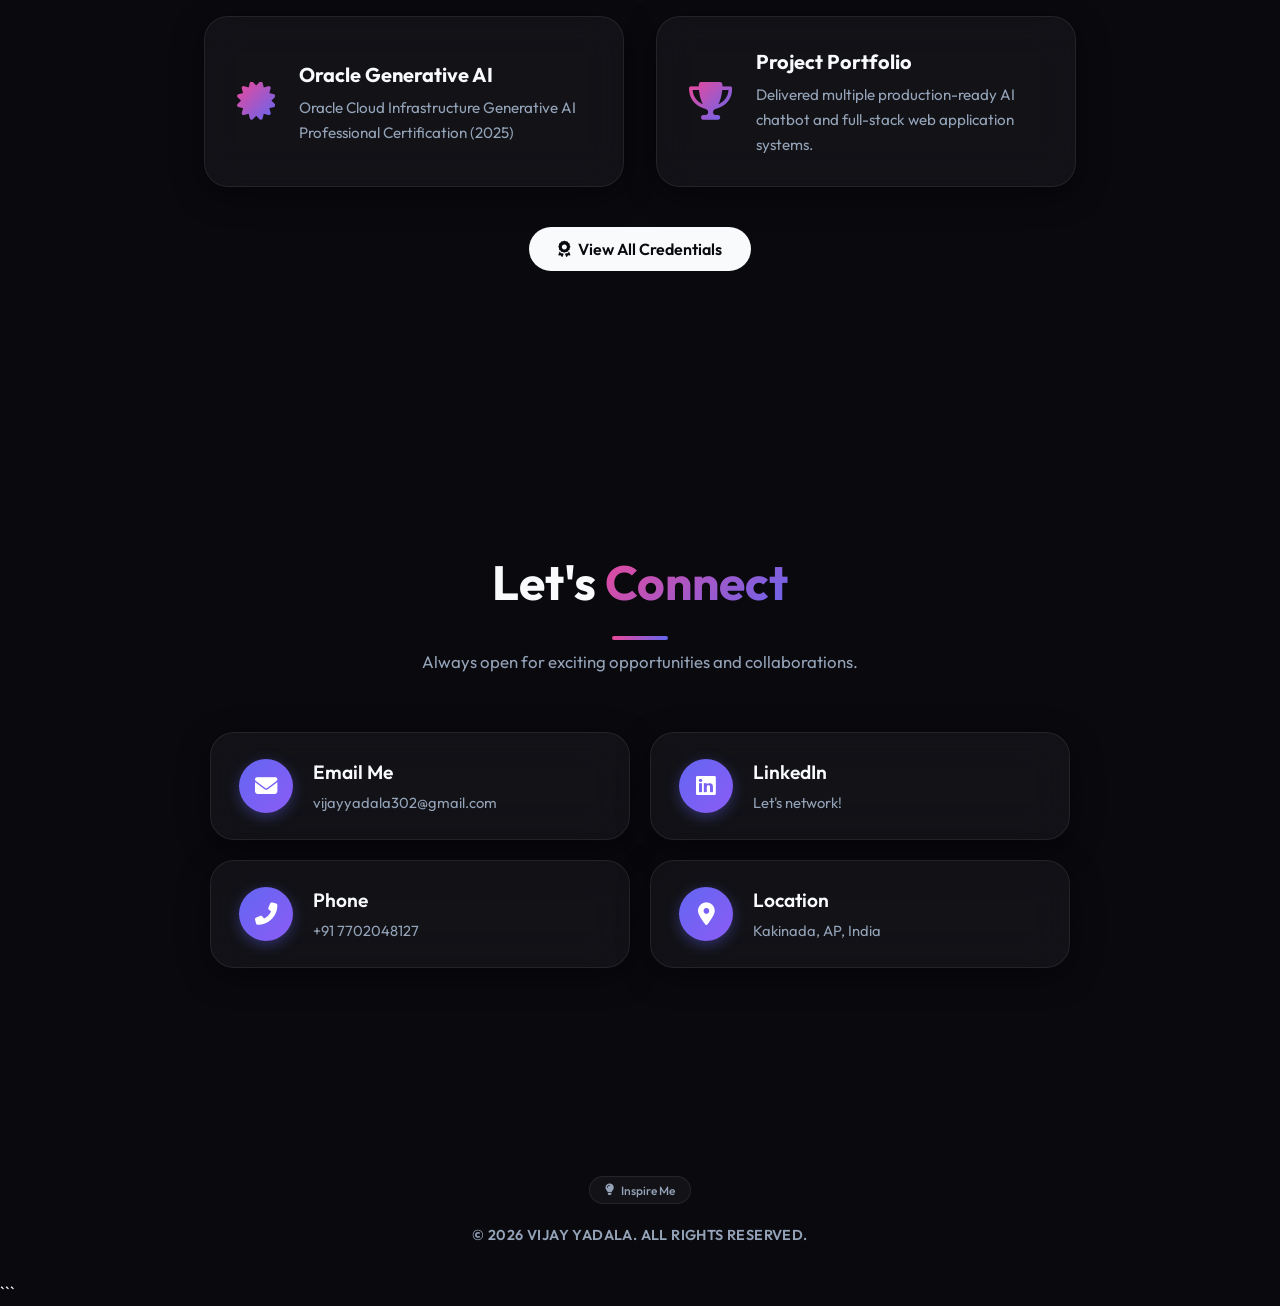
==== commit e2e3f652: "first commit" ====
--- a/index.html
+++ b/index.html
@@ -13,7 +13,7 @@
     <link rel="preconnect" href="https://fonts.gstatic.com" crossorigin>
     <link href="https://fonts.googleapis.com/css2?family=Outfit:wght@300;400;500;600;700;800&display=swap"
         rel="stylesheet">
-    <link rel="stylesheet" href="style.css?v=18">
+    <link rel="stylesheet" href="style.css?v=19">
     <!-- Font Awesome for icons -->
     <link rel="stylesheet" href="https://cdnjs.cloudflare.com/ajax/libs/font-awesome/6.4.0/css/all.min.css">
 </head>
@@ -484,9 +484,8 @@
                 <div class="header-line"></div>
             </div>
 
-            <div class="bento-grid" style="justify-content: center; display: flex; flex-wrap: wrap; gap: 2rem;">
-                <div class="glass-card bento-item hover-lift fade-up delay-1 achievement-box"
-                    style="flex: 1; min-width: 300px; max-width: 400px;">
+            <div class="achievements-flex">
+                <div class="glass-card achievement-box hover-glow fade-up delay-1">
                     <div class="achievement-icon"><i class="fas fa-certificate text-gradient"></i></div>
                     <div class="achievement-text">
                         <h3>Oracle Generative AI</h3>
@@ -494,20 +493,19 @@
                     </div>
                 </div>
 
-                <div class="glass-card bento-item hover-lift fade-up delay-2 achievement-box"
-                    style="flex: 1; min-width: 300px; max-width: 400px;">
+                <div class="glass-card achievement-box hover-glow fade-up delay-2">
                     <div class="achievement-icon"><i class="fas fa-trophy text-gradient"></i></div>
                     <div class="achievement-text">
                         <h3>Project Portfolio</h3>
                         <p>Delivered multiple production-ready AI chatbot and full-stack web application systems.</p>
                     </div>
                 </div>
-
-                <div class="span-4 center-content mt-4 fade-up delay-3">
-                    <button class="btn btn-primary" onclick="openCertificatesModal()">
-                        <i class="fas fa-award"></i> View All Credentials
-                    </button>
-                </div>
+            </div>
+
+            <div class="center-content fade-up delay-3">
+                <button class="btn btn-primary" onclick="openCertificatesModal()">
+                    <i class="fas fa-award"></i> View All Credentials
+                </button>
             </div>
         </div>
     </section>
@@ -559,45 +557,51 @@
     </section>
 
     <!-- Certificates Modal -->
-    <div id="certificatesModal" class="modal glass-modal">
-        <div class="modal-content glass-card">
+    <div id="certificatesModal" class="modal">
+        <div class="modal-content">
             <div class="modal-header">
                 <h2>Verified <span class="text-gradient">Credentials</span></h2>
                 <span class="close-btn" onclick="closeCertificatesModal()">&times;</span>
             </div>
-            <div class="modal-body bento-grid no-gap-mobile">
-                <div class="glass-card bento-item hover-glow mini-cert">
-                    <i class="fas fa-robot text-gradient fa-3x"></i>
-                    <div class="mini-cert-content">
+            <div class="modal-body">
+                <div class="cert-grid">
+                    <!-- Oracle Gen AI -->
+                    <div class="cert-card hover-glow">
+                        <div class="cert-icon-wrap">
+                            <i class="fas fa-robot text-gradient"></i>
+                        </div>
                         <h4>Oracle Gen AI</h4>
                         <a href="javascript:void(0)" onclick="openDocumentViewer('oracle AI.pdf', 'Oracle Gen AI')"
-                            class="btn-micro mt-1">View</a>
-                    </div>
-                </div>
-                <div class="glass-card bento-item hover-glow mini-cert">
-                    <i class="fab fa-java text-gradient fa-3x"></i>
-                    <div class="mini-cert-content">
+                            class="btn-micro"><i class="fas fa-eye"></i> View</a>
+                    </div>
+                    <!-- NPTEL Java -->
+                    <div class="cert-card hover-glow">
+                        <div class="cert-icon-wrap">
+                            <i class="fab fa-java text-gradient"></i>
+                        </div>
                         <h4>NPTEL Java</h4>
                         <a href="javascript:void(0)"
-                            onclick="openDocumentViewer('Programming in Java.pdf', 'NPTEL Java')"
-                            class="btn-micro mt-1">View</a>
-                    </div>
-                </div>
-                <div class="glass-card bento-item hover-glow mini-cert">
-                    <i class="fas fa-paper-plane text-gradient fa-3x"></i>
-                    <div class="mini-cert-content">
+                            onclick="openDocumentViewer('Programming in Java.pdf', 'NPTEL Java')" class="btn-micro"><i
+                                class="fas fa-eye"></i> View</a>
+                    </div>
+                    <!-- Postman API -->
+                    <div class="cert-card hover-glow">
+                        <div class="cert-icon-wrap">
+                            <i class="fas fa-paper-plane text-gradient"></i>
+                        </div>
                         <h4>Postman API</h4>
                         <a href="javascript:void(0)"
                             onclick="openDocumentViewer('Postman - Postman API Fundamentals Student Expert - 2025-10-10.png', 'Postman API')"
-                            class="btn-micro mt-1">View</a>
-                    </div>
-                </div>
-                <div class="glass-card bento-item hover-glow mini-cert">
-                    <i class="fab fa-network-wired text-gradient fa-3x"></i>
-                    <div class="mini-cert-content">
+                            class="btn-micro"><i class="fas fa-eye"></i> View</a>
+                    </div>
+                    <!-- Cisco Cyber -->
+                    <div class="cert-card hover-glow">
+                        <div class="cert-icon-wrap">
+                            <i class="fas fa-shield-alt text-gradient"></i>
+                        </div>
                         <h4>Cisco Cyber</h4>
                         <a href="javascript:void(0)" onclick="openDocumentViewer('cisco1.pdf', 'Cisco Cyber')"
-                            class="btn-micro mt-1">View</a>
+                            class="btn-micro"><i class="fas fa-eye"></i> View</a>
                     </div>
                 </div>
             </div>
--- a/style.css
+++ b/style.css
@@ -1,408 +1,565 @@
 /* 
  * ==========================================
- * MODERN GLASSMORPHISM PORTFOLIO STYLES
+ * YV PORTFOLIO — MODERN GLASSMORPHISM
+ * Mobile-First, Light/Dark Mode, Responsive
  * ==========================================
  */
 
+/* ==========================================
+ * CSS CUSTOM PROPERTIES (THEME TOKENS)
+ * ========================================== */
 :root {
-    --bg-base: #09090e;
-    --text-primary: #ffffff;
-    --text-secondary: #94a3b8;
-
-    /* Gradients & Accents */
-    --accent-1: #6366f1;
-    /* Indigo */
-    --accent-2: #ec4899;
-    /* Pink */
-    --accent-3: #8b5cf6;
-    /* Purple */
-    --accent-4: #3b82f6;
-    /* Blue */
-
-    /* Glassmorphism Variables */
-    --glass-bg: rgba(255, 255, 255, 0.03);
-    --glass-bg-hover: rgba(255, 255, 255, 0.08);
-    --glass-border: rgba(255, 255, 255, 0.08);
-    --glass-border-hover: rgba(255, 255, 255, 0.2);
-
-    /* Navigation Pill Colors */
-    --nav-bg: #eef2f6;
-    --nav-text-active: #0f172a;
-    --nav-text-grey: #475569;
-    --nav-btn-grey-bg: #eef2f6;
-    --nav-btn-black-bg: #000000;
-    --nav-pill-active-bg: #ffffff;
-    --nav-logo-text: #111827;
-    --nav-theme-toggle-bg: #000000;
-
-    --bento-gap: 1.5rem;
-    --transition-smooth: all 0.4s cubic-bezier(0.16, 1, 0.3, 1);
-}
-
-/* Light Theme Overrides for Main Body (Optional) */
+    /* Dark mode defaults */
+    --bg-base:            #09090e;
+    --bg-surface:         #111117;
+    --text-primary:       #f8fafc;
+    --text-secondary:     #94a3b8;
+    --text-muted:         #64748b;
+
+    /* Accent palette */
+    --accent-1:  #6366f1; /* Indigo  */
+    --accent-2:  #ec4899; /* Pink    */
+    --accent-3:  #8b5cf6; /* Purple  */
+    --accent-4:  #3b82f6; /* Blue    */
+
+    /* Glassmorphism */
+    --glass-bg:           rgba(255,255,255,0.04);
+    --glass-bg-hover:     rgba(255,255,255,0.09);
+    --glass-border:       rgba(255,255,255,0.08);
+    --glass-border-hover: rgba(255,255,255,0.22);
+
+    /* Navigation */
+    --nav-bg:             #1c1c27;
+    --nav-text-active:    #f8fafc;
+    --nav-text-muted:     #94a3b8;
+    --nav-pill-active:    #0f172a;
+    --nav-logo-text:      #f8fafc;
+    --nav-btn-grey-bg:    #1e293b;
+    --nav-btn-dark-bg:    #f8fafc;
+    --nav-theme-bg:       #1e293b;
+
+    /* Misc */
+    --bento-gap:          1.5rem;
+    --radius-lg:          24px;
+    --radius-md:          16px;
+    --radius-sm:          10px;
+    --transition:         all 0.4s cubic-bezier(0.16,1,0.3,1);
+    --shadow-card:        0 8px 32px rgba(0,0,0,0.35);
+    --shadow-hover:       0 16px 48px rgba(0,0,0,0.5), 0 0 24px rgba(99,102,241,0.12);
+}
+
+/* Light theme overrides */
 :root[data-theme="light"] {
-    --bg-base: #f8fafc;
-    --text-primary: #0f172a;
-    --text-secondary: #475569;
-    --glass-bg: rgba(0, 0, 0, 0.03);
-    --glass-bg-hover: rgba(0, 0, 0, 0.08);
-    --glass-border: rgba(0, 0, 0, 0.08);
-    --glass-border-hover: rgba(0, 0, 0, 0.2);
-
-    /* Skills section light mode */
-    --skill-column-bg: linear-gradient(180deg, rgba(241, 245, 249, 0.9) 0%, rgba(226, 232, 240, 0.95) 100%);
-    --skill-column-border: rgba(0, 0, 0, 0.08);
-    --skill-pill-bg: rgba(0, 0, 0, 0.06);
-    --skill-pill-border: rgba(0, 0, 0, 0.12);
-}
-
-/* Dark Theme Overrides for Navigation Pill */
-:root[data-theme="dark"] {
-    --nav-bg: #1e293b;
-    --nav-text-active: #f8fafc;
-    --nav-text-grey: #94a3b8;
-    --nav-btn-grey-bg: #1e293b;
-    --nav-btn-black-bg: #f8fafc;
-    --nav-pill-active-bg: #0f172a;
-    --nav-logo-text: #f8fafc;
-    --nav-theme-toggle-bg: #334155;
-}
-
-* {
-    margin: 0;
-    padding: 0;
-    box-sizing: border-box;
-}
-
-html {
-    scroll-behavior: smooth;
-}
+    --bg-base:            #f1f5f9;
+    --bg-surface:         #e8edf5;
+    --text-primary:       #0f172a;
+    --text-secondary:     #475569;
+    --text-muted:         #94a3b8;
+
+    --glass-bg:           rgba(255,255,255,0.55);
+    --glass-bg-hover:     rgba(255,255,255,0.80);
+    --glass-border:       rgba(0,0,0,0.08);
+    --glass-border-hover: rgba(0,0,0,0.18);
+
+    --nav-bg:             #ffffff;
+    --nav-text-active:    #0f172a;
+    --nav-text-muted:     #64748b;
+    --nav-pill-active:    #f1f5f9;
+    --nav-logo-text:      #0f172a;
+    --nav-btn-grey-bg:    #f1f5f9;
+    --nav-btn-dark-bg:    #0f172a;
+    --nav-theme-bg:       #0f172a;
+
+    --shadow-card:        0 4px 20px rgba(0,0,0,0.10);
+    --shadow-hover:       0 10px 32px rgba(0,0,0,0.18);
+}
+
+/* ==========================================
+ * RESET & BASE
+ * ========================================== */
+*, *::before, *::after { margin:0; padding:0; box-sizing:border-box; }
+
+html { scroll-behavior: smooth; }
 
 body {
     font-family: 'Outfit', sans-serif;
+    background-color: var(--bg-base);
     color: var(--text-primary);
-    background-color: var(--bg-base);
-    line-height: 1.6;
+    line-height: 1.65;
     overflow-x: hidden;
-}
-
-a {
-    text-decoration: none;
-    color: inherit;
-}
-
-ul {
-    list-style: none;
-}
-
-.mt-4 {
-    margin-top: 2rem;
-}
-
-.mt-3 {
-    margin-top: 1rem;
-}
-
-/* 
- * ==========================================
- * MESH BACKGROUND ANIMATION
- * ==========================================
- */
+    transition: background-color 0.4s ease, color 0.4s ease;
+}
+
+a  { text-decoration: none; color: inherit; }
+ul { list-style: none; }
+
+.mt-2  { margin-top: 0.75rem; }
+.mt-3  { margin-top: 1.25rem; }
+.mt-4  { margin-top: 2rem; }
+
+/* ==========================================
+ * MESH BACKGROUND
+ * ========================================== */
 .mesh-bg {
-    position: fixed;
-    top: 0;
-    left: 0;
-    width: 100vw;
-    height: 100vh;
+    position: fixed; inset: 0;
     z-index: -2;
     background-color: var(--bg-base);
     overflow: hidden;
     pointer-events: none;
+    transition: background-color 0.4s ease;
 }
 
 .mesh-blob {
     position: absolute;
-    filter: blur(100px);
-    z-index: -1;
-    opacity: 0.5;
+    filter: blur(110px);
+    opacity: 0.45;
     border-radius: 50%;
-    animation: float 20s infinite alternate ease-in-out;
-}
-
-.blob-1 {
-    top: -10%;
-    left: -10%;
-    width: 50vw;
-    height: 50vw;
-    background: radial-gradient(circle, var(--accent-1), transparent 60%);
-}
-
-.blob-2 {
-    bottom: -20%;
-    right: -10%;
-    width: 60vw;
-    height: 60vw;
+    animation: blob-drift 22s infinite alternate ease-in-out;
+}
+
+:root[data-theme="light"] .mesh-blob { opacity: 0.18; }
+
+.blob-1 { top:-10%; left:-10%; width:55vw; height:55vw;
+    background: radial-gradient(circle, var(--accent-1), transparent 60%); }
+.blob-2 { bottom:-20%; right:-10%; width:60vw; height:60vw;
     background: radial-gradient(circle, var(--accent-3), transparent 60%);
-    animation-delay: -5s;
-}
-
-.blob-3 {
-    top: 40%;
-    left: 30%;
-    width: 45vw;
-    height: 45vw;
+    animation-delay: -6s; }
+.blob-3 { top:40%; left:30%; width:45vw; height:45vw;
     background: radial-gradient(circle, var(--accent-2), transparent 60%);
-    animation-delay: -10s;
-}
-
-.blob-4 {
-    bottom: 10%;
-    left: 10%;
-    width: 40vw;
-    height: 40vw;
+    animation-delay: -11s; }
+.blob-4 { bottom:10%; left:5%; width:38vw; height:38vw;
     background: radial-gradient(circle, var(--accent-4), transparent 60%);
-    animation-delay: -15s;
-}
-
-@keyframes float {
-    0% {
-        transform: translate(0, 0) scale(1);
-    }
-
-    33% {
-        transform: translate(5%, 10%) scale(1.1);
-    }
-
-    66% {
-        transform: translate(-5%, 5%) scale(0.9);
-    }
-
-    100% {
-        transform: translate(-10%, -5%) scale(1.05);
-    }
-}
-
-/* 
- * ==========================================
- * UTILITIES & GLASSMORPHISM
- * ==========================================
- */
+    animation-delay: -16s; }
+
+@keyframes blob-drift {
+    0%   { transform: translate(0,0) scale(1); }
+    33%  { transform: translate(4%,9%) scale(1.08); }
+    66%  { transform: translate(-4%,4%) scale(0.93); }
+    100% { transform: translate(-9%,-4%) scale(1.04); }
+}
+
+/* ==========================================
+ * GLASS CARD UTILITY
+ * ========================================== */
 .glass-card {
     background: var(--glass-bg);
     backdrop-filter: blur(20px);
     -webkit-backdrop-filter: blur(20px);
     border: 1px solid var(--glass-border);
-    border-radius: 24px;
-    box-shadow: 0 8px 32px 0 rgba(0, 0, 0, 0.3);
+    border-radius: var(--radius-lg);
+    box-shadow: var(--shadow-card);
     position: relative;
     overflow: hidden;
-    transition: var(--transition-smooth);
-}
-
-.hover-glow:hover,
-.glass-card:hover {
+    transition: var(--transition);
+}
+
+.glass-card:hover,
+.hover-glow:hover {
     background: var(--glass-bg-hover);
     border-color: var(--glass-border-hover);
-    transform: translateY(-5px);
-    box-shadow: 0 15px 40px rgba(0, 0, 0, 0.4), 0 0 20px rgba(99, 102, 241, 0.1);
-}
-
+    transform: translateY(-4px);
+    box-shadow: var(--shadow-hover);
+}
+
+/* ==========================================
+ * TEXT GRADIENT
+ * ========================================== */
 .text-gradient {
     background: linear-gradient(135deg, var(--accent-2) 0%, var(--accent-1) 100%);
     -webkit-background-clip: text;
+    background-clip: text;
     -webkit-text-fill-color: transparent;
-    background-clip: text;
     display: inline-block;
 }
 
+/* ==========================================
+ * LAYOUT
+ * ========================================== */
 .container {
     max-width: 1200px;
     margin: 0 auto;
-    padding: 6rem 2rem 2rem;
+    padding: 5rem 1.5rem 2rem;
 }
 
 .section-header {
     text-align: center;
-    margin-bottom: 4rem;
+    margin-bottom: 3.5rem;
 }
 
 .section-header h2 {
-    font-size: 3rem;
+    font-size: clamp(2rem, 5vw, 3rem);
     font-weight: 700;
-    margin-bottom: 1rem;
+    margin-bottom: 0.9rem;
 }
 
 .header-line {
-    width: 60px;
-    height: 4px;
+    width: 56px; height: 4px;
     background: linear-gradient(90deg, var(--accent-2), var(--accent-1));
+    border-radius: 2px;
     margin: 0 auto;
-    border-radius: 2px;
-}
-
-/* 
- * ==========================================
- * NAVIGATION
- * ==========================================
- */
-.glass-nav {
+}
+
+/* ==========================================
+ * NAVIGATION — CUSTOM PILL
+ * ========================================== */
+.custom-nav-layout {
+    display: flex;
+    justify-content: center;
+    padding: 1rem 1.25rem;
     position: fixed;
-    top: 0;
-    left: 0;
+    top: 0; left: 0; width: 100%;
+    z-index: 1000;
+    transition: padding 0.3s ease;
+}
+
+.custom-nav-layout.scrolled {
+    padding: 0.6rem 1.25rem;
+    background: rgba(9,9,14,0.6);
+    backdrop-filter: blur(24px);
+    -webkit-backdrop-filter: blur(24px);
+    border-bottom: 1px solid var(--glass-border);
+}
+
+:root[data-theme="light"] .custom-nav-layout.scrolled {
+    background: rgba(241,245,249,0.75);
+}
+
+.custom-nav-container {
+    display: flex;
+    align-items: center;
     width: 100%;
-    z-index: 1000;
-    transition: var(--transition-smooth);
-    padding: 1rem 0;
-}
-
-.glass-nav.scrolled {
-    background: rgba(10, 10, 15, 0.7);
-    backdrop-filter: blur(20px);
-    -webkit-backdrop-filter: blur(20px);
-    border-bottom: 1px solid var(--glass-border);
-    padding: 0.5rem 0;
-}
-
-nav {
-    max-width: 1400px;
+    max-width: 1380px;
+    justify-content: space-between;
+    gap: 1.5rem;
+}
+
+/* ---- Main pill ---- */
+.nav-pill-main {
+    display: flex;
+    align-items: center;
+    background: var(--nav-bg);
+    padding: 0.55rem 1rem;
+    border-radius: 50px;
+    flex: 1;
+    max-width: 880px;
+    gap: 0.5rem;
+    box-shadow: 0 2px 12px rgba(0,0,0,0.12);
+    transition: background 0.4s ease, box-shadow 0.4s ease;
+}
+
+.custom-logo {
+    display: flex;
+    align-items: baseline;
+    font-size: 1.75rem;
+    font-weight: 800;
+    white-space: nowrap;
+    flex-shrink: 0;
+}
+
+.custom-logo .logo-text { color: var(--nav-logo-text); }
+.custom-logo .logo-dot  { color: #0ea5e9; }
+
+.nav-pill-links {
+    display: flex;
+    align-items: center;
+    gap: 0.2rem;
+    list-style: none;
     margin: 0 auto;
-    padding: 0 2.5rem;
-    display: flex;
-    justify-content: space-between;
-    align-items: center;
-}
-
-.logo {
-    font-size: 1.8rem;
-    font-weight: 800;
-    letter-spacing: 2px;
-}
-
-.logo .dot {
-    color: var(--accent-2);
-}
-
-.nav-links {
-    display: flex;
-    align-items: center;
-    gap: 2rem;
-}
-
-.menu-items {
-    display: flex;
-    gap: 2rem;
-}
-
-.menu-items li a {
+    padding: 0;
+}
+
+.nav-pill-links li { display: flex; align-items: center; }
+
+.nav-link-anchor { text-decoration: none; display: flex; align-items: center; }
+
+.nav-input-group { display: flex; align-items: center; gap: 0.2rem; }
+
+.nav-input-text {
+    background: transparent;
+    border: none;
+    font-family: inherit;
     font-weight: 500;
-    font-size: 1rem;
-    color: var(--text-secondary);
-    transition: var(--transition-smooth);
+    font-size: 0.92rem;
+    padding: 0.45rem 0.9rem;
+    border-radius: 50px;
+    width: 80px;
+    text-align: center;
+    cursor: pointer;
+    color: var(--nav-text-muted);
+    transition: background 0.2s ease, color 0.2s ease;
+}
+
+.nav-input-text:focus { outline: none; }
+
+.nav-input-text:hover {
+    background: var(--nav-pill-active);
+    color: var(--nav-text-active);
+}
+
+.active-pill {
+    background: var(--nav-pill-active);
+    color: var(--nav-text-active) !important;
+    box-shadow: 0 2px 8px rgba(0,0,0,0.06);
+}
+
+.grey-text { color: var(--nav-text-muted); }
+
+.dropdown-icon { color: #6b7280; font-size: 0.75rem; }
+
+.nav-resume-pill {
+    font-size: 0.88rem;
+    font-weight: 600;
+    color: var(--nav-text-active);
+    background: var(--nav-pill-active);
+    border-radius: 50px;
+    padding: 0.42rem 1rem;
+    box-shadow: 0 2px 8px rgba(0,0,0,0.07);
+    border: 1.5px solid rgba(0,0,0,0.07);
+    cursor: pointer;
+    white-space: nowrap;
+    transition: box-shadow 0.2s;
+}
+
+.nav-resume-pill:hover { box-shadow: 0 4px 16px rgba(99,102,241,0.22); }
+
+/* ---- Hamburger ---- */
+.new-hamburger {
+    display: none;
+    font-size: 1.4rem;
+    color: var(--nav-logo-text);
+    cursor: pointer;
+    margin-left: 0.2rem;
+    padding: 0.3rem 0.5rem;
+    border-radius: 8px;
+    transition: background 0.2s;
+}
+
+.new-hamburger:hover { background: var(--glass-bg-hover); }
+
+/* ---- Right buttons ---- */
+.nav-actions-group {
+    display: flex;
+    align-items: center;
+    gap: 1rem;
+    flex-shrink: 0;
+}
+
+.nav-btn-grey {
+    background: var(--nav-btn-grey-bg);
+    padding: 0.55rem 1.1rem;
+    border-radius: 50px;
     display: flex;
     align-items: center;
     gap: 0.5rem;
-}
-
-.menu-items li a:hover,
-.menu-items li a.active {
-    color: var(--text-primary);
-    text-shadow: 0 0 10px rgba(255, 255, 255, 0.3);
-}
-
-.menu-items li a i {
+    color: var(--nav-text-active);
     font-size: 0.9rem;
-}
-
-.resume-btn {
-    background: linear-gradient(135deg, var(--accent-1), var(--accent-2));
-    color: white;
-    padding: 0.7rem 1.5rem;
+    transition: var(--transition);
+}
+
+.nav-btn-black {
+    background: var(--nav-btn-dark-bg);
+    padding: 0.55rem 1.1rem;
     border-radius: 50px;
+    display: flex;
+    align-items: center;
+    gap: 0.5rem;
+    font-size: 0.9rem;
+    transition: var(--transition);
+}
+
+.action-input {
+    background: transparent;
+    border: none;
+    font-family: inherit;
     font-weight: 600;
-    display: flex;
-    align-items: center;
-    gap: 0.5rem;
-    transition: var(--transition-smooth);
-    box-shadow: 0 4px 15px rgba(236, 72, 153, 0.3);
-}
-
-.resume-btn:hover {
-    transform: translateY(-2px);
-    box-shadow: 0 8px 25px rgba(236, 72, 153, 0.5);
-}
-
-.hamburger,
-.mobile-resume {
-    display: none;
-}
-
-/* 
- * ==========================================
+    font-size: 0.9rem;
+    width: 58px;
+    cursor: pointer;
+}
+
+.action-input:focus { outline: none; }
+
+.dark-text  { color: var(--nav-logo-text); }
+.light-text { color: var(--bg-base); width: 58px; }
+.icon-cyan  { color: #0ea5e9; }
+
+/* ---- Theme toggle ---- */
+.theme-toggle-vertical {
+    background: var(--nav-theme-bg);
+    border-radius: 50px;
+    display: flex;
+    flex-direction: column;
+    align-items: center;
+    padding: 0.35rem 0.28rem;
+    gap: 0.25rem;
+}
+
+.theme-toggle-vertical button {
+    background: transparent;
+    border: none;
+    color: #6b7280;
+    cursor: pointer;
+    font-size: 0.85rem;
+    padding: 0.18rem;
+    border-radius: 50%;
+    transition: color 0.2s;
+}
+
+.theme-toggle-vertical button.active { color: #ffffff; }
+
+.theme-toggle-divider {
+    width: 10px; height: 1px;
+    background: #374151;
+}
+
+/* ==========================================
+ * NAVIGATION — MOBILE RESPONSIVE
+ * ========================================== */
+@media (max-width: 992px) {
+
+    .nav-actions-group .nav-btn-grey,
+    .nav-actions-group .nav-btn-black {
+        display: none;
+    }
+
+    .new-hamburger { display: flex; }
+
+    .nav-pill-links {
+        display: none;
+        position: absolute;
+        top: calc(100% + 0.75rem);
+        left: 50%;
+        transform: translateX(-50%);
+        min-width: 200px;
+        background: var(--nav-bg);
+        flex-direction: column;
+        align-items: stretch;
+        padding: 0.75rem;
+        border-radius: var(--radius-md);
+        z-index: 999;
+        box-shadow: 0 10px 40px rgba(0,0,0,0.22);
+        border: 1px solid var(--glass-border);
+        animation: menuFadeIn 0.3s ease forwards;
+        gap: 0.2rem;
+    }
+
+    .nav-pill-links.active { display: flex; }
+
+    @keyframes menuFadeIn {
+        from { opacity:0; transform:translate(-50%,-12px); }
+        to   { opacity:1; transform:translate(-50%,0); }
+    }
+
+    .nav-pill-links li {
+        width: 100%;
+        opacity: 0;
+        animation: menuItemUp 0.35s ease forwards;
+    }
+
+    .nav-pill-links.active li:nth-child(1) { animation-delay: 0.04s; }
+    .nav-pill-links.active li:nth-child(2) { animation-delay: 0.09s; }
+    .nav-pill-links.active li:nth-child(3) { animation-delay: 0.14s; }
+    .nav-pill-links.active li:nth-child(4) { animation-delay: 0.19s; }
+
+    @keyframes menuItemUp {
+        from { opacity:0; transform:translateY(12px); }
+        to   { opacity:1; transform:translateY(0); }
+    }
+
+    .nav-link-anchor { width: 100%; }
+
+    .nav-input-text,
+    .nav-resume-pill {
+        width: 100%;
+        text-align: left;
+        font-size: 1rem;
+        padding: 0.65rem 1rem;
+        border-radius: var(--radius-sm);
+    }
+
+    .nav-input-group { width: 100%; }
+
+    .nav-pill-links.active .nav-input-text {
+        font-size: 1rem;
+        background: transparent !important;
+        box-shadow: none;
+        color: var(--nav-text-muted);
+    }
+}
+
+@media (max-width: 640px) {
+    .custom-logo { font-size: 1.5rem; }
+    .nav-pill-main { padding: 0.45rem 0.75rem; }
+}
+
+/* ==========================================
  * HERO SECTION
- * ==========================================
- */
+ * ========================================== */
 .hero-section {
     min-height: 100vh;
     display: flex;
     align-items: center;
+    padding-top: 80px;
     position: relative;
-    padding-top: 80px;
 }
 
 .hero-container {
     display: grid;
     grid-template-columns: 1.2fr 1fr;
     align-items: center;
-    gap: 4rem;
+    gap: 3rem;
 }
 
 .hero-badge {
     display: inline-flex;
     align-items: center;
     gap: 0.5rem;
-    padding: 0.5rem 1.2rem;
+    padding: 0.45rem 1.1rem;
     border-radius: 50px;
-    font-size: 0.9rem;
+    font-size: 0.88rem;
     font-weight: 500;
     color: var(--accent-2);
-    margin-bottom: 2rem;
-    border: 1px solid rgba(236, 72, 153, 0.3);
+    margin-bottom: 1.75rem;
+    border: 1px solid rgba(236,72,153,0.28);
 }
 
 .hero-title {
-    font-size: 4rem;
+    font-size: clamp(2.4rem, 5vw, 4rem);
     line-height: 1.1;
-    margin-bottom: 1rem;
+    margin-bottom: 0.9rem;
 }
 
 .hero-subtitle {
-    font-size: 1.5rem;
+    font-size: clamp(1.1rem, 2.5vw, 1.5rem);
     color: var(--text-secondary);
     font-weight: 400;
-    margin-bottom: 1.5rem;
+    margin-bottom: 1.2rem;
 }
 
 .hero-description {
-    font-size: 1.1rem;
+    font-size: 1.05rem;
     color: var(--text-secondary);
+    margin-bottom: 2.2rem;
+    max-width: 500px;
+    line-height: 1.7;
+}
+
+.hero-buttons {
+    display: flex;
+    flex-wrap: wrap;
+    gap: 1rem;
     margin-bottom: 2.5rem;
-    max-width: 500px;
-}
-
-.hero-buttons {
-    display: flex;
-    gap: 1.5rem;
-    margin-bottom: 3rem;
-}
-
+}
+
+/* Buttons */
 .btn {
-    padding: 0.8rem 2rem;
+    padding: 0.75rem 1.8rem;
     border-radius: 50px;
     font-weight: 600;
     display: inline-flex;
     align-items: center;
     gap: 0.5rem;
-    transition: var(--transition-smooth);
+    transition: var(--transition);
     cursor: pointer;
     border: none;
     font-family: inherit;
@@ -416,7 +573,7 @@
 
 .btn-primary:hover {
     transform: translateY(-2px);
-    box-shadow: 0 10px 20px rgba(255, 255, 255, 0.2);
+    box-shadow: 0 10px 22px rgba(255,255,255,0.18);
 }
 
 .btn-secondary {
@@ -432,31 +589,30 @@
 
 .btn-micro {
     background: transparent;
-    color: #e2e8f0;
-    border: 1px solid rgba(255, 255, 255, 0.2);
-    padding: 0.5rem 1.2rem;
+    color: var(--text-primary);
+    border: 1px solid var(--glass-border);
+    padding: 0.45rem 1.1rem;
     border-radius: 20px;
-    font-size: 0.9rem;
+    font-size: 0.88rem;
     font-weight: 500;
     cursor: pointer;
-    transition: var(--transition-smooth);
-    display: inline-block;
-    margin-top: 0.2rem;
+    transition: var(--transition);
+    display: inline-flex;
+    align-items: center;
+    gap: 0.4rem;
+    font-family: inherit;
 }
 
 .btn-micro:hover {
-    background: rgba(255, 255, 255, 0.05);
-    border-color: rgba(255, 255, 255, 0.4);
-}
-
-.social-icons {
-    display: flex;
-    gap: 1rem;
-}
+    background: var(--glass-bg-hover);
+    border-color: var(--glass-border-hover);
+}
+
+/* Social icons */
+.social-icons { display: flex; gap: 0.9rem; flex-wrap: wrap; }
 
 .glass-icon {
-    width: 45px;
-    height: 45px;
+    width: 44px; height: 44px;
     border-radius: 50%;
     display: flex;
     align-items: center;
@@ -464,102 +620,154 @@
     background: var(--glass-bg);
     border: 1px solid var(--glass-border);
     color: var(--text-primary);
-    font-size: 1.2rem;
-    transition: var(--transition-smooth);
+    font-size: 1.15rem;
+    transition: var(--transition);
 }
 
 .glass-icon:hover {
     background: var(--glass-bg-hover);
-    transform: translateY(-5px);
+    transform: translateY(-4px);
     color: var(--accent-1);
     border-color: var(--accent-1);
-    box-shadow: 0 5px 15px rgba(99, 102, 241, 0.3);
-}
-
-/* Image Wrapper */
+    box-shadow: 0 6px 18px rgba(99,102,241,0.28);
+}
+
+/* Profile image */
 .hero-image-wrapper {
     position: relative;
     width: 100%;
-    max-width: 400px;
+    max-width: 390px;
     margin: 0 auto;
 }
 
 .profile-glow {
     position: absolute;
-    top: 50%;
-    left: 50%;
-    transform: translate(-50%, -50%);
-    width: 100%;
-    height: 100%;
+    top:50%; left:50%;
+    transform: translate(-50%,-50%);
+    width:100%; height:100%;
     background: radial-gradient(circle, var(--accent-1), transparent 70%);
-    opacity: 0.4;
-    filter: blur(40px);
+    opacity: 0.38;
+    filter: blur(42px);
     z-index: 0;
 }
 
 .profile-circle {
-    width: 100%;
+    width:100%;
     aspect-ratio: 1;
     border-radius: 50%;
-    padding: 0;
     z-index: 1;
     position: relative;
     border: 6px solid #ffffff;
-    /* Thick white border from the screenshot */
-    box-shadow: 0 15px 35px rgba(0, 0, 0, 0.3);
+    box-shadow: 0 14px 34px rgba(0,0,0,0.28);
     overflow: hidden;
-    /* Ensures the image doesn't spill out of the circle border */
 }
 
 .profile-circle img {
-    width: 100%;
-    height: 100%;
+    width:100%; height:100%;
     object-fit: cover;
     object-position: center top;
     border-radius: 50%;
-    /* Perfect circle */
     display: block;
-    background: transparent;
+}
+
+.profile-placeholder {
+    width:100%; height:100%;
+    display: none;
+    align-items: center;
+    justify-content: center;
+    font-size: 3rem;
+    font-weight: 800;
+    background: linear-gradient(135deg, var(--accent-1), var(--accent-2));
+    -webkit-background-clip: text;
+    background-clip: text;
+    -webkit-text-fill-color: transparent;
 }
 
 .float-badge {
     position: absolute;
-    width: 60px;
-    height: 60px;
-    border-radius: 15px;
+    width: 58px; height: 58px;
+    border-radius: 14px;
     display: flex;
     align-items: center;
     justify-content: center;
-    font-size: 2rem;
+    font-size: 1.9rem;
     z-index: 2;
-    animation: float 6s infinite alternate ease-in-out;
-}
-
-.badge-1 {
-    top: 10%;
-    left: -5%;
-    color: #dd1b16;
-}
-
-.badge-2 {
-    bottom: 20%;
-    right: -5%;
-    color: #f89820;
-    animation-delay: -2s;
-}
-
-.badge-3 {
-    bottom: -5%;
-    left: 20%;
-    color: var(--accent-1);
-    animation-delay: -4s;
-}
-
+    animation: floatBadge 6s infinite alternate ease-in-out;
+}
+
+.badge-1 { top:10%; left:-5%; color:#dd1b16; }
+.badge-2 { bottom:20%; right:-5%; color:#f89820; animation-delay:-2s; }
+.badge-3 { bottom:-5%; left:20%; color: var(--accent-1); animation-delay:-4s; }
+
+@keyframes floatBadge {
+    from { transform: translateY(0); }
+    to   { transform: translateY(-14px); }
+}
+
+/* Scroll indicator */
+.scroll-down {
+    position: absolute;
+    bottom: 2.5rem;
+    left: 50%;
+    transform: translateX(-50%);
+    cursor: pointer;
+}
+
+.mouse {
+    width: 26px; height: 40px;
+    border: 2px solid var(--text-secondary);
+    border-radius: 14px;
+    display: flex;
+    justify-content: center;
+    padding-top: 6px;
+}
+
+.wheel {
+    width: 4px; height: 8px;
+    background: var(--text-secondary);
+    border-radius: 2px;
+    animation: scrollWheel 2s infinite;
+}
+
+@keyframes scrollWheel {
+    0%  { transform:translateY(0); opacity:1; }
+    100%{ transform:translateY(14px); opacity:0; }
+}
+
+/* Hero mobile */
+@media (max-width: 768px) {
+    .hero-container {
+        grid-template-columns: 1fr;
+        text-align: center;
+        gap: 2rem;
+    }
+
+    .hero-image-wrapper {
+        grid-row: 1;
+        max-width: 160px;
+        width: 55%;
+        margin: 0 auto 0.5rem;
+    }
+
+    .hero-description { margin: 0 auto 1.8rem; }
+
+    .hero-buttons     { justify-content: center; }
+    .social-icons     { justify-content: center; }
+
+    .float-badge { display: none; }
+    .scroll-down { display: none; }
+}
+
+/* ==========================================
+ * ABOUT SECTION
+ * ========================================== */
 .about-clean {
-    margin-top: 5rem;
-}
-
-/* Robot Mascot & Speech Bubble Floating Feature */
+    max-width: 900px;
+    margin: 0 auto;
+    position: relative;
+}
+
+/* Robot mascot */
 .bot-wrapper {
     position: absolute;
     top: -95px;
@@ -570,150 +778,122 @@
     align-items: flex-end;
     pointer-events: none;
     animation: botFloat 4s ease-in-out infinite;
-    filter: drop-shadow(0 5px 10px rgba(59, 130, 246, 0.3));
+    filter: drop-shadow(0 5px 10px rgba(59,130,246,0.3));
 }
 
 .bot-speech-bubble {
-    background: rgba(15, 15, 25, 0.95);
-    border: 1px solid rgba(59, 130, 246, 0.4);
+    background: rgba(15,15,25,0.95);
+    border: 1px solid rgba(59,130,246,0.4);
     color: #e2e8f0;
-    padding: 0.8rem 1.2rem;
+    padding: 0.75rem 1.1rem;
     border-radius: 16px;
     border-bottom-right-radius: 4px;
-    /* Tail effect */
-    font-size: 0.85rem;
+    font-size: 0.82rem;
     font-weight: 500;
     margin-bottom: 0.5rem;
-    max-width: 240px;
-    text-align: left;
-    box-shadow: 0 4px 15px rgba(0, 0, 0, 0.3);
+    max-width: 230px;
+    line-height: 1.45;
+    box-shadow: 0 4px 14px rgba(0,0,0,0.28);
     backdrop-filter: blur(10px);
-    line-height: 1.4;
-}
-
-.about-bot-img {
-    width: 105px;
-    height: 105px;
-    margin-right: 15px;
-    margin-top: 5px;
-}
+}
+
+:root[data-theme="light"] .bot-speech-bubble {
+    background: rgba(255,255,255,0.92);
+    color: #1e293b;
+    border-color: rgba(59,130,246,0.3);
+}
+
+.about-bot-img { width:100px; height:100px; margin-right:14px; margin-top:4px; }
 
 @keyframes botFloat {
-    0% {
-        transform: translateY(0) rotate(0deg);
-    }
-
-    50% {
-        transform: translateY(-10px) rotate(2deg);
-    }
-
-    100% {
-        transform: translateY(0) rotate(0deg);
-    }
-}
-
-@media (max-width: 768px) {
-    .bot-wrapper {
-        top: -100px;
-        right: 15px;
-    }
-
-    .bot-speech-bubble {
-        max-width: 180px;
-        font-size: 0.75rem;
-        padding: 0.6rem 1rem;
-    }
-
-    .about-bot-img {
-        width: 70px;
-        height: 70px;
-        margin-right: 10px;
-    }
-}
-
-/* 
- * ==========================================
- * BENTO GRID SYSTEM
- * ==========================================
- */
-.bento-grid {
-    display: grid;
-    grid-template-columns: repeat(4, 1fr);
-    gap: var(--bento-gap);
-}
-
-.bento-item {
-    padding: 2.5rem;
-}
-
-.span-2 {
-    grid-column: span 2;
-}
-
-.span-2-row {
-    grid-row: span 2;
-}
-
-.span-3 {
-    grid-column: span 3;
-}
-
-.span-4 {
-    grid-column: span 4;
-}
-
-.center-content {
-    display: flex;
-    flex-direction: column;
-    align-items: center;
-    justify-content: center;
-    text-align: center;
-}
-
-.card-icon i {
-    font-size: 2.5rem;
-    margin-bottom: 1.5rem;
-    color: var(--accent-1);
-}
-
-/* Base Bento Typo */
-.bento-item h3 {
-    font-size: 1.5rem;
-    font-weight: 600;
-    margin-bottom: 0.5rem;
-}
-
-.bento-item p {
+    0%,100% { transform: translateY(0) rotate(0deg); }
+    50%      { transform: translateY(-10px) rotate(2deg); }
+}
+
+.about-content { padding: 2.5rem; }
+
+.about-icon { font-size: 2.8rem; margin-bottom: 1.2rem; opacity: 0.8; }
+
+.about-bullets p {
+    font-size: 1.02rem;
     color: var(--text-secondary);
-    font-size: 1rem;
-}
-
-/* Stat Cards */
-.stat-number {
-    font-size: 4rem;
-    font-weight: 800;
-    line-height: 1;
-    margin-bottom: 0.5rem;
-}
-
-.stat-label {
-    color: var(--text-secondary);
+    line-height: 1.65;
+    margin-bottom: 0.75rem;
+}
+
+.about-highlights {
+    display: flex;
+    justify-content: flex-start;
+    flex-wrap: wrap;
+    gap: 1.5rem;
+    margin-top: 2rem;
+    padding-top: 1.75rem;
+    border-top: 1px solid var(--glass-border);
+}
+
+.highlight-item {
+    display: flex;
+    align-items: center;
+    gap: 0.45rem;
     font-weight: 500;
     font-size: 1rem;
-}
-
-/* 
- * ==========================================
- * TIMELINE / JOURNEY
- * ==========================================
- */
-.timeline-container {
-    position: relative;
-}
-
-.timeline-title {
-    margin-bottom: 2rem !important;
-}
+    color: var(--text-primary);
+}
+
+@media (max-width: 768px) {
+    .bot-wrapper { top:-90px; right:12px; }
+    .bot-speech-bubble { max-width:170px; font-size:0.73rem; }
+    .about-bot-img { width:68px; height:68px; margin-right:8px; }
+    .about-content { padding: 2rem 1.25rem; }
+    .about-highlights { justify-content: center; }
+}
+
+/* ==========================================
+ * EXPERIENCE / EDUCATION TIMELINE
+ * ========================================== */
+.timeline-tabs {
+    display: flex;
+    justify-content: center;
+    gap: 1rem;
+    margin-bottom: 2.5rem;
+    flex-wrap: wrap;
+}
+
+.tab-btn {
+    background: var(--glass-bg);
+    border: 1px solid var(--glass-border);
+    color: var(--text-secondary);
+    padding: 0.75rem 2rem;
+    border-radius: 50px;
+    font-size: 1rem;
+    font-weight: 600;
+    cursor: pointer;
+    transition: var(--transition);
+    display: flex;
+    align-items: center;
+    gap: 0.5rem;
+    font-family: inherit;
+}
+
+.tab-btn:hover { background: var(--glass-bg-hover); color: var(--text-primary); }
+
+.tab-btn.active {
+    background: linear-gradient(135deg, var(--accent-1), var(--accent-2));
+    color: white;
+    border-color: transparent;
+    box-shadow: 0 4px 18px rgba(99,102,241,0.38);
+}
+
+.clean-timeline-card {
+    padding: 2.5rem;
+    max-width: 900px;
+    margin: 0 auto;
+}
+
+.timeline-lane { display: none; animation: fadeIn 0.45s ease; }
+.timeline-lane.active { display: block; }
+
+.timeline-container { position: relative; }
 
 .timeline-item {
     position: relative;
@@ -722,588 +902,627 @@
     border-left: 2px solid var(--glass-border);
 }
 
-.timeline-item:last-child {
-    margin-bottom: 0;
-}
+.timeline-item:last-child { margin-bottom: 0; }
 
 .timeline-dot {
     position: absolute;
-    left: -7px;
-    top: 5px;
-    width: 12px;
-    height: 12px;
+    left:-7px; top:5px;
+    width:12px; height:12px;
     border-radius: 50%;
     background: var(--accent-2);
     box-shadow: 0 0 10px var(--accent-2);
 }
 
 .timeline-content h4 {
-    font-size: 1.25rem;
+    font-size: 1.2rem;
     font-weight: 600;
     color: var(--text-primary);
 }
 
 .company-row {
-    font-size: 0.9rem;
+    font-size: 0.88rem;
     color: var(--accent-1);
     margin-top: 0.2rem;
-    margin-bottom: 1rem;
-    display: flex;
-    gap: 1.5rem;
+    margin-bottom: 0.9rem;
+    display: flex;
+    flex-wrap: wrap;
+    gap: 1rem;
 }
 
 .responsibilities {
-    padding-left: 1.2rem;
+    padding-left: 1.1rem;
     color: var(--text-secondary);
-    font-size: 0.95rem;
+    font-size: 0.93rem;
 }
 
 .responsibilities li {
-    margin-bottom: 0.5rem;
+    margin-bottom: 0.45rem;
     list-style-type: circle;
 }
 
 .edu-details {
-    margin-top: 0.5rem;
-    font-size: 0.95rem;
-}
-
-/* 
- * ==========================================
- * SKILLS PILLS
- * ==========================================
- */
-.pill-container {
-    display: flex;
-    flex-wrap: wrap;
-    gap: 0.8rem;
-    margin-top: 1.5rem;
-}
-
-.pill-container.justify-start {
-    justify-content: flex-start;
-}
-
-.skill-pill {
-    background: var(--skill-pill-bg, rgba(0, 0, 0, 0.25));
-    border: 1px solid var(--skill-pill-border, rgba(255, 255, 255, 0.05));
-    color: var(--text-primary);
-    padding: 0.45rem 1rem;
-    border-radius: 20px;
-    font-size: 0.85rem;
-    font-weight: 500;
-    transition: var(--transition-smooth);
-    width: fit-content;
-    display: inline-flex;
-    align-items: center;
-    gap: 0.5rem;
-}
-
-.skill-pill:hover {
-    background: rgba(99, 102, 241, 0.2);
-    border-color: var(--accent-1);
-    transform: translateY(-2px);
-}
-
-.tech-pill {
-    background: rgba(0, 0, 0, 0.5);
-    border-color: transparent;
-}
-
-/* Custom Skill Column Overrides */
+    margin-top: 0.45rem;
+    font-size: 0.93rem;
+    color: var(--text-secondary);
+}
+
+@media (max-width: 640px) {
+    .clean-timeline-card { padding: 1.75rem 1.25rem; }
+    .company-row { flex-direction: column; gap: 0.2rem; }
+}
+
+/* ==========================================
+ * SKILLS SECTION
+ * ========================================== */
+.skill-grid {
+    display: grid;
+    grid-template-columns: repeat(4, 1fr);
+    gap: var(--bento-gap);
+}
+
 .skill-column {
-    padding: 2rem;
+    padding: 1.75rem;
     display: flex;
     flex-direction: column;
     align-items: flex-start;
-    height: 100%;
     border-radius: 20px;
-    background: var(--skill-column-bg, linear-gradient(180deg, rgba(30, 30, 45, 0.6) 0%, rgba(15, 15, 25, 0.8) 100%));
-    border: 1px solid var(--skill-column-border, rgba(255, 255, 255, 0.03));
-}
-
-.skill-column .card-icon {
-    margin-bottom: 0.5rem;
-}
-
-.skill-column .card-icon i {
+    background: var(--glass-bg);
+    border: 1px solid var(--glass-border);
+    transition: var(--transition);
+}
+
+:root[data-theme="light"] .skill-column {
+    background: rgba(255,255,255,0.6);
+    border-color: rgba(0,0,0,0.07);
+}
+
+.skill-column:hover {
+    background: var(--glass-bg-hover);
+    border-color: var(--glass-border-hover);
+    transform: translateY(-4px);
+    box-shadow: var(--shadow-hover);
+}
+
+.card-icon { margin-bottom: 0.5rem; }
+
+.card-icon i {
     font-size: 1.4rem;
     background: linear-gradient(135deg, #f03e3e 0%, #be4bdb 100%);
     -webkit-background-clip: text;
     background-clip: text;
     -webkit-text-fill-color: transparent;
-    filter: drop-shadow(0 2px 4px rgba(190, 75, 219, 0.3));
+    filter: drop-shadow(0 2px 4px rgba(190,75,219,0.3));
+    display: block;
 }
 
 .skill-column h3 {
-    font-size: 1.1rem;
-    margin-bottom: 2rem;
+    font-size: 1.05rem;
     font-weight: 700;
     color: var(--text-primary);
+    margin-bottom: 0;
 }
 
 .pill-column {
     display: flex;
     flex-direction: column;
-    gap: 1rem;
+    gap: 0.8rem;
     width: 100%;
-}
-
-/* 
- * ==========================================
- * MINI PROJECTS GRID
- * ==========================================
- */
+    margin-top: 1.5rem;
+}
+
+.skill-pill {
+    background: var(--glass-bg);
+    border: 1px solid var(--glass-border);
+    color: var(--text-primary);
+    padding: 0.4rem 0.9rem;
+    border-radius: 20px;
+    font-size: 0.83rem;
+    font-weight: 500;
+    transition: var(--transition);
+    display: inline-flex;
+    align-items: center;
+    gap: 0.45rem;
+    width: fit-content;
+    backdrop-filter: blur(6px);
+}
+
+:root[data-theme="light"] .skill-pill {
+    background: rgba(0,0,0,0.05);
+    border-color: rgba(0,0,0,0.10);
+}
+
+.skill-pill:hover {
+    background: rgba(99,102,241,0.18);
+    border-color: var(--accent-1);
+    transform: translateY(-2px);
+}
+
+@media (max-width: 1024px) { .skill-grid { grid-template-columns: repeat(2,1fr); } }
+@media (max-width: 540px)  { .skill-grid { grid-template-columns: 1fr; } }
+
+/* ==========================================
+ * PROJECTS SECTION
+ * ========================================== */
 .projects-mini-grid {
     display: grid;
-    grid-template-columns: repeat(auto-fit, minmax(300px, 1fr));
+    grid-template-columns: repeat(3, 1fr);
     gap: 2rem;
 }
 
 .mini-project-card {
     display: flex;
     flex-direction: column;
-    padding: 2.5rem;
-    height: 100%;
-    min-height: 400px;
-    border-radius: 24px;
+    padding: 2.2rem;
+    min-height: 380px;
+    border-radius: var(--radius-lg);
     text-align: left;
-    background: var(--bg-base);
-    border: 1px solid rgba(255, 255, 255, 0.05);
-    box-shadow: 0 10px 30px rgba(0, 0, 0, 0.2);
-    transition: var(--transition-smooth);
+    background: var(--bg-surface);
+    border: 1px solid var(--glass-border);
+    box-shadow: var(--shadow-card);
+    transition: var(--transition);
     position: relative;
     overflow: hidden;
 }
 
 .project-bg-img {
     position: absolute;
-    top: 0;
-    left: 0;
-    width: 100%;
-    height: 100%;
+    inset: 0;
+    width:100%; height:100%;
     object-fit: cover;
     z-index: 0;
-    opacity: 0.4;
-    transition: transform 0.6s cubic-bezier(0.16, 1, 0.3, 1), opacity 0.6s ease;
+    opacity: 0.35;
+    transition: transform 0.55s cubic-bezier(0.16,1,0.3,1), opacity 0.5s ease;
 }
 
 .project-overlay {
     position: absolute;
-    top: 0;
-    left: 0;
-    width: 100%;
-    height: 100%;
-    background: linear-gradient(to top, rgba(9, 9, 14, 0.95) 10%, rgba(9, 9, 14, 0.6) 50%, rgba(9, 9, 14, 0.3) 100%);
+    inset: 0;
+    background: linear-gradient(to top, rgba(9,9,14,0.96) 10%, rgba(9,9,14,0.55) 55%, rgba(9,9,14,0.25) 100%);
     z-index: 1;
-    transition: var(--transition-smooth);
-}
-
-/* Subtle accent glow behind the card */
+    transition: var(--transition);
+}
+
+:root[data-theme="light"] .project-overlay {
+    background: linear-gradient(to top, rgba(241,245,249,0.96) 10%, rgba(241,245,249,0.55) 55%, rgba(241,245,249,0.2) 100%);
+}
+
 .mini-project-card::before {
-    content: '';
+    content:'';
     position: absolute;
-    top: -50px;
-    right: -50px;
-    width: 150px;
-    height: 150px;
+    top:-50px; right:-50px;
+    width:140px; height:140px;
     background: radial-gradient(circle, var(--accent-1), transparent 70%);
-    opacity: 0.15;
+    opacity: 0.14;
     border-radius: 50%;
     z-index: 0;
 }
 
-.project-icon-top {
-    font-size: 2.2rem;
-    color: var(--accent-1);
-    margin-bottom: 2rem;
-    display: inline-block;
-    transition: var(--transition-smooth);
+.mini-project-card:hover {
+    transform: translateY(-5px);
+    border-color: var(--glass-border-hover);
+    box-shadow: var(--shadow-hover);
+}
+
+.mini-project-card:hover .project-bg-img { transform:scale(1.07); opacity:0.55; }
+
+.mini-project-content {
+    display: flex;
+    flex-direction: column;
+    height: 100%;
     position: relative;
     z-index: 2;
 }
 
-/* Make icons match the screenshot gradient */
+.project-icon-top {
+    font-size: 2rem;
+    margin-bottom: 1.5rem;
+    display: inline-block;
+    transition: var(--transition);
+}
+
 .project-icon-top i {
     background: linear-gradient(135deg, var(--accent-2) 0%, var(--accent-1) 100%);
     -webkit-background-clip: text;
     background-clip: text;
     -webkit-text-fill-color: transparent;
-    filter: drop-shadow(0 4px 8px rgba(99, 102, 241, 0.3));
-}
-
-.mini-project-card:hover {
-    transform: translateY(-5px);
-    border-color: rgba(255, 255, 255, 0.2);
-    box-shadow: 0 15px 40px rgba(0, 0, 0, 0.5);
-}
-
-.mini-project-card:hover .project-bg-img {
-    transform: scale(1.08);
-    opacity: 0.6;
-}
-
-.mini-project-card:hover .project-overlay {
-    background: linear-gradient(to top, rgba(9, 9, 14, 0.95) 5%, rgba(9, 9, 14, 0.4) 40%, rgba(9, 9, 14, 0.1) 100%);
-}
-
-.mini-project-content {
+}
+
+.mini-project-content h3 {
+    font-size: 1.4rem;
+    font-weight: 600;
+    margin-bottom: 0.9rem;
+    color: var(--text-primary);
+    line-height: 1.3;
+}
+
+.mini-project-desc {
+    color: var(--text-secondary);
+    font-size: 0.93rem;
+    flex-grow: 1;
+    margin-bottom: 1.5rem;
+    line-height: 1.65;
+}
+
+.pill-container {
+    display: flex;
+    flex-wrap: wrap;
+    gap: 0.65rem;
+    margin-top: 0.5rem;
+}
+
+.pill-container.justify-start { justify-content: flex-start; }
+
+@media (max-width: 1024px) { .projects-mini-grid { grid-template-columns: 1fr 1fr; } }
+@media (max-width: 620px)  { .projects-mini-grid { grid-template-columns: 1fr; } }
+
+/* ==========================================
+ * ACHIEVEMENTS SECTION
+ * ========================================== */
+.achievements-flex {
+    display: flex;
+    flex-wrap: wrap;
+    gap: 2rem;
+    justify-content: center;
+    margin-bottom: 2.5rem;
+}
+
+.achievement-box {
+    flex: 1;
+    min-width: 260px;
+    max-width: 420px;
+    display: flex;
+    align-items: center;
+    gap: 1.5rem;
+    padding: 1.75rem 2rem;
+    border-radius: var(--radius-lg);
+    transition: var(--transition);
+}
+
+.achievement-icon {
+    font-size: 2.4rem;
+    flex-shrink: 0;
+}
+
+.achievement-text h3 { font-size: 1.25rem; font-weight: 700; margin-bottom: 0.25rem; }
+.achievement-text p  { font-size: 0.95rem; color: var(--text-secondary); }
+
+.center-content {
+    display: flex;
+    justify-content: center;
+    margin-top: 1.5rem;
+}
+
+/* ==========================================
+ * CREDENTIALS MODAL — MODERN CARD GRID
+ * ========================================== */
+.modal {
+    display: none;
+    position: fixed;
+    inset: 0;
+    z-index: 2000;
+    background: rgba(0,0,0,0.7);
+    backdrop-filter: blur(12px);
+    -webkit-backdrop-filter: blur(12px);
+    align-items: center;
+    justify-content: center;
+    padding: 1rem;
+}
+
+.modal.active, .modal[style*="display: block"] { display: flex !important; }
+
+.modal-content {
+    width: 100%;
+    max-width: 680px;
+    padding: 2rem;
+    animation: zoomIn 0.3s ease;
+    max-height: 90vh;
     display: flex;
     flex-direction: column;
-    height: 100%;
-    position: relative;
-    z-index: 2;
-}
-
-.mini-project-content h3 {
-    font-size: 1.5rem;
-    font-weight: 600;
-    margin-bottom: 1rem;
-    color: #ffffff;
+    border-radius: var(--radius-lg);
+    background: var(--glass-bg);
+    backdrop-filter: blur(24px);
+    border: 1px solid var(--glass-border);
+    box-shadow: 0 24px 64px rgba(0,0,0,0.5);
+}
+
+:root[data-theme="light"] .modal-content {
+    background: rgba(255,255,255,0.88);
+    box-shadow: 0 24px 64px rgba(0,0,0,0.18);
+}
+
+@keyframes zoomIn {
+    from { transform:scale(0.9); opacity:0; }
+    to   { transform:scale(1);   opacity:1; }
+}
+
+.modal-header {
+    display: flex;
+    justify-content: space-between;
+    align-items: center;
+    margin-bottom: 1.5rem;
+    padding-bottom: 1rem;
+    border-bottom: 1px solid var(--glass-border);
+    flex-shrink: 0;
+}
+
+.modal-header h2 { font-size: 1.5rem; font-weight: 700; }
+
+.close-btn {
+    color: var(--text-secondary);
+    font-size: 1.8rem;
+    font-weight: 700;
+    cursor: pointer;
+    line-height: 1;
+    transition: color 0.2s;
+    padding: 0 0.25rem;
+}
+
+.close-btn:hover { color: var(--text-primary); }
+
+.modal-body {
+    overflow-y: auto;
+    flex-grow: 1;
+    padding-right: 0.25rem;
+}
+
+.modal-body::-webkit-scrollbar { width: 6px; }
+.modal-body::-webkit-scrollbar-track { background: transparent; }
+.modal-body::-webkit-scrollbar-thumb {
+    background: var(--glass-border-hover);
+    border-radius: 6px;
+}
+
+/* New 2-column cert grid */
+.cert-grid {
+    display: grid;
+    grid-template-columns: repeat(2, 1fr);
+    gap: 1rem;
+}
+
+.cert-card {
+    display: flex;
+    flex-direction: column;
+    align-items: center;
+    justify-content: center;
+    gap: 0.85rem;
+    text-align: center;
+    padding: 1.75rem 1.25rem;
+    border-radius: var(--radius-md);
+    background: var(--glass-bg);
+    border: 1px solid var(--glass-border);
+    transition: var(--transition);
+    cursor: default;
+}
+
+:root[data-theme="light"] .cert-card {
+    background: rgba(255,255,255,0.7);
+    border-color: rgba(0,0,0,0.08);
+}
+
+.cert-card:hover {
+    background: var(--glass-bg-hover);
+    border-color: var(--glass-border-hover);
+    transform: translateY(-3px);
+    box-shadow: var(--shadow-hover);
+}
+
+.cert-icon-wrap {
+    width: 60px; height: 60px;
+    border-radius: 50%;
+    background: linear-gradient(135deg, rgba(99,102,241,0.18), rgba(139,92,246,0.18));
+    border: 1px solid rgba(99,102,241,0.2);
+    display: flex;
+    align-items: center;
+    justify-content: center;
+    font-size: 1.8rem;
+    flex-shrink: 0;
+}
+
+.cert-card h4 {
+    font-size: 1.05rem;
+    font-weight: 700;
+    color: var(--text-primary);
     line-height: 1.3;
 }
 
-.mini-project-desc {
-    color: #a0a0b0;
-    font-size: 0.95rem;
-    flex-grow: 1;
-    margin-bottom: 2rem;
-    line-height: 1.6;
-}
-
-.pill-container {
-    display: flex;
-    flex-wrap: wrap;
-    gap: 0.8rem;
-}
-
-.pill-container.justify-start {
-    justify-content: flex-start;
-}
-
-.skill-pill {
-    padding: 0.4rem 1rem;
-    background: rgba(0, 0, 0, 0.5);
-    border: 1px solid rgba(255, 255, 255, 0.15);
-    transition: var(--transition-smooth);
-    backdrop-filter: blur(5px);
-    -webkit-backdrop-filter: blur(5px);
-    display: flex;
-    align-items: center;
-    gap: 0.4rem;
-}
-
-.skill-pill:hover {
-    background: rgba(255, 255, 255, 0.05);
-    border-color: rgba(255, 255, 255, 0.3);
-}
-
-.project-list-content p {
-    color: var(--text-secondary);
-    font-size: 1.05rem;
-    line-height: 1.7;
-}
-
-/* 
- * ==========================================
- * CONTACT & BUTTONS
- * ==========================================
- */
+@media (max-width: 520px) {
+    .cert-grid { grid-template-columns: 1fr; }
+    .modal-content { padding: 1.5rem 1.25rem; }
+}
+
+/* Document viewer modal */
+#documentViewerModal .modal-content {
+    max-width: 900px;
+    height: 90vh;
+}
+
+/* ==========================================
+ * CONTACT SECTION
+ * ========================================== */
 .contact-grid-simple {
     display: grid;
     grid-template-columns: repeat(2, 1fr);
-    gap: 1.5rem;
-    max-width: 900px;
+    gap: 1.25rem;
+    max-width: 860px;
     margin: 0 auto;
 }
 
 .contact-card-simple {
     display: flex;
     align-items: center;
-    gap: 1.5rem;
-    padding: 1.5rem 2rem;
+    gap: 1.25rem;
+    padding: 1.5rem 1.75rem;
     cursor: pointer;
     text-align: left;
-    transition: var(--transition-smooth);
+    transition: var(--transition);
+    border-radius: var(--radius-lg);
 }
 
 .contact-card-simple:hover {
     transform: translateY(-5px);
-    box-shadow: 0 10px 25px rgba(0, 0, 0, 0.4);
-    border-color: rgba(255, 255, 255, 0.2);
+    box-shadow: var(--shadow-hover);
+    border-color: var(--glass-border-hover);
 }
 
 .contact-icon-simple {
-    width: 60px;
-    height: 60px;
+    width: 54px; height: 54px;
     border-radius: 50%;
     background: linear-gradient(135deg, var(--accent-1), var(--accent-3));
     display: flex;
     align-items: center;
     justify-content: center;
-    font-size: 1.5rem;
+    font-size: 1.4rem;
     color: white;
     flex-shrink: 0;
-    box-shadow: 0 4px 15px rgba(99, 102, 241, 0.4);
+    box-shadow: 0 4px 14px rgba(99,102,241,0.38);
 }
 
 .contact-text-simple h3 {
-    font-size: 1.3rem;
+    font-size: 1.2rem;
     font-weight: 600;
-    margin-bottom: 0.2rem;
+    margin-bottom: 0.15rem;
     color: var(--text-primary);
 }
 
 .contact-text-simple p {
-    font-size: 1rem;
+    font-size: 0.92rem;
     color: var(--text-secondary);
     margin: 0;
-}
-
-/* Modals & Toasts */
-.modal {
-    display: none;
-    position: fixed;
-    top: 0;
-    left: 0;
-    width: 100%;
-    height: 100%;
-    z-index: 2000;
-    background: rgba(0, 0, 0, 0.8);
-    backdrop-filter: blur(10px);
-    -webkit-backdrop-filter: blur(10px);
-}
-
-.modal-content {
-    margin: 5% auto;
-    width: 90%;
-    max-width: 800px;
-    padding: 2rem;
-    animation: zoomIn 0.3s ease;
-    max-height: 90vh;
-    display: flex;
-    flex-direction: column;
-}
-
-@keyframes zoomIn {
-    from {
-        transform: scale(0.9);
-        opacity: 0;
-    }
-
-    to {
-        transform: scale(1);
-        opacity: 1;
-    }
-}
-
-.close-btn {
+    word-break: break-all;
+}
+
+.contact-sub {
     color: var(--text-secondary);
-    float: right;
-    font-size: 2rem;
-    font-weight: bold;
-    cursor: pointer;
-}
-
-.close-btn:hover {
-    color: white;
-}
-
-.modal-header {
-    display: flex;
-    justify-content: space-between;
-    align-items: center;
-    margin-bottom: 1.5rem;
-    padding-bottom: 1rem;
-    border-bottom: 1px solid var(--glass-border);
-}
-
-.modal-body {
-    overflow-y: auto;
-    padding-right: 0.5rem;
-    /* For scrollbar breathing room */
-}
-
-/* Custom Scrollbar for Modal */
-.modal-body::-webkit-scrollbar {
-    width: 8px;
-}
-
-.modal-body::-webkit-scrollbar-track {
-    background: rgba(255, 255, 255, 0.05);
-    border-radius: 10px;
-}
-
-.modal-body::-webkit-scrollbar-thumb {
-    background: var(--glass-border-hover);
-    border-radius: 10px;
-}
-
-.modal-body.bento-grid {
-    display: flex;
-    flex-direction: column;
-    gap: 1.5rem;
-}
-
-.mini-cert {
-    display: flex;
-    align-items: center;
-    justify-content: flex-start;
-    padding: 1.5rem 2rem;
-    gap: 2rem;
-    text-align: left;
-    border-radius: 20px;
-    background: rgba(255, 255, 255, 0.03);
-    border: 1px solid rgba(255, 255, 255, 0.05);
-    transition: var(--transition-smooth);
-}
-
-.mini-cert:hover {
-    background: rgba(255, 255, 255, 0.05);
-    border-color: rgba(255, 255, 255, 0.1);
-}
-
-.mini-cert i {
-    font-size: 2.5rem;
-    margin-bottom: 0 !important;
-    width: 60px;
-    height: 60px;
-    display: flex;
-    align-items: center;
-    justify-content: center;
-    text-align: center;
-}
-
-.mini-cert-content {
-    display: flex;
-    flex-direction: column;
-    align-items: flex-start;
-    gap: 0.5rem;
-}
-
-.mini-cert h4 {
-    font-size: 1.4rem;
-    font-weight: 700;
-    margin-bottom: 0px;
-    color: var(--text-primary);
-}
-
-.toast {
-    position: fixed;
-    bottom: 30px;
-    right: -400px;
-    width: 350px;
-    z-index: 3000;
-    padding: 1.5rem;
-    transition: right 0.5s cubic-bezier(0.175, 0.885, 0.32, 1.275);
-}
-
-.toast.active {
-    right: 30px;
-}
-
-.toast-content {
-    display: flex;
-    gap: 1rem;
-    align-items: center;
-}
-
-/* Footer */
+    font-size: 1.05rem;
+    margin-top: 0.5rem;
+}
+
+@media (max-width: 600px) {
+    .contact-grid-simple { grid-template-columns: 1fr; }
+}
+
+/* ==========================================
+ * BENTO GRID (generic)
+ * ========================================== */
+.bento-grid {
+    display: grid;
+    grid-template-columns: repeat(4,1fr);
+    gap: var(--bento-gap);
+}
+
+.bento-item { padding: 2rem; }
+.bento-item h3 { font-size: 1.4rem; font-weight: 600; margin-bottom: 0.4rem; }
+.bento-item p  { color: var(--text-secondary); font-size: 0.98rem; }
+
+.span-2 { grid-column: span 2; }
+.span-3 { grid-column: span 3; }
+.span-4 { grid-column: span 4; }
+.span-2-row { grid-row: span 2; }
+
+@media (max-width: 1024px) {
+    .bento-grid { grid-template-columns: repeat(2,1fr); }
+    .span-3,.span-4 { grid-column: span 2; }
+}
+
+@media (max-width: 540px) {
+    .bento-grid { grid-template-columns: 1fr; }
+    .span-2,.span-3,.span-4 { grid-column: span 1; }
+    .span-2-row { grid-row: span 1; }
+    .bento-item { padding: 1.5rem; }
+}
+
+/* ==========================================
+ * FOOTER
+ * ========================================== */
 footer {
     text-align: center;
-    padding: 2rem;
+    padding: 2rem 1rem;
     margin-top: 4rem;
-    font-size: 0.95rem;
-    font-weight: 700;
-    letter-spacing: 0.5px;
+    font-size: 0.9rem;
+    font-weight: 600;
+    letter-spacing: 0.4px;
     display: flex;
     flex-direction: column;
     align-items: center;
-    gap: 1.5rem;
-    background: transparent;
-    border-top: none;
+    gap: 1.25rem;
+    color: var(--text-secondary);
 }
 
 .tech-tip-btn {
-    background: rgba(255, 255, 255, 0.02);
-    color: #94a3b8;
-    border: 1px solid rgba(255, 255, 255, 0.05);
-    padding: 0.35rem 1rem;
+    background: var(--glass-bg);
+    color: var(--text-secondary);
+    border: 1px solid var(--glass-border);
+    padding: 0.32rem 0.95rem;
     border-radius: 20px;
     cursor: pointer;
-    margin-bottom: 0;
-    transition: var(--transition-smooth);
+    transition: var(--transition);
     font-size: 0.75rem;
     font-weight: 500;
     display: inline-flex;
     align-items: center;
     gap: 0.4rem;
-}
-
-.tech-tip-btn:hover {
-    background: var(--glass-bg);
-    color: white;
-}
-
-/* Scroll Anim */
+    font-family: inherit;
+}
+
+.tech-tip-btn:hover { background: var(--glass-bg-hover); color: var(--text-primary); }
+
+/* ==========================================
+ * TOAST
+ * ========================================== */
+.toast {
+    position: fixed;
+    bottom: 28px;
+    right: -420px;
+    width: 340px;
+    z-index: 3000;
+    padding: 1.25rem;
+    transition: right 0.5s cubic-bezier(0.175,0.885,0.32,1.275);
+    border-radius: var(--radius-md);
+}
+
+.toast.active { right: 28px; }
+
+.toast-content {
+    display: flex;
+    gap: 1rem;
+    align-items: center;
+}
+
+@media (max-width: 540px) {
+    .toast { right:-100%; bottom:0; width:100%; border-radius:0; padding:1rem; }
+    .toast.active { right:0; }
+}
+
+/* ==========================================
+ * SCROLL ANIMATIONS
+ * ========================================== */
 .fade-up {
     opacity: 0;
-    transform: translateY(30px);
-    transition: opacity 0.8s ease, transform 0.8s ease;
-}
-
-.fade-up.visible {
-    opacity: 1;
-    transform: translateY(0);
-}
+    transform: translateY(28px);
+    transition: opacity 0.75s ease, transform 0.75s ease;
+}
+
+.fade-up.visible { opacity:1; transform:translateY(0); }
 
 .fade-in {
     opacity: 0;
     animation: fadeIn 1s ease forwards;
 }
 
-@keyframes fadeIn {
-    to {
-        opacity: 1;
-    }
-}
-
-.delay-1 {
-    animation-delay: 0.2s;
-    transition-delay: 0.1s;
-}
-
-.delay-2 {
-    animation-delay: 0.4s;
-    transition-delay: 0.2s;
-}
-
-.delay-3 {
-    animation-delay: 0.6s;
-    transition-delay: 0.3s;
-}
-
-.delay-4 {
-    animation-delay: 0.8s;
-    transition-delay: 0.4s;
-}
-
-.delay-5 {
-    animation-delay: 1.0s;
-    transition-delay: 0.5s;
-}
-
-/* 
- * ==========================================
+@keyframes fadeIn { to { opacity:1; } }
+
+.delay-1 { animation-delay:0.15s; transition-delay:0.08s; }
+.delay-2 { animation-delay:0.30s; transition-delay:0.16s; }
+.delay-3 { animation-delay:0.45s; transition-delay:0.24s; }
+.delay-4 { animation-delay:0.60s; transition-delay:0.32s; }
+.delay-5 { animation-delay:0.75s; transition-delay:0.40s; }
+
+/* ==========================================
  * CINEMATIC WOODEN SPLASH SCREEN
- * ==========================================
- */
+ * ========================================== */
 #splash-screen {
     position: fixed;
-    top: 0;
-    left: 0;
-    width: 100vw;
-    height: 100vh;
+    inset: 0;
     background: radial-gradient(circle at center, #2a2a35 0%, #09090e 100%);
     z-index: 9999;
     display: flex;
@@ -1314,1043 +1533,122 @@
 }
 
 #splash-screen::after {
-    content: '';
-    position: absolute;
-    top: 0;
-    left: 0;
-    right: 0;
-    bottom: 0;
-    background: url('data:image/svg+xml;utf8,<svg viewBox="0 0 200 200" xmlns="http://www.w3.org/2000/svg"><filter id="noiseFilter"><feTurbulence type="fractalNoise" baseFrequency="0.65" numOctaves="3" stitchTiles="stitch"/></filter><rect width="100%" height="100%" filter="url(%23noiseFilter)"/></svg>');
+    content:'';
+    position:absolute;
+    inset:0;
+    background: url('data:image/svg+xml;utf8,<svg viewBox="0 0 200 200" xmlns="http://www.w3.org/2000/svg"><filter id="n"><feTurbulence type="fractalNoise" baseFrequency="0.65" numOctaves="3" stitchTiles="stitch"/></filter><rect width="100%" height="100%" filter="url(%23n)"/></svg>');
     opacity: 0.05;
     pointer-events: none;
 }
 
-#splash-screen.hidden {
-    opacity: 0;
-    visibility: hidden;
-    pointer-events: none;
-}
+#splash-screen.hidden { opacity:0; visibility:hidden; pointer-events:none; }
 
 .wood-welcome-container {
-    display: flex;
-    flex-direction: column;
-    align-items: center;
-    gap: 2rem;
-    position: relative;
-    z-index: 2;
-}
-
-.animated-letters {
-    display: flex;
-    gap: 0.8rem;
-    perspective: 1000px;
-}
+    display:flex;
+    flex-direction:column;
+    align-items:center;
+    gap:2rem;
+    position:relative;
+    z-index:2;
+}
+
+.animated-letters { display:flex; gap:0.8rem; perspective:1000px; }
 
 .wooden-block {
-    display: flex;
-    justify-content: center;
-    align-items: center;
-    width: 80px;
-    height: 100px;
-    font-size: 4rem;
-    font-weight: 900;
-    font-family: 'Outfit', sans-serif;
-    color: #ffd299;
-
-    /* Intricate carved wood text effect */
-    text-shadow:
-        1px 1px 2px rgba(255, 255, 255, 0.1),
-        -1px -1px 2px rgba(0, 0, 0, 0.8),
-        inset 1px 1px 5px rgba(0, 0, 0, 0.5);
-
-    /* Procedural wood texture approximation */
-    background:
-        linear-gradient(rgba(101, 67, 33, 0.9), rgba(58, 35, 12, 0.95)),
-        repeating-linear-gradient(45deg,
-            transparent,
-            transparent 10px,
-            rgba(0, 0, 0, 0.1) 10px,
-            rgba(0, 0, 0, 0.1) 20px),
-        #5c3a21;
-
-    border-radius: 8px;
-    box-shadow:
-        inset 0px 2px 5px rgba(255, 255, 255, 0.2),
-        inset 0px -2px 5px rgba(0, 0, 0, 0.5),
-        5px 15px 25px rgba(0, 0, 0, 0.6),
-        0px 5px 10px rgba(0, 0, 0, 0.4);
-
-    border: 1px solid #3d2314;
-
-    transform: translateY(-120vh) rotateX(45deg);
-    opacity: 0;
-    animation: woodenDrop 1.2s cubic-bezier(0.5, 0, 0.75, 0) forwards;
+    display:flex;
+    justify-content:center;
+    align-items:center;
+    width:80px; height:100px;
+    font-size:4rem;
+    font-weight:900;
+    font-family:'Outfit',sans-serif;
+    color:#ffd299;
+    text-shadow: 1px 1px 2px rgba(255,255,255,0.1), -1px -1px 2px rgba(0,0,0,0.8);
+    background: linear-gradient(rgba(101,67,33,0.9),rgba(58,35,12,0.95)),
+                repeating-linear-gradient(45deg,transparent,transparent 10px,rgba(0,0,0,0.1) 10px,rgba(0,0,0,0.1) 20px),#5c3a21;
+    border-radius:8px;
+    box-shadow: inset 0 2px 5px rgba(255,255,255,0.2), inset 0 -2px 5px rgba(0,0,0,0.5),
+                5px 15px 25px rgba(0,0,0,0.6), 0 5px 10px rgba(0,0,0,0.4);
+    border:1px solid #3d2314;
+    transform:translateY(-120vh) rotateX(45deg);
+    opacity:0;
+    animation: woodenDrop 1.2s cubic-bezier(0.5,0,0.75,0) forwards;
     animation-delay: var(--drop-delay);
 }
 
 @keyframes woodenDrop {
-    0% {
-        transform: translateY(-120vh) rotateX(45deg);
-        opacity: 0;
-    }
-
-    60% {
-        transform: translateY(0) rotateX(0deg);
-        opacity: 1;
-        /* Simulate heavy impact squish */
-        height: 80px;
-        margin-top: 20px;
-    }
-
-    70% {
-        transform: translateY(-30px);
-        height: 100px;
-        margin-top: 0;
-    }
-
-    85% {
-        transform: translateY(0);
-        height: 95px;
-        margin-top: 5px;
-    }
-
-    92% {
-        transform: translateY(-10px);
-        height: 100px;
-        margin-top: 0;
-    }
-
-    100% {
-        transform: translateY(0) rotateX(0deg);
-        opacity: 1;
-        height: 100px;
-        margin-top: 0;
-    }
+    0%  { transform:translateY(-120vh) rotateX(45deg); opacity:0; }
+    60% { transform:translateY(0) rotateX(0deg); opacity:1; height:80px; margin-top:20px; }
+    70% { transform:translateY(-30px); height:100px; margin-top:0; }
+    85% { transform:translateY(0); height:95px; margin-top:5px; }
+    92% { transform:translateY(-10px); height:100px; margin-top:0; }
+    100%{ transform:translateY(0) rotateX(0deg); opacity:1; height:100px; margin-top:0; }
 }
 
 .wooden-plank {
-    padding: 1.5rem 4rem;
-    background: linear-gradient(180deg, #4a2e1b 0%, #2f1b0c 100%);
-    border-radius: 12px;
-    border: 2px solid #1a0f07;
-    border-top-color: #6b452a;
-    box-shadow:
-        inset 0 2px 20px rgba(0, 0, 0, 0.5),
-        0 15px 30px rgba(0, 0, 0, 0.8);
-    position: relative;
-    opacity: 0;
-    transform: scale(0.9) translateY(20px);
-    transition: opacity 1s ease, transform 1s cubic-bezier(0.175, 0.885, 0.32, 1.275);
-}
-
-.wooden-plank::before {
-    content: '';
-    position: absolute;
-    top: 5px;
-    left: 5px;
-    right: 5px;
-    bottom: 5px;
-    border: 1px solid rgba(255, 255, 255, 0.05);
-    border-radius: 8px;
-    pointer-events: none;
-}
-
-.wooden-plank.reveal {
-    opacity: 1;
-    transform: scale(1) translateY(0);
-}
+    padding:1.5rem 4rem;
+    background:linear-gradient(180deg,#4a2e1b 0%,#2f1b0c 100%);
+    border-radius:12px;
+    border:2px solid #1a0f07;
+    border-top-color:#6b452a;
+    box-shadow: inset 0 2px 20px rgba(0,0,0,0.5), 0 15px 30px rgba(0,0,0,0.8);
+    position:relative; opacity:0;
+    transform:scale(0.9) translateY(20px);
+    transition:opacity 1s ease, transform 1s cubic-bezier(0.175,0.885,0.32,1.275);
+}
+
+.wooden-plank.reveal { opacity:1; transform:scale(1) translateY(0); }
 
 #dynamic-greeting {
-    font-size: 2.2rem;
-    font-weight: 700;
-    letter-spacing: 2px;
-    color: #ffdeb3;
-    text-shadow:
-        -1px -1px 2px rgba(0, 0, 0, 0.8),
-        1px 1px 1px rgba(255, 255, 255, 0.1);
-    font-family: 'Outfit', sans-serif;
-}
-
-@media (max-width: 768px) {
-    .wooden-block {
-        width: 45px;
-        height: 60px;
-        font-size: 2.5rem;
-    }
-
-    @keyframes woodenDrop {
-        0% {
-            transform: translateY(-120vh);
-            opacity: 0;
-        }
-
-        60% {
-            transform: translateY(0);
-            opacity: 1;
-            height: 50px;
-            margin-top: 10px;
-        }
-
-        70% {
-            transform: translateY(-20px);
-            height: 60px;
-            margin-top: 0;
-        }
-
-        85% {
-            transform: translateY(0);
-            height: 58px;
-            margin-top: 2px;
-        }
-
-        92% {
-            transform: translateY(-5px);
-            height: 60px;
-            margin-top: 0;
-        }
-
-        100% {
-            transform: translateY(0);
-            opacity: 1;
-            height: 60px;
-            margin-top: 0;
-        }
-    }
-
-    #dynamic-greeting {
-        font-size: 1.5rem;
-    }
-
-    .wooden-plank {
-        padding: 1rem 2rem;
-    }
-}
-
-@media (max-width: 480px) {
-    .animated-letters {
-        gap: 0.3rem;
-    }
-
-    .wooden-block {
-        width: 35px;
-        height: 50px;
-        font-size: 1.8rem;
-    }
-
-    @keyframes woodenDrop {
-        0% {
-            transform: translateY(-120vh);
-            opacity: 0;
-        }
-
-        60% {
-            transform: translateY(0);
-            opacity: 1;
-            height: 40px;
-            margin-top: 10px;
-        }
-
-        70% {
-            transform: translateY(-15px);
-            height: 50px;
-            margin-top: 0;
-        }
-
-        85% {
-            transform: translateY(0);
-            height: 45px;
-            margin-top: 5px;
-        }
-
-        92% {
-            transform: translateY(-5px);
-            height: 50px;
-            margin-top: 0;
-        }
-
-        100% {
-            transform: translateY(0);
-            opacity: 1;
-            height: 50px;
-            margin-top: 0;
-        }
-    }
-}
-
-/* 
- * ==========================================
- * ABOUT CLEAN & TIMELINE TABS
- * ==========================================
- */
-.about-clean {
-    max-width: 900px;
-    margin: 0 auto;
-}
-
-.about-content {
-    padding: 2.5rem;
-    position: relative;
-    text-align: left;
-}
-
-.about-grid {
-    display: grid;
-    grid-template-columns: 1.5fr 1fr;
-    gap: 2rem;
-    align-items: center;
-}
-
-.about-icon {
-    font-size: 3rem;
-    margin-bottom: 1.5rem;
-    opacity: 0.8;
-}
-
-.about-bullets p {
-    font-size: 1.05rem;
-    color: var(--text-secondary);
-    line-height: 1.6;
-    margin-bottom: 0.8rem;
-    text-align: left;
-}
-
-.about-bullets p:last-child {
-    margin-bottom: 0;
-}
-
-.about-highlights {
-    display: flex;
-    justify-content: flex-start;
-    flex-wrap: wrap;
-    gap: 2rem;
-    margin-top: 2.5rem;
-    padding-top: 2rem;
-    border-top: 1px solid var(--glass-border);
-}
-
-.highlight-item {
-    display: flex;
-    align-items: center;
-    gap: 0.5rem;
-    font-weight: 500;
-    font-size: 1.05rem;
-    color: var(--text-primary);
-}
-
-.about-image-column {
-    display: flex;
-    justify-content: center;
-    align-items: center;
-}
-
-.about-diagram {
-    max-width: 85%;
-    height: auto;
-    border-radius: 20px;
-    filter: drop-shadow(0 10px 20px rgba(0, 0, 0, 0.3));
-}
-
-.floating-img {
-    animation: float 6s ease-in-out infinite;
-}
-
-/* Timeline Tabs */
-.timeline-tabs {
-    display: flex;
-    justify-content: center;
-    gap: 1rem;
-    margin-bottom: 2.5rem;
-}
-
-.tab-btn {
-    background: var(--glass-bg);
-    border: 1px solid var(--glass-border);
-    color: var(--text-secondary);
-    padding: 0.8rem 2rem;
-    border-radius: 50px;
-    font-size: 1.05rem;
-    font-weight: 600;
-    cursor: pointer;
-    transition: var(--transition-smooth);
-    display: flex;
-    align-items: center;
-    gap: 0.5rem;
-}
-
-.tab-btn:hover {
-    background: var(--glass-bg-hover);
-    color: var(--text-primary);
-}
-
-.tab-btn.active {
-    background: linear-gradient(135deg, var(--accent-1), var(--accent-2));
-    color: white;
-    border-color: transparent;
-    box-shadow: 0 4px 15px rgba(99, 102, 241, 0.4);
-}
-
-.clean-timeline-card {
-    padding: 3rem;
-    max-width: 900px;
-    margin: 0 auto;
-}
-
-.timeline-lane {
-    display: none;
-    animation: fadeIn 0.5s ease;
-}
-
-.timeline-lane.active {
-    display: block;
-}
-
-/* 
- * ==========================================
- * RESPONSIVE DESIGN
- * ==========================================
- */
-@media (max-width: 1024px) {
-    .bento-grid {
-        grid-template-columns: repeat(2, 1fr);
-    }
-
-    .span-4 {
-        grid-column: span 2;
-    }
-
-    .hero-title {
-        font-size: 3rem;
-    }
-
-    .projects-mini-grid {
-        grid-template-columns: 1fr;
-    }
-}
-
-@media (max-width: 768px) {
-    .splash-welcome {
-        font-size: 3.5rem;
-        letter-spacing: 0.2rem;
-    }
-
-    .menu-items,
-    .resume-btn {
-        display: none;
-    }
-
-    .hamburger {
-        display: block;
-        color: white;
-        font-size: 1.8rem;
-        cursor: pointer;
-        z-index: 1001;
-        transition: transform 0.3s ease, color 0.3s ease;
-    }
-
-    .hamburger.active {
-        transform: rotate(90deg);
-        color: var(--accent-2);
-    }
-
-    .hamburger.active i::before {
-        content: "\f00d";
-        /* FontAwesome Close Icon */
-    }
-
-    .nav-links {
-        position: fixed;
-        top: 0;
-        right: -100%;
-        width: 100%;
-        height: 100vh;
-        background: rgba(15, 15, 25, 0.98);
-        backdrop-filter: blur(30px);
-        -webkit-backdrop-filter: blur(30px);
-        flex-direction: column;
-        justify-content: flex-start;
-        align-items: center;
-        transition: right 0.5s cubic-bezier(0.16, 1, 0.3, 1);
-        z-index: 1000;
-        padding-top: 6rem;
-    }
-
-    .nav-links.active {
-        right: 0;
-    }
-
-    .nav-links .menu-items {
-        display: flex;
-        flex-direction: column;
-        align-items: center;
-        width: 100%;
-        padding: 0;
-        gap: 0.8rem;
-    }
-
-    .nav-links .menu-items li {
-        width: 100%;
-        display: flex;
-        justify-content: center;
-        opacity: 0;
-        transform: translateY(20px);
-        transition: all 0.4s ease;
-    }
-
-    .nav-links.active .menu-items li {
-        opacity: 1;
-        transform: translateY(0);
-    }
-
-    .nav-links .menu-items li a {
-        font-size: 1.2rem;
-        font-weight: 600;
-        padding: 1rem 2rem;
-        border-radius: 20px;
-        background: rgba(20, 20, 30, 0.8);
-        border: 1px solid rgba(255, 255, 255, 0.03);
-        width: 85%;
-        max-width: 320px;
-        color: #e2e8f0;
-        transition: all 0.3s ease;
-        display: flex;
-        align-items: center;
-        justify-content: center;
-        gap: 1rem;
-        text-shadow: 0 2px 4px rgba(0, 0, 0, 0.5);
-    }
-
-    .nav-links .menu-items li a i {
-        background: linear-gradient(135deg, var(--accent-2) 0%, var(--accent-1) 100%);
-        -webkit-background-clip: text;
-        background-clip: text;
-        -webkit-text-fill-color: transparent;
-        font-size: 1.3rem;
-    }
-
-    .nav-links .menu-items li a:hover,
-    .nav-links .menu-items li a.active {
-        background: rgba(255, 255, 255, 0.08);
-        border-color: rgba(255, 255, 255, 0.15);
-        transform: translateY(-2px);
-    }
-
-    /* Keep the resume element block so we can animate and show it explicitly here */
-    .nav-links .resume-btn {
-        display: flex !important;
-        margin-top: 1rem;
-        width: 100%;
-        justify-content: center;
-    }
-
-    .mobile-resume a {
-        background: linear-gradient(135deg, var(--accent-1), var(--accent-2)) !important;
-        color: white !important;
-        border: none !important;
-    }
-
-    .mobile-resume a i {
-        background: none;
-        -webkit-text-fill-color: white !important;
-        color: white !important;
-    }
-
-    .hero-section {
-        padding-top: 90px;
-    }
-
-    .container.hero-container {
-        padding-top: 2.5rem;
-    }
-
-    .hero-container {
-        grid-template-columns: 1fr;
-        text-align: center;
-        gap: 1.5rem;
-    }
-
-    .hero-description {
-        margin: 0 auto 2rem;
-    }
-
-    .hero-buttons {
-        justify-content: center;
-    }
-
-    .social-icons {
-        justify-content: center;
-    }
-
-    .hero-image-wrapper {
-        grid-row: 1;
-        margin-bottom: 1rem;
-        max-width: 180px;
-        width: 60%;
-        margin-left: auto;
-        margin-right: auto;
-    }
-}
-
-@media (max-width: 800px) {
-    .about-grid {
-        grid-template-columns: 1fr;
-        text-align: center;
-    }
-
-    .about-image-column {
-        order: -1;
-        /* Image floats on top of text on mobile */
-        margin-bottom: 1.5rem;
-    }
-
-    .about-diagram {
-        max-width: 250px;
-    }
-
-    .about-highlights {
-        justify-content: center;
-    }
-
-    .about-bullets p {
-        text-align: center !important;
-    }
-}
-
-@media (max-width: 640px) {
-    .about-content {
-        padding: 2rem 1.5rem;
-    }
-
-    .about-bullets p {
-        font-size: 0.95rem;
-    }
-
-    .timeline-tabs {
-        flex-direction: column;
-        padding: 0 1rem;
-    }
-
-    .tab-btn {
-        justify-content: center;
-        width: 100%;
-    }
-
-    .clean-timeline-card {
-        padding: 2rem 1.5rem;
-    }
-
-    .splash-welcome {
-        font-size: 2.5rem;
-        letter-spacing: 0.1rem;
-    }
-
-    .splash-welcome span {
-        margin: 0 -2px;
-        /* Pull letters slightly closer on very small screens */
-    }
-
-    .bento-grid {
-        grid-template-columns: 1fr;
-    }
-
-    /* Further mobile adjustments for really tiny screens */
-    @media (max-width: 380px) {
-        .splash-welcome {
-            font-size: 2rem;
-            letter-spacing: 0rem;
-        }
-    }
-
-    .span-2,
-    .span-3,
-    .span-4 {
-        grid-column: span 1;
-    }
-
-    .span-2-row {
-        grid-row: span 1;
-    }
-
-    .bento-item {
-        padding: 1.5rem;
-    }
-
-    .stat-number {
-        font-size: 3rem;
-    }
-
-    .hero-title {
-        font-size: 2.5rem;
-    }
-
-    .company-row {
-        flex-direction: column;
-        gap: 0.2rem;
-    }
-
-    .contact-grid-simple {
-        grid-template-columns: 1fr;
-    }
-
-    .toast {
-        right: -100%;
-        bottom: 0;
-        width: 100%;
-        border-radius: 0;
-        padding: 1rem;
-    }
-
-    .toast.active {
-        right: 0;
-    }
-}
-
-/* 
- * ==========================================
- * NEW NAVIGATION (Custom Pill Layout)
- * ==========================================
- */
-.custom-nav-layout {
-    display: flex;
-    justify-content: center;
-    padding: 1.5rem 2rem;
-    position: fixed;
-    top: 0;
-    left: 0;
-    width: 100%;
-    z-index: 1000;
-}
-
-.custom-nav-container {
-    display: flex;
-    align-items: center;
-    width: 100%;
-    max-width: 1400px;
-    justify-content: space-between;
-}
-
-.nav-pill-main {
-    flex: 1;
-    display: flex;
-    align-items: center;
-    background: var(--nav-bg);
-    padding: 0.6rem 1.0rem;
-    border-radius: 50px;
-    margin-right: max(2rem, 10vw);
-    max-width: 900px;
-}
-
-.custom-logo {
-    display: flex;
-    align-items: baseline;
-    font-size: 1.8rem;
-    font-weight: 800;
-    margin-right: auto;
-}
-
-.custom-logo .logo-text {
-    color: var(--nav-logo-text);
-}
-
-.custom-logo .logo-dot {
-    color: #0ea5e9;
-}
-
-.nav-pill-links {
-    display: flex;
-    align-items: center;
-    gap: 0;
-    list-style: none;
-    margin: 0 auto;
-    padding: 0;
-    justify-content: space-evenly;
-    flex: 1;
-    max-width: 600px;
-}
-
-.nav-pill-links li {
-    display: flex;
-    align-items: center;
-}
-
-.nav-link-anchor {
-    text-decoration: none;
-    display: flex;
-    align-items: center;
-}
-
-.nav-input-group {
-    display: flex;
-    align-items: center;
-    gap: 0.2rem;
-}
-
-.nav-input-text {
-    background: transparent;
-    border: none;
-    font-family: inherit;
-    font-weight: 500;
-    font-size: 0.95rem;
-    padding: 0.5rem 1rem;
-    border-radius: 50px;
-    width: 80px;
-    text-align: center;
-    cursor: pointer;
-    /* So user knows they can type/click */
-}
-
-.nav-input-text:focus {
-    outline: none;
-    background: var(--nav-pill-active-bg);
-}
-
-.active-pill {
-    background: var(--nav-pill-active-bg);
-    color: var(--nav-text-active);
-    box-shadow: 0 2px 10px rgba(0, 0, 0, 0.05);
-}
-
-.grey-text {
-    color: var(--nav-text-grey);
-}
-
-.nav-resume-pill {
-    font-size: 0.92rem;
-    font-weight: 600;
-    color: var(--nav-text-active);
-    background: var(--nav-pill-active-bg);
-    border-radius: 50px;
-    padding: 0.45rem 1.1rem;
-    box-shadow: 0 2px 10px rgba(0, 0, 0, 0.07);
-    border: 1.5px solid rgba(0, 0, 0, 0.08);
-    cursor: pointer;
-    white-space: nowrap;
-    transition: box-shadow 0.2s;
-    display: inline-block;
-}
-
-.nav-resume-pill:hover {
-    box-shadow: 0 4px 16px rgba(99, 102, 241, 0.18);
-}
-
-.dropdown-icon {
-    color: #6b7280;
-    font-size: 0.8rem;
-}
-
-.nav-badge-hiring {
-    background: #000000;
+    font-size:2.2rem;
+    font-weight:700;
+    letter-spacing:2px;
+    color:#ffdeb3;
+    font-family:'Outfit',sans-serif;
+    text-shadow:-1px -1px 2px rgba(0,0,0,0.8), 1px 1px 1px rgba(255,255,255,0.1);
+}
+
+@media (max-width:768px) {
+    .wooden-block { width:48px; height:62px; font-size:2.6rem; }
+    #dynamic-greeting { font-size:1.45rem; }
+    .wooden-plank { padding:1rem 2rem; }
+}
+
+@media (max-width:480px) {
+    .animated-letters { gap:0.3rem; }
+    .wooden-block { width:36px; height:50px; font-size:1.85rem; }
+    #dynamic-greeting { font-size:1.2rem; }
+}
+
+/* ==========================================
+ * MISC UTILITIES
+ * ========================================== */
+.relative { position: relative; }
+
+.no-scroll { overflow: hidden !important; }
+
+/* Light mode – btn-primary colour inversion */
+:root[data-theme="light"] .btn-primary {
+    background: #0f172a;
     color: #ffffff;
-    font-size: 0.5rem;
-    padding: 0.15rem 0.4rem;
-    border-radius: 4px;
-    text-transform: uppercase;
-    font-weight: 700;
-    letter-spacing: 0.5px;
-    white-space: nowrap;
-}
-
-.nav-actions-group {
-    display: flex;
-    align-items: center;
-    gap: 1.5rem;
-}
-
-.nav-btn-grey {
-    background: var(--nav-btn-grey-bg);
-    padding: 0.6rem 1.2rem;
-    border-radius: 50px;
-    display: flex;
-    align-items: center;
-    gap: 0.5rem;
-    text-decoration: none;
-    color: var(--nav-text-active);
-}
-
-.nav-btn-black {
-    background: var(--nav-btn-black-bg);
-    padding: 0.6rem 1.2rem;
-    border-radius: 50px;
-    display: flex;
-    align-items: center;
-    gap: 0.5rem;
-    text-decoration: none;
-}
-
-.action-input {
-    background: transparent;
-    border: none;
-    font-family: inherit;
-    font-weight: 600;
-    font-size: 0.95rem;
-    width: 60px;
-    cursor: pointer;
-}
-
-.action-input:focus {
-    outline: none;
-}
-
-.dark-text {
-    color: var(--nav-logo-text);
-}
-
-.light-text {
-    color: var(--bg-base);
-    /* Inversely colored text inside the black button */
-    width: 60px;
-}
-
-.icon-cyan {
-    color: #0ea5e9;
-}
-
-.theme-toggle-vertical {
-    background: var(--nav-theme-toggle-bg);
-    border-radius: 50px;
-    display: flex;
-    flex-direction: column;
-    align-items: center;
-    padding: 0.4rem 0.3rem;
-    gap: 0.3rem;
-}
-
-.theme-toggle-vertical button {
-    background: transparent;
-    border: none;
-    color: #6b7280;
-    cursor: pointer;
-    font-size: 0.9rem;
-    padding: 0.2rem;
-    border-radius: 50%;
-}
-
-.theme-toggle-vertical button.active {
-    color: #ffffff;
-}
-
-.theme-toggle-divider {
-    width: 12px;
-    height: 1px;
-    background: #374151;
-}
-
-.new-hamburger {
-    display: none;
-}
-
-@media (max-width: 992px) {
-
-    .nav-pill-links,
-    .nav-actions-group .nav-btn-grey,
-    .nav-actions-group .nav-btn-black {
-        display: none;
-    }
-
-    .nav-pill-links.active {
-        display: flex;
-        position: absolute;
-        top: 100%;
-        left: 50%;
-        transform: translateX(-50%);
-        width: max-content;
-        min-width: 200px;
-        background: var(--nav-bg);
-        flex-direction: column;
-        justify-content: center;
-        align-items: center;
-        padding: 1rem;
-        margin-top: 1rem;
-        border-radius: 24px;
-        z-index: 999;
-        /* Slide tracking animation class */
-        animation: menuFadeIn 0.3s ease forwards;
-        box-shadow: 0 10px 40px rgba(0, 0, 0, 0.15);
-        border: 1px solid var(--glass-border);
-    }
-
-    @keyframes menuFadeIn {
-        from {
-            opacity: 0;
-            transform: translate(-50%, -15px);
-        }
-
-        to {
-            opacity: 1;
-            transform: translate(-50%, 0);
-        }
-    }
-
-    .nav-pill-links.active li {
-        width: 100%;
-        justify-content: center;
-        padding: 0.6rem 1.5rem;
-        margin: 0.2rem 0;
-        border-radius: 50px;
-        transition: all 0.2s ease;
-        opacity: 0;
-        animation: menuItemsSlideUp 0.4s ease forwards;
-    }
-
-    .nav-pill-links.active li:nth-child(1) {
-        animation-delay: 0.05s;
-    }
-
-    .nav-pill-links.active li:nth-child(2) {
-        animation-delay: 0.1s;
-    }
-
-    .nav-pill-links.active li:nth-child(3) {
-        animation-delay: 0.15s;
-    }
-
-    .nav-pill-links.active li:nth-child(4) {
-        animation-delay: 0.2s;
-    }
-
-    @keyframes menuItemsSlideUp {
-        from {
-            opacity: 0;
-            transform: translateY(15px);
-        }
-
-        to {
-            opacity: 1;
-            transform: translateY(0);
-        }
-    }
-
-    /* Change input text styles on mobile full-screen */
-    .nav-pill-links.active .nav-input-text {
-        font-size: 1.1rem;
-        font-weight: 600;
-        width: 100%;
-        padding: 0;
-        color: var(--nav-text-grey);
-        background: transparent !important;
-        box-shadow: none;
-    }
-
-    /* Make active pill look distinct in full screen */
-    .nav-pill-links.active .active-pill {
-        color: var(--nav-text-active);
-        text-shadow: none;
-    }
-
-    .nav-pill-links.active .nav-input-group i {
-        font-size: 1.1rem;
-        color: var(--nav-text-grey);
-        margin-left: 0.5rem;
-    }
-
-    .nav-input-group {
-        justify-content: center;
-    }
-
-    .new-hamburger {
-        display: flex;
-        font-size: 1.5rem;
-        color: var(--nav-logo-text);
-        cursor: pointer;
-        margin-right: 1rem;
-    }
+}
+
+:root[data-theme="light"] .btn-primary:hover {
+    box-shadow: 0 10px 22px rgba(15,23,42,0.22);
+}
+
+/* Light mode – project card */
+:root[data-theme="light"] .mini-project-card {
+    background: rgba(255,255,255,0.6);
+    border-color: rgba(0,0,0,0.08);
+}
+
+/* ==========================================
+ * SECTION SPACING (general)
+ * ========================================== */
+section { padding: 5rem 0; }
+
+@media (max-width:640px) {
+    section { padding:3.5rem 0; }
+    .container { padding-top:3.5rem; }
 }
